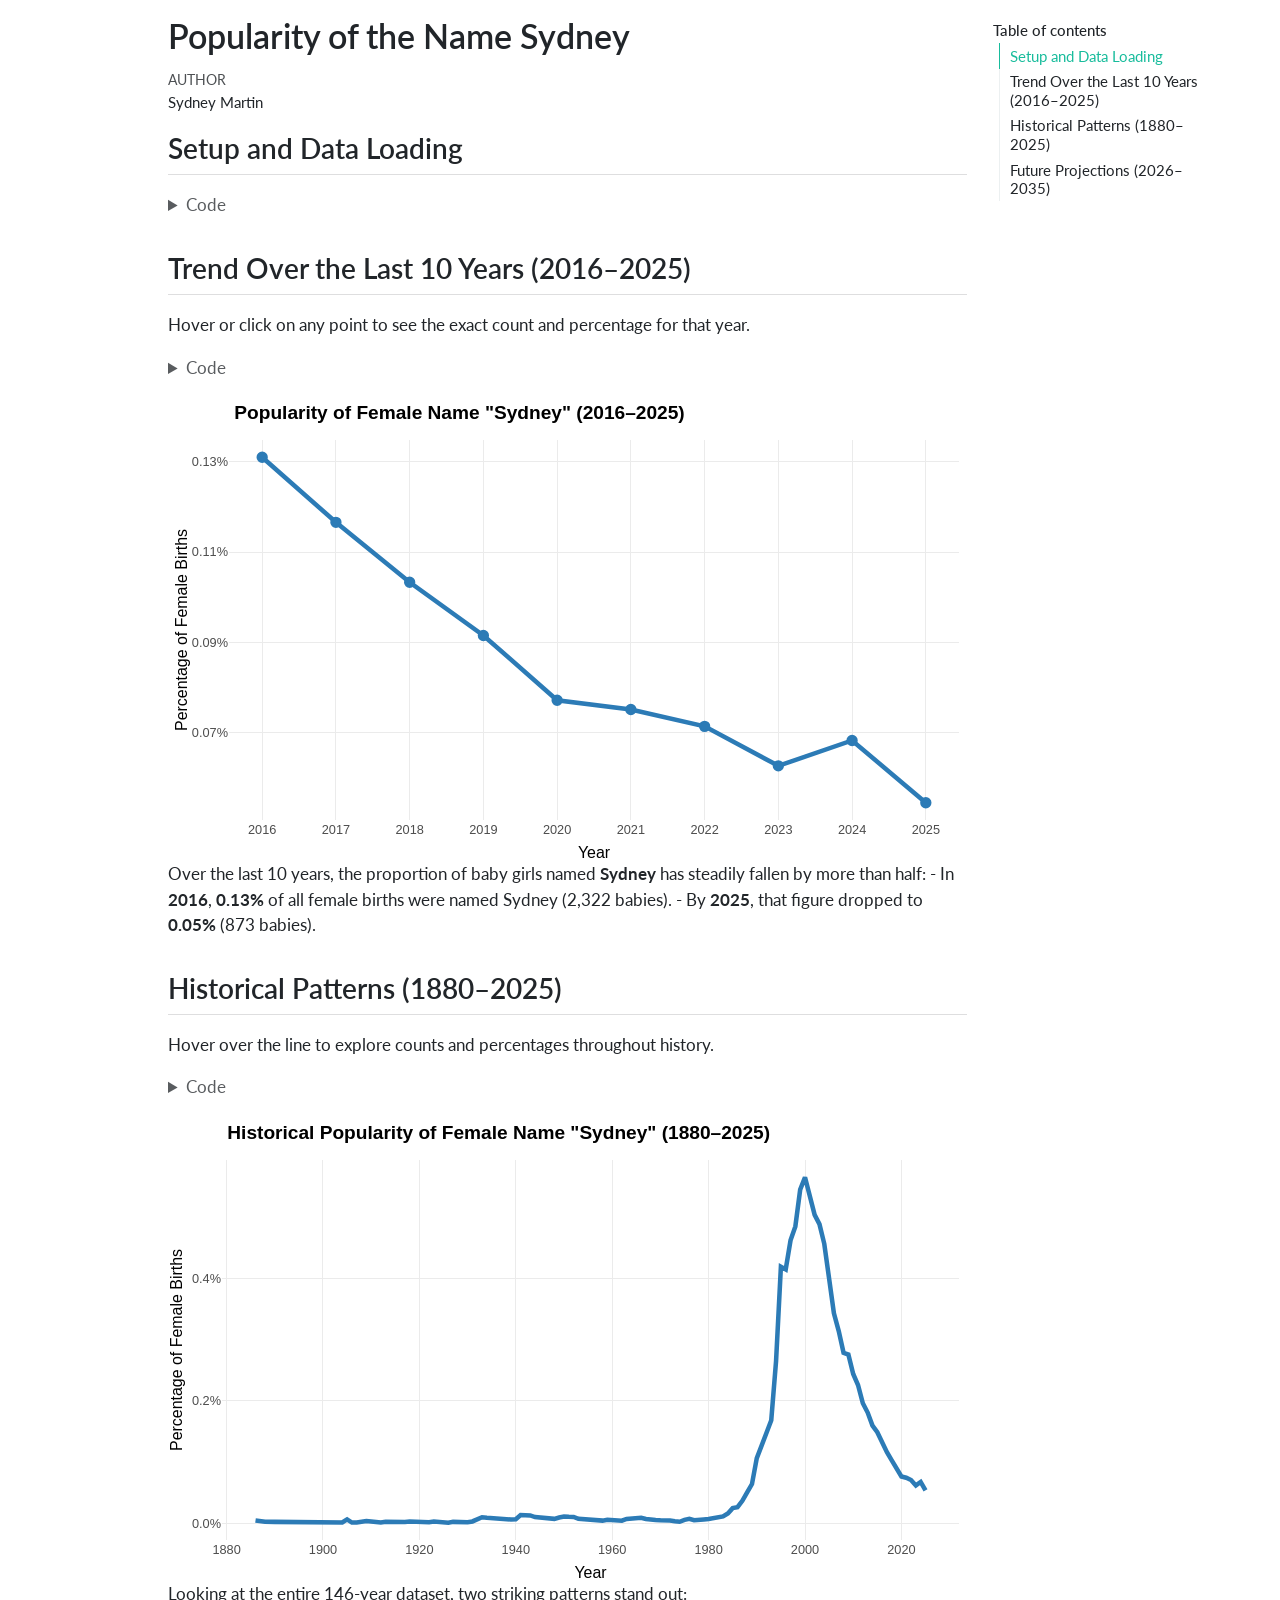
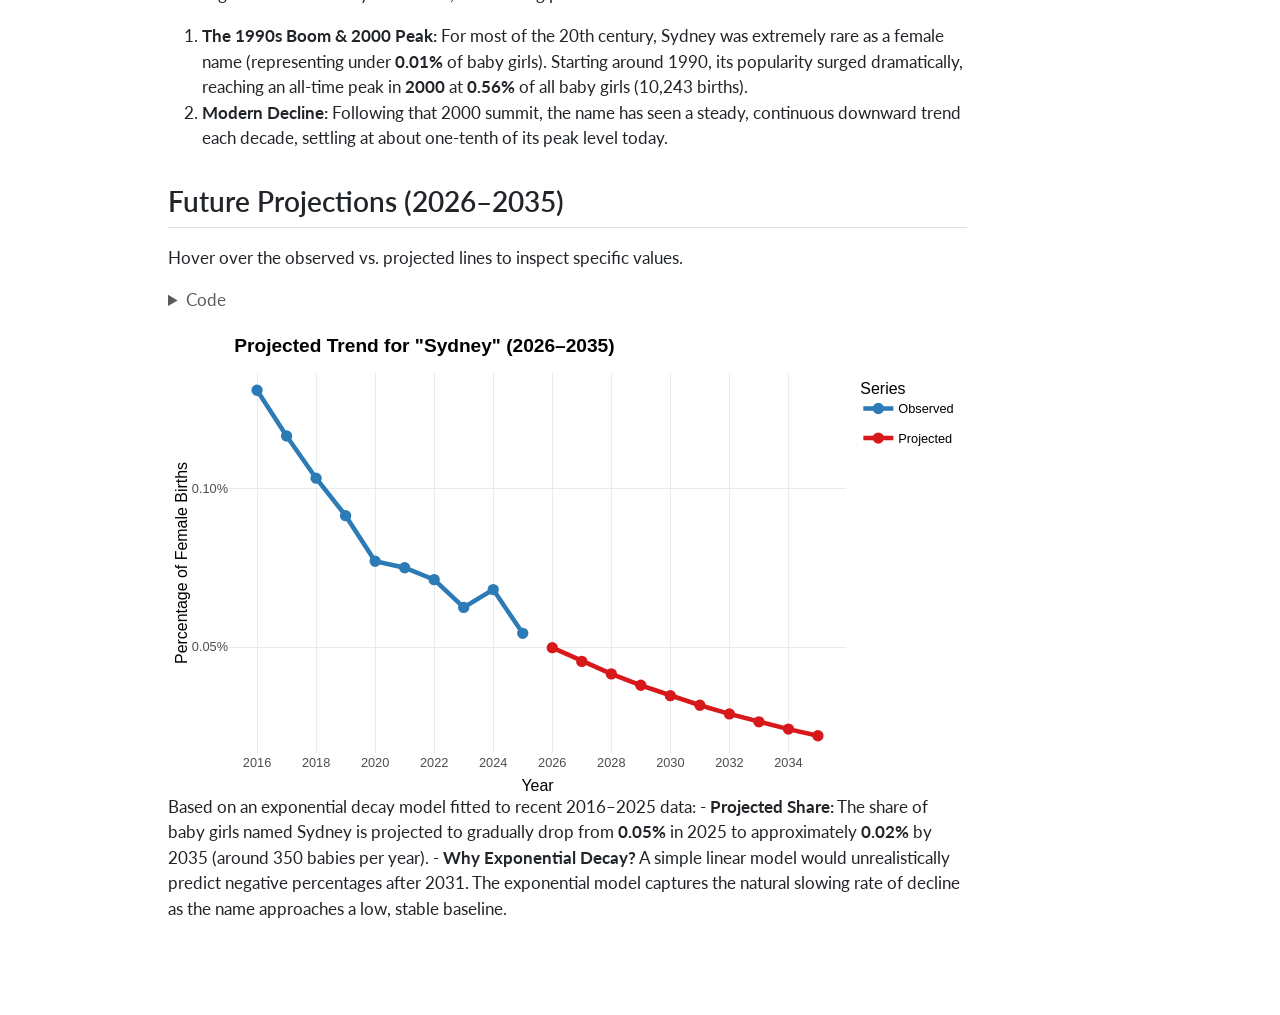
==== index.html @ 259dbbf7 "Built site for gh-pages" ====
<!DOCTYPE html>
<html xmlns="http://www.w3.org/1999/xhtml" lang="en" xml:lang="en"><head>

<meta charset="utf-8">
<meta name="generator" content="quarto-1.10.18">

<meta name="viewport" content="width=device-width, initial-scale=1.0, user-scalable=yes">

<meta name="author" content="Sydney Martin">

<title>Popularity of the Name Sydney</title>
<style>
/* Default styles provided by pandoc.
** See https://pandoc.org/MANUAL.html#variables-for-html for config info.
*/
span.smallcaps{font-variant: small-caps;}
div.columns{display: flex; gap: 1.5em;}
div.column{flex: auto;}
@media screen {
div.columns{gap: min(4vw, 1.5em);}
div.column{overflow-x: auto;}
}
div.hanging-indent{margin-left: 1.5em; text-indent: -1.5em;}
ul.task-list{list-style: none;}
ul.task-list li input[type="checkbox"] {
  width: 0.8em;
  margin: 0 0.8em 0.2em -1em; /* quarto-specific, see https://github.com/quarto-dev/quarto-cli/issues/4556 */ 
  vertical-align: middle;
}
/* CSS for syntax highlighting */
html { -webkit-text-size-adjust: 100%; }
pre > code.sourceCode { white-space: pre; position: relative; }
pre > code.sourceCode > span { display: inline-block; line-height: 1.25; }
pre > code.sourceCode > span:empty { height: 1.2em; }
.sourceCode { overflow: visible; }
code.sourceCode > span { color: inherit; text-decoration: inherit; }
div.sourceCode { margin: 1em 0; }
pre.sourceCode { margin: 0; }
@media screen {
div.sourceCode { overflow: auto; }
}
@media print {
pre > code.sourceCode { white-space: pre-wrap; }
pre > code.sourceCode > span { text-indent: -5em; padding-left: 5em; }
}
pre.numberSource code
  { counter-reset: source-line 0; }
pre.numberSource code > span
  { position: relative; left: -4em; counter-increment: source-line; }
pre.numberSource code > span > a:first-child::before
  { content: counter(source-line);
    position: relative; left: -1em; text-align: right; vertical-align: baseline;
    border: none; display: inline-block;
    -webkit-touch-callout: none; -webkit-user-select: none;
    -khtml-user-select: none; -moz-user-select: none;
    -ms-user-select: none; user-select: none;
    padding: 0 4px; width: 4em;
  }
pre.numberSource { margin-left: 3em;  padding-left: 4px; }
div.sourceCode
  {   }
@media screen {
pre > code.sourceCode > span > a:first-child::before { text-decoration: underline; }
}
</style>


<script src="baby_files/libs/clipboard/clipboard.min.js"></script>
<script src="baby_files/libs/quarto-html/quarto.js" type="module"></script>
<script src="baby_files/libs/quarto-html/tabsets/tabsets.js" type="module"></script>
<script src="baby_files/libs/quarto-html/popper.min.js"></script>
<script src="baby_files/libs/quarto-html/tippy.umd.min.js"></script>
<script src="baby_files/libs/quarto-html/anchor.min.js"></script>
<link href="baby_files/libs/quarto-html/tippy.css" rel="stylesheet">
<link href="baby_files/libs/quarto-html/quarto-syntax-highlighting-64a204ab8560d761af7679ceaba22944.css" rel="stylesheet" id="quarto-text-highlighting-styles">
<script src="baby_files/libs/bootstrap/bootstrap.min.js"></script>
<link href="baby_files/libs/bootstrap/bootstrap-icons.css" rel="stylesheet">
<link href="baby_files/libs/bootstrap/bootstrap-9f8a39c4cc452611d65c1e48be0278ef.min.css" rel="stylesheet" append-hash="true" id="quarto-bootstrap" data-mode="light">
<link href="baby_files/libs/htmltools-fill-0.5.9/fill.css" rel="stylesheet">
<script src="baby_files/libs/htmlwidgets-1.6.4/htmlwidgets.js"></script>
<script src="baby_files/libs/plotly-binding-4.12.1/plotly.js"></script>
<script src="baby_files/libs/typedarray-0.1/typedarray.min.js"></script>
<script src="baby_files/libs/jquery-3.5.1/jquery.min.js"></script>
<link href="baby_files/libs/crosstalk-1.2.2/css/crosstalk.min.css" rel="stylesheet">
<script src="baby_files/libs/crosstalk-1.2.2/js/crosstalk.min.js"></script>
<link href="baby_files/libs/plotly-htmlwidgets-css-2.25.2/plotly-htmlwidgets.css" rel="stylesheet">
<script src="baby_files/libs/plotly-main-2.25.2/plotly-latest.min.js"></script>


</head>

<body class="quarto-light">

<div id="quarto-content" class="page-columns page-rows-contents page-layout-article">
<div id="quarto-margin-sidebar" class="sidebar margin-sidebar">
  <nav id="TOC" role="doc-toc" class="toc-active">
    <h2 id="toc-title">Table of contents</h2>
   
  <ul>
  <li><a href="#setup-and-data-loading" id="toc-setup-and-data-loading" class="nav-link active" data-scroll-target="#setup-and-data-loading">Setup and Data Loading</a></li>
  <li><a href="#trend-over-the-last-10-years-20162025" id="toc-trend-over-the-last-10-years-20162025" class="nav-link" data-scroll-target="#trend-over-the-last-10-years-20162025">Trend Over the Last 10 Years (2016–2025)</a></li>
  <li><a href="#historical-patterns-18802025" id="toc-historical-patterns-18802025" class="nav-link" data-scroll-target="#historical-patterns-18802025">Historical Patterns (1880–2025)</a></li>
  <li><a href="#future-projections-20262035" id="toc-future-projections-20262035" class="nav-link" data-scroll-target="#future-projections-20262035">Future Projections (2026–2035)</a></li>
  </ul>
</nav>
</div>
<main class="content" id="quarto-document-content">

<header id="title-block-header" class="quarto-title-block default">
<div class="quarto-title">
<h1 class="title">Popularity of the Name Sydney</h1>
</div>



<div class="quarto-title-meta">

    <div>
    <div class="quarto-title-meta-heading">Author</div>
    <div class="quarto-title-meta-contents">
             <p>Sydney Martin </p>
          </div>
  </div>
    
  
    
  </div>
  


</header>


<section id="setup-and-data-loading" class="level2">
<h2 class="anchored" data-anchor-id="setup-and-data-loading">Setup and Data Loading</h2>
<div class="cell">
<details class="code-fold">
<summary>Code</summary>
<div class="code-copy-outer-scaffold"><div class="sourceCode cell-code" id="cb1"><pre class="sourceCode r code-with-copy"><code class="sourceCode r"><span id="cb1-1"><a href="#cb1-1" aria-hidden="true" tabindex="-1"></a><span class="fu">library</span>(tidyverse)</span>
<span id="cb1-2"><a href="#cb1-2" aria-hidden="true" tabindex="-1"></a><span class="fu">library</span>(plotly)</span>
<span id="cb1-3"><a href="#cb1-3" aria-hidden="true" tabindex="-1"></a></span>
<span id="cb1-4"><a href="#cb1-4" aria-hidden="true" tabindex="-1"></a><span class="co"># Find all annual birth files</span></span>
<span id="cb1-5"><a href="#cb1-5" aria-hidden="true" tabindex="-1"></a>files <span class="ot">&lt;-</span> fs<span class="sc">::</span><span class="fu">dir_ls</span>(<span class="st">"data"</span>, <span class="at">glob =</span> <span class="st">"*yob*.txt"</span>)</span>
<span id="cb1-6"><a href="#cb1-6" aria-hidden="true" tabindex="-1"></a></span>
<span id="cb1-7"><a href="#cb1-7" aria-hidden="true" tabindex="-1"></a><span class="co"># Read in each year of data and calculate annual female proportions</span></span>
<span id="cb1-8"><a href="#cb1-8" aria-hidden="true" tabindex="-1"></a>babies <span class="ot">&lt;-</span> <span class="fu">read_csv</span>(</span>
<span id="cb1-9"><a href="#cb1-9" aria-hidden="true" tabindex="-1"></a>  files,</span>
<span id="cb1-10"><a href="#cb1-10" aria-hidden="true" tabindex="-1"></a>  <span class="at">id =</span> <span class="st">"file"</span>,</span>
<span id="cb1-11"><a href="#cb1-11" aria-hidden="true" tabindex="-1"></a>  <span class="at">col_names =</span> <span class="fu">c</span>(<span class="st">"name"</span>, <span class="st">"sex"</span>, <span class="st">"count"</span>),</span>
<span id="cb1-12"><a href="#cb1-12" aria-hidden="true" tabindex="-1"></a>  <span class="at">show_col_types =</span> <span class="cn">FALSE</span></span>
<span id="cb1-13"><a href="#cb1-13" aria-hidden="true" tabindex="-1"></a>) <span class="sc">|&gt;</span></span>
<span id="cb1-14"><a href="#cb1-14" aria-hidden="true" tabindex="-1"></a>  <span class="fu">mutate</span>(<span class="at">year =</span> <span class="fu">parse_number</span>(file)) <span class="sc">|&gt;</span></span>
<span id="cb1-15"><a href="#cb1-15" aria-hidden="true" tabindex="-1"></a>  <span class="fu">select</span>(<span class="sc">-</span>file) <span class="sc">|&gt;</span></span>
<span id="cb1-16"><a href="#cb1-16" aria-hidden="true" tabindex="-1"></a>  <span class="fu">filter</span>(sex <span class="sc">==</span> <span class="st">"F"</span>) <span class="sc">|&gt;</span></span>
<span id="cb1-17"><a href="#cb1-17" aria-hidden="true" tabindex="-1"></a>  <span class="fu">group_by</span>(year) <span class="sc">|&gt;</span></span>
<span id="cb1-18"><a href="#cb1-18" aria-hidden="true" tabindex="-1"></a>  <span class="fu">mutate</span>(<span class="at">prop =</span> count <span class="sc">/</span> <span class="fu">sum</span>(count)) <span class="sc">|&gt;</span></span>
<span id="cb1-19"><a href="#cb1-19" aria-hidden="true" tabindex="-1"></a>  <span class="fu">ungroup</span>()</span></code></pre></div><button title="Copy to Clipboard" class="code-copy-button"><i class="bi"></i></button></div>
</details>
</div>
</section>
<section id="trend-over-the-last-10-years-20162025" class="level2">
<h2 class="anchored" data-anchor-id="trend-over-the-last-10-years-20162025">Trend Over the Last 10 Years (2016–2025)</h2>
<p>Hover or click on any point to see the exact count and percentage for that year.</p>
<div class="cell">
<details class="code-fold">
<summary>Code</summary>
<div class="code-copy-outer-scaffold"><div class="sourceCode cell-code" id="cb2"><pre class="sourceCode r code-with-copy"><code class="sourceCode r"><span id="cb2-1"><a href="#cb2-1" aria-hidden="true" tabindex="-1"></a>sydney_recent <span class="ot">&lt;-</span> babies <span class="sc">|&gt;</span></span>
<span id="cb2-2"><a href="#cb2-2" aria-hidden="true" tabindex="-1"></a>  <span class="fu">filter</span>(name <span class="sc">==</span> <span class="st">"Sydney"</span>, year <span class="sc">&gt;=</span> <span class="dv">2016</span>) <span class="sc">|&gt;</span></span>
<span id="cb2-3"><a href="#cb2-3" aria-hidden="true" tabindex="-1"></a>  <span class="fu">mutate</span>(<span class="at">tooltip =</span> <span class="fu">paste0</span>(</span>
<span id="cb2-4"><a href="#cb2-4" aria-hidden="true" tabindex="-1"></a>    <span class="st">"&lt;b&gt;Year:&lt;/b&gt; "</span>, year, <span class="st">"&lt;br&gt;"</span>,</span>
<span id="cb2-5"><a href="#cb2-5" aria-hidden="true" tabindex="-1"></a>    <span class="st">"&lt;b&gt;Count:&lt;/b&gt; "</span>, scales<span class="sc">::</span><span class="fu">comma</span>(count), <span class="st">" babies&lt;br&gt;"</span>,</span>
<span id="cb2-6"><a href="#cb2-6" aria-hidden="true" tabindex="-1"></a>    <span class="st">"&lt;b&gt;Share:&lt;/b&gt; "</span>, scales<span class="sc">::</span><span class="fu">percent</span>(prop, <span class="at">accuracy =</span> <span class="fl">0.01</span>)</span>
<span id="cb2-7"><a href="#cb2-7" aria-hidden="true" tabindex="-1"></a>  ))</span>
<span id="cb2-8"><a href="#cb2-8" aria-hidden="true" tabindex="-1"></a></span>
<span id="cb2-9"><a href="#cb2-9" aria-hidden="true" tabindex="-1"></a>p_recent <span class="ot">&lt;-</span> <span class="fu">ggplot</span>(sydney_recent, <span class="fu">aes</span>(<span class="at">x =</span> year, <span class="at">y =</span> prop, <span class="at">text =</span> tooltip, <span class="at">group =</span> <span class="dv">1</span>)) <span class="sc">+</span></span>
<span id="cb2-10"><a href="#cb2-10" aria-hidden="true" tabindex="-1"></a>  <span class="fu">geom_line</span>(<span class="at">color =</span> <span class="st">"#2c7bb6"</span>, <span class="at">linewidth =</span> <span class="fl">1.2</span>) <span class="sc">+</span></span>
<span id="cb2-11"><a href="#cb2-11" aria-hidden="true" tabindex="-1"></a>  <span class="fu">geom_point</span>(<span class="at">color =</span> <span class="st">"#2c7bb6"</span>, <span class="at">size =</span> <span class="fl">2.5</span>) <span class="sc">+</span></span>
<span id="cb2-12"><a href="#cb2-12" aria-hidden="true" tabindex="-1"></a>  <span class="fu">scale_x_continuous</span>(<span class="at">breaks =</span> <span class="dv">2016</span><span class="sc">:</span><span class="dv">2025</span>) <span class="sc">+</span></span>
<span id="cb2-13"><a href="#cb2-13" aria-hidden="true" tabindex="-1"></a>  <span class="fu">scale_y_continuous</span>(<span class="at">labels =</span> scales<span class="sc">::</span><span class="fu">label_percent</span>(<span class="at">accuracy =</span> <span class="fl">0.01</span>)) <span class="sc">+</span></span>
<span id="cb2-14"><a href="#cb2-14" aria-hidden="true" tabindex="-1"></a>  <span class="fu">labs</span>(</span>
<span id="cb2-15"><a href="#cb2-15" aria-hidden="true" tabindex="-1"></a>    <span class="at">title =</span> <span class="st">'Popularity of Female Name "Sydney" (2016–2025)'</span>,</span>
<span id="cb2-16"><a href="#cb2-16" aria-hidden="true" tabindex="-1"></a>    <span class="at">x =</span> <span class="st">"Year"</span>,</span>
<span id="cb2-17"><a href="#cb2-17" aria-hidden="true" tabindex="-1"></a>    <span class="at">y =</span> <span class="st">"Percentage of Female Births"</span></span>
<span id="cb2-18"><a href="#cb2-18" aria-hidden="true" tabindex="-1"></a>  ) <span class="sc">+</span></span>
<span id="cb2-19"><a href="#cb2-19" aria-hidden="true" tabindex="-1"></a>  <span class="fu">theme_minimal</span>(<span class="at">base_size =</span> <span class="dv">12</span>) <span class="sc">+</span></span>
<span id="cb2-20"><a href="#cb2-20" aria-hidden="true" tabindex="-1"></a>  <span class="fu">theme</span>(</span>
<span id="cb2-21"><a href="#cb2-21" aria-hidden="true" tabindex="-1"></a>    <span class="at">plot.title =</span> <span class="fu">element_text</span>(<span class="at">face =</span> <span class="st">"bold"</span>),</span>
<span id="cb2-22"><a href="#cb2-22" aria-hidden="true" tabindex="-1"></a>    <span class="at">panel.grid.minor =</span> <span class="fu">element_blank</span>()</span>
<span id="cb2-23"><a href="#cb2-23" aria-hidden="true" tabindex="-1"></a>  )</span>
<span id="cb2-24"><a href="#cb2-24" aria-hidden="true" tabindex="-1"></a></span>
<span id="cb2-25"><a href="#cb2-25" aria-hidden="true" tabindex="-1"></a><span class="fu">ggplotly</span>(p_recent, <span class="at">tooltip =</span> <span class="st">"text"</span>)</span></code></pre></div><button title="Copy to Clipboard" class="code-copy-button"><i class="bi"></i></button></div>
</details>
<div class="cell-output-display">
<div class="plotly html-widget html-fill-item" id="htmlwidget-f89fa46ce00bbd202db9" style="width:100%;height:464px;"></div>
<script type="application/json" data-for="htmlwidget-f89fa46ce00bbd202db9">{"x":{"data":[{"x":[2016,2017,2018,2019,2020,2021,2022,2023,2024,2025],"y":[0.0013103674785076031,0.0011659689966932354,0.0010328768766085425,0.00091458001413279348,0.00077077774939083199,0.00075021589275386523,0.00071274794513365093,0.00062508491308016663,0.00068140156401409714,0.00054315804405864114],"text":["<b>Year:<\/b> 2016<br><b>Count:<\/b> 2,322 babies<br><b>Share:<\/b> 0.13%","<b>Year:<\/b> 2017<br><b>Count:<\/b> 2,013 babies<br><b>Share:<\/b> 0.12%","<b>Year:<\/b> 2018<br><b>Count:<\/b> 1,757 babies<br><b>Share:<\/b> 0.10%","<b>Year:<\/b> 2019<br><b>Count:<\/b> 1,535 babies<br><b>Share:<\/b> 0.09%","<b>Year:<\/b> 2020<br><b>Count:<\/b> 1,246 babies<br><b>Share:<\/b> 0.08%","<b>Year:<\/b> 2021<br><b>Count:<\/b> 1,231 babies<br><b>Share:<\/b> 0.08%","<b>Year:<\/b> 2022<br><b>Count:<\/b> 1,169 babies<br><b>Share:<\/b> 0.07%","<b>Year:<\/b> 2023<br><b>Count:<\/b> 1,003 babies<br><b>Share:<\/b> 0.06%","<b>Year:<\/b> 2024<br><b>Count:<\/b> 1,104 babies<br><b>Share:<\/b> 0.07%","<b>Year:<\/b> 2025<br><b>Count:<\/b> 873 babies<br><b>Share:<\/b> 0.05%"],"type":"scatter","mode":"lines+markers","line":{"width":4.5354330708661417,"color":"rgba(44,123,182,1)","dash":"solid"},"hoveron":"points","showlegend":false,"xaxis":"x","yaxis":"y","hoverinfo":"text","marker":{"autocolorscale":false,"color":"rgba(44,123,182,1)","opacity":1,"size":9.4488188976377963,"symbol":"circle","line":{"width":1.8897637795275593,"color":"rgba(44,123,182,1)"}},"frame":null}],"layout":{"margin":{"t":43.098381070983812,"r":7.9701120797011216,"b":40.647571606475722,"l":59.775840597758425},"paper_bgcolor":"rgba(255,255,255,1)","font":{"color":"rgba(0,0,0,1)","family":"","size":15.940224159402243},"title":{"text":"<b> Popularity of Female Name \"Sydney\" (2016–2025) <\/b>","font":{"color":"rgba(0,0,0,1)","family":"","size":19.128268991282692},"x":0,"xref":"paper"},"xaxis":{"domain":[0,1],"automargin":true,"type":"linear","autorange":false,"range":[2015.55,2025.45],"tickmode":"array","ticktext":["2016","2017","2018","2019","2020","2021","2022","2023","2024","2025"],"tickvals":[2016,2017,2018,2019,2020,2021,2022,2023,2024,2025],"categoryorder":"array","categoryarray":["2016","2017","2018","2019","2020","2021","2022","2023","2024","2025"],"nticks":null,"ticks":"","tickcolor":null,"ticklen":3.9850560398505608,"tickwidth":0,"showticklabels":true,"tickfont":{"color":"rgba(77,77,77,1)","family":"","size":12.7521793275218},"tickangle":-0,"showline":false,"linecolor":null,"linewidth":0,"showgrid":true,"gridcolor":"rgba(235,235,235,1)","gridwidth":0.72455564360919278,"zeroline":false,"anchor":"y","title":{"text":"Year","font":{"color":"rgba(0,0,0,1)","family":"","size":15.940224159402243}},"hoverformat":".2f"},"yaxis":{"domain":[0,1],"automargin":true,"type":"linear","autorange":false,"range":[0.00050479757233619306,0.0013487279502300512],"tickmode":"array","ticktext":["0.07%","0.09%","0.11%","0.13%"],"tickvals":[0.00069999999999999999,0.00089999999999999998,0.0011000000000000001,0.0012999999999999999],"categoryorder":"array","categoryarray":["0.07%","0.09%","0.11%","0.13%"],"nticks":null,"ticks":"","tickcolor":null,"ticklen":3.9850560398505608,"tickwidth":0,"showticklabels":true,"tickfont":{"color":"rgba(77,77,77,1)","family":"","size":12.7521793275218},"tickangle":-0,"showline":false,"linecolor":null,"linewidth":0,"showgrid":true,"gridcolor":"rgba(235,235,235,1)","gridwidth":0.72455564360919278,"zeroline":false,"anchor":"x","title":{"text":"Percentage of Female Births","font":{"color":"rgba(0,0,0,1)","family":"","size":15.940224159402243}},"hoverformat":".2f"},"shapes":[],"showlegend":false,"legend":{"bgcolor":null,"bordercolor":null,"borderwidth":0,"font":{"color":"rgba(0,0,0,1)","family":"","size":12.7521793275218}},"hovermode":"closest","barmode":"relative"},"config":{"doubleClick":"reset","modeBarButtonsToAdd":["hoverclosest","hovercompare"],"showSendToCloud":false},"source":"A","attrs":{"56f660ccca51":{"x":{},"y":{},"text":{},"type":"scatter"},"56f6546785d7":{"x":{},"y":{},"text":{}}},"cur_data":"56f660ccca51","visdat":{"56f660ccca51":["function (y) ","x"],"56f6546785d7":["function (y) ","x"]},"highlight":{"on":"plotly_click","persistent":false,"dynamic":false,"selectize":false,"opacityDim":0.20000000000000001,"selected":{"opacity":1},"debounce":0},"shinyEvents":["plotly_hover","plotly_click","plotly_selected","plotly_relayout","plotly_brushed","plotly_brushing","plotly_clickannotation","plotly_doubleclick","plotly_deselect","plotly_afterplot","plotly_sunburstclick"],"base_url":"https://plot.ly"},"evals":[],"jsHooks":[]}</script>
</div>
</div>
<p>Over the last 10 years, the proportion of baby girls named <strong>Sydney</strong> has steadily fallen by more than half: - In <strong>2016</strong>, <strong>0.13%</strong> of all female births were named Sydney (2,322 babies). - By <strong>2025</strong>, that figure dropped to <strong>0.05%</strong> (873 babies).</p>
</section>
<section id="historical-patterns-18802025" class="level2">
<h2 class="anchored" data-anchor-id="historical-patterns-18802025">Historical Patterns (1880–2025)</h2>
<p>Hover over the line to explore counts and percentages throughout history.</p>
<div class="cell">
<details class="code-fold">
<summary>Code</summary>
<div class="code-copy-outer-scaffold"><div class="sourceCode cell-code" id="cb3"><pre class="sourceCode r code-with-copy"><code class="sourceCode r"><span id="cb3-1"><a href="#cb3-1" aria-hidden="true" tabindex="-1"></a>sydney_history <span class="ot">&lt;-</span> babies <span class="sc">|&gt;</span></span>
<span id="cb3-2"><a href="#cb3-2" aria-hidden="true" tabindex="-1"></a>  <span class="fu">filter</span>(name <span class="sc">==</span> <span class="st">"Sydney"</span>) <span class="sc">|&gt;</span></span>
<span id="cb3-3"><a href="#cb3-3" aria-hidden="true" tabindex="-1"></a>  <span class="fu">mutate</span>(<span class="at">tooltip =</span> <span class="fu">paste0</span>(</span>
<span id="cb3-4"><a href="#cb3-4" aria-hidden="true" tabindex="-1"></a>    <span class="st">"&lt;b&gt;Year:&lt;/b&gt; "</span>, year, <span class="st">"&lt;br&gt;"</span>,</span>
<span id="cb3-5"><a href="#cb3-5" aria-hidden="true" tabindex="-1"></a>    <span class="st">"&lt;b&gt;Count:&lt;/b&gt; "</span>, scales<span class="sc">::</span><span class="fu">comma</span>(count), <span class="st">" babies&lt;br&gt;"</span>,</span>
<span id="cb3-6"><a href="#cb3-6" aria-hidden="true" tabindex="-1"></a>    <span class="st">"&lt;b&gt;Share:&lt;/b&gt; "</span>, scales<span class="sc">::</span><span class="fu">percent</span>(prop, <span class="at">accuracy =</span> <span class="fl">0.01</span>)</span>
<span id="cb3-7"><a href="#cb3-7" aria-hidden="true" tabindex="-1"></a>  ))</span>
<span id="cb3-8"><a href="#cb3-8" aria-hidden="true" tabindex="-1"></a></span>
<span id="cb3-9"><a href="#cb3-9" aria-hidden="true" tabindex="-1"></a>p_history <span class="ot">&lt;-</span> <span class="fu">ggplot</span>(sydney_history, <span class="fu">aes</span>(<span class="at">x =</span> year, <span class="at">y =</span> prop, <span class="at">text =</span> tooltip, <span class="at">group =</span> <span class="dv">1</span>)) <span class="sc">+</span></span>
<span id="cb3-10"><a href="#cb3-10" aria-hidden="true" tabindex="-1"></a>  <span class="fu">geom_line</span>(<span class="at">color =</span> <span class="st">"#2c7bb6"</span>, <span class="at">linewidth =</span> <span class="fl">1.2</span>) <span class="sc">+</span></span>
<span id="cb3-11"><a href="#cb3-11" aria-hidden="true" tabindex="-1"></a>  <span class="fu">scale_x_continuous</span>(<span class="at">breaks =</span> <span class="fu">seq</span>(<span class="dv">1880</span>, <span class="dv">2025</span>, <span class="at">by =</span> <span class="dv">20</span>)) <span class="sc">+</span></span>
<span id="cb3-12"><a href="#cb3-12" aria-hidden="true" tabindex="-1"></a>  <span class="fu">scale_y_continuous</span>(<span class="at">labels =</span> scales<span class="sc">::</span><span class="fu">label_percent</span>(<span class="at">accuracy =</span> <span class="fl">0.1</span>)) <span class="sc">+</span></span>
<span id="cb3-13"><a href="#cb3-13" aria-hidden="true" tabindex="-1"></a>  <span class="fu">labs</span>(</span>
<span id="cb3-14"><a href="#cb3-14" aria-hidden="true" tabindex="-1"></a>    <span class="at">title =</span> <span class="st">'Historical Popularity of Female Name "Sydney" (1880–2025)'</span>,</span>
<span id="cb3-15"><a href="#cb3-15" aria-hidden="true" tabindex="-1"></a>    <span class="at">x =</span> <span class="st">"Year"</span>,</span>
<span id="cb3-16"><a href="#cb3-16" aria-hidden="true" tabindex="-1"></a>    <span class="at">y =</span> <span class="st">"Percentage of Female Births"</span></span>
<span id="cb3-17"><a href="#cb3-17" aria-hidden="true" tabindex="-1"></a>  ) <span class="sc">+</span></span>
<span id="cb3-18"><a href="#cb3-18" aria-hidden="true" tabindex="-1"></a>  <span class="fu">theme_minimal</span>(<span class="at">base_size =</span> <span class="dv">12</span>) <span class="sc">+</span></span>
<span id="cb3-19"><a href="#cb3-19" aria-hidden="true" tabindex="-1"></a>  <span class="fu">theme</span>(</span>
<span id="cb3-20"><a href="#cb3-20" aria-hidden="true" tabindex="-1"></a>    <span class="at">plot.title =</span> <span class="fu">element_text</span>(<span class="at">face =</span> <span class="st">"bold"</span>),</span>
<span id="cb3-21"><a href="#cb3-21" aria-hidden="true" tabindex="-1"></a>    <span class="at">panel.grid.minor =</span> <span class="fu">element_blank</span>()</span>
<span id="cb3-22"><a href="#cb3-22" aria-hidden="true" tabindex="-1"></a>  )</span>
<span id="cb3-23"><a href="#cb3-23" aria-hidden="true" tabindex="-1"></a></span>
<span id="cb3-24"><a href="#cb3-24" aria-hidden="true" tabindex="-1"></a><span class="fu">ggplotly</span>(p_history, <span class="at">tooltip =</span> <span class="st">"text"</span>)</span></code></pre></div><button title="Copy to Clipboard" class="code-copy-button"><i class="bi"></i></button></div>
</details>
<div class="cell-output-display">
<div class="plotly html-widget html-fill-item" id="htmlwidget-579a2c9a2631e3d8dfda" style="width:100%;height:464px;"></div>
<script type="application/json" data-for="htmlwidget-579a2c9a2631e3d8dfda">{"x":{"data":[{"x":[1886,1888,1890,1892,1896,1899,1901,1902,1903,1904,1905,1906,1907,1908,1909,1910,1911,1912,1913,1914,1915,1916,1917,1918,1919,1920,1921,1922,1923,1924,1925,1926,1927,1928,1929,1930,1931,1932,1933,1934,1935,1936,1937,1938,1939,1940,1941,1942,1943,1944,1945,1946,1947,1948,1949,1950,1951,1952,1953,1954,1955,1956,1957,1958,1959,1960,1961,1962,1963,1964,1965,1966,1967,1968,1969,1970,1971,1972,1973,1974,1975,1976,1977,1978,1979,1980,1981,1982,1983,1984,1985,1986,1987,1988,1989,1990,1991,1992,1993,1994,1995,1996,1997,1998,1999,2000,2001,2002,2003,2004,2005,2006,2007,2008,2009,2010,2011,2012,2013,2014,2015,2016,2017,2018,2019,2020,2021,2022,2023,2024,2025],"y":[5.5350681159320019e-05,3.3590487174032312e-05,3.151641217163838e-05,2.8256702725358977e-05,2.1015644045427417e-05,2.5748641759147206e-05,2.9246485199189455e-05,1.8934158357726839e-05,1.9086154903233195e-05,2.1789498914156639e-05,7.2012262659584323e-05,2.031852677135223e-05,2.1973606559435465e-05,3.2903395630429059e-05,4.6079233241558863e-05,3.7830735202507925e-05,2.8686927606147607e-05,2.1500791049937378e-05,3.3624424782161765e-05,3.0200333254112171e-05,2.7443152018799575e-05,3.734437450087807e-05,2.9594910415281332e-05,3.800865733554129e-05,3.5394565341464642e-05,2.5035696730922173e-05,1.94638046223292e-05,2.4979121617514693e-05,3.64731764655171e-05,2.6423844877617562e-05,2.053583750073929e-05,1.7715524113780905e-05,3.186767200785622e-05,2.4277779415564483e-05,2.9555035506344929e-05,2.5756554376971153e-05,3.8507487358273661e-05,6.7469554363593429e-05,0.00010615795510014564,9.8637745696569229e-05,8.9645300249767065e-05,9.3234267918761228e-05,8.5523663269842194e-05,7.8843198097613322e-05,7.0216266099586722e-05,7.4331367487284964e-05,0.00014154234806339441,0.00013844478385215578,0.00013617211582083477,0.00010925066850107329,0.0001009876902126097,9.6734879606441774e-05,7.728036300335183e-05,8.0687528417322968e-05,0.00010287121751008401,0.00011791805745761663,0.00011383456450505009,0.0001116303149107362,8.1326698917398119e-05,7.3638650507360003e-05,6.8532489258555179e-05,5.9769796628286154e-05,5.7216882794883346e-05,5.2196762905898184e-05,6.7211541407745734e-05,6.3305506936156889e-05,6.2918164275858998e-05,5.084910375912169e-05,8.0414753357575358e-05,8.9188882526631324e-05,9.4608772895889555e-05,9.8098484969361946e-05,7.7527596493087622e-05,6.0961150068672734e-05,6.2832836203094693e-05,5.8919631334718421e-05,6.2506648844258067e-05,5.5217966348593651e-05,4.3203683422609519e-05,3.338934566422311e-05,6.3792089918037454e-05,8.2588275604583713e-05,5.8050570526225162e-05,7.1808175556627599e-05,7.0393230289272571e-05,7.8298772455937364e-05,9.2322818124048299e-05,9.1535883542733968e-05,0.00012031540593879238,0.00016925829825925265,0.00025569086509517511,0.00027046767007840648,0.00037443231230070538,0.00051323690768586303,0.00064712034160143025,0.0010681853017070423,0.0012693285945065806,0.0014686015908404381,0.0016859472702026232,0.0026526624902772108,0.0041852710304182772,0.0041408847768434464,0.0046142091445444677,0.0048405471804788928,0.0054396633711480792,0.0056403066899554854,0.0053531442433289791,0.0050275978055320273,0.004877007571922316,0.0045571136827773995,0.003991683271621708,0.0034272928436589558,0.0031373903382733016,0.00278380359377198,0.0027548644232203334,0.0024386882276334035,0.0022591534371081017,0.0019624622314035976,0.0018105184454046341,0.0015982265563115954,0.0014901142682362538,0.0013103674785076031,0.0011659689966932354,0.0010328768766085425,0.00091458001413279348,0.00077077774939083199,0.00075021589275386523,0.00071274794513365093,0.00062508491308016663,0.00068140156401409714,0.00054315804405864114],"text":["<b>Year:<\/b> 1886<br><b>Count:<\/b> 8 babies<br><b>Share:<\/b> 0.01%","<b>Year:<\/b> 1888<br><b>Count:<\/b> 6 babies<br><b>Share:<\/b> 0.00%","<b>Year:<\/b> 1890<br><b>Count:<\/b> 6 babies<br><b>Share:<\/b> 0.00%","<b>Year:<\/b> 1892<br><b>Count:<\/b> 6 babies<br><b>Share:<\/b> 0.00%","<b>Year:<\/b> 1896<br><b>Count:<\/b> 5 babies<br><b>Share:<\/b> 0.00%","<b>Year:<\/b> 1899<br><b>Count:<\/b> 6 babies<br><b>Share:<\/b> 0.00%","<b>Year:<\/b> 1901<br><b>Count:<\/b> 7 babies<br><b>Share:<\/b> 0.00%","<b>Year:<\/b> 1902<br><b>Count:<\/b> 5 babies<br><b>Share:<\/b> 0.00%","<b>Year:<\/b> 1903<br><b>Count:<\/b> 5 babies<br><b>Share:<\/b> 0.00%","<b>Year:<\/b> 1904<br><b>Count:<\/b> 6 babies<br><b>Share:<\/b> 0.00%","<b>Year:<\/b> 1905<br><b>Count:<\/b> 21 babies<br><b>Share:<\/b> 0.01%","<b>Year:<\/b> 1906<br><b>Count:<\/b> 6 babies<br><b>Share:<\/b> 0.00%","<b>Year:<\/b> 1907<br><b>Count:<\/b> 7 babies<br><b>Share:<\/b> 0.00%","<b>Year:<\/b> 1908<br><b>Count:<\/b> 11 babies<br><b>Share:<\/b> 0.00%","<b>Year:<\/b> 1909<br><b>Count:<\/b> 16 babies<br><b>Share:<\/b> 0.00%","<b>Year:<\/b> 1910<br><b>Count:<\/b> 15 babies<br><b>Share:<\/b> 0.00%","<b>Year:<\/b> 1911<br><b>Count:<\/b> 12 babies<br><b>Share:<\/b> 0.00%","<b>Year:<\/b> 1912<br><b>Count:<\/b> 12 babies<br><b>Share:<\/b> 0.00%","<b>Year:<\/b> 1913<br><b>Count:<\/b> 21 babies<br><b>Share:<\/b> 0.00%","<b>Year:<\/b> 1914<br><b>Count:<\/b> 23 babies<br><b>Share:<\/b> 0.00%","<b>Year:<\/b> 1915<br><b>Count:<\/b> 27 babies<br><b>Share:<\/b> 0.00%","<b>Year:<\/b> 1916<br><b>Count:<\/b> 39 babies<br><b>Share:<\/b> 0.00%","<b>Year:<\/b> 1917<br><b>Count:<\/b> 32 babies<br><b>Share:<\/b> 0.00%","<b>Year:<\/b> 1918<br><b>Count:<\/b> 44 babies<br><b>Share:<\/b> 0.00%","<b>Year:<\/b> 1919<br><b>Count:<\/b> 40 babies<br><b>Share:<\/b> 0.00%","<b>Year:<\/b> 1920<br><b>Count:<\/b> 30 babies<br><b>Share:<\/b> 0.00%","<b>Year:<\/b> 1921<br><b>Count:<\/b> 24 babies<br><b>Share:<\/b> 0.00%","<b>Year:<\/b> 1922<br><b>Count:<\/b> 30 babies<br><b>Share:<\/b> 0.00%","<b>Year:<\/b> 1923<br><b>Count:<\/b> 44 babies<br><b>Share:<\/b> 0.00%","<b>Year:<\/b> 1924<br><b>Count:<\/b> 33 babies<br><b>Share:<\/b> 0.00%","<b>Year:<\/b> 1925<br><b>Count:<\/b> 25 babies<br><b>Share:<\/b> 0.00%","<b>Year:<\/b> 1926<br><b>Count:<\/b> 21 babies<br><b>Share:<\/b> 0.00%","<b>Year:<\/b> 1927<br><b>Count:<\/b> 38 babies<br><b>Share:<\/b> 0.00%","<b>Year:<\/b> 1928<br><b>Count:<\/b> 28 babies<br><b>Share:<\/b> 0.00%","<b>Year:<\/b> 1929<br><b>Count:<\/b> 33 babies<br><b>Share:<\/b> 0.00%","<b>Year:<\/b> 1930<br><b>Count:<\/b> 29 babies<br><b>Share:<\/b> 0.00%","<b>Year:<\/b> 1931<br><b>Count:<\/b> 41 babies<br><b>Share:<\/b> 0.00%","<b>Year:<\/b> 1932<br><b>Count:<\/b> 72 babies<br><b>Share:<\/b> 0.01%","<b>Year:<\/b> 1933<br><b>Count:<\/b> 107 babies<br><b>Share:<\/b> 0.01%","<b>Year:<\/b> 1934<br><b>Count:<\/b> 103 babies<br><b>Share:<\/b> 0.01%","<b>Year:<\/b> 1935<br><b>Count:<\/b> 94 babies<br><b>Share:<\/b> 0.01%","<b>Year:<\/b> 1936<br><b>Count:<\/b> 97 babies<br><b>Share:<\/b> 0.01%","<b>Year:<\/b> 1937<br><b>Count:<\/b> 91 babies<br><b>Share:<\/b> 0.01%","<b>Year:<\/b> 1938<br><b>Count:<\/b> 87 babies<br><b>Share:<\/b> 0.01%","<b>Year:<\/b> 1939<br><b>Count:<\/b> 77 babies<br><b>Share:<\/b> 0.01%","<b>Year:<\/b> 1940<br><b>Count:<\/b> 85 babies<br><b>Share:<\/b> 0.01%","<b>Year:<\/b> 1941<br><b>Count:<\/b> 171 babies<br><b>Share:<\/b> 0.01%","<b>Year:<\/b> 1942<br><b>Count:<\/b> 187 babies<br><b>Share:<\/b> 0.01%","<b>Year:<\/b> 1943<br><b>Count:<\/b> 190 babies<br><b>Share:<\/b> 0.01%","<b>Year:<\/b> 1944<br><b>Count:<\/b> 145 babies<br><b>Share:<\/b> 0.01%","<b>Year:<\/b> 1945<br><b>Count:<\/b> 132 babies<br><b>Share:<\/b> 0.01%","<b>Year:<\/b> 1946<br><b>Count:<\/b> 152 babies<br><b>Share:<\/b> 0.01%","<b>Year:<\/b> 1947<br><b>Count:<\/b> 137 babies<br><b>Share:<\/b> 0.01%","<b>Year:<\/b> 1948<br><b>Count:<\/b> 137 babies<br><b>Share:<\/b> 0.01%","<b>Year:<\/b> 1949<br><b>Count:<\/b> 176 babies<br><b>Share:<\/b> 0.01%","<b>Year:<\/b> 1950<br><b>Count:<\/b> 202 babies<br><b>Share:<\/b> 0.01%","<b>Year:<\/b> 1951<br><b>Count:<\/b> 205 babies<br><b>Share:<\/b> 0.01%","<b>Year:<\/b> 1952<br><b>Count:<\/b> 207 babies<br><b>Share:<\/b> 0.01%","<b>Year:<\/b> 1953<br><b>Count:<\/b> 153 babies<br><b>Share:<\/b> 0.01%","<b>Year:<\/b> 1954<br><b>Count:<\/b> 143 babies<br><b>Share:<\/b> 0.01%","<b>Year:<\/b> 1955<br><b>Count:<\/b> 134 babies<br><b>Share:<\/b> 0.01%","<b>Year:<\/b> 1956<br><b>Count:<\/b> 120 babies<br><b>Share:<\/b> 0.01%","<b>Year:<\/b> 1957<br><b>Count:<\/b> 117 babies<br><b>Share:<\/b> 0.01%","<b>Year:<\/b> 1958<br><b>Count:<\/b> 105 babies<br><b>Share:<\/b> 0.01%","<b>Year:<\/b> 1959<br><b>Count:<\/b> 136 babies<br><b>Share:<\/b> 0.01%","<b>Year:<\/b> 1960<br><b>Count:<\/b> 128 babies<br><b>Share:<\/b> 0.01%","<b>Year:<\/b> 1961<br><b>Count:<\/b> 127 babies<br><b>Share:<\/b> 0.01%","<b>Year:<\/b> 1962<br><b>Count:<\/b> 100 babies<br><b>Share:<\/b> 0.01%","<b>Year:<\/b> 1963<br><b>Count:<\/b> 155 babies<br><b>Share:<\/b> 0.01%","<b>Year:<\/b> 1964<br><b>Count:<\/b> 169 babies<br><b>Share:<\/b> 0.01%","<b>Year:<\/b> 1965<br><b>Count:<\/b> 167 babies<br><b>Share:<\/b> 0.01%","<b>Year:<\/b> 1966<br><b>Count:<\/b> 166 babies<br><b>Share:<\/b> 0.01%","<b>Year:<\/b> 1967<br><b>Count:<\/b> 128 babies<br><b>Share:<\/b> 0.01%","<b>Year:<\/b> 1968<br><b>Count:<\/b> 100 babies<br><b>Share:<\/b> 0.01%","<b>Year:<\/b> 1969<br><b>Count:<\/b> 106 babies<br><b>Share:<\/b> 0.01%","<b>Year:<\/b> 1970<br><b>Count:<\/b> 103 babies<br><b>Share:<\/b> 0.01%","<b>Year:<\/b> 1971<br><b>Count:<\/b> 104 babies<br><b>Share:<\/b> 0.01%","<b>Year:<\/b> 1972<br><b>Count:<\/b> 84 babies<br><b>Share:<\/b> 0.01%","<b>Year:<\/b> 1973<br><b>Count:<\/b> 63 babies<br><b>Share:<\/b> 0.00%","<b>Year:<\/b> 1974<br><b>Count:<\/b> 49 babies<br><b>Share:<\/b> 0.00%","<b>Year:<\/b> 1975<br><b>Count:<\/b> 93 babies<br><b>Share:<\/b> 0.01%","<b>Year:<\/b> 1976<br><b>Count:<\/b> 121 babies<br><b>Share:<\/b> 0.01%","<b>Year:<\/b> 1977<br><b>Count:<\/b> 89 babies<br><b>Share:<\/b> 0.01%","<b>Year:<\/b> 1978<br><b>Count:<\/b> 110 babies<br><b>Share:<\/b> 0.01%","<b>Year:<\/b> 1979<br><b>Count:<\/b> 113 babies<br><b>Share:<\/b> 0.01%","<b>Year:<\/b> 1980<br><b>Count:<\/b> 130 babies<br><b>Share:<\/b> 0.01%","<b>Year:<\/b> 1981<br><b>Count:<\/b> 154 babies<br><b>Share:<\/b> 0.01%","<b>Year:<\/b> 1982<br><b>Count:<\/b> 155 babies<br><b>Share:<\/b> 0.01%","<b>Year:<\/b> 1983<br><b>Count:<\/b> 201 babies<br><b>Share:<\/b> 0.01%","<b>Year:<\/b> 1984<br><b>Count:<\/b> 285 babies<br><b>Share:<\/b> 0.02%","<b>Year:<\/b> 1985<br><b>Count:<\/b> 440 babies<br><b>Share:<\/b> 0.03%","<b>Year:<\/b> 1986<br><b>Count:<\/b> 464 babies<br><b>Share:<\/b> 0.03%","<b>Year:<\/b> 1987<br><b>Count:<\/b> 651 babies<br><b>Share:<\/b> 0.04%","<b>Year:<\/b> 1988<br><b>Count:<\/b> 914 babies<br><b>Share:<\/b> 0.05%","<b>Year:<\/b> 1989<br><b>Count:<\/b> 1,193 babies<br><b>Share:<\/b> 0.06%","<b>Year:<\/b> 1990<br><b>Count:<\/b> 2,028 babies<br><b>Share:<\/b> 0.11%","<b>Year:<\/b> 1991<br><b>Count:<\/b> 2,380 babies<br><b>Share:<\/b> 0.13%","<b>Year:<\/b> 1992<br><b>Count:<\/b> 2,708 babies<br><b>Share:<\/b> 0.15%","<b>Year:<\/b> 1993<br><b>Count:<\/b> 3,050 babies<br><b>Share:<\/b> 0.17%","<b>Year:<\/b> 1994<br><b>Count:<\/b> 4,737 babies<br><b>Share:<\/b> 0.27%","<b>Year:<\/b> 1995<br><b>Count:<\/b> 7,360 babies<br><b>Share:<\/b> 0.42%","<b>Year:<\/b> 1996<br><b>Count:<\/b> 7,259 babies<br><b>Share:<\/b> 0.41%","<b>Year:<\/b> 1997<br><b>Count:<\/b> 8,032 babies<br><b>Share:<\/b> 0.46%","<b>Year:<\/b> 1998<br><b>Count:<\/b> 8,553 babies<br><b>Share:<\/b> 0.48%","<b>Year:<\/b> 1999<br><b>Count:<\/b> 9,649 babies<br><b>Share:<\/b> 0.54%","<b>Year:<\/b> 2000<br><b>Count:<\/b> 10,243 babies<br><b>Share:<\/b> 0.56%","<b>Year:<\/b> 2001<br><b>Count:<\/b> 9,639 babies<br><b>Share:<\/b> 0.54%","<b>Year:<\/b> 2002<br><b>Count:<\/b> 9,034 babies<br><b>Share:<\/b> 0.50%","<b>Year:<\/b> 2003<br><b>Count:<\/b> 8,911 babies<br><b>Share:<\/b> 0.49%","<b>Year:<\/b> 2004<br><b>Count:<\/b> 8,368 babies<br><b>Share:<\/b> 0.46%","<b>Year:<\/b> 2005<br><b>Count:<\/b> 7,376 babies<br><b>Share:<\/b> 0.40%","<b>Year:<\/b> 2006<br><b>Count:<\/b> 6,516 babies<br><b>Share:<\/b> 0.34%","<b>Year:<\/b> 2007<br><b>Count:<\/b> 6,032 babies<br><b>Share:<\/b> 0.31%","<b>Year:<\/b> 2008<br><b>Count:<\/b> 5,264 babies<br><b>Share:<\/b> 0.28%","<b>Year:<\/b> 2009<br><b>Count:<\/b> 5,061 babies<br><b>Share:<\/b> 0.28%","<b>Year:<\/b> 2010<br><b>Count:<\/b> 4,335 babies<br><b>Share:<\/b> 0.24%","<b>Year:<\/b> 2011<br><b>Count:<\/b> 3,974 babies<br><b>Share:<\/b> 0.23%","<b>Year:<\/b> 2012<br><b>Count:<\/b> 3,456 babies<br><b>Share:<\/b> 0.20%","<b>Year:<\/b> 2013<br><b>Count:<\/b> 3,177 babies<br><b>Share:<\/b> 0.18%","<b>Year:<\/b> 2014<br><b>Count:<\/b> 2,855 babies<br><b>Share:<\/b> 0.16%","<b>Year:<\/b> 2015<br><b>Count:<\/b> 2,660 babies<br><b>Share:<\/b> 0.15%","<b>Year:<\/b> 2016<br><b>Count:<\/b> 2,322 babies<br><b>Share:<\/b> 0.13%","<b>Year:<\/b> 2017<br><b>Count:<\/b> 2,013 babies<br><b>Share:<\/b> 0.12%","<b>Year:<\/b> 2018<br><b>Count:<\/b> 1,757 babies<br><b>Share:<\/b> 0.10%","<b>Year:<\/b> 2019<br><b>Count:<\/b> 1,535 babies<br><b>Share:<\/b> 0.09%","<b>Year:<\/b> 2020<br><b>Count:<\/b> 1,246 babies<br><b>Share:<\/b> 0.08%","<b>Year:<\/b> 2021<br><b>Count:<\/b> 1,231 babies<br><b>Share:<\/b> 0.08%","<b>Year:<\/b> 2022<br><b>Count:<\/b> 1,169 babies<br><b>Share:<\/b> 0.07%","<b>Year:<\/b> 2023<br><b>Count:<\/b> 1,003 babies<br><b>Share:<\/b> 0.06%","<b>Year:<\/b> 2024<br><b>Count:<\/b> 1,104 babies<br><b>Share:<\/b> 0.07%","<b>Year:<\/b> 2025<br><b>Count:<\/b> 873 babies<br><b>Share:<\/b> 0.05%"],"type":"scatter","mode":"lines","line":{"width":4.5354330708661417,"color":"rgba(44,123,182,1)","dash":"solid"},"hoveron":"points","showlegend":false,"xaxis":"x","yaxis":"y","hoverinfo":"text","frame":null}],"layout":{"margin":{"t":43.098381070983812,"r":7.9701120797011216,"b":40.647571606475722,"l":53.399750933997524},"paper_bgcolor":"rgba(255,255,255,1)","font":{"color":"rgba(0,0,0,1)","family":"","size":15.940224159402243},"title":{"text":"<b> Historical Popularity of Female Name \"Sydney\" (1880–2025) <\/b>","font":{"color":"rgba(0,0,0,1)","family":"","size":19.128268991282692},"x":0,"xref":"paper"},"xaxis":{"domain":[0,1],"automargin":true,"type":"linear","autorange":false,"range":[1879.05,2031.95],"tickmode":"array","ticktext":["1880","1900","1920","1940","1960","1980","2000","2020"],"tickvals":[1880,1900,1920,1940,1960,1980,2000,2020],"categoryorder":"array","categoryarray":["1880","1900","1920","1940","1960","1980","2000","2020"],"nticks":null,"ticks":"","tickcolor":null,"ticklen":3.9850560398505608,"tickwidth":0,"showticklabels":true,"tickfont":{"color":"rgba(77,77,77,1)","family":"","size":12.7521793275218},"tickangle":-0,"showline":false,"linecolor":null,"linewidth":0,"showgrid":true,"gridcolor":"rgba(235,235,235,1)","gridwidth":0.72455564360919278,"zeroline":false,"anchor":"y","title":{"text":"Year","font":{"color":"rgba(0,0,0,1)","family":"","size":15.940224159402243}},"hoverformat":".2f"},"yaxis":{"domain":[0,1],"automargin":true,"type":"linear","autorange":false,"range":[-0.00026341403417830429,0.0059214362482475705],"tickmode":"array","ticktext":["0.0%","0.2%","0.4%"],"tickvals":[0,0.002,0.0040000000000000001],"categoryorder":"array","categoryarray":["0.0%","0.2%","0.4%"],"nticks":null,"ticks":"","tickcolor":null,"ticklen":3.9850560398505608,"tickwidth":0,"showticklabels":true,"tickfont":{"color":"rgba(77,77,77,1)","family":"","size":12.7521793275218},"tickangle":-0,"showline":false,"linecolor":null,"linewidth":0,"showgrid":true,"gridcolor":"rgba(235,235,235,1)","gridwidth":0.72455564360919278,"zeroline":false,"anchor":"x","title":{"text":"Percentage of Female Births","font":{"color":"rgba(0,0,0,1)","family":"","size":15.940224159402243}},"hoverformat":".2f"},"shapes":[],"showlegend":false,"legend":{"bgcolor":null,"bordercolor":null,"borderwidth":0,"font":{"color":"rgba(0,0,0,1)","family":"","size":12.7521793275218}},"hovermode":"closest","barmode":"relative"},"config":{"doubleClick":"reset","modeBarButtonsToAdd":["hoverclosest","hovercompare"],"showSendToCloud":false},"source":"A","attrs":{"56f635302ded":{"x":{},"y":{},"text":{},"type":"scatter"}},"cur_data":"56f635302ded","visdat":{"56f635302ded":["function (y) ","x"]},"highlight":{"on":"plotly_click","persistent":false,"dynamic":false,"selectize":false,"opacityDim":0.20000000000000001,"selected":{"opacity":1},"debounce":0},"shinyEvents":["plotly_hover","plotly_click","plotly_selected","plotly_relayout","plotly_brushed","plotly_brushing","plotly_clickannotation","plotly_doubleclick","plotly_deselect","plotly_afterplot","plotly_sunburstclick"],"base_url":"https://plot.ly"},"evals":[],"jsHooks":[]}</script>
</div>
</div>
<p>Looking at the entire 146-year dataset, two striking patterns stand out:</p>
<ol type="1">
<li><strong>The 1990s Boom &amp; 2000 Peak:</strong> For most of the 20th century, Sydney was extremely rare as a female name (representing under <strong>0.01%</strong> of baby girls). Starting around 1990, its popularity surged dramatically, reaching an all-time peak in <strong>2000</strong> at <strong>0.56%</strong> of all baby girls (10,243 births).</li>
<li><strong>Modern Decline:</strong> Following that 2000 summit, the name has seen a steady, continuous downward trend each decade, settling at about one-tenth of its peak level today.</li>
</ol>
</section>
<section id="future-projections-20262035" class="level2">
<h2 class="anchored" data-anchor-id="future-projections-20262035">Future Projections (2026–2035)</h2>
<p>Hover over the observed vs.&nbsp;projected lines to inspect specific values.</p>
<div class="cell">
<details class="code-fold">
<summary>Code</summary>
<div class="code-copy-outer-scaffold"><div class="sourceCode cell-code" id="cb4"><pre class="sourceCode r code-with-copy"><code class="sourceCode r"><span id="cb4-1"><a href="#cb4-1" aria-hidden="true" tabindex="-1"></a><span class="co"># Fit an exponential decay model based on the 2016-2025 trajectory</span></span>
<span id="cb4-2"><a href="#cb4-2" aria-hidden="true" tabindex="-1"></a>fit_exp <span class="ot">&lt;-</span> <span class="fu">lm</span>(<span class="fu">log</span>(prop) <span class="sc">~</span> year, <span class="at">data =</span> sydney_recent)</span>
<span id="cb4-3"><a href="#cb4-3" aria-hidden="true" tabindex="-1"></a></span>
<span id="cb4-4"><a href="#cb4-4" aria-hidden="true" tabindex="-1"></a><span class="co"># Estimated annual baseline of female births (~1.61M) to project baby counts</span></span>
<span id="cb4-5"><a href="#cb4-5" aria-hidden="true" tabindex="-1"></a>birth_baseline <span class="ot">&lt;-</span> <span class="dv">1607000</span></span>
<span id="cb4-6"><a href="#cb4-6" aria-hidden="true" tabindex="-1"></a></span>
<span id="cb4-7"><a href="#cb4-7" aria-hidden="true" tabindex="-1"></a><span class="co"># Create a projection for the next 10 years</span></span>
<span id="cb4-8"><a href="#cb4-8" aria-hidden="true" tabindex="-1"></a>future_years <span class="ot">&lt;-</span> <span class="fu">tibble</span>(<span class="at">year =</span> <span class="dv">2026</span><span class="sc">:</span><span class="dv">2035</span>) <span class="sc">|&gt;</span></span>
<span id="cb4-9"><a href="#cb4-9" aria-hidden="true" tabindex="-1"></a>  <span class="fu">mutate</span>(</span>
<span id="cb4-10"><a href="#cb4-10" aria-hidden="true" tabindex="-1"></a>    <span class="at">prop =</span> <span class="fu">exp</span>(<span class="fu">predict</span>(fit_exp, <span class="at">newdata =</span> <span class="fu">tibble</span>(<span class="at">year =</span> <span class="dv">2026</span><span class="sc">:</span><span class="dv">2035</span>))),</span>
<span id="cb4-11"><a href="#cb4-11" aria-hidden="true" tabindex="-1"></a>    <span class="at">count =</span> <span class="fu">round</span>(prop <span class="sc">*</span> birth_baseline),</span>
<span id="cb4-12"><a href="#cb4-12" aria-hidden="true" tabindex="-1"></a>    <span class="at">type =</span> <span class="st">"Projected"</span>,</span>
<span id="cb4-13"><a href="#cb4-13" aria-hidden="true" tabindex="-1"></a>    <span class="at">tooltip =</span> <span class="fu">paste0</span>(</span>
<span id="cb4-14"><a href="#cb4-14" aria-hidden="true" tabindex="-1"></a>      <span class="st">"&lt;b&gt;Year:&lt;/b&gt; "</span>, year, <span class="st">" (Projected)&lt;br&gt;"</span>,</span>
<span id="cb4-15"><a href="#cb4-15" aria-hidden="true" tabindex="-1"></a>      <span class="st">"&lt;b&gt;Est. Count:&lt;/b&gt; ~"</span>, scales<span class="sc">::</span><span class="fu">comma</span>(count), <span class="st">" babies&lt;br&gt;"</span>,</span>
<span id="cb4-16"><a href="#cb4-16" aria-hidden="true" tabindex="-1"></a>      <span class="st">"&lt;b&gt;Share:&lt;/b&gt; "</span>, scales<span class="sc">::</span><span class="fu">percent</span>(prop, <span class="at">accuracy =</span> <span class="fl">0.01</span>)</span>
<span id="cb4-17"><a href="#cb4-17" aria-hidden="true" tabindex="-1"></a>    )</span>
<span id="cb4-18"><a href="#cb4-18" aria-hidden="true" tabindex="-1"></a>  )</span>
<span id="cb4-19"><a href="#cb4-19" aria-hidden="true" tabindex="-1"></a></span>
<span id="cb4-20"><a href="#cb4-20" aria-hidden="true" tabindex="-1"></a><span class="co"># Combine observed and projected data</span></span>
<span id="cb4-21"><a href="#cb4-21" aria-hidden="true" tabindex="-1"></a>historical_recent <span class="ot">&lt;-</span> sydney_recent <span class="sc">|&gt;</span></span>
<span id="cb4-22"><a href="#cb4-22" aria-hidden="true" tabindex="-1"></a>  <span class="fu">select</span>(year, prop, count, tooltip) <span class="sc">|&gt;</span></span>
<span id="cb4-23"><a href="#cb4-23" aria-hidden="true" tabindex="-1"></a>  <span class="fu">mutate</span>(<span class="at">type =</span> <span class="st">"Observed"</span>)</span>
<span id="cb4-24"><a href="#cb4-24" aria-hidden="true" tabindex="-1"></a></span>
<span id="cb4-25"><a href="#cb4-25" aria-hidden="true" tabindex="-1"></a>combined_trend <span class="ot">&lt;-</span> <span class="fu">bind_rows</span>(historical_recent, future_years)</span>
<span id="cb4-26"><a href="#cb4-26" aria-hidden="true" tabindex="-1"></a></span>
<span id="cb4-27"><a href="#cb4-27" aria-hidden="true" tabindex="-1"></a>p_proj <span class="ot">&lt;-</span> <span class="fu">ggplot</span>(combined_trend, <span class="fu">aes</span>(<span class="at">x =</span> year, <span class="at">y =</span> prop, <span class="at">color =</span> type, <span class="at">text =</span> tooltip, <span class="at">group =</span> type)) <span class="sc">+</span></span>
<span id="cb4-28"><a href="#cb4-28" aria-hidden="true" tabindex="-1"></a>  <span class="fu">geom_line</span>(<span class="at">linewidth =</span> <span class="fl">1.2</span>) <span class="sc">+</span></span>
<span id="cb4-29"><a href="#cb4-29" aria-hidden="true" tabindex="-1"></a>  <span class="fu">geom_point</span>(<span class="at">size =</span> <span class="fl">2.5</span>) <span class="sc">+</span></span>
<span id="cb4-30"><a href="#cb4-30" aria-hidden="true" tabindex="-1"></a>  <span class="fu">scale_color_manual</span>(<span class="at">values =</span> <span class="fu">c</span>(<span class="st">"Observed"</span> <span class="ot">=</span> <span class="st">"#2c7bb6"</span>, <span class="st">"Projected"</span> <span class="ot">=</span> <span class="st">"#d7191c"</span>)) <span class="sc">+</span></span>
<span id="cb4-31"><a href="#cb4-31" aria-hidden="true" tabindex="-1"></a>  <span class="fu">scale_x_continuous</span>(<span class="at">breaks =</span> <span class="fu">seq</span>(<span class="dv">2016</span>, <span class="dv">2035</span>, <span class="at">by =</span> <span class="dv">2</span>)) <span class="sc">+</span></span>
<span id="cb4-32"><a href="#cb4-32" aria-hidden="true" tabindex="-1"></a>  <span class="fu">scale_y_continuous</span>(<span class="at">labels =</span> scales<span class="sc">::</span><span class="fu">label_percent</span>(<span class="at">accuracy =</span> <span class="fl">0.01</span>)) <span class="sc">+</span></span>
<span id="cb4-33"><a href="#cb4-33" aria-hidden="true" tabindex="-1"></a>  <span class="fu">labs</span>(</span>
<span id="cb4-34"><a href="#cb4-34" aria-hidden="true" tabindex="-1"></a>    <span class="at">title =</span> <span class="st">'Projected Trend for "Sydney" (2026–2035)'</span>,</span>
<span id="cb4-35"><a href="#cb4-35" aria-hidden="true" tabindex="-1"></a>    <span class="at">x =</span> <span class="st">"Year"</span>,</span>
<span id="cb4-36"><a href="#cb4-36" aria-hidden="true" tabindex="-1"></a>    <span class="at">y =</span> <span class="st">"Percentage of Female Births"</span>,</span>
<span id="cb4-37"><a href="#cb4-37" aria-hidden="true" tabindex="-1"></a>    <span class="at">color =</span> <span class="st">"Series"</span></span>
<span id="cb4-38"><a href="#cb4-38" aria-hidden="true" tabindex="-1"></a>  ) <span class="sc">+</span></span>
<span id="cb4-39"><a href="#cb4-39" aria-hidden="true" tabindex="-1"></a>  <span class="fu">theme_minimal</span>(<span class="at">base_size =</span> <span class="dv">12</span>) <span class="sc">+</span></span>
<span id="cb4-40"><a href="#cb4-40" aria-hidden="true" tabindex="-1"></a>  <span class="fu">theme</span>(</span>
<span id="cb4-41"><a href="#cb4-41" aria-hidden="true" tabindex="-1"></a>    <span class="at">plot.title =</span> <span class="fu">element_text</span>(<span class="at">face =</span> <span class="st">"bold"</span>),</span>
<span id="cb4-42"><a href="#cb4-42" aria-hidden="true" tabindex="-1"></a>    <span class="at">panel.grid.minor =</span> <span class="fu">element_blank</span>()</span>
<span id="cb4-43"><a href="#cb4-43" aria-hidden="true" tabindex="-1"></a>  )</span>
<span id="cb4-44"><a href="#cb4-44" aria-hidden="true" tabindex="-1"></a></span>
<span id="cb4-45"><a href="#cb4-45" aria-hidden="true" tabindex="-1"></a><span class="fu">ggplotly</span>(p_proj, <span class="at">tooltip =</span> <span class="st">"text"</span>)</span></code></pre></div><button title="Copy to Clipboard" class="code-copy-button"><i class="bi"></i></button></div>
</details>
<div class="cell-output-display">
<div class="plotly html-widget html-fill-item" id="htmlwidget-a2583598d603332a2bcc" style="width:100%;height:464px;"></div>
<script type="application/json" data-for="htmlwidget-a2583598d603332a2bcc">{"x":{"data":[{"x":[2016,2017,2018,2019,2020,2021,2022,2023,2024,2025],"y":[0.0013103674785076031,0.0011659689966932354,0.0010328768766085425,0.00091458001413279348,0.00077077774939083199,0.00075021589275386523,0.00071274794513365093,0.00062508491308016663,0.00068140156401409714,0.00054315804405864114],"text":["<b>Year:<\/b> 2016<br><b>Count:<\/b> 2,322 babies<br><b>Share:<\/b> 0.13%","<b>Year:<\/b> 2017<br><b>Count:<\/b> 2,013 babies<br><b>Share:<\/b> 0.12%","<b>Year:<\/b> 2018<br><b>Count:<\/b> 1,757 babies<br><b>Share:<\/b> 0.10%","<b>Year:<\/b> 2019<br><b>Count:<\/b> 1,535 babies<br><b>Share:<\/b> 0.09%","<b>Year:<\/b> 2020<br><b>Count:<\/b> 1,246 babies<br><b>Share:<\/b> 0.08%","<b>Year:<\/b> 2021<br><b>Count:<\/b> 1,231 babies<br><b>Share:<\/b> 0.08%","<b>Year:<\/b> 2022<br><b>Count:<\/b> 1,169 babies<br><b>Share:<\/b> 0.07%","<b>Year:<\/b> 2023<br><b>Count:<\/b> 1,003 babies<br><b>Share:<\/b> 0.06%","<b>Year:<\/b> 2024<br><b>Count:<\/b> 1,104 babies<br><b>Share:<\/b> 0.07%","<b>Year:<\/b> 2025<br><b>Count:<\/b> 873 babies<br><b>Share:<\/b> 0.05%"],"type":"scatter","mode":"lines+markers","line":{"width":4.5354330708661417,"color":"rgba(44,123,182,1)","dash":"solid"},"hoveron":"points","name":"Observed","legendgroup":"Observed","showlegend":true,"xaxis":"x","yaxis":"y","hoverinfo":"text","marker":{"autocolorscale":false,"color":"rgba(44,123,182,1)","opacity":1,"size":9.4488188976377963,"symbol":"circle","line":{"width":1.8897637795275593,"color":"rgba(44,123,182,1)"}},"frame":null},{"x":[2026,2027,2028,2029,2030,2031,2032,2033,2034,2035],"y":[0.00049787744064854031,0.00045468889317092835,0.00041524675089455679,0.00037922603062941001,0.00034632993996249774,0.00031628743183940414,0.00028885097127438156,0.00026379449578798914,0.00024091155276724941,0.00022001359840112991],"text":["<b>Year:<\/b> 2026 (Projected)<br><b>Est. Count:<\/b> ~800 babies<br><b>Share:<\/b> 0.05%","<b>Year:<\/b> 2027 (Projected)<br><b>Est. Count:<\/b> ~731 babies<br><b>Share:<\/b> 0.05%","<b>Year:<\/b> 2028 (Projected)<br><b>Est. Count:<\/b> ~667 babies<br><b>Share:<\/b> 0.04%","<b>Year:<\/b> 2029 (Projected)<br><b>Est. Count:<\/b> ~609 babies<br><b>Share:<\/b> 0.04%","<b>Year:<\/b> 2030 (Projected)<br><b>Est. Count:<\/b> ~557 babies<br><b>Share:<\/b> 0.03%","<b>Year:<\/b> 2031 (Projected)<br><b>Est. Count:<\/b> ~508 babies<br><b>Share:<\/b> 0.03%","<b>Year:<\/b> 2032 (Projected)<br><b>Est. Count:<\/b> ~464 babies<br><b>Share:<\/b> 0.03%","<b>Year:<\/b> 2033 (Projected)<br><b>Est. Count:<\/b> ~424 babies<br><b>Share:<\/b> 0.03%","<b>Year:<\/b> 2034 (Projected)<br><b>Est. Count:<\/b> ~387 babies<br><b>Share:<\/b> 0.02%","<b>Year:<\/b> 2035 (Projected)<br><b>Est. Count:<\/b> ~354 babies<br><b>Share:<\/b> 0.02%"],"type":"scatter","mode":"lines+markers","line":{"width":4.5354330708661417,"color":"rgba(215,25,28,1)","dash":"solid"},"hoveron":"points","name":"Projected","legendgroup":"Projected","showlegend":true,"xaxis":"x","yaxis":"y","hoverinfo":"text","marker":{"autocolorscale":false,"color":"rgba(215,25,28,1)","opacity":1,"size":9.4488188976377963,"symbol":"circle","line":{"width":1.8897637795275593,"color":"rgba(215,25,28,1)"}},"frame":null}],"layout":{"margin":{"t":43.098381070983812,"r":7.9701120797011216,"b":40.647571606475722,"l":59.775840597758425},"paper_bgcolor":"rgba(255,255,255,1)","font":{"color":"rgba(0,0,0,1)","family":"","size":15.940224159402243},"title":{"text":"<b> Projected Trend for \"Sydney\" (2026–2035) <\/b>","font":{"color":"rgba(0,0,0,1)","family":"","size":19.128268991282692},"x":0,"xref":"paper"},"xaxis":{"domain":[0,1],"automargin":true,"type":"linear","autorange":false,"range":[2015.05,2035.95],"tickmode":"array","ticktext":["2016","2018","2020","2022","2024","2026","2028","2030","2032","2034"],"tickvals":[2016,2018,2020,2022,2024,2026,2028,2030,2032,2034],"categoryorder":"array","categoryarray":["2016","2018","2020","2022","2024","2026","2028","2030","2032","2034"],"nticks":null,"ticks":"","tickcolor":null,"ticklen":3.9850560398505608,"tickwidth":0,"showticklabels":true,"tickfont":{"color":"rgba(77,77,77,1)","family":"","size":12.7521793275218},"tickangle":-0,"showline":false,"linecolor":null,"linewidth":0,"showgrid":true,"gridcolor":"rgba(235,235,235,1)","gridwidth":0.72455564360919278,"zeroline":false,"anchor":"y","title":{"text":"Year","font":{"color":"rgba(0,0,0,1)","family":"","size":15.940224159402243}},"hoverformat":".2f"},"yaxis":{"domain":[0,1],"automargin":true,"type":"linear","autorange":false,"range":[0.00016549590439580625,0.0013648851725129268],"tickmode":"array","ticktext":["0.05%","0.10%"],"tickvals":[0.00050000000000000001,0.0009999999999999998],"categoryorder":"array","categoryarray":["0.05%","0.10%"],"nticks":null,"ticks":"","tickcolor":null,"ticklen":3.9850560398505608,"tickwidth":0,"showticklabels":true,"tickfont":{"color":"rgba(77,77,77,1)","family":"","size":12.7521793275218},"tickangle":-0,"showline":false,"linecolor":null,"linewidth":0,"showgrid":true,"gridcolor":"rgba(235,235,235,1)","gridwidth":0.72455564360919278,"zeroline":false,"anchor":"x","title":{"text":"Percentage of Female Births","font":{"color":"rgba(0,0,0,1)","family":"","size":15.940224159402243}},"hoverformat":".2f"},"shapes":[],"showlegend":true,"legend":{"bgcolor":null,"bordercolor":null,"borderwidth":0,"font":{"color":"rgba(0,0,0,1)","family":"","size":12.7521793275218},"title":{"text":"Series","font":{"color":"rgba(0,0,0,1)","family":"","size":15.940224159402243}}},"hovermode":"closest","barmode":"relative"},"config":{"doubleClick":"reset","modeBarButtonsToAdd":["hoverclosest","hovercompare"],"showSendToCloud":false},"source":"A","attrs":{"56f612835aa8":{"x":{},"y":{},"colour":{},"text":{},"type":"scatter"},"56f63227d20d":{"x":{},"y":{},"colour":{},"text":{}}},"cur_data":"56f612835aa8","visdat":{"56f612835aa8":["function (y) ","x"],"56f63227d20d":["function (y) ","x"]},"highlight":{"on":"plotly_click","persistent":false,"dynamic":false,"selectize":false,"opacityDim":0.20000000000000001,"selected":{"opacity":1},"debounce":0},"shinyEvents":["plotly_hover","plotly_click","plotly_selected","plotly_relayout","plotly_brushed","plotly_brushing","plotly_clickannotation","plotly_doubleclick","plotly_deselect","plotly_afterplot","plotly_sunburstclick"],"base_url":"https://plot.ly"},"evals":[],"jsHooks":[]}</script>
</div>
</div>
<p>Based on an exponential decay model fitted to recent 2016–2025 data: - <strong>Projected Share:</strong> The share of baby girls named Sydney is projected to gradually drop from <strong>0.05%</strong> in 2025 to approximately <strong>0.02%</strong> by 2035 (around 350 babies per year). - <strong>Why Exponential Decay?</strong> A simple linear model would unrealistically predict negative percentages after 2031. The exponential model captures the natural slowing rate of decline as the name approaches a low, stable baseline.</p>
</section>

</main>
<!-- /main column -->
<script id="quarto-html-after-body" type="application/javascript">
  window.document.addEventListener("DOMContentLoaded", function (event) {
    const icon = "";
    const anchorJS = new window.AnchorJS();
    anchorJS.options = {
      placement: 'right',
      icon: icon
    };
    anchorJS.add('.anchored');
    const isCodeAnnotation = (el) => {
      for (const clz of el.classList) {
        if (clz.startsWith('code-annotation-')) {                     
          return true;
        }
      }
      return false;
    }
    const onCopySuccess = function(e) {
      // button target
      const button = e.trigger;
      // don't keep focus
      button.blur();
      // flash "checked"
      button.classList.add('code-copy-button-checked');
      var currentTitle = button.getAttribute("title");
      button.setAttribute("title", "Copied!");
      let tooltip;
      if (window.bootstrap) {
        button.setAttribute("data-bs-toggle", "tooltip");
        button.setAttribute("data-bs-placement", "left");
        button.setAttribute("data-bs-title", "Copied!");
        tooltip = new bootstrap.Tooltip(button, 
          { trigger: "manual", 
            customClass: "code-copy-button-tooltip",
            offset: [0, -8]});
        tooltip.show();    
      }
      setTimeout(function() {
        if (tooltip) {
          tooltip.hide();
          button.removeAttribute("data-bs-title");
          button.removeAttribute("data-bs-toggle");
          button.removeAttribute("data-bs-placement");
        }
        button.setAttribute("title", currentTitle);
        button.classList.remove('code-copy-button-checked');
      }, 1000);
      // clear code selection
      e.clearSelection();
    }
    const getTextToCopy = function(trigger) {
      const outerScaffold = trigger.parentElement.cloneNode(true);
      const codeEl = outerScaffold.querySelector('code');
      for (const childEl of codeEl.children) {
        if (isCodeAnnotation(childEl)) {
          childEl.remove();
        }
      }
      return codeEl.innerText;
    }
    const clipboard = new window.ClipboardJS('.code-copy-button:not([data-in-quarto-modal])', {
      text: getTextToCopy
    });
    clipboard.on('success', onCopySuccess);
    if (window.document.getElementById('quarto-embedded-source-code-modal')) {
      const clipboardModal = new window.ClipboardJS('.code-copy-button[data-in-quarto-modal]', {
        text: getTextToCopy,
        container: window.document.getElementById('quarto-embedded-source-code-modal')
      });
      clipboardModal.on('success', onCopySuccess);
    }
      var localhostRegex = new RegExp(/^(?:http|https):\/\/localhost\:?[0-9]*\//);
      var mailtoRegex = new RegExp(/^mailto:/);
        var filterRegex = new RegExp('/' + window.location.host + '/');
      var isInternal = (href) => {
          return filterRegex.test(href) || localhostRegex.test(href) || mailtoRegex.test(href);
      }
      // Inspect non-navigation links and adorn them if external
     var links = window.document.querySelectorAll('a[href]:not(.nav-link):not(.navbar-brand):not(.toc-action):not(.sidebar-link):not(.sidebar-item-toggle):not(.pagination-link):not(.no-external):not([aria-hidden]):not(.dropdown-item):not(.quarto-navigation-tool):not(.about-link)');
      for (var i=0; i<links.length; i++) {
        const link = links[i];
        if (!isInternal(link.href)) {
          // undo the damage that might have been done by quarto-nav.js in the case of
          // links that we want to consider external
          if (link.dataset.originalHref !== undefined) {
            link.href = link.dataset.originalHref;
          }
        }
      }
    function tippyHover(el, contentFn, onTriggerFn, onUntriggerFn) {
      const config = {
        allowHTML: true,
        maxWidth: 500,
        delay: 100,
        arrow: false,
        appendTo: function(el) {
            return el.parentElement;
        },
        interactive: true,
        interactiveBorder: 10,
        theme: 'quarto',
        placement: 'bottom-start',
      };
      if (contentFn) {
        config.content = contentFn;
      }
      if (onTriggerFn) {
        config.onTrigger = onTriggerFn;
      }
      if (onUntriggerFn) {
        config.onUntrigger = onUntriggerFn;
      }
      window.tippy(el, config); 
    }
    const noterefs = window.document.querySelectorAll('a[role="doc-noteref"]');
    for (var i=0; i<noterefs.length; i++) {
      const ref = noterefs[i];
      tippyHover(ref, function() {
        // use id or data attribute instead here
        let href = ref.getAttribute('data-footnote-href') || ref.getAttribute('href');
        try { href = new URL(href).hash; } catch {}
        const id = href.replace(/^#\/?/, "");
        const note = window.document.getElementById(id);
        if (note) {
          return note.innerHTML;
        } else {
          return "";
        }
      });
    }
    const xrefs = window.document.querySelectorAll('a.quarto-xref');
    const processXRef = (id, note) => {
      // Strip column container classes
      const stripColumnClz = (el) => {
        el.classList.remove("page-full", "page-columns");
        if (el.children) {
          for (const child of el.children) {
            stripColumnClz(child);
          }
        }
      }
      stripColumnClz(note)
      if (id === null || id.startsWith('sec-')) {
        // Special case sections, only their first couple elements
        const container = document.createElement("div");
        if (note.children && note.children.length > 2) {
          container.appendChild(note.children[0].cloneNode(true));
          for (let i = 1; i < note.children.length; i++) {
            const child = note.children[i];
            if (child.tagName === "P" && child.innerText === "") {
              continue;
            } else {
              container.appendChild(child.cloneNode(true));
              break;
            }
          }
          if (window.Quarto?.typesetMath) {
            window.Quarto.typesetMath(container);
          }
          return container.innerHTML
        } else {
          if (window.Quarto?.typesetMath) {
            window.Quarto.typesetMath(note);
          }
          return note.innerHTML;
        }
      } else {
        // Remove any anchor links if they are present
        const anchorLink = note.querySelector('a.anchorjs-link');
        if (anchorLink) {
          anchorLink.remove();
        }
        if (window.Quarto?.typesetMath) {
          window.Quarto.typesetMath(note);
        }
        if (note.classList.contains("callout")) {
          return note.outerHTML;
        } else {
          return note.innerHTML;
        }
      }
    }
    for (var i=0; i<xrefs.length; i++) {
      const xref = xrefs[i];
      tippyHover(xref, undefined, function(instance) {
        instance.disable();
        let url = xref.getAttribute('href');
        let hash = undefined; 
        if (url.startsWith('#')) {
          hash = url;
        } else {
          try { hash = new URL(url).hash; } catch {}
        }
        if (hash) {
          const id = hash.replace(/^#\/?/, "");
          const note = window.document.getElementById(id);
          if (note !== null) {
            try {
              const html = processXRef(id, note.cloneNode(true));
              instance.setContent(html);
            } finally {
              instance.enable();
              instance.show();
            }
          } else {
            // See if we can fetch this
            fetch(url.split('#')[0])
            .then(res => res.text())
            .then(html => {
              const parser = new DOMParser();
              const htmlDoc = parser.parseFromString(html, "text/html");
              const note = htmlDoc.getElementById(id);
              if (note !== null) {
                const html = processXRef(id, note);
                instance.setContent(html);
              } 
            }).finally(() => {
              instance.enable();
              instance.show();
            });
          }
        } else {
          // See if we can fetch a full url (with no hash to target)
          // This is a special case and we should probably do some content thinning / targeting
          fetch(url)
          .then(res => res.text())
          .then(html => {
            const parser = new DOMParser();
            const htmlDoc = parser.parseFromString(html, "text/html");
            const note = htmlDoc.querySelector('main.content');
            if (note !== null) {
              // This should only happen for chapter cross references
              // (since there is no id in the URL)
              // remove the first header
              if (note.children.length > 0 && note.children[0].tagName === "HEADER") {
                note.children[0].remove();
              }
              const html = processXRef(null, note);
              instance.setContent(html);
            } 
          }).finally(() => {
            instance.enable();
            instance.show();
          });
        }
      }, function(instance) {
      });
    }
        let selectedAnnoteEl;
        const selectorForAnnotation = ( cell, annotation) => {
          let cellAttr = 'data-code-cell="' + cell + '"';
          let lineAttr = 'data-code-annotation="' +  annotation + '"';
          const selector = 'span[' + cellAttr + '][' + lineAttr + ']';
          return selector;
        }
        const selectCodeLines = (annoteEl) => {
          const doc = window.document;
          const targetCell = annoteEl.getAttribute("data-target-cell");
          const targetAnnotation = annoteEl.getAttribute("data-target-annotation");
          const annoteSpan = window.document.querySelector(selectorForAnnotation(targetCell, targetAnnotation));
          const lines = annoteSpan.getAttribute("data-code-lines").split(",");
          const lineIds = lines.map((line) => {
            return targetCell + "-" + line;
          })
          let top = null;
          let height = null;
          let parent = null;
          if (lineIds.length > 0) {
              //compute the position of the single el (top and bottom and make a div)
              const el = window.document.getElementById(lineIds[0]);
              top = el.offsetTop;
              height = el.offsetHeight;
              parent = el.parentElement.parentElement;
            if (lineIds.length > 1) {
              const lastEl = window.document.getElementById(lineIds[lineIds.length - 1]);
              const bottom = lastEl.offsetTop + lastEl.offsetHeight;
              height = bottom - top;
            }
            if (top !== null && height !== null && parent !== null) {
              // cook up a div (if necessary) and position it 
              let div = window.document.getElementById("code-annotation-line-highlight");
              if (div === null) {
                div = window.document.createElement("div");
                div.setAttribute("id", "code-annotation-line-highlight");
                div.style.position = 'absolute';
                parent.appendChild(div);
              }
              div.style.top = top - 2 + "px";
              div.style.height = height + 4 + "px";
              div.style.left = 0;
              let gutterDiv = window.document.getElementById("code-annotation-line-highlight-gutter");
              if (gutterDiv === null) {
                gutterDiv = window.document.createElement("div");
                gutterDiv.setAttribute("id", "code-annotation-line-highlight-gutter");
                gutterDiv.style.position = 'absolute';
                const codeCell = window.document.getElementById(targetCell);
                const gutter = codeCell.querySelector('.code-annotation-gutter');
                gutter.appendChild(gutterDiv);
              }
              gutterDiv.style.top = top - 2 + "px";
              gutterDiv.style.height = height + 4 + "px";
            }
            selectedAnnoteEl = annoteEl;
          }
        };
        const unselectCodeLines = () => {
          const elementsIds = ["code-annotation-line-highlight", "code-annotation-line-highlight-gutter"];
          elementsIds.forEach((elId) => {
            const div = window.document.getElementById(elId);
            if (div) {
              div.remove();
            }
          });
          selectedAnnoteEl = undefined;
        };
          // Handle positioning of the toggle
      window.addEventListener(
        "resize",
        throttle(() => {
          elRect = undefined;
          if (selectedAnnoteEl) {
            selectCodeLines(selectedAnnoteEl);
          }
        }, 10)
      );
      function throttle(fn, ms) {
      let throttle = false;
      let timer;
        return (...args) => {
          if(!throttle) { // first call gets through
              fn.apply(this, args);
              throttle = true;
          } else { // all the others get throttled
              if(timer) clearTimeout(timer); // cancel #2
              timer = setTimeout(() => {
                fn.apply(this, args);
                timer = throttle = false;
              }, ms);
          }
        };
      }
        // Attach click handler to the DT
        const annoteDls = window.document.querySelectorAll('dt[data-target-cell]');
        for (const annoteDlNode of annoteDls) {
          annoteDlNode.addEventListener('click', (event) => {
            const clickedEl = event.target;
            if (clickedEl !== selectedAnnoteEl) {
              unselectCodeLines();
              const activeEl = window.document.querySelector('dt[data-target-cell].code-annotation-active');
              if (activeEl) {
                activeEl.classList.remove('code-annotation-active');
              }
              selectCodeLines(clickedEl);
              clickedEl.classList.add('code-annotation-active');
            } else {
              // Unselect the line
              unselectCodeLines();
              clickedEl.classList.remove('code-annotation-active');
            }
          });
        }
    const findCites = (el) => {
      const parentEl = el.parentElement;
      if (parentEl) {
        const cites = parentEl.dataset.cites;
        if (cites) {
          return {
            el,
            cites: cites.split(' ')
          };
        } else {
          return findCites(el.parentElement)
        }
      } else {
        return undefined;
      }
    };
    var bibliorefs = window.document.querySelectorAll('a[role="doc-biblioref"]');
    for (var i=0; i<bibliorefs.length; i++) {
      const ref = bibliorefs[i];
      const citeInfo = findCites(ref);
      if (citeInfo) {
        tippyHover(citeInfo.el, function() {
          var popup = window.document.createElement('div');
          citeInfo.cites.forEach(function(cite) {
            var citeDiv = window.document.createElement('div');
            citeDiv.classList.add('hanging-indent');
            citeDiv.classList.add('csl-entry');
            var biblioDiv = window.document.getElementById('ref-' + cite);
            if (biblioDiv) {
              citeDiv.innerHTML = biblioDiv.innerHTML;
            }
            popup.appendChild(citeDiv);
          });
          return popup.innerHTML;
        });
      }
    }
  });
  </script>
</div> <!-- /content -->




</body></html>
---- baby_files/libs/quarto-html/tippy.css ----
.tippy-box[data-animation=fade][data-state=hidden]{opacity:0}[data-tippy-root]{max-width:calc(100vw - 10px)}.tippy-box{position:relative;background-color:#333;color:#fff;border-radius:4px;font-size:14px;line-height:1.4;white-space:normal;outline:0;transition-property:transform,visibility,opacity}.tippy-box[data-placement^=top]>.tippy-arrow{bottom:0}.tippy-box[data-placement^=top]>.tippy-arrow:before{bottom:-7px;left:0;border-width:8px 8px 0;border-top-color:initial;transform-origin:center top}.tippy-box[data-placement^=bottom]>.tippy-arrow{top:0}.tippy-box[data-placement^=bottom]>.tippy-arrow:before{top:-7px;left:0;border-width:0 8px 8px;border-bottom-color:initial;transform-origin:center bottom}.tippy-box[data-placement^=left]>.tippy-arrow{right:0}.tippy-box[data-placement^=left]>.tippy-arrow:before{border-width:8px 0 8px 8px;border-left-color:initial;right:-7px;transform-origin:center left}.tippy-box[data-placement^=right]>.tippy-arrow{left:0}.tippy-box[data-placement^=right]>.tippy-arrow:before{left:-7px;border-width:8px 8px 8px 0;border-right-color:initial;transform-origin:center right}.tippy-box[data-inertia][data-state=visible]{transition-timing-function:cubic-bezier(.54,1.5,.38,1.11)}.tippy-arrow{width:16px;height:16px;color:#333}.tippy-arrow:before{content:"";position:absolute;border-color:transparent;border-style:solid}.tippy-content{position:relative;padding:5px 9px;z-index:1}
---- baby_files/libs/quarto-html/quarto-syntax-highlighting-64a204ab8560d761af7679ceaba22944.css ----
/* quarto syntax highlight colors */
:root {
  --quarto-hl-ot-color: #003B4F;
  --quarto-hl-at-color: #657422;
  --quarto-hl-ss-color: #20794D;
  --quarto-hl-an-color: #5E5E5E;
  --quarto-hl-fu-color: #4758AB;
  --quarto-hl-st-color: #20794D;
  --quarto-hl-cf-color: #003B4F;
  --quarto-hl-op-color: #5E5E5E;
  --quarto-hl-er-color: #AD0000;
  --quarto-hl-bn-color: #AD0000;
  --quarto-hl-al-color: #AD0000;
  --quarto-hl-va-color: #111111;
  --quarto-hl-bu-color: inherit;
  --quarto-hl-ex-color: inherit;
  --quarto-hl-pp-color: #AD0000;
  --quarto-hl-in-color: #5E5E5E;
  --quarto-hl-vs-color: #20794D;
  --quarto-hl-wa-color: #5E5E5E;
  --quarto-hl-do-color: #5E5E5E;
  --quarto-hl-im-color: #00769E;
  --quarto-hl-ch-color: #20794D;
  --quarto-hl-dt-color: #AD0000;
  --quarto-hl-fl-color: #AD0000;
  --quarto-hl-co-color: #5E5E5E;
  --quarto-hl-cv-color: #5E5E5E;
  --quarto-hl-cn-color: #8f5902;
  --quarto-hl-sc-color: #5E5E5E;
  --quarto-hl-dv-color: #AD0000;
  --quarto-hl-kw-color: #003B4F;
}

/* other quarto variables */
:root {
  --quarto-font-monospace: SFMono-Regular, Menlo, Monaco, Consolas, "Liberation Mono", "Courier New", monospace;
}

/* syntax highlight based on Pandoc's rules */
pre > code.sourceCode > span {
  color: #003B4F;
}

code.sourceCode > span {
  color: #003B4F;
}

div.sourceCode,
div.sourceCode pre.sourceCode {
  color: #003B4F;
}

/* Normal */
code span {
  color: #003B4F;
}

/* Alert */
code span.al {
  color: #AD0000;
  font-style: inherit;
}

/* Annotation */
code span.an {
  color: #5E5E5E;
  font-style: inherit;
}

/* Attribute */
code span.at {
  color: #657422;
  font-style: inherit;
}

/* BaseN */
code span.bn {
  color: #AD0000;
  font-style: inherit;
}

/* BuiltIn */
code span.bu {
  font-style: inherit;
}

/* ControlFlow */
code span.cf {
  color: #003B4F;
  font-weight: bold;
  font-style: inherit;
}

/* Char */
code span.ch {
  color: #20794D;
  font-style: inherit;
}

/* Constant */
code span.cn {
  color: #8f5902;
  font-style: inherit;
}

/* Comment */
code span.co {
  color: #5E5E5E;
  font-style: inherit;
}

/* CommentVar */
code span.cv {
  color: #5E5E5E;
  font-style: italic;
}

/* Documentation */
code span.do {
  color: #5E5E5E;
  font-style: italic;
}

/* DataType */
code span.dt {
  color: #AD0000;
  font-style: inherit;
}

/* DecVal */
code span.dv {
  color: #AD0000;
  font-style: inherit;
}

/* Error */
code span.er {
  color: #AD0000;
  font-style: inherit;
}

/* Extension */
code span.ex {
  font-style: inherit;
}

/* Float */
code span.fl {
  color: #AD0000;
  font-style: inherit;
}

/* Function */
code span.fu {
  color: #4758AB;
  font-style: inherit;
}

/* Import */
code span.im {
  color: #00769E;
  font-style: inherit;
}

/* Information */
code span.in {
  color: #5E5E5E;
  font-style: inherit;
}

/* Keyword */
code span.kw {
  color: #003B4F;
  font-weight: bold;
  font-style: inherit;
}

/* Operator */
code span.op {
  color: #5E5E5E;
  font-style: inherit;
}

/* Other */
code span.ot {
  color: #003B4F;
  font-style: inherit;
}

/* Preprocessor */
code span.pp {
  color: #AD0000;
  font-style: inherit;
}

/* SpecialChar */
code span.sc {
  color: #5E5E5E;
  font-style: inherit;
}

/* SpecialString */
code span.ss {
  color: #20794D;
  font-style: inherit;
}

/* String */
code span.st {
  color: #20794D;
  font-style: inherit;
}

/* Variable */
code span.va {
  color: #111111;
  font-style: inherit;
}

/* VerbatimString */
code span.vs {
  color: #20794D;
  font-style: inherit;
}

/* Warning */
code span.wa {
  color: #5E5E5E;
  font-style: italic;
}

.prevent-inlining {
  content: "</";
}

/*# sourceMappingURL=9d8d5bb603a83b8298b89080a598c93b.css.map */
---- baby_files/libs/htmltools-fill-0.5.9/fill.css ----
@layer htmltools {
  .html-fill-container {
    display: flex;
    flex-direction: column;
    /* Prevent the container from expanding vertically or horizontally beyond its
    parent's constraints. */
    min-height: 0;
    min-width: 0;
  }
  .html-fill-container > .html-fill-item {
    /* Fill items can grow and shrink freely within
    available vertical space in fillable container */
    flex: 1 1 auto;
    min-height: 0;
    min-width: 0;
  }
  .html-fill-container > :not(.html-fill-item) {
    /* Prevent shrinking or growing of non-fill items */
    flex: 0 0 auto;
  }
}
---- baby_files/libs/crosstalk-1.2.2/css/crosstalk.min.css ----
.container-fluid.crosstalk-bscols{margin-left:-30px;margin-right:-30px;white-space:normal}body>.container-fluid.crosstalk-bscols{margin-left:auto;margin-right:auto}.crosstalk-input-checkboxgroup .crosstalk-options-group .crosstalk-options-column{display:inline-block;padding-right:12px;vertical-align:top}@media only screen and (max-width: 480px){.crosstalk-input-checkboxgroup .crosstalk-options-group .crosstalk-options-column{display:block;padding-right:inherit}}.crosstalk-input{margin-bottom:15px}.crosstalk-input .control-label{margin-bottom:0;vertical-align:middle}.crosstalk-input input[type="checkbox"]{margin:4px 0 0;margin-top:1px;line-height:normal}.crosstalk-input .checkbox{position:relative;display:block;margin-top:10px;margin-bottom:10px}.crosstalk-input .checkbox>label{padding-left:20px;margin-bottom:0;font-weight:400;cursor:pointer}.crosstalk-input .checkbox input[type="checkbox"],.crosstalk-input .checkbox-inline input[type="checkbox"]{position:absolute;margin-top:2px;margin-left:-20px}.crosstalk-input .checkbox+.checkbox{margin-top:-5px}.crosstalk-input .checkbox-inline{position:relative;display:inline-block;padding-left:20px;margin-bottom:0;font-weight:400;vertical-align:middle;cursor:pointer}.crosstalk-input .checkbox-inline+.checkbox-inline{margin-top:0;margin-left:10px}
---- baby_files/libs/plotly-htmlwidgets-css-2.25.2/plotly-htmlwidgets.css ----
/*
just here so that plotly works
correctly with ioslides.
see https://github.com/ropensci/plotly/issues/463
*/

slide:not(.current) .plotly.html-widget{
  display: none;
}
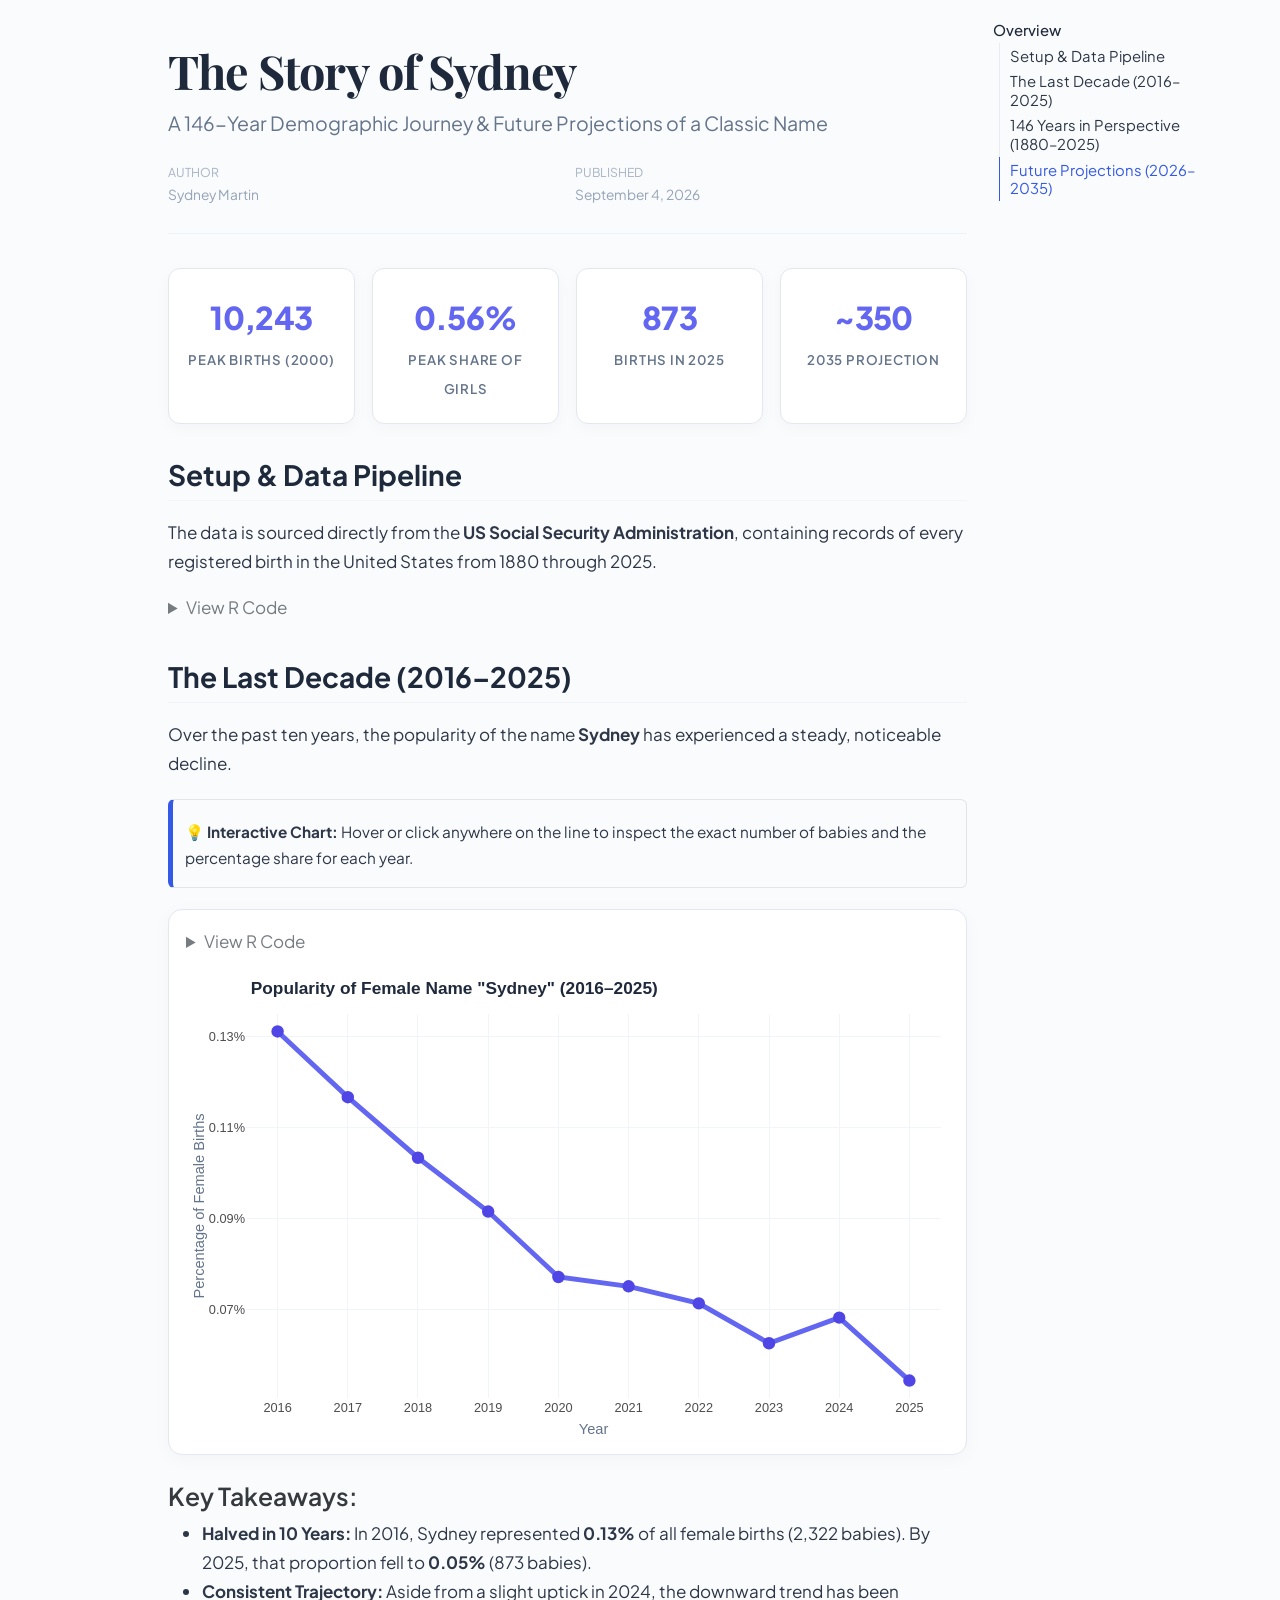
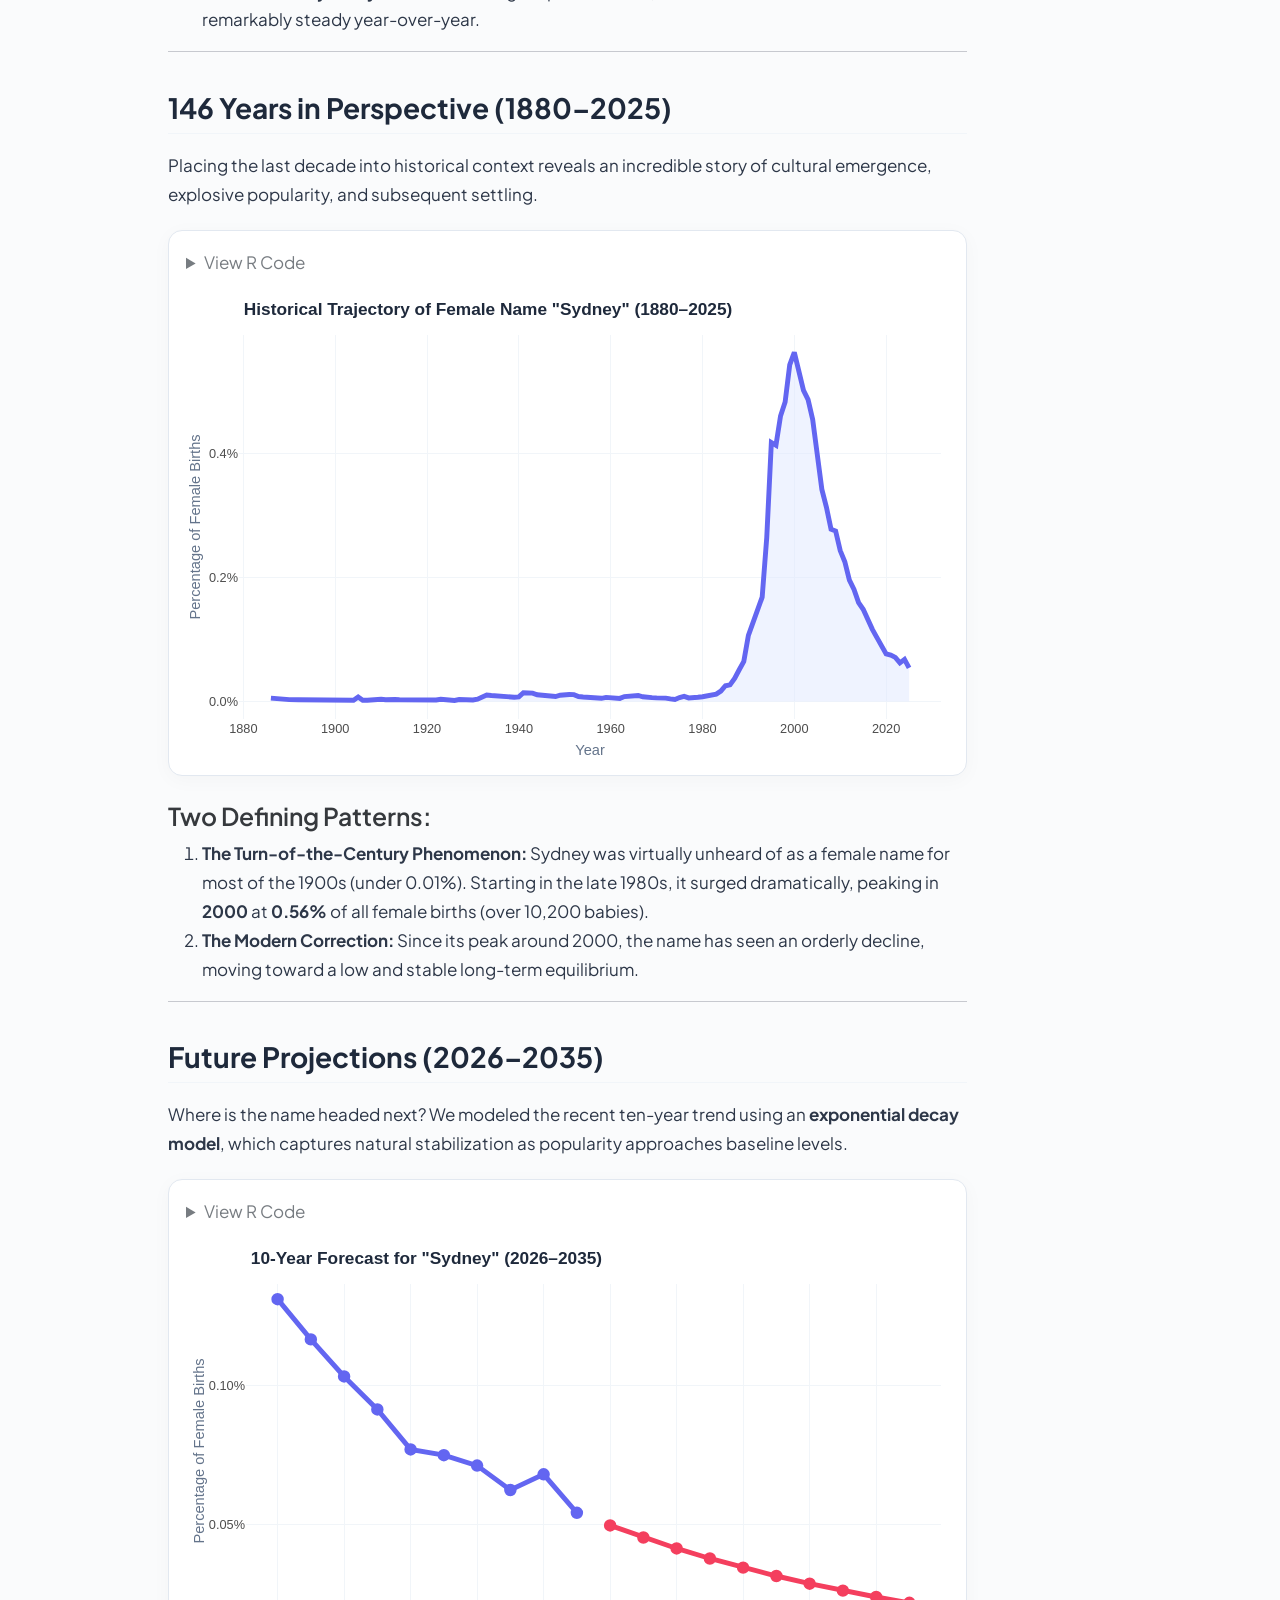
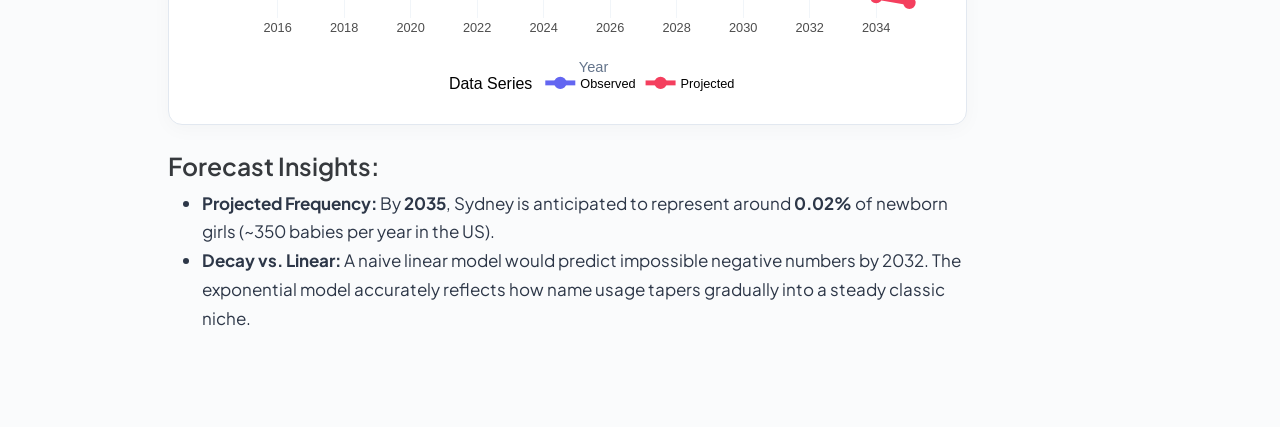
==== commit 6526bc3d: "Built site for gh-pages" ====
--- a/index.html
+++ b/index.html
@@ -7,8 +7,9 @@
 <meta name="viewport" content="width=device-width, initial-scale=1.0, user-scalable=yes">
 
 <meta name="author" content="Sydney Martin">
-
-<title>Popularity of the Name Sydney</title>
+<meta name="dcterms.date" content="2026-09-04">
+
+<title>The Story of Sydney</title>
 <style>
 /* Default styles provided by pandoc.
 ** See https://pandoc.org/MANUAL.html#variables-for-html for config info.
@@ -75,7 +76,8 @@
 <link href="baby_files/libs/quarto-html/quarto-syntax-highlighting-64a204ab8560d761af7679ceaba22944.css" rel="stylesheet" id="quarto-text-highlighting-styles">
 <script src="baby_files/libs/bootstrap/bootstrap.min.js"></script>
 <link href="baby_files/libs/bootstrap/bootstrap-icons.css" rel="stylesheet">
-<link href="baby_files/libs/bootstrap/bootstrap-9f8a39c4cc452611d65c1e48be0278ef.min.css" rel="stylesheet" append-hash="true" id="quarto-bootstrap" data-mode="light">
+<link href="baby_files/libs/bootstrap/bootstrap-2773aaaaac2349385df0a1299c743671.min.css" rel="stylesheet" append-hash="true" id="quarto-bootstrap" data-mode="light">
+<style>html{ scroll-behavior: smooth; }</style>
 <link href="baby_files/libs/htmltools-fill-0.5.9/fill.css" rel="stylesheet">
 <script src="baby_files/libs/htmlwidgets-1.6.4/htmlwidgets.js"></script>
 <script src="baby_files/libs/plotly-binding-4.12.1/plotly.js"></script>
@@ -94,12 +96,12 @@
 <div id="quarto-content" class="page-columns page-rows-contents page-layout-article">
 <div id="quarto-margin-sidebar" class="sidebar margin-sidebar">
   <nav id="TOC" role="doc-toc" class="toc-active">
-    <h2 id="toc-title">Table of contents</h2>
+    <h2 id="toc-title">Overview</h2>
    
-  <ul>
-  <li><a href="#setup-and-data-loading" id="toc-setup-and-data-loading" class="nav-link active" data-scroll-target="#setup-and-data-loading">Setup and Data Loading</a></li>
-  <li><a href="#trend-over-the-last-10-years-20162025" id="toc-trend-over-the-last-10-years-20162025" class="nav-link" data-scroll-target="#trend-over-the-last-10-years-20162025">Trend Over the Last 10 Years (2016–2025)</a></li>
-  <li><a href="#historical-patterns-18802025" id="toc-historical-patterns-18802025" class="nav-link" data-scroll-target="#historical-patterns-18802025">Historical Patterns (1880–2025)</a></li>
+  <ul class="collapse">
+  <li><a href="#setup-data-pipeline" id="toc-setup-data-pipeline" class="nav-link active" data-scroll-target="#setup-data-pipeline">Setup &amp; Data Pipeline</a></li>
+  <li><a href="#the-last-decade-20162025" id="toc-the-last-decade-20162025" class="nav-link" data-scroll-target="#the-last-decade-20162025">The Last Decade (2016–2025)</a></li>
+  <li><a href="#years-in-perspective-18802025" id="toc-years-in-perspective-18802025" class="nav-link" data-scroll-target="#years-in-perspective-18802025">146 Years in Perspective (1880–2025)</a></li>
   <li><a href="#future-projections-20262035" id="toc-future-projections-20262035" class="nav-link" data-scroll-target="#future-projections-20262035">Future Projections (2026–2035)</a></li>
   </ul>
 </nav>
@@ -108,7 +110,8 @@
 
 <header id="title-block-header" class="quarto-title-block default">
 <div class="quarto-title">
-<h1 class="title">Popularity of the Name Sydney</h1>
+<h1 class="title">The Story of Sydney</h1>
+<p class="subtitle lead">A 146-Year Demographic Journey &amp; Future Projections of a Classic Name</p>
 </div>
 
 
@@ -122,6 +125,12 @@
           </div>
   </div>
     
+    <div>
+    <div class="quarto-title-meta-heading">Published</div>
+    <div class="quarto-title-meta-contents">
+      <p class="date">September 4, 2026</p>
+    </div>
+  </div>
   
     
   </div>
@@ -131,18 +140,136 @@
 </header>
 
 
-<section id="setup-and-data-loading" class="level2">
-<h2 class="anchored" data-anchor-id="setup-and-data-loading">Setup and Data Loading</h2>
+<style>
+@import url('https://fonts.googleapis.com/css2?family=Plus+Jakarta+Sans:wght@300;400;500;600;700;800&family=Playfair+Display:ital,wght@0,600;0,700;1,400&display=swap');
+
+body {
+  font-family: 'Plus Jakarta Sans', -apple-system, BlinkMacSystemFont, sans-serif;
+  color: #2d3748;
+  background-color: #fafbfc;
+  line-height: 1.7;
+}
+
+header#title-block-header {
+  margin-top: 1.5rem;
+  margin-bottom: 2rem;
+  padding-bottom: 1.5rem;
+  border-bottom: 1px solid #edf2f7;
+}
+
+h1.title {
+  font-family: 'Playfair Display', Georgia, serif;
+  font-weight: 700;
+  font-size: 2.75rem;
+  color: #1e293b;
+  letter-spacing: -0.02em;
+}
+
+p.subtitle {
+  font-size: 1.15rem;
+  color: #64748b;
+  font-weight: 400;
+  margin-top: 0.5rem;
+}
+
+.quarto-title-meta {
+  color: #94a3b8;
+  font-size: 0.9rem;
+}
+
+h2 {
+  font-weight: 700;
+  color: #1e293b;
+  margin-top: 2.25rem;
+  padding-bottom: 0.5rem;
+  border-bottom: 1px solid #f1f5f9;
+}
+
+/* Stat summary cards */
+.stat-grid {
+  display: grid;
+  grid-template-columns: repeat(auto-fit, minmax(160px, 1fr));
+  gap: 1rem;
+  margin: 1.75rem 0 2rem 0;
+}
+
+.stat-box {
+  background: white;
+  padding: 1.25rem 1rem;
+  border-radius: 12px;
+  box-shadow: 0 4px 16px rgba(0, 0, 0, 0.03);
+  border: 1px solid #e2e8f0;
+  text-align: center;
+  transition: transform 0.2s ease, box-shadow 0.2s ease;
+}
+
+.stat-box:hover {
+  transform: translateY(-2px);
+  box-shadow: 0 8px 24px rgba(0, 0, 0, 0.06);
+}
+
+.stat-value {
+  font-size: 1.85rem;
+  font-weight: 800;
+  color: #6366f1;
+  display: block;
+  letter-spacing: -0.02em;
+}
+
+.stat-label {
+  font-size: 0.78rem;
+  color: #64748b;
+  text-transform: uppercase;
+  letter-spacing: 0.06em;
+  font-weight: 600;
+  margin-top: 0.35rem;
+}
+
+/* Card wrapper for plots */
+.plot-card {
+  background: white;
+  padding: 1rem;
+  border-radius: 14px;
+  box-shadow: 0 4px 20px rgba(0, 0, 0, 0.03);
+  border: 1px solid #e2e8f0;
+  margin: 1.25rem 0 1.5rem 0;
+}
+
+.plotly.html-widget {
+  border-radius: 8px;
+}
+</style>
+<div class="stat-grid">
+  <div class="stat-box">
+    <span class="stat-value">10,243</span>
+    <span class="stat-label">Peak Births (2000)</span>
+  </div>
+  <div class="stat-box">
+    <span class="stat-value">0.56%</span>
+    <span class="stat-label">Peak Share of Girls</span>
+  </div>
+  <div class="stat-box">
+    <span class="stat-value">873</span>
+    <span class="stat-label">Births in 2025</span>
+  </div>
+  <div class="stat-box">
+    <span class="stat-value">~350</span>
+    <span class="stat-label">2035 Projection</span>
+  </div>
+</div>
+<section id="setup-data-pipeline" class="level2">
+<h2 class="anchored" data-anchor-id="setup-data-pipeline">Setup &amp; Data Pipeline</h2>
+<p>The data is sourced directly from the <strong>US Social Security Administration</strong>, containing records of every registered birth in the United States from 1880 through 2025.</p>
 <div class="cell">
 <details class="code-fold">
-<summary>Code</summary>
+<summary>View R Code</summary>
 <div class="code-copy-outer-scaffold"><div class="sourceCode cell-code" id="cb1"><pre class="sourceCode r code-with-copy"><code class="sourceCode r"><span id="cb1-1"><a href="#cb1-1" aria-hidden="true" tabindex="-1"></a><span class="fu">library</span>(tidyverse)</span>
 <span id="cb1-2"><a href="#cb1-2" aria-hidden="true" tabindex="-1"></a><span class="fu">library</span>(plotly)</span>
 <span id="cb1-3"><a href="#cb1-3" aria-hidden="true" tabindex="-1"></a></span>
-<span id="cb1-4"><a href="#cb1-4" aria-hidden="true" tabindex="-1"></a><span class="co"># Find all annual birth files</span></span>
+<span id="cb1-4"><a href="#cb1-4" aria-hidden="true" tabindex="-1"></a><span class="co"># List all annual text files in the data directory</span></span>
 <span id="cb1-5"><a href="#cb1-5" aria-hidden="true" tabindex="-1"></a>files <span class="ot">&lt;-</span> fs<span class="sc">::</span><span class="fu">dir_ls</span>(<span class="st">"data"</span>, <span class="at">glob =</span> <span class="st">"*yob*.txt"</span>)</span>
 <span id="cb1-6"><a href="#cb1-6" aria-hidden="true" tabindex="-1"></a></span>
-<span id="cb1-7"><a href="#cb1-7" aria-hidden="true" tabindex="-1"></a><span class="co"># Read in each year of data and calculate annual female proportions</span></span>
+<span id="cb1-7"><a href="#cb1-7" aria-hidden="true" tabindex="-1"></a><span class="co"># Read, aggregate, and calculate annual proportions among female births</span></span>
 <span id="cb1-8"><a href="#cb1-8" aria-hidden="true" tabindex="-1"></a>babies <span class="ot">&lt;-</span> <span class="fu">read_csv</span>(</span>
 <span id="cb1-9"><a href="#cb1-9" aria-hidden="true" tabindex="-1"></a>  files,</span>
 <span id="cb1-10"><a href="#cb1-10" aria-hidden="true" tabindex="-1"></a>  <span class="at">id =</span> <span class="st">"file"</span>,</span>
@@ -158,12 +285,23 @@
 </details>
 </div>
 </section>
-<section id="trend-over-the-last-10-years-20162025" class="level2">
-<h2 class="anchored" data-anchor-id="trend-over-the-last-10-years-20162025">Trend Over the Last 10 Years (2016–2025)</h2>
-<p>Hover or click on any point to see the exact count and percentage for that year.</p>
+<section id="the-last-decade-20162025" class="level2">
+<h2 class="anchored" data-anchor-id="the-last-decade-20162025">The Last Decade (2016–2025)</h2>
+<p>Over the past ten years, the popularity of the name <strong>Sydney</strong> has experienced a steady, noticeable decline.</p>
+<div class="callout callout-style-simple callout-note no-icon">
+<div class="callout-body d-flex">
+<div class="callout-icon-container">
+<i class="callout-icon no-icon"></i>
+</div>
+<div class="callout-body-container">
+<p>💡 <strong>Interactive Chart:</strong> Hover or click anywhere on the line to inspect the exact number of babies and the percentage share for each year.</p>
+</div>
+</div>
+</div>
+<div class="plot-card">
 <div class="cell">
 <details class="code-fold">
-<summary>Code</summary>
+<summary>View R Code</summary>
 <div class="code-copy-outer-scaffold"><div class="sourceCode cell-code" id="cb2"><pre class="sourceCode r code-with-copy"><code class="sourceCode r"><span id="cb2-1"><a href="#cb2-1" aria-hidden="true" tabindex="-1"></a>sydney_recent <span class="ot">&lt;-</span> babies <span class="sc">|&gt;</span></span>
 <span id="cb2-2"><a href="#cb2-2" aria-hidden="true" tabindex="-1"></a>  <span class="fu">filter</span>(name <span class="sc">==</span> <span class="st">"Sydney"</span>, year <span class="sc">&gt;=</span> <span class="dv">2016</span>) <span class="sc">|&gt;</span></span>
 <span id="cb2-3"><a href="#cb2-3" aria-hidden="true" tabindex="-1"></a>  <span class="fu">mutate</span>(<span class="at">tooltip =</span> <span class="fu">paste0</span>(</span>
@@ -173,8 +311,8 @@
 <span id="cb2-7"><a href="#cb2-7" aria-hidden="true" tabindex="-1"></a>  ))</span>
 <span id="cb2-8"><a href="#cb2-8" aria-hidden="true" tabindex="-1"></a></span>
 <span id="cb2-9"><a href="#cb2-9" aria-hidden="true" tabindex="-1"></a>p_recent <span class="ot">&lt;-</span> <span class="fu">ggplot</span>(sydney_recent, <span class="fu">aes</span>(<span class="at">x =</span> year, <span class="at">y =</span> prop, <span class="at">text =</span> tooltip, <span class="at">group =</span> <span class="dv">1</span>)) <span class="sc">+</span></span>
-<span id="cb2-10"><a href="#cb2-10" aria-hidden="true" tabindex="-1"></a>  <span class="fu">geom_line</span>(<span class="at">color =</span> <span class="st">"#2c7bb6"</span>, <span class="at">linewidth =</span> <span class="fl">1.2</span>) <span class="sc">+</span></span>
-<span id="cb2-11"><a href="#cb2-11" aria-hidden="true" tabindex="-1"></a>  <span class="fu">geom_point</span>(<span class="at">color =</span> <span class="st">"#2c7bb6"</span>, <span class="at">size =</span> <span class="fl">2.5</span>) <span class="sc">+</span></span>
+<span id="cb2-10"><a href="#cb2-10" aria-hidden="true" tabindex="-1"></a>  <span class="fu">geom_line</span>(<span class="at">color =</span> <span class="st">"#6366f1"</span>, <span class="at">linewidth =</span> <span class="fl">1.3</span>) <span class="sc">+</span></span>
+<span id="cb2-11"><a href="#cb2-11" aria-hidden="true" tabindex="-1"></a>  <span class="fu">geom_point</span>(<span class="at">color =</span> <span class="st">"#4f46e5"</span>, <span class="at">size =</span> <span class="fl">2.8</span>) <span class="sc">+</span></span>
 <span id="cb2-12"><a href="#cb2-12" aria-hidden="true" tabindex="-1"></a>  <span class="fu">scale_x_continuous</span>(<span class="at">breaks =</span> <span class="dv">2016</span><span class="sc">:</span><span class="dv">2025</span>) <span class="sc">+</span></span>
 <span id="cb2-13"><a href="#cb2-13" aria-hidden="true" tabindex="-1"></a>  <span class="fu">scale_y_continuous</span>(<span class="at">labels =</span> scales<span class="sc">::</span><span class="fu">label_percent</span>(<span class="at">accuracy =</span> <span class="fl">0.01</span>)) <span class="sc">+</span></span>
 <span id="cb2-14"><a href="#cb2-14" aria-hidden="true" tabindex="-1"></a>  <span class="fu">labs</span>(</span>
@@ -184,25 +322,37 @@
 <span id="cb2-18"><a href="#cb2-18" aria-hidden="true" tabindex="-1"></a>  ) <span class="sc">+</span></span>
 <span id="cb2-19"><a href="#cb2-19" aria-hidden="true" tabindex="-1"></a>  <span class="fu">theme_minimal</span>(<span class="at">base_size =</span> <span class="dv">12</span>) <span class="sc">+</span></span>
 <span id="cb2-20"><a href="#cb2-20" aria-hidden="true" tabindex="-1"></a>  <span class="fu">theme</span>(</span>
-<span id="cb2-21"><a href="#cb2-21" aria-hidden="true" tabindex="-1"></a>    <span class="at">plot.title =</span> <span class="fu">element_text</span>(<span class="at">face =</span> <span class="st">"bold"</span>),</span>
-<span id="cb2-22"><a href="#cb2-22" aria-hidden="true" tabindex="-1"></a>    <span class="at">panel.grid.minor =</span> <span class="fu">element_blank</span>()</span>
-<span id="cb2-23"><a href="#cb2-23" aria-hidden="true" tabindex="-1"></a>  )</span>
-<span id="cb2-24"><a href="#cb2-24" aria-hidden="true" tabindex="-1"></a></span>
-<span id="cb2-25"><a href="#cb2-25" aria-hidden="true" tabindex="-1"></a><span class="fu">ggplotly</span>(p_recent, <span class="at">tooltip =</span> <span class="st">"text"</span>)</span></code></pre></div><button title="Copy to Clipboard" class="code-copy-button"><i class="bi"></i></button></div>
+<span id="cb2-21"><a href="#cb2-21" aria-hidden="true" tabindex="-1"></a>    <span class="at">plot.title =</span> <span class="fu">element_text</span>(<span class="at">face =</span> <span class="st">"bold"</span>, <span class="at">size =</span> <span class="dv">13</span>, <span class="at">color =</span> <span class="st">"#1e293b"</span>),</span>
+<span id="cb2-22"><a href="#cb2-22" aria-hidden="true" tabindex="-1"></a>    <span class="at">axis.title =</span> <span class="fu">element_text</span>(<span class="at">size =</span> <span class="dv">11</span>, <span class="at">color =</span> <span class="st">"#64748b"</span>),</span>
+<span id="cb2-23"><a href="#cb2-23" aria-hidden="true" tabindex="-1"></a>    <span class="at">panel.grid.minor =</span> <span class="fu">element_blank</span>(),</span>
+<span id="cb2-24"><a href="#cb2-24" aria-hidden="true" tabindex="-1"></a>    <span class="at">panel.grid.major =</span> <span class="fu">element_line</span>(<span class="at">color =</span> <span class="st">"#f1f5f9"</span>)</span>
+<span id="cb2-25"><a href="#cb2-25" aria-hidden="true" tabindex="-1"></a>  )</span>
+<span id="cb2-26"><a href="#cb2-26" aria-hidden="true" tabindex="-1"></a></span>
+<span id="cb2-27"><a href="#cb2-27" aria-hidden="true" tabindex="-1"></a><span class="fu">ggplotly</span>(p_recent, <span class="at">tooltip =</span> <span class="st">"text"</span>) <span class="sc">|&gt;</span></span>
+<span id="cb2-28"><a href="#cb2-28" aria-hidden="true" tabindex="-1"></a>  <span class="fu">config</span>(<span class="at">displayModeBar =</span> <span class="cn">FALSE</span>)</span></code></pre></div><button title="Copy to Clipboard" class="code-copy-button"><i class="bi"></i></button></div>
 </details>
 <div class="cell-output-display">
-<div class="plotly html-widget html-fill-item" id="htmlwidget-f89fa46ce00bbd202db9" style="width:100%;height:464px;"></div>
-<script type="application/json" data-for="htmlwidget-f89fa46ce00bbd202db9">{"x":{"data":[{"x":[2016,2017,2018,2019,2020,2021,2022,2023,2024,2025],"y":[0.0013103674785076031,0.0011659689966932354,0.0010328768766085425,0.00091458001413279348,0.00077077774939083199,0.00075021589275386523,0.00071274794513365093,0.00062508491308016663,0.00068140156401409714,0.00054315804405864114],"text":["<b>Year:<\/b> 2016<br><b>Count:<\/b> 2,322 babies<br><b>Share:<\/b> 0.13%","<b>Year:<\/b> 2017<br><b>Count:<\/b> 2,013 babies<br><b>Share:<\/b> 0.12%","<b>Year:<\/b> 2018<br><b>Count:<\/b> 1,757 babies<br><b>Share:<\/b> 0.10%","<b>Year:<\/b> 2019<br><b>Count:<\/b> 1,535 babies<br><b>Share:<\/b> 0.09%","<b>Year:<\/b> 2020<br><b>Count:<\/b> 1,246 babies<br><b>Share:<\/b> 0.08%","<b>Year:<\/b> 2021<br><b>Count:<\/b> 1,231 babies<br><b>Share:<\/b> 0.08%","<b>Year:<\/b> 2022<br><b>Count:<\/b> 1,169 babies<br><b>Share:<\/b> 0.07%","<b>Year:<\/b> 2023<br><b>Count:<\/b> 1,003 babies<br><b>Share:<\/b> 0.06%","<b>Year:<\/b> 2024<br><b>Count:<\/b> 1,104 babies<br><b>Share:<\/b> 0.07%","<b>Year:<\/b> 2025<br><b>Count:<\/b> 873 babies<br><b>Share:<\/b> 0.05%"],"type":"scatter","mode":"lines+markers","line":{"width":4.5354330708661417,"color":"rgba(44,123,182,1)","dash":"solid"},"hoveron":"points","showlegend":false,"xaxis":"x","yaxis":"y","hoverinfo":"text","marker":{"autocolorscale":false,"color":"rgba(44,123,182,1)","opacity":1,"size":9.4488188976377963,"symbol":"circle","line":{"width":1.8897637795275593,"color":"rgba(44,123,182,1)"}},"frame":null}],"layout":{"margin":{"t":43.098381070983812,"r":7.9701120797011216,"b":40.647571606475722,"l":59.775840597758425},"paper_bgcolor":"rgba(255,255,255,1)","font":{"color":"rgba(0,0,0,1)","family":"","size":15.940224159402243},"title":{"text":"<b> Popularity of Female Name \"Sydney\" (2016–2025) <\/b>","font":{"color":"rgba(0,0,0,1)","family":"","size":19.128268991282692},"x":0,"xref":"paper"},"xaxis":{"domain":[0,1],"automargin":true,"type":"linear","autorange":false,"range":[2015.55,2025.45],"tickmode":"array","ticktext":["2016","2017","2018","2019","2020","2021","2022","2023","2024","2025"],"tickvals":[2016,2017,2018,2019,2020,2021,2022,2023,2024,2025],"categoryorder":"array","categoryarray":["2016","2017","2018","2019","2020","2021","2022","2023","2024","2025"],"nticks":null,"ticks":"","tickcolor":null,"ticklen":3.9850560398505608,"tickwidth":0,"showticklabels":true,"tickfont":{"color":"rgba(77,77,77,1)","family":"","size":12.7521793275218},"tickangle":-0,"showline":false,"linecolor":null,"linewidth":0,"showgrid":true,"gridcolor":"rgba(235,235,235,1)","gridwidth":0.72455564360919278,"zeroline":false,"anchor":"y","title":{"text":"Year","font":{"color":"rgba(0,0,0,1)","family":"","size":15.940224159402243}},"hoverformat":".2f"},"yaxis":{"domain":[0,1],"automargin":true,"type":"linear","autorange":false,"range":[0.00050479757233619306,0.0013487279502300512],"tickmode":"array","ticktext":["0.07%","0.09%","0.11%","0.13%"],"tickvals":[0.00069999999999999999,0.00089999999999999998,0.0011000000000000001,0.0012999999999999999],"categoryorder":"array","categoryarray":["0.07%","0.09%","0.11%","0.13%"],"nticks":null,"ticks":"","tickcolor":null,"ticklen":3.9850560398505608,"tickwidth":0,"showticklabels":true,"tickfont":{"color":"rgba(77,77,77,1)","family":"","size":12.7521793275218},"tickangle":-0,"showline":false,"linecolor":null,"linewidth":0,"showgrid":true,"gridcolor":"rgba(235,235,235,1)","gridwidth":0.72455564360919278,"zeroline":false,"anchor":"x","title":{"text":"Percentage of Female Births","font":{"color":"rgba(0,0,0,1)","family":"","size":15.940224159402243}},"hoverformat":".2f"},"shapes":[],"showlegend":false,"legend":{"bgcolor":null,"bordercolor":null,"borderwidth":0,"font":{"color":"rgba(0,0,0,1)","family":"","size":12.7521793275218}},"hovermode":"closest","barmode":"relative"},"config":{"doubleClick":"reset","modeBarButtonsToAdd":["hoverclosest","hovercompare"],"showSendToCloud":false},"source":"A","attrs":{"56f660ccca51":{"x":{},"y":{},"text":{},"type":"scatter"},"56f6546785d7":{"x":{},"y":{},"text":{}}},"cur_data":"56f660ccca51","visdat":{"56f660ccca51":["function (y) ","x"],"56f6546785d7":["function (y) ","x"]},"highlight":{"on":"plotly_click","persistent":false,"dynamic":false,"selectize":false,"opacityDim":0.20000000000000001,"selected":{"opacity":1},"debounce":0},"shinyEvents":["plotly_hover","plotly_click","plotly_selected","plotly_relayout","plotly_brushed","plotly_brushing","plotly_clickannotation","plotly_doubleclick","plotly_deselect","plotly_afterplot","plotly_sunburstclick"],"base_url":"https://plot.ly"},"evals":[],"jsHooks":[]}</script>
-</div>
-</div>
-<p>Over the last 10 years, the proportion of baby girls named <strong>Sydney</strong> has steadily fallen by more than half: - In <strong>2016</strong>, <strong>0.13%</strong> of all female births were named Sydney (2,322 babies). - By <strong>2025</strong>, that figure dropped to <strong>0.05%</strong> (873 babies).</p>
+<div class="plotly html-widget html-fill-item" id="htmlwidget-9bb182247378106164b3" style="width:100%;height:464px;"></div>
+<script type="application/json" data-for="htmlwidget-9bb182247378106164b3">{"x":{"data":[{"x":[2016,2017,2018,2019,2020,2021,2022,2023,2024,2025],"y":[0.0013103674785076031,0.0011659689966932354,0.0010328768766085425,0.00091458001413279348,0.00077077774939083199,0.00075021589275386523,0.00071274794513365093,0.00062508491308016663,0.00068140156401409714,0.00054315804405864114],"text":["<b>Year:<\/b> 2016<br><b>Count:<\/b> 2,322 babies<br><b>Share:<\/b> 0.13%","<b>Year:<\/b> 2017<br><b>Count:<\/b> 2,013 babies<br><b>Share:<\/b> 0.12%","<b>Year:<\/b> 2018<br><b>Count:<\/b> 1,757 babies<br><b>Share:<\/b> 0.10%","<b>Year:<\/b> 2019<br><b>Count:<\/b> 1,535 babies<br><b>Share:<\/b> 0.09%","<b>Year:<\/b> 2020<br><b>Count:<\/b> 1,246 babies<br><b>Share:<\/b> 0.08%","<b>Year:<\/b> 2021<br><b>Count:<\/b> 1,231 babies<br><b>Share:<\/b> 0.08%","<b>Year:<\/b> 2022<br><b>Count:<\/b> 1,169 babies<br><b>Share:<\/b> 0.07%","<b>Year:<\/b> 2023<br><b>Count:<\/b> 1,003 babies<br><b>Share:<\/b> 0.06%","<b>Year:<\/b> 2024<br><b>Count:<\/b> 1,104 babies<br><b>Share:<\/b> 0.07%","<b>Year:<\/b> 2025<br><b>Count:<\/b> 873 babies<br><b>Share:<\/b> 0.05%"],"type":"scatter","mode":"lines+markers","line":{"width":4.9133858267716546,"color":"rgba(99,102,241,1)","dash":"solid"},"hoveron":"points","showlegend":false,"xaxis":"x","yaxis":"y","hoverinfo":"text","marker":{"autocolorscale":false,"color":"rgba(79,70,229,1)","opacity":1,"size":10.58267716535433,"symbol":"circle","line":{"width":1.8897637795275593,"color":"rgba(79,70,229,1)"}},"frame":null}],"layout":{"margin":{"t":41.238688252386879,"r":7.9701120797011216,"b":39.319219593192202,"l":58.447488584474911},"paper_bgcolor":"rgba(255,255,255,1)","font":{"color":"rgba(0,0,0,1)","family":"","size":15.940224159402243},"title":{"text":"<b> Popularity of Female Name \"Sydney\" (2016–2025) <\/b>","font":{"color":"rgba(30,41,59,1)","family":"","size":17.268576172685762},"x":0,"xref":"paper"},"xaxis":{"domain":[0,1],"automargin":true,"type":"linear","autorange":false,"range":[2015.55,2025.45],"tickmode":"array","ticktext":["2016","2017","2018","2019","2020","2021","2022","2023","2024","2025"],"tickvals":[2016,2017,2018,2019,2020,2021,2022,2023,2024,2025],"categoryorder":"array","categoryarray":["2016","2017","2018","2019","2020","2021","2022","2023","2024","2025"],"nticks":null,"ticks":"","tickcolor":null,"ticklen":3.9850560398505608,"tickwidth":0,"showticklabels":true,"tickfont":{"color":"rgba(77,77,77,1)","family":"","size":12.7521793275218},"tickangle":-0,"showline":false,"linecolor":null,"linewidth":0,"showgrid":true,"gridcolor":"rgba(241,245,249,1)","gridwidth":0.72455564360919278,"zeroline":false,"anchor":"y","title":{"text":"Year","font":{"color":"rgba(100,116,139,1)","family":"","size":14.611872146118724}},"hoverformat":".2f"},"yaxis":{"domain":[0,1],"automargin":true,"type":"linear","autorange":false,"range":[0.00050479757233619306,0.0013487279502300512],"tickmode":"array","ticktext":["0.07%","0.09%","0.11%","0.13%"],"tickvals":[0.00069999999999999999,0.00089999999999999998,0.0011000000000000001,0.0012999999999999999],"categoryorder":"array","categoryarray":["0.07%","0.09%","0.11%","0.13%"],"nticks":null,"ticks":"","tickcolor":null,"ticklen":3.9850560398505608,"tickwidth":0,"showticklabels":true,"tickfont":{"color":"rgba(77,77,77,1)","family":"","size":12.7521793275218},"tickangle":-0,"showline":false,"linecolor":null,"linewidth":0,"showgrid":true,"gridcolor":"rgba(241,245,249,1)","gridwidth":0.72455564360919278,"zeroline":false,"anchor":"x","title":{"text":"Percentage of Female Births","font":{"color":"rgba(100,116,139,1)","family":"","size":14.611872146118724}},"hoverformat":".2f"},"shapes":[],"showlegend":false,"legend":{"bgcolor":null,"bordercolor":null,"borderwidth":0,"font":{"color":"rgba(0,0,0,1)","family":"","size":12.7521793275218}},"hovermode":"closest","barmode":"relative"},"config":{"doubleClick":"reset","modeBarButtonsToAdd":["hoverclosest","hovercompare"],"showSendToCloud":false,"displayModeBar":false},"source":"A","attrs":{"63344d17a41c":{"x":{},"y":{},"text":{},"type":"scatter"},"63342907fe3c":{"x":{},"y":{},"text":{}}},"cur_data":"63344d17a41c","visdat":{"63344d17a41c":["function (y) ","x"],"63342907fe3c":["function (y) ","x"]},"highlight":{"on":"plotly_click","persistent":false,"dynamic":false,"selectize":false,"opacityDim":0.20000000000000001,"selected":{"opacity":1},"debounce":0},"shinyEvents":["plotly_hover","plotly_click","plotly_selected","plotly_relayout","plotly_brushed","plotly_brushing","plotly_clickannotation","plotly_doubleclick","plotly_deselect","plotly_afterplot","plotly_sunburstclick"],"base_url":"https://plot.ly"},"evals":[],"jsHooks":[]}</script>
+</div>
+</div>
+</div>
+<section id="key-takeaways" class="level3">
+<h3 class="anchored" data-anchor-id="key-takeaways">Key Takeaways:</h3>
+<ul>
+<li><strong>Halved in 10 Years:</strong> In 2016, Sydney represented <strong>0.13%</strong> of all female births (2,322 babies). By 2025, that proportion fell to <strong>0.05%</strong> (873 babies).</li>
+<li><strong>Consistent Trajectory:</strong> Aside from a slight uptick in 2024, the downward trend has been remarkably steady year-over-year.</li>
+</ul>
+<hr>
 </section>
-<section id="historical-patterns-18802025" class="level2">
-<h2 class="anchored" data-anchor-id="historical-patterns-18802025">Historical Patterns (1880–2025)</h2>
-<p>Hover over the line to explore counts and percentages throughout history.</p>
+</section>
+<section id="years-in-perspective-18802025" class="level2">
+<h2 class="anchored" data-anchor-id="years-in-perspective-18802025">146 Years in Perspective (1880–2025)</h2>
+<p>Placing the last decade into historical context reveals an incredible story of cultural emergence, explosive popularity, and subsequent settling.</p>
+<div class="plot-card">
 <div class="cell">
 <details class="code-fold">
-<summary>Code</summary>
+<summary>View R Code</summary>
 <div class="code-copy-outer-scaffold"><div class="sourceCode cell-code" id="cb3"><pre class="sourceCode r code-with-copy"><code class="sourceCode r"><span id="cb3-1"><a href="#cb3-1" aria-hidden="true" tabindex="-1"></a>sydney_history <span class="ot">&lt;-</span> babies <span class="sc">|&gt;</span></span>
 <span id="cb3-2"><a href="#cb3-2" aria-hidden="true" tabindex="-1"></a>  <span class="fu">filter</span>(name <span class="sc">==</span> <span class="st">"Sydney"</span>) <span class="sc">|&gt;</span></span>
 <span id="cb3-3"><a href="#cb3-3" aria-hidden="true" tabindex="-1"></a>  <span class="fu">mutate</span>(<span class="at">tooltip =</span> <span class="fu">paste0</span>(</span>
@@ -212,46 +362,55 @@
 <span id="cb3-7"><a href="#cb3-7" aria-hidden="true" tabindex="-1"></a>  ))</span>
 <span id="cb3-8"><a href="#cb3-8" aria-hidden="true" tabindex="-1"></a></span>
 <span id="cb3-9"><a href="#cb3-9" aria-hidden="true" tabindex="-1"></a>p_history <span class="ot">&lt;-</span> <span class="fu">ggplot</span>(sydney_history, <span class="fu">aes</span>(<span class="at">x =</span> year, <span class="at">y =</span> prop, <span class="at">text =</span> tooltip, <span class="at">group =</span> <span class="dv">1</span>)) <span class="sc">+</span></span>
-<span id="cb3-10"><a href="#cb3-10" aria-hidden="true" tabindex="-1"></a>  <span class="fu">geom_line</span>(<span class="at">color =</span> <span class="st">"#2c7bb6"</span>, <span class="at">linewidth =</span> <span class="fl">1.2</span>) <span class="sc">+</span></span>
-<span id="cb3-11"><a href="#cb3-11" aria-hidden="true" tabindex="-1"></a>  <span class="fu">scale_x_continuous</span>(<span class="at">breaks =</span> <span class="fu">seq</span>(<span class="dv">1880</span>, <span class="dv">2025</span>, <span class="at">by =</span> <span class="dv">20</span>)) <span class="sc">+</span></span>
-<span id="cb3-12"><a href="#cb3-12" aria-hidden="true" tabindex="-1"></a>  <span class="fu">scale_y_continuous</span>(<span class="at">labels =</span> scales<span class="sc">::</span><span class="fu">label_percent</span>(<span class="at">accuracy =</span> <span class="fl">0.1</span>)) <span class="sc">+</span></span>
-<span id="cb3-13"><a href="#cb3-13" aria-hidden="true" tabindex="-1"></a>  <span class="fu">labs</span>(</span>
-<span id="cb3-14"><a href="#cb3-14" aria-hidden="true" tabindex="-1"></a>    <span class="at">title =</span> <span class="st">'Historical Popularity of Female Name "Sydney" (1880–2025)'</span>,</span>
-<span id="cb3-15"><a href="#cb3-15" aria-hidden="true" tabindex="-1"></a>    <span class="at">x =</span> <span class="st">"Year"</span>,</span>
-<span id="cb3-16"><a href="#cb3-16" aria-hidden="true" tabindex="-1"></a>    <span class="at">y =</span> <span class="st">"Percentage of Female Births"</span></span>
-<span id="cb3-17"><a href="#cb3-17" aria-hidden="true" tabindex="-1"></a>  ) <span class="sc">+</span></span>
-<span id="cb3-18"><a href="#cb3-18" aria-hidden="true" tabindex="-1"></a>  <span class="fu">theme_minimal</span>(<span class="at">base_size =</span> <span class="dv">12</span>) <span class="sc">+</span></span>
-<span id="cb3-19"><a href="#cb3-19" aria-hidden="true" tabindex="-1"></a>  <span class="fu">theme</span>(</span>
-<span id="cb3-20"><a href="#cb3-20" aria-hidden="true" tabindex="-1"></a>    <span class="at">plot.title =</span> <span class="fu">element_text</span>(<span class="at">face =</span> <span class="st">"bold"</span>),</span>
-<span id="cb3-21"><a href="#cb3-21" aria-hidden="true" tabindex="-1"></a>    <span class="at">panel.grid.minor =</span> <span class="fu">element_blank</span>()</span>
-<span id="cb3-22"><a href="#cb3-22" aria-hidden="true" tabindex="-1"></a>  )</span>
-<span id="cb3-23"><a href="#cb3-23" aria-hidden="true" tabindex="-1"></a></span>
-<span id="cb3-24"><a href="#cb3-24" aria-hidden="true" tabindex="-1"></a><span class="fu">ggplotly</span>(p_history, <span class="at">tooltip =</span> <span class="st">"text"</span>)</span></code></pre></div><button title="Copy to Clipboard" class="code-copy-button"><i class="bi"></i></button></div>
+<span id="cb3-10"><a href="#cb3-10" aria-hidden="true" tabindex="-1"></a>  <span class="fu">geom_area</span>(<span class="at">fill =</span> <span class="st">"#e0e7ff"</span>, <span class="at">alpha =</span> <span class="fl">0.5</span>) <span class="sc">+</span></span>
+<span id="cb3-11"><a href="#cb3-11" aria-hidden="true" tabindex="-1"></a>  <span class="fu">geom_line</span>(<span class="at">color =</span> <span class="st">"#6366f1"</span>, <span class="at">linewidth =</span> <span class="fl">1.3</span>) <span class="sc">+</span></span>
+<span id="cb3-12"><a href="#cb3-12" aria-hidden="true" tabindex="-1"></a>  <span class="fu">scale_x_continuous</span>(<span class="at">breaks =</span> <span class="fu">seq</span>(<span class="dv">1880</span>, <span class="dv">2025</span>, <span class="at">by =</span> <span class="dv">20</span>)) <span class="sc">+</span></span>
+<span id="cb3-13"><a href="#cb3-13" aria-hidden="true" tabindex="-1"></a>  <span class="fu">scale_y_continuous</span>(<span class="at">labels =</span> scales<span class="sc">::</span><span class="fu">label_percent</span>(<span class="at">accuracy =</span> <span class="fl">0.1</span>)) <span class="sc">+</span></span>
+<span id="cb3-14"><a href="#cb3-14" aria-hidden="true" tabindex="-1"></a>  <span class="fu">labs</span>(</span>
+<span id="cb3-15"><a href="#cb3-15" aria-hidden="true" tabindex="-1"></a>    <span class="at">title =</span> <span class="st">'Historical Trajectory of Female Name "Sydney" (1880–2025)'</span>,</span>
+<span id="cb3-16"><a href="#cb3-16" aria-hidden="true" tabindex="-1"></a>    <span class="at">x =</span> <span class="st">"Year"</span>,</span>
+<span id="cb3-17"><a href="#cb3-17" aria-hidden="true" tabindex="-1"></a>    <span class="at">y =</span> <span class="st">"Percentage of Female Births"</span></span>
+<span id="cb3-18"><a href="#cb3-18" aria-hidden="true" tabindex="-1"></a>  ) <span class="sc">+</span></span>
+<span id="cb3-19"><a href="#cb3-19" aria-hidden="true" tabindex="-1"></a>  <span class="fu">theme_minimal</span>(<span class="at">base_size =</span> <span class="dv">12</span>) <span class="sc">+</span></span>
+<span id="cb3-20"><a href="#cb3-20" aria-hidden="true" tabindex="-1"></a>  <span class="fu">theme</span>(</span>
+<span id="cb3-21"><a href="#cb3-21" aria-hidden="true" tabindex="-1"></a>    <span class="at">plot.title =</span> <span class="fu">element_text</span>(<span class="at">face =</span> <span class="st">"bold"</span>, <span class="at">size =</span> <span class="dv">13</span>, <span class="at">color =</span> <span class="st">"#1e293b"</span>),</span>
+<span id="cb3-22"><a href="#cb3-22" aria-hidden="true" tabindex="-1"></a>    <span class="at">axis.title =</span> <span class="fu">element_text</span>(<span class="at">size =</span> <span class="dv">11</span>, <span class="at">color =</span> <span class="st">"#64748b"</span>),</span>
+<span id="cb3-23"><a href="#cb3-23" aria-hidden="true" tabindex="-1"></a>    <span class="at">panel.grid.minor =</span> <span class="fu">element_blank</span>(),</span>
+<span id="cb3-24"><a href="#cb3-24" aria-hidden="true" tabindex="-1"></a>    <span class="at">panel.grid.major =</span> <span class="fu">element_line</span>(<span class="at">color =</span> <span class="st">"#f1f5f9"</span>)</span>
+<span id="cb3-25"><a href="#cb3-25" aria-hidden="true" tabindex="-1"></a>  )</span>
+<span id="cb3-26"><a href="#cb3-26" aria-hidden="true" tabindex="-1"></a></span>
+<span id="cb3-27"><a href="#cb3-27" aria-hidden="true" tabindex="-1"></a><span class="fu">ggplotly</span>(p_history, <span class="at">tooltip =</span> <span class="st">"text"</span>) <span class="sc">|&gt;</span></span>
+<span id="cb3-28"><a href="#cb3-28" aria-hidden="true" tabindex="-1"></a>  <span class="fu">config</span>(<span class="at">displayModeBar =</span> <span class="cn">FALSE</span>)</span></code></pre></div><button title="Copy to Clipboard" class="code-copy-button"><i class="bi"></i></button></div>
 </details>
 <div class="cell-output-display">
-<div class="plotly html-widget html-fill-item" id="htmlwidget-579a2c9a2631e3d8dfda" style="width:100%;height:464px;"></div>
-<script type="application/json" data-for="htmlwidget-579a2c9a2631e3d8dfda">{"x":{"data":[{"x":[1886,1888,1890,1892,1896,1899,1901,1902,1903,1904,1905,1906,1907,1908,1909,1910,1911,1912,1913,1914,1915,1916,1917,1918,1919,1920,1921,1922,1923,1924,1925,1926,1927,1928,1929,1930,1931,1932,1933,1934,1935,1936,1937,1938,1939,1940,1941,1942,1943,1944,1945,1946,1947,1948,1949,1950,1951,1952,1953,1954,1955,1956,1957,1958,1959,1960,1961,1962,1963,1964,1965,1966,1967,1968,1969,1970,1971,1972,1973,1974,1975,1976,1977,1978,1979,1980,1981,1982,1983,1984,1985,1986,1987,1988,1989,1990,1991,1992,1993,1994,1995,1996,1997,1998,1999,2000,2001,2002,2003,2004,2005,2006,2007,2008,2009,2010,2011,2012,2013,2014,2015,2016,2017,2018,2019,2020,2021,2022,2023,2024,2025],"y":[5.5350681159320019e-05,3.3590487174032312e-05,3.151641217163838e-05,2.8256702725358977e-05,2.1015644045427417e-05,2.5748641759147206e-05,2.9246485199189455e-05,1.8934158357726839e-05,1.9086154903233195e-05,2.1789498914156639e-05,7.2012262659584323e-05,2.031852677135223e-05,2.1973606559435465e-05,3.2903395630429059e-05,4.6079233241558863e-05,3.7830735202507925e-05,2.8686927606147607e-05,2.1500791049937378e-05,3.3624424782161765e-05,3.0200333254112171e-05,2.7443152018799575e-05,3.734437450087807e-05,2.9594910415281332e-05,3.800865733554129e-05,3.5394565341464642e-05,2.5035696730922173e-05,1.94638046223292e-05,2.4979121617514693e-05,3.64731764655171e-05,2.6423844877617562e-05,2.053583750073929e-05,1.7715524113780905e-05,3.186767200785622e-05,2.4277779415564483e-05,2.9555035506344929e-05,2.5756554376971153e-05,3.8507487358273661e-05,6.7469554363593429e-05,0.00010615795510014564,9.8637745696569229e-05,8.9645300249767065e-05,9.3234267918761228e-05,8.5523663269842194e-05,7.8843198097613322e-05,7.0216266099586722e-05,7.4331367487284964e-05,0.00014154234806339441,0.00013844478385215578,0.00013617211582083477,0.00010925066850107329,0.0001009876902126097,9.6734879606441774e-05,7.728036300335183e-05,8.0687528417322968e-05,0.00010287121751008401,0.00011791805745761663,0.00011383456450505009,0.0001116303149107362,8.1326698917398119e-05,7.3638650507360003e-05,6.8532489258555179e-05,5.9769796628286154e-05,5.7216882794883346e-05,5.2196762905898184e-05,6.7211541407745734e-05,6.3305506936156889e-05,6.2918164275858998e-05,5.084910375912169e-05,8.0414753357575358e-05,8.9188882526631324e-05,9.4608772895889555e-05,9.8098484969361946e-05,7.7527596493087622e-05,6.0961150068672734e-05,6.2832836203094693e-05,5.8919631334718421e-05,6.2506648844258067e-05,5.5217966348593651e-05,4.3203683422609519e-05,3.338934566422311e-05,6.3792089918037454e-05,8.2588275604583713e-05,5.8050570526225162e-05,7.1808175556627599e-05,7.0393230289272571e-05,7.8298772455937364e-05,9.2322818124048299e-05,9.1535883542733968e-05,0.00012031540593879238,0.00016925829825925265,0.00025569086509517511,0.00027046767007840648,0.00037443231230070538,0.00051323690768586303,0.00064712034160143025,0.0010681853017070423,0.0012693285945065806,0.0014686015908404381,0.0016859472702026232,0.0026526624902772108,0.0041852710304182772,0.0041408847768434464,0.0046142091445444677,0.0048405471804788928,0.0054396633711480792,0.0056403066899554854,0.0053531442433289791,0.0050275978055320273,0.004877007571922316,0.0045571136827773995,0.003991683271621708,0.0034272928436589558,0.0031373903382733016,0.00278380359377198,0.0027548644232203334,0.0024386882276334035,0.0022591534371081017,0.0019624622314035976,0.0018105184454046341,0.0015982265563115954,0.0014901142682362538,0.0013103674785076031,0.0011659689966932354,0.0010328768766085425,0.00091458001413279348,0.00077077774939083199,0.00075021589275386523,0.00071274794513365093,0.00062508491308016663,0.00068140156401409714,0.00054315804405864114],"text":["<b>Year:<\/b> 1886<br><b>Count:<\/b> 8 babies<br><b>Share:<\/b> 0.01%","<b>Year:<\/b> 1888<br><b>Count:<\/b> 6 babies<br><b>Share:<\/b> 0.00%","<b>Year:<\/b> 1890<br><b>Count:<\/b> 6 babies<br><b>Share:<\/b> 0.00%","<b>Year:<\/b> 1892<br><b>Count:<\/b> 6 babies<br><b>Share:<\/b> 0.00%","<b>Year:<\/b> 1896<br><b>Count:<\/b> 5 babies<br><b>Share:<\/b> 0.00%","<b>Year:<\/b> 1899<br><b>Count:<\/b> 6 babies<br><b>Share:<\/b> 0.00%","<b>Year:<\/b> 1901<br><b>Count:<\/b> 7 babies<br><b>Share:<\/b> 0.00%","<b>Year:<\/b> 1902<br><b>Count:<\/b> 5 babies<br><b>Share:<\/b> 0.00%","<b>Year:<\/b> 1903<br><b>Count:<\/b> 5 babies<br><b>Share:<\/b> 0.00%","<b>Year:<\/b> 1904<br><b>Count:<\/b> 6 babies<br><b>Share:<\/b> 0.00%","<b>Year:<\/b> 1905<br><b>Count:<\/b> 21 babies<br><b>Share:<\/b> 0.01%","<b>Year:<\/b> 1906<br><b>Count:<\/b> 6 babies<br><b>Share:<\/b> 0.00%","<b>Year:<\/b> 1907<br><b>Count:<\/b> 7 babies<br><b>Share:<\/b> 0.00%","<b>Year:<\/b> 1908<br><b>Count:<\/b> 11 babies<br><b>Share:<\/b> 0.00%","<b>Year:<\/b> 1909<br><b>Count:<\/b> 16 babies<br><b>Share:<\/b> 0.00%","<b>Year:<\/b> 1910<br><b>Count:<\/b> 15 babies<br><b>Share:<\/b> 0.00%","<b>Year:<\/b> 1911<br><b>Count:<\/b> 12 babies<br><b>Share:<\/b> 0.00%","<b>Year:<\/b> 1912<br><b>Count:<\/b> 12 babies<br><b>Share:<\/b> 0.00%","<b>Year:<\/b> 1913<br><b>Count:<\/b> 21 babies<br><b>Share:<\/b> 0.00%","<b>Year:<\/b> 1914<br><b>Count:<\/b> 23 babies<br><b>Share:<\/b> 0.00%","<b>Year:<\/b> 1915<br><b>Count:<\/b> 27 babies<br><b>Share:<\/b> 0.00%","<b>Year:<\/b> 1916<br><b>Count:<\/b> 39 babies<br><b>Share:<\/b> 0.00%","<b>Year:<\/b> 1917<br><b>Count:<\/b> 32 babies<br><b>Share:<\/b> 0.00%","<b>Year:<\/b> 1918<br><b>Count:<\/b> 44 babies<br><b>Share:<\/b> 0.00%","<b>Year:<\/b> 1919<br><b>Count:<\/b> 40 babies<br><b>Share:<\/b> 0.00%","<b>Year:<\/b> 1920<br><b>Count:<\/b> 30 babies<br><b>Share:<\/b> 0.00%","<b>Year:<\/b> 1921<br><b>Count:<\/b> 24 babies<br><b>Share:<\/b> 0.00%","<b>Year:<\/b> 1922<br><b>Count:<\/b> 30 babies<br><b>Share:<\/b> 0.00%","<b>Year:<\/b> 1923<br><b>Count:<\/b> 44 babies<br><b>Share:<\/b> 0.00%","<b>Year:<\/b> 1924<br><b>Count:<\/b> 33 babies<br><b>Share:<\/b> 0.00%","<b>Year:<\/b> 1925<br><b>Count:<\/b> 25 babies<br><b>Share:<\/b> 0.00%","<b>Year:<\/b> 1926<br><b>Count:<\/b> 21 babies<br><b>Share:<\/b> 0.00%","<b>Year:<\/b> 1927<br><b>Count:<\/b> 38 babies<br><b>Share:<\/b> 0.00%","<b>Year:<\/b> 1928<br><b>Count:<\/b> 28 babies<br><b>Share:<\/b> 0.00%","<b>Year:<\/b> 1929<br><b>Count:<\/b> 33 babies<br><b>Share:<\/b> 0.00%","<b>Year:<\/b> 1930<br><b>Count:<\/b> 29 babies<br><b>Share:<\/b> 0.00%","<b>Year:<\/b> 1931<br><b>Count:<\/b> 41 babies<br><b>Share:<\/b> 0.00%","<b>Year:<\/b> 1932<br><b>Count:<\/b> 72 babies<br><b>Share:<\/b> 0.01%","<b>Year:<\/b> 1933<br><b>Count:<\/b> 107 babies<br><b>Share:<\/b> 0.01%","<b>Year:<\/b> 1934<br><b>Count:<\/b> 103 babies<br><b>Share:<\/b> 0.01%","<b>Year:<\/b> 1935<br><b>Count:<\/b> 94 babies<br><b>Share:<\/b> 0.01%","<b>Year:<\/b> 1936<br><b>Count:<\/b> 97 babies<br><b>Share:<\/b> 0.01%","<b>Year:<\/b> 1937<br><b>Count:<\/b> 91 babies<br><b>Share:<\/b> 0.01%","<b>Year:<\/b> 1938<br><b>Count:<\/b> 87 babies<br><b>Share:<\/b> 0.01%","<b>Year:<\/b> 1939<br><b>Count:<\/b> 77 babies<br><b>Share:<\/b> 0.01%","<b>Year:<\/b> 1940<br><b>Count:<\/b> 85 babies<br><b>Share:<\/b> 0.01%","<b>Year:<\/b> 1941<br><b>Count:<\/b> 171 babies<br><b>Share:<\/b> 0.01%","<b>Year:<\/b> 1942<br><b>Count:<\/b> 187 babies<br><b>Share:<\/b> 0.01%","<b>Year:<\/b> 1943<br><b>Count:<\/b> 190 babies<br><b>Share:<\/b> 0.01%","<b>Year:<\/b> 1944<br><b>Count:<\/b> 145 babies<br><b>Share:<\/b> 0.01%","<b>Year:<\/b> 1945<br><b>Count:<\/b> 132 babies<br><b>Share:<\/b> 0.01%","<b>Year:<\/b> 1946<br><b>Count:<\/b> 152 babies<br><b>Share:<\/b> 0.01%","<b>Year:<\/b> 1947<br><b>Count:<\/b> 137 babies<br><b>Share:<\/b> 0.01%","<b>Year:<\/b> 1948<br><b>Count:<\/b> 137 babies<br><b>Share:<\/b> 0.01%","<b>Year:<\/b> 1949<br><b>Count:<\/b> 176 babies<br><b>Share:<\/b> 0.01%","<b>Year:<\/b> 1950<br><b>Count:<\/b> 202 babies<br><b>Share:<\/b> 0.01%","<b>Year:<\/b> 1951<br><b>Count:<\/b> 205 babies<br><b>Share:<\/b> 0.01%","<b>Year:<\/b> 1952<br><b>Count:<\/b> 207 babies<br><b>Share:<\/b> 0.01%","<b>Year:<\/b> 1953<br><b>Count:<\/b> 153 babies<br><b>Share:<\/b> 0.01%","<b>Year:<\/b> 1954<br><b>Count:<\/b> 143 babies<br><b>Share:<\/b> 0.01%","<b>Year:<\/b> 1955<br><b>Count:<\/b> 134 babies<br><b>Share:<\/b> 0.01%","<b>Year:<\/b> 1956<br><b>Count:<\/b> 120 babies<br><b>Share:<\/b> 0.01%","<b>Year:<\/b> 1957<br><b>Count:<\/b> 117 babies<br><b>Share:<\/b> 0.01%","<b>Year:<\/b> 1958<br><b>Count:<\/b> 105 babies<br><b>Share:<\/b> 0.01%","<b>Year:<\/b> 1959<br><b>Count:<\/b> 136 babies<br><b>Share:<\/b> 0.01%","<b>Year:<\/b> 1960<br><b>Count:<\/b> 128 babies<br><b>Share:<\/b> 0.01%","<b>Year:<\/b> 1961<br><b>Count:<\/b> 127 babies<br><b>Share:<\/b> 0.01%","<b>Year:<\/b> 1962<br><b>Count:<\/b> 100 babies<br><b>Share:<\/b> 0.01%","<b>Year:<\/b> 1963<br><b>Count:<\/b> 155 babies<br><b>Share:<\/b> 0.01%","<b>Year:<\/b> 1964<br><b>Count:<\/b> 169 babies<br><b>Share:<\/b> 0.01%","<b>Year:<\/b> 1965<br><b>Count:<\/b> 167 babies<br><b>Share:<\/b> 0.01%","<b>Year:<\/b> 1966<br><b>Count:<\/b> 166 babies<br><b>Share:<\/b> 0.01%","<b>Year:<\/b> 1967<br><b>Count:<\/b> 128 babies<br><b>Share:<\/b> 0.01%","<b>Year:<\/b> 1968<br><b>Count:<\/b> 100 babies<br><b>Share:<\/b> 0.01%","<b>Year:<\/b> 1969<br><b>Count:<\/b> 106 babies<br><b>Share:<\/b> 0.01%","<b>Year:<\/b> 1970<br><b>Count:<\/b> 103 babies<br><b>Share:<\/b> 0.01%","<b>Year:<\/b> 1971<br><b>Count:<\/b> 104 babies<br><b>Share:<\/b> 0.01%","<b>Year:<\/b> 1972<br><b>Count:<\/b> 84 babies<br><b>Share:<\/b> 0.01%","<b>Year:<\/b> 1973<br><b>Count:<\/b> 63 babies<br><b>Share:<\/b> 0.00%","<b>Year:<\/b> 1974<br><b>Count:<\/b> 49 babies<br><b>Share:<\/b> 0.00%","<b>Year:<\/b> 1975<br><b>Count:<\/b> 93 babies<br><b>Share:<\/b> 0.01%","<b>Year:<\/b> 1976<br><b>Count:<\/b> 121 babies<br><b>Share:<\/b> 0.01%","<b>Year:<\/b> 1977<br><b>Count:<\/b> 89 babies<br><b>Share:<\/b> 0.01%","<b>Year:<\/b> 1978<br><b>Count:<\/b> 110 babies<br><b>Share:<\/b> 0.01%","<b>Year:<\/b> 1979<br><b>Count:<\/b> 113 babies<br><b>Share:<\/b> 0.01%","<b>Year:<\/b> 1980<br><b>Count:<\/b> 130 babies<br><b>Share:<\/b> 0.01%","<b>Year:<\/b> 1981<br><b>Count:<\/b> 154 babies<br><b>Share:<\/b> 0.01%","<b>Year:<\/b> 1982<br><b>Count:<\/b> 155 babies<br><b>Share:<\/b> 0.01%","<b>Year:<\/b> 1983<br><b>Count:<\/b> 201 babies<br><b>Share:<\/b> 0.01%","<b>Year:<\/b> 1984<br><b>Count:<\/b> 285 babies<br><b>Share:<\/b> 0.02%","<b>Year:<\/b> 1985<br><b>Count:<\/b> 440 babies<br><b>Share:<\/b> 0.03%","<b>Year:<\/b> 1986<br><b>Count:<\/b> 464 babies<br><b>Share:<\/b> 0.03%","<b>Year:<\/b> 1987<br><b>Count:<\/b> 651 babies<br><b>Share:<\/b> 0.04%","<b>Year:<\/b> 1988<br><b>Count:<\/b> 914 babies<br><b>Share:<\/b> 0.05%","<b>Year:<\/b> 1989<br><b>Count:<\/b> 1,193 babies<br><b>Share:<\/b> 0.06%","<b>Year:<\/b> 1990<br><b>Count:<\/b> 2,028 babies<br><b>Share:<\/b> 0.11%","<b>Year:<\/b> 1991<br><b>Count:<\/b> 2,380 babies<br><b>Share:<\/b> 0.13%","<b>Year:<\/b> 1992<br><b>Count:<\/b> 2,708 babies<br><b>Share:<\/b> 0.15%","<b>Year:<\/b> 1993<br><b>Count:<\/b> 3,050 babies<br><b>Share:<\/b> 0.17%","<b>Year:<\/b> 1994<br><b>Count:<\/b> 4,737 babies<br><b>Share:<\/b> 0.27%","<b>Year:<\/b> 1995<br><b>Count:<\/b> 7,360 babies<br><b>Share:<\/b> 0.42%","<b>Year:<\/b> 1996<br><b>Count:<\/b> 7,259 babies<br><b>Share:<\/b> 0.41%","<b>Year:<\/b> 1997<br><b>Count:<\/b> 8,032 babies<br><b>Share:<\/b> 0.46%","<b>Year:<\/b> 1998<br><b>Count:<\/b> 8,553 babies<br><b>Share:<\/b> 0.48%","<b>Year:<\/b> 1999<br><b>Count:<\/b> 9,649 babies<br><b>Share:<\/b> 0.54%","<b>Year:<\/b> 2000<br><b>Count:<\/b> 10,243 babies<br><b>Share:<\/b> 0.56%","<b>Year:<\/b> 2001<br><b>Count:<\/b> 9,639 babies<br><b>Share:<\/b> 0.54%","<b>Year:<\/b> 2002<br><b>Count:<\/b> 9,034 babies<br><b>Share:<\/b> 0.50%","<b>Year:<\/b> 2003<br><b>Count:<\/b> 8,911 babies<br><b>Share:<\/b> 0.49%","<b>Year:<\/b> 2004<br><b>Count:<\/b> 8,368 babies<br><b>Share:<\/b> 0.46%","<b>Year:<\/b> 2005<br><b>Count:<\/b> 7,376 babies<br><b>Share:<\/b> 0.40%","<b>Year:<\/b> 2006<br><b>Count:<\/b> 6,516 babies<br><b>Share:<\/b> 0.34%","<b>Year:<\/b> 2007<br><b>Count:<\/b> 6,032 babies<br><b>Share:<\/b> 0.31%","<b>Year:<\/b> 2008<br><b>Count:<\/b> 5,264 babies<br><b>Share:<\/b> 0.28%","<b>Year:<\/b> 2009<br><b>Count:<\/b> 5,061 babies<br><b>Share:<\/b> 0.28%","<b>Year:<\/b> 2010<br><b>Count:<\/b> 4,335 babies<br><b>Share:<\/b> 0.24%","<b>Year:<\/b> 2011<br><b>Count:<\/b> 3,974 babies<br><b>Share:<\/b> 0.23%","<b>Year:<\/b> 2012<br><b>Count:<\/b> 3,456 babies<br><b>Share:<\/b> 0.20%","<b>Year:<\/b> 2013<br><b>Count:<\/b> 3,177 babies<br><b>Share:<\/b> 0.18%","<b>Year:<\/b> 2014<br><b>Count:<\/b> 2,855 babies<br><b>Share:<\/b> 0.16%","<b>Year:<\/b> 2015<br><b>Count:<\/b> 2,660 babies<br><b>Share:<\/b> 0.15%","<b>Year:<\/b> 2016<br><b>Count:<\/b> 2,322 babies<br><b>Share:<\/b> 0.13%","<b>Year:<\/b> 2017<br><b>Count:<\/b> 2,013 babies<br><b>Share:<\/b> 0.12%","<b>Year:<\/b> 2018<br><b>Count:<\/b> 1,757 babies<br><b>Share:<\/b> 0.10%","<b>Year:<\/b> 2019<br><b>Count:<\/b> 1,535 babies<br><b>Share:<\/b> 0.09%","<b>Year:<\/b> 2020<br><b>Count:<\/b> 1,246 babies<br><b>Share:<\/b> 0.08%","<b>Year:<\/b> 2021<br><b>Count:<\/b> 1,231 babies<br><b>Share:<\/b> 0.08%","<b>Year:<\/b> 2022<br><b>Count:<\/b> 1,169 babies<br><b>Share:<\/b> 0.07%","<b>Year:<\/b> 2023<br><b>Count:<\/b> 1,003 babies<br><b>Share:<\/b> 0.06%","<b>Year:<\/b> 2024<br><b>Count:<\/b> 1,104 babies<br><b>Share:<\/b> 0.07%","<b>Year:<\/b> 2025<br><b>Count:<\/b> 873 babies<br><b>Share:<\/b> 0.05%"],"type":"scatter","mode":"lines","line":{"width":4.5354330708661417,"color":"rgba(44,123,182,1)","dash":"solid"},"hoveron":"points","showlegend":false,"xaxis":"x","yaxis":"y","hoverinfo":"text","frame":null}],"layout":{"margin":{"t":43.098381070983812,"r":7.9701120797011216,"b":40.647571606475722,"l":53.399750933997524},"paper_bgcolor":"rgba(255,255,255,1)","font":{"color":"rgba(0,0,0,1)","family":"","size":15.940224159402243},"title":{"text":"<b> Historical Popularity of Female Name \"Sydney\" (1880–2025) <\/b>","font":{"color":"rgba(0,0,0,1)","family":"","size":19.128268991282692},"x":0,"xref":"paper"},"xaxis":{"domain":[0,1],"automargin":true,"type":"linear","autorange":false,"range":[1879.05,2031.95],"tickmode":"array","ticktext":["1880","1900","1920","1940","1960","1980","2000","2020"],"tickvals":[1880,1900,1920,1940,1960,1980,2000,2020],"categoryorder":"array","categoryarray":["1880","1900","1920","1940","1960","1980","2000","2020"],"nticks":null,"ticks":"","tickcolor":null,"ticklen":3.9850560398505608,"tickwidth":0,"showticklabels":true,"tickfont":{"color":"rgba(77,77,77,1)","family":"","size":12.7521793275218},"tickangle":-0,"showline":false,"linecolor":null,"linewidth":0,"showgrid":true,"gridcolor":"rgba(235,235,235,1)","gridwidth":0.72455564360919278,"zeroline":false,"anchor":"y","title":{"text":"Year","font":{"color":"rgba(0,0,0,1)","family":"","size":15.940224159402243}},"hoverformat":".2f"},"yaxis":{"domain":[0,1],"automargin":true,"type":"linear","autorange":false,"range":[-0.00026341403417830429,0.0059214362482475705],"tickmode":"array","ticktext":["0.0%","0.2%","0.4%"],"tickvals":[0,0.002,0.0040000000000000001],"categoryorder":"array","categoryarray":["0.0%","0.2%","0.4%"],"nticks":null,"ticks":"","tickcolor":null,"ticklen":3.9850560398505608,"tickwidth":0,"showticklabels":true,"tickfont":{"color":"rgba(77,77,77,1)","family":"","size":12.7521793275218},"tickangle":-0,"showline":false,"linecolor":null,"linewidth":0,"showgrid":true,"gridcolor":"rgba(235,235,235,1)","gridwidth":0.72455564360919278,"zeroline":false,"anchor":"x","title":{"text":"Percentage of Female Births","font":{"color":"rgba(0,0,0,1)","family":"","size":15.940224159402243}},"hoverformat":".2f"},"shapes":[],"showlegend":false,"legend":{"bgcolor":null,"bordercolor":null,"borderwidth":0,"font":{"color":"rgba(0,0,0,1)","family":"","size":12.7521793275218}},"hovermode":"closest","barmode":"relative"},"config":{"doubleClick":"reset","modeBarButtonsToAdd":["hoverclosest","hovercompare"],"showSendToCloud":false},"source":"A","attrs":{"56f635302ded":{"x":{},"y":{},"text":{},"type":"scatter"}},"cur_data":"56f635302ded","visdat":{"56f635302ded":["function (y) ","x"]},"highlight":{"on":"plotly_click","persistent":false,"dynamic":false,"selectize":false,"opacityDim":0.20000000000000001,"selected":{"opacity":1},"debounce":0},"shinyEvents":["plotly_hover","plotly_click","plotly_selected","plotly_relayout","plotly_brushed","plotly_brushing","plotly_clickannotation","plotly_doubleclick","plotly_deselect","plotly_afterplot","plotly_sunburstclick"],"base_url":"https://plot.ly"},"evals":[],"jsHooks":[]}</script>
-</div>
-</div>
-<p>Looking at the entire 146-year dataset, two striking patterns stand out:</p>
+<div class="plotly html-widget html-fill-item" id="htmlwidget-cf28b8e1f4f4652db3bf" style="width:100%;height:464px;"></div>
+<script type="application/json" data-for="htmlwidget-cf28b8e1f4f4652db3bf">{"x":{"data":[{"x":[1886,1888,1890,1892,1896,1899,1901,1902,1903,1904,1905,1906,1907,1908,1909,1910,1911,1912,1913,1914,1915,1916,1917,1918,1919,1920,1921,1922,1923,1924,1925,1926,1927,1928,1929,1930,1931,1932,1933,1934,1935,1936,1937,1938,1939,1940,1941,1942,1943,1944,1945,1946,1947,1948,1949,1950,1951,1952,1953,1954,1955,1956,1957,1958,1959,1960,1961,1962,1963,1964,1965,1966,1967,1968,1969,1970,1971,1972,1973,1974,1975,1976,1977,1978,1979,1980,1981,1982,1983,1984,1985,1986,1987,1988,1989,1990,1991,1992,1993,1994,1995,1996,1997,1998,1999,2000,2001,2002,2003,2004,2005,2006,2007,2008,2009,2010,2011,2012,2013,2014,2015,2016,2017,2018,2019,2020,2021,2022,2023,2024,2025,2025,2025,2024,2023,2022,2021,2020,2019,2018,2017,2016,2015,2014,2013,2012,2011,2010,2009,2008,2007,2006,2005,2004,2003,2002,2001,2000,1999,1998,1997,1996,1995,1994,1993,1992,1991,1990,1989,1988,1987,1986,1985,1984,1983,1982,1981,1980,1979,1978,1977,1976,1975,1974,1973,1972,1971,1970,1969,1968,1967,1966,1965,1964,1963,1962,1961,1960,1959,1958,1957,1956,1955,1954,1953,1952,1951,1950,1949,1948,1947,1946,1945,1944,1943,1942,1941,1940,1939,1938,1937,1936,1935,1934,1933,1932,1931,1930,1929,1928,1927,1926,1925,1924,1923,1922,1921,1920,1919,1918,1917,1916,1915,1914,1913,1912,1911,1910,1909,1908,1907,1906,1905,1904,1903,1902,1901,1899,1896,1892,1890,1888,1886,1886],"y":[0,0,0,0,0,0,0,0,0,0,0,0,0,0,0,0,0,0,0,0,0,0,0,0,0,0,0,0,0,0,0,0,0,0,0,0,0,0,0,0,0,0,0,0,0,0,0,0,0,0,0,0,0,0,0,0,0,0,0,0,0,0,0,0,0,0,0,0,0,0,0,0,0,0,0,0,0,0,0,0,0,0,0,0,0,0,0,0,0,0,0,0,0,0,0,0,0,0,0,0,0,0,0,0,0,0,0,0,0,0,0,0,0,0,0,0,0,0,0,0,0,0,0,0,0,0,0,0,0,0,0,0,0.00054315804405864114,0.00068140156401409714,0.00062508491308016663,0.00071274794513365093,0.00075021589275386523,0.00077077774939083199,0.00091458001413279348,0.0010328768766085425,0.0011659689966932354,0.0013103674785076031,0.0014901142682362538,0.0015982265563115954,0.0018105184454046341,0.0019624622314035976,0.0022591534371081017,0.0024386882276334035,0.0027548644232203334,0.00278380359377198,0.0031373903382733016,0.0034272928436589558,0.003991683271621708,0.0045571136827773995,0.004877007571922316,0.0050275978055320273,0.0053531442433289791,0.0056403066899554854,0.0054396633711480792,0.0048405471804788928,0.0046142091445444677,0.0041408847768434464,0.0041852710304182772,0.0026526624902772108,0.0016859472702026232,0.0014686015908404381,0.0012693285945065806,0.0010681853017070423,0.00064712034160143025,0.00051323690768586303,0.00037443231230070538,0.00027046767007840648,0.00025569086509517511,0.00016925829825925265,0.00012031540593879238,9.1535883542733968e-05,9.2322818124048299e-05,7.8298772455937364e-05,7.0393230289272571e-05,7.1808175556627599e-05,5.8050570526225162e-05,8.2588275604583713e-05,6.3792089918037454e-05,3.338934566422311e-05,4.3203683422609519e-05,5.5217966348593651e-05,6.2506648844258067e-05,5.8919631334718421e-05,6.2832836203094693e-05,6.0961150068672734e-05,7.7527596493087622e-05,9.8098484969361946e-05,9.4608772895889555e-05,8.9188882526631324e-05,8.0414753357575358e-05,5.084910375912169e-05,6.2918164275858998e-05,6.3305506936156889e-05,6.7211541407745734e-05,5.2196762905898184e-05,5.7216882794883346e-05,5.9769796628286154e-05,6.8532489258555179e-05,7.3638650507360003e-05,8.1326698917398119e-05,0.0001116303149107362,0.00011383456450505009,0.00011791805745761663,0.00010287121751008401,8.0687528417322968e-05,7.728036300335183e-05,9.6734879606441774e-05,0.0001009876902126097,0.00010925066850107329,0.00013617211582083477,0.00013844478385215578,0.00014154234806339441,7.4331367487284964e-05,7.0216266099586722e-05,7.8843198097613322e-05,8.5523663269842194e-05,9.3234267918761228e-05,8.9645300249767065e-05,9.8637745696569229e-05,0.00010615795510014564,6.7469554363593429e-05,3.8507487358273661e-05,2.5756554376971153e-05,2.9555035506344929e-05,2.4277779415564483e-05,3.186767200785622e-05,1.7715524113780905e-05,2.053583750073929e-05,2.6423844877617562e-05,3.64731764655171e-05,2.4979121617514693e-05,1.94638046223292e-05,2.5035696730922173e-05,3.5394565341464642e-05,3.800865733554129e-05,2.9594910415281332e-05,3.734437450087807e-05,2.7443152018799575e-05,3.0200333254112171e-05,3.3624424782161765e-05,2.1500791049937378e-05,2.8686927606147607e-05,3.7830735202507925e-05,4.6079233241558863e-05,3.2903395630429059e-05,2.1973606559435465e-05,2.031852677135223e-05,7.2012262659584323e-05,2.1789498914156639e-05,1.9086154903233195e-05,1.8934158357726839e-05,2.9246485199189455e-05,2.5748641759147206e-05,2.1015644045427417e-05,2.8256702725358977e-05,3.151641217163838e-05,3.3590487174032312e-05,5.5350681159320019e-05,0],"text":["<b>Year:<\/b> 1886<br><b>Count:<\/b> 8 babies<br><b>Share:<\/b> 0.01%","<b>Year:<\/b> 1888<br><b>Count:<\/b> 6 babies<br><b>Share:<\/b> 0.00%","<b>Year:<\/b> 1890<br><b>Count:<\/b> 6 babies<br><b>Share:<\/b> 0.00%","<b>Year:<\/b> 1892<br><b>Count:<\/b> 6 babies<br><b>Share:<\/b> 0.00%","<b>Year:<\/b> 1896<br><b>Count:<\/b> 5 babies<br><b>Share:<\/b> 0.00%","<b>Year:<\/b> 1899<br><b>Count:<\/b> 6 babies<br><b>Share:<\/b> 0.00%","<b>Year:<\/b> 1901<br><b>Count:<\/b> 7 babies<br><b>Share:<\/b> 0.00%","<b>Year:<\/b> 1902<br><b>Count:<\/b> 5 babies<br><b>Share:<\/b> 0.00%","<b>Year:<\/b> 1903<br><b>Count:<\/b> 5 babies<br><b>Share:<\/b> 0.00%","<b>Year:<\/b> 1904<br><b>Count:<\/b> 6 babies<br><b>Share:<\/b> 0.00%","<b>Year:<\/b> 1905<br><b>Count:<\/b> 21 babies<br><b>Share:<\/b> 0.01%","<b>Year:<\/b> 1906<br><b>Count:<\/b> 6 babies<br><b>Share:<\/b> 0.00%","<b>Year:<\/b> 1907<br><b>Count:<\/b> 7 babies<br><b>Share:<\/b> 0.00%","<b>Year:<\/b> 1908<br><b>Count:<\/b> 11 babies<br><b>Share:<\/b> 0.00%","<b>Year:<\/b> 1909<br><b>Count:<\/b> 16 babies<br><b>Share:<\/b> 0.00%","<b>Year:<\/b> 1910<br><b>Count:<\/b> 15 babies<br><b>Share:<\/b> 0.00%","<b>Year:<\/b> 1911<br><b>Count:<\/b> 12 babies<br><b>Share:<\/b> 0.00%","<b>Year:<\/b> 1912<br><b>Count:<\/b> 12 babies<br><b>Share:<\/b> 0.00%","<b>Year:<\/b> 1913<br><b>Count:<\/b> 21 babies<br><b>Share:<\/b> 0.00%","<b>Year:<\/b> 1914<br><b>Count:<\/b> 23 babies<br><b>Share:<\/b> 0.00%","<b>Year:<\/b> 1915<br><b>Count:<\/b> 27 babies<br><b>Share:<\/b> 0.00%","<b>Year:<\/b> 1916<br><b>Count:<\/b> 39 babies<br><b>Share:<\/b> 0.00%","<b>Year:<\/b> 1917<br><b>Count:<\/b> 32 babies<br><b>Share:<\/b> 0.00%","<b>Year:<\/b> 1918<br><b>Count:<\/b> 44 babies<br><b>Share:<\/b> 0.00%","<b>Year:<\/b> 1919<br><b>Count:<\/b> 40 babies<br><b>Share:<\/b> 0.00%","<b>Year:<\/b> 1920<br><b>Count:<\/b> 30 babies<br><b>Share:<\/b> 0.00%","<b>Year:<\/b> 1921<br><b>Count:<\/b> 24 babies<br><b>Share:<\/b> 0.00%","<b>Year:<\/b> 1922<br><b>Count:<\/b> 30 babies<br><b>Share:<\/b> 0.00%","<b>Year:<\/b> 1923<br><b>Count:<\/b> 44 babies<br><b>Share:<\/b> 0.00%","<b>Year:<\/b> 1924<br><b>Count:<\/b> 33 babies<br><b>Share:<\/b> 0.00%","<b>Year:<\/b> 1925<br><b>Count:<\/b> 25 babies<br><b>Share:<\/b> 0.00%","<b>Year:<\/b> 1926<br><b>Count:<\/b> 21 babies<br><b>Share:<\/b> 0.00%","<b>Year:<\/b> 1927<br><b>Count:<\/b> 38 babies<br><b>Share:<\/b> 0.00%","<b>Year:<\/b> 1928<br><b>Count:<\/b> 28 babies<br><b>Share:<\/b> 0.00%","<b>Year:<\/b> 1929<br><b>Count:<\/b> 33 babies<br><b>Share:<\/b> 0.00%","<b>Year:<\/b> 1930<br><b>Count:<\/b> 29 babies<br><b>Share:<\/b> 0.00%","<b>Year:<\/b> 1931<br><b>Count:<\/b> 41 babies<br><b>Share:<\/b> 0.00%","<b>Year:<\/b> 1932<br><b>Count:<\/b> 72 babies<br><b>Share:<\/b> 0.01%","<b>Year:<\/b> 1933<br><b>Count:<\/b> 107 babies<br><b>Share:<\/b> 0.01%","<b>Year:<\/b> 1934<br><b>Count:<\/b> 103 babies<br><b>Share:<\/b> 0.01%","<b>Year:<\/b> 1935<br><b>Count:<\/b> 94 babies<br><b>Share:<\/b> 0.01%","<b>Year:<\/b> 1936<br><b>Count:<\/b> 97 babies<br><b>Share:<\/b> 0.01%","<b>Year:<\/b> 1937<br><b>Count:<\/b> 91 babies<br><b>Share:<\/b> 0.01%","<b>Year:<\/b> 1938<br><b>Count:<\/b> 87 babies<br><b>Share:<\/b> 0.01%","<b>Year:<\/b> 1939<br><b>Count:<\/b> 77 babies<br><b>Share:<\/b> 0.01%","<b>Year:<\/b> 1940<br><b>Count:<\/b> 85 babies<br><b>Share:<\/b> 0.01%","<b>Year:<\/b> 1941<br><b>Count:<\/b> 171 babies<br><b>Share:<\/b> 0.01%","<b>Year:<\/b> 1942<br><b>Count:<\/b> 187 babies<br><b>Share:<\/b> 0.01%","<b>Year:<\/b> 1943<br><b>Count:<\/b> 190 babies<br><b>Share:<\/b> 0.01%","<b>Year:<\/b> 1944<br><b>Count:<\/b> 145 babies<br><b>Share:<\/b> 0.01%","<b>Year:<\/b> 1945<br><b>Count:<\/b> 132 babies<br><b>Share:<\/b> 0.01%","<b>Year:<\/b> 1946<br><b>Count:<\/b> 152 babies<br><b>Share:<\/b> 0.01%","<b>Year:<\/b> 1947<br><b>Count:<\/b> 137 babies<br><b>Share:<\/b> 0.01%","<b>Year:<\/b> 1948<br><b>Count:<\/b> 137 babies<br><b>Share:<\/b> 0.01%","<b>Year:<\/b> 1949<br><b>Count:<\/b> 176 babies<br><b>Share:<\/b> 0.01%","<b>Year:<\/b> 1950<br><b>Count:<\/b> 202 babies<br><b>Share:<\/b> 0.01%","<b>Year:<\/b> 1951<br><b>Count:<\/b> 205 babies<br><b>Share:<\/b> 0.01%","<b>Year:<\/b> 1952<br><b>Count:<\/b> 207 babies<br><b>Share:<\/b> 0.01%","<b>Year:<\/b> 1953<br><b>Count:<\/b> 153 babies<br><b>Share:<\/b> 0.01%","<b>Year:<\/b> 1954<br><b>Count:<\/b> 143 babies<br><b>Share:<\/b> 0.01%","<b>Year:<\/b> 1955<br><b>Count:<\/b> 134 babies<br><b>Share:<\/b> 0.01%","<b>Year:<\/b> 1956<br><b>Count:<\/b> 120 babies<br><b>Share:<\/b> 0.01%","<b>Year:<\/b> 1957<br><b>Count:<\/b> 117 babies<br><b>Share:<\/b> 0.01%","<b>Year:<\/b> 1958<br><b>Count:<\/b> 105 babies<br><b>Share:<\/b> 0.01%","<b>Year:<\/b> 1959<br><b>Count:<\/b> 136 babies<br><b>Share:<\/b> 0.01%","<b>Year:<\/b> 1960<br><b>Count:<\/b> 128 babies<br><b>Share:<\/b> 0.01%","<b>Year:<\/b> 1961<br><b>Count:<\/b> 127 babies<br><b>Share:<\/b> 0.01%","<b>Year:<\/b> 1962<br><b>Count:<\/b> 100 babies<br><b>Share:<\/b> 0.01%","<b>Year:<\/b> 1963<br><b>Count:<\/b> 155 babies<br><b>Share:<\/b> 0.01%","<b>Year:<\/b> 1964<br><b>Count:<\/b> 169 babies<br><b>Share:<\/b> 0.01%","<b>Year:<\/b> 1965<br><b>Count:<\/b> 167 babies<br><b>Share:<\/b> 0.01%","<b>Year:<\/b> 1966<br><b>Count:<\/b> 166 babies<br><b>Share:<\/b> 0.01%","<b>Year:<\/b> 1967<br><b>Count:<\/b> 128 babies<br><b>Share:<\/b> 0.01%","<b>Year:<\/b> 1968<br><b>Count:<\/b> 100 babies<br><b>Share:<\/b> 0.01%","<b>Year:<\/b> 1969<br><b>Count:<\/b> 106 babies<br><b>Share:<\/b> 0.01%","<b>Year:<\/b> 1970<br><b>Count:<\/b> 103 babies<br><b>Share:<\/b> 0.01%","<b>Year:<\/b> 1971<br><b>Count:<\/b> 104 babies<br><b>Share:<\/b> 0.01%","<b>Year:<\/b> 1972<br><b>Count:<\/b> 84 babies<br><b>Share:<\/b> 0.01%","<b>Year:<\/b> 1973<br><b>Count:<\/b> 63 babies<br><b>Share:<\/b> 0.00%","<b>Year:<\/b> 1974<br><b>Count:<\/b> 49 babies<br><b>Share:<\/b> 0.00%","<b>Year:<\/b> 1975<br><b>Count:<\/b> 93 babies<br><b>Share:<\/b> 0.01%","<b>Year:<\/b> 1976<br><b>Count:<\/b> 121 babies<br><b>Share:<\/b> 0.01%","<b>Year:<\/b> 1977<br><b>Count:<\/b> 89 babies<br><b>Share:<\/b> 0.01%","<b>Year:<\/b> 1978<br><b>Count:<\/b> 110 babies<br><b>Share:<\/b> 0.01%","<b>Year:<\/b> 1979<br><b>Count:<\/b> 113 babies<br><b>Share:<\/b> 0.01%","<b>Year:<\/b> 1980<br><b>Count:<\/b> 130 babies<br><b>Share:<\/b> 0.01%","<b>Year:<\/b> 1981<br><b>Count:<\/b> 154 babies<br><b>Share:<\/b> 0.01%","<b>Year:<\/b> 1982<br><b>Count:<\/b> 155 babies<br><b>Share:<\/b> 0.01%","<b>Year:<\/b> 1983<br><b>Count:<\/b> 201 babies<br><b>Share:<\/b> 0.01%","<b>Year:<\/b> 1984<br><b>Count:<\/b> 285 babies<br><b>Share:<\/b> 0.02%","<b>Year:<\/b> 1985<br><b>Count:<\/b> 440 babies<br><b>Share:<\/b> 0.03%","<b>Year:<\/b> 1986<br><b>Count:<\/b> 464 babies<br><b>Share:<\/b> 0.03%","<b>Year:<\/b> 1987<br><b>Count:<\/b> 651 babies<br><b>Share:<\/b> 0.04%","<b>Year:<\/b> 1988<br><b>Count:<\/b> 914 babies<br><b>Share:<\/b> 0.05%","<b>Year:<\/b> 1989<br><b>Count:<\/b> 1,193 babies<br><b>Share:<\/b> 0.06%","<b>Year:<\/b> 1990<br><b>Count:<\/b> 2,028 babies<br><b>Share:<\/b> 0.11%","<b>Year:<\/b> 1991<br><b>Count:<\/b> 2,380 babies<br><b>Share:<\/b> 0.13%","<b>Year:<\/b> 1992<br><b>Count:<\/b> 2,708 babies<br><b>Share:<\/b> 0.15%","<b>Year:<\/b> 1993<br><b>Count:<\/b> 3,050 babies<br><b>Share:<\/b> 0.17%","<b>Year:<\/b> 1994<br><b>Count:<\/b> 4,737 babies<br><b>Share:<\/b> 0.27%","<b>Year:<\/b> 1995<br><b>Count:<\/b> 7,360 babies<br><b>Share:<\/b> 0.42%","<b>Year:<\/b> 1996<br><b>Count:<\/b> 7,259 babies<br><b>Share:<\/b> 0.41%","<b>Year:<\/b> 1997<br><b>Count:<\/b> 8,032 babies<br><b>Share:<\/b> 0.46%","<b>Year:<\/b> 1998<br><b>Count:<\/b> 8,553 babies<br><b>Share:<\/b> 0.48%","<b>Year:<\/b> 1999<br><b>Count:<\/b> 9,649 babies<br><b>Share:<\/b> 0.54%","<b>Year:<\/b> 2000<br><b>Count:<\/b> 10,243 babies<br><b>Share:<\/b> 0.56%","<b>Year:<\/b> 2001<br><b>Count:<\/b> 9,639 babies<br><b>Share:<\/b> 0.54%","<b>Year:<\/b> 2002<br><b>Count:<\/b> 9,034 babies<br><b>Share:<\/b> 0.50%","<b>Year:<\/b> 2003<br><b>Count:<\/b> 8,911 babies<br><b>Share:<\/b> 0.49%","<b>Year:<\/b> 2004<br><b>Count:<\/b> 8,368 babies<br><b>Share:<\/b> 0.46%","<b>Year:<\/b> 2005<br><b>Count:<\/b> 7,376 babies<br><b>Share:<\/b> 0.40%","<b>Year:<\/b> 2006<br><b>Count:<\/b> 6,516 babies<br><b>Share:<\/b> 0.34%","<b>Year:<\/b> 2007<br><b>Count:<\/b> 6,032 babies<br><b>Share:<\/b> 0.31%","<b>Year:<\/b> 2008<br><b>Count:<\/b> 5,264 babies<br><b>Share:<\/b> 0.28%","<b>Year:<\/b> 2009<br><b>Count:<\/b> 5,061 babies<br><b>Share:<\/b> 0.28%","<b>Year:<\/b> 2010<br><b>Count:<\/b> 4,335 babies<br><b>Share:<\/b> 0.24%","<b>Year:<\/b> 2011<br><b>Count:<\/b> 3,974 babies<br><b>Share:<\/b> 0.23%","<b>Year:<\/b> 2012<br><b>Count:<\/b> 3,456 babies<br><b>Share:<\/b> 0.20%","<b>Year:<\/b> 2013<br><b>Count:<\/b> 3,177 babies<br><b>Share:<\/b> 0.18%","<b>Year:<\/b> 2014<br><b>Count:<\/b> 2,855 babies<br><b>Share:<\/b> 0.16%","<b>Year:<\/b> 2015<br><b>Count:<\/b> 2,660 babies<br><b>Share:<\/b> 0.15%","<b>Year:<\/b> 2016<br><b>Count:<\/b> 2,322 babies<br><b>Share:<\/b> 0.13%","<b>Year:<\/b> 2017<br><b>Count:<\/b> 2,013 babies<br><b>Share:<\/b> 0.12%","<b>Year:<\/b> 2018<br><b>Count:<\/b> 1,757 babies<br><b>Share:<\/b> 0.10%","<b>Year:<\/b> 2019<br><b>Count:<\/b> 1,535 babies<br><b>Share:<\/b> 0.09%","<b>Year:<\/b> 2020<br><b>Count:<\/b> 1,246 babies<br><b>Share:<\/b> 0.08%","<b>Year:<\/b> 2021<br><b>Count:<\/b> 1,231 babies<br><b>Share:<\/b> 0.08%","<b>Year:<\/b> 2022<br><b>Count:<\/b> 1,169 babies<br><b>Share:<\/b> 0.07%","<b>Year:<\/b> 2023<br><b>Count:<\/b> 1,003 babies<br><b>Share:<\/b> 0.06%","<b>Year:<\/b> 2024<br><b>Count:<\/b> 1,104 babies<br><b>Share:<\/b> 0.07%","<b>Year:<\/b> 2025<br><b>Count:<\/b> 873 babies<br><b>Share:<\/b> 0.05%","<b>Year:<\/b> 2025<br><b>Count:<\/b> 873 babies<br><b>Share:<\/b> 0.05%","<b>Year:<\/b> 2025<br><b>Count:<\/b> 873 babies<br><b>Share:<\/b> 0.05%","<b>Year:<\/b> 2024<br><b>Count:<\/b> 1,104 babies<br><b>Share:<\/b> 0.07%","<b>Year:<\/b> 2023<br><b>Count:<\/b> 1,003 babies<br><b>Share:<\/b> 0.06%","<b>Year:<\/b> 2022<br><b>Count:<\/b> 1,169 babies<br><b>Share:<\/b> 0.07%","<b>Year:<\/b> 2021<br><b>Count:<\/b> 1,231 babies<br><b>Share:<\/b> 0.08%","<b>Year:<\/b> 2020<br><b>Count:<\/b> 1,246 babies<br><b>Share:<\/b> 0.08%","<b>Year:<\/b> 2019<br><b>Count:<\/b> 1,535 babies<br><b>Share:<\/b> 0.09%","<b>Year:<\/b> 2018<br><b>Count:<\/b> 1,757 babies<br><b>Share:<\/b> 0.10%","<b>Year:<\/b> 2017<br><b>Count:<\/b> 2,013 babies<br><b>Share:<\/b> 0.12%","<b>Year:<\/b> 2016<br><b>Count:<\/b> 2,322 babies<br><b>Share:<\/b> 0.13%","<b>Year:<\/b> 2015<br><b>Count:<\/b> 2,660 babies<br><b>Share:<\/b> 0.15%","<b>Year:<\/b> 2014<br><b>Count:<\/b> 2,855 babies<br><b>Share:<\/b> 0.16%","<b>Year:<\/b> 2013<br><b>Count:<\/b> 3,177 babies<br><b>Share:<\/b> 0.18%","<b>Year:<\/b> 2012<br><b>Count:<\/b> 3,456 babies<br><b>Share:<\/b> 0.20%","<b>Year:<\/b> 2011<br><b>Count:<\/b> 3,974 babies<br><b>Share:<\/b> 0.23%","<b>Year:<\/b> 2010<br><b>Count:<\/b> 4,335 babies<br><b>Share:<\/b> 0.24%","<b>Year:<\/b> 2009<br><b>Count:<\/b> 5,061 babies<br><b>Share:<\/b> 0.28%","<b>Year:<\/b> 2008<br><b>Count:<\/b> 5,264 babies<br><b>Share:<\/b> 0.28%","<b>Year:<\/b> 2007<br><b>Count:<\/b> 6,032 babies<br><b>Share:<\/b> 0.31%","<b>Year:<\/b> 2006<br><b>Count:<\/b> 6,516 babies<br><b>Share:<\/b> 0.34%","<b>Year:<\/b> 2005<br><b>Count:<\/b> 7,376 babies<br><b>Share:<\/b> 0.40%","<b>Year:<\/b> 2004<br><b>Count:<\/b> 8,368 babies<br><b>Share:<\/b> 0.46%","<b>Year:<\/b> 2003<br><b>Count:<\/b> 8,911 babies<br><b>Share:<\/b> 0.49%","<b>Year:<\/b> 2002<br><b>Count:<\/b> 9,034 babies<br><b>Share:<\/b> 0.50%","<b>Year:<\/b> 2001<br><b>Count:<\/b> 9,639 babies<br><b>Share:<\/b> 0.54%","<b>Year:<\/b> 2000<br><b>Count:<\/b> 10,243 babies<br><b>Share:<\/b> 0.56%","<b>Year:<\/b> 1999<br><b>Count:<\/b> 9,649 babies<br><b>Share:<\/b> 0.54%","<b>Year:<\/b> 1998<br><b>Count:<\/b> 8,553 babies<br><b>Share:<\/b> 0.48%","<b>Year:<\/b> 1997<br><b>Count:<\/b> 8,032 babies<br><b>Share:<\/b> 0.46%","<b>Year:<\/b> 1996<br><b>Count:<\/b> 7,259 babies<br><b>Share:<\/b> 0.41%","<b>Year:<\/b> 1995<br><b>Count:<\/b> 7,360 babies<br><b>Share:<\/b> 0.42%","<b>Year:<\/b> 1994<br><b>Count:<\/b> 4,737 babies<br><b>Share:<\/b> 0.27%","<b>Year:<\/b> 1993<br><b>Count:<\/b> 3,050 babies<br><b>Share:<\/b> 0.17%","<b>Year:<\/b> 1992<br><b>Count:<\/b> 2,708 babies<br><b>Share:<\/b> 0.15%","<b>Year:<\/b> 1991<br><b>Count:<\/b> 2,380 babies<br><b>Share:<\/b> 0.13%","<b>Year:<\/b> 1990<br><b>Count:<\/b> 2,028 babies<br><b>Share:<\/b> 0.11%","<b>Year:<\/b> 1989<br><b>Count:<\/b> 1,193 babies<br><b>Share:<\/b> 0.06%","<b>Year:<\/b> 1988<br><b>Count:<\/b> 914 babies<br><b>Share:<\/b> 0.05%","<b>Year:<\/b> 1987<br><b>Count:<\/b> 651 babies<br><b>Share:<\/b> 0.04%","<b>Year:<\/b> 1986<br><b>Count:<\/b> 464 babies<br><b>Share:<\/b> 0.03%","<b>Year:<\/b> 1985<br><b>Count:<\/b> 440 babies<br><b>Share:<\/b> 0.03%","<b>Year:<\/b> 1984<br><b>Count:<\/b> 285 babies<br><b>Share:<\/b> 0.02%","<b>Year:<\/b> 1983<br><b>Count:<\/b> 201 babies<br><b>Share:<\/b> 0.01%","<b>Year:<\/b> 1982<br><b>Count:<\/b> 155 babies<br><b>Share:<\/b> 0.01%","<b>Year:<\/b> 1981<br><b>Count:<\/b> 154 babies<br><b>Share:<\/b> 0.01%","<b>Year:<\/b> 1980<br><b>Count:<\/b> 130 babies<br><b>Share:<\/b> 0.01%","<b>Year:<\/b> 1979<br><b>Count:<\/b> 113 babies<br><b>Share:<\/b> 0.01%","<b>Year:<\/b> 1978<br><b>Count:<\/b> 110 babies<br><b>Share:<\/b> 0.01%","<b>Year:<\/b> 1977<br><b>Count:<\/b> 89 babies<br><b>Share:<\/b> 0.01%","<b>Year:<\/b> 1976<br><b>Count:<\/b> 121 babies<br><b>Share:<\/b> 0.01%","<b>Year:<\/b> 1975<br><b>Count:<\/b> 93 babies<br><b>Share:<\/b> 0.01%","<b>Year:<\/b> 1974<br><b>Count:<\/b> 49 babies<br><b>Share:<\/b> 0.00%","<b>Year:<\/b> 1973<br><b>Count:<\/b> 63 babies<br><b>Share:<\/b> 0.00%","<b>Year:<\/b> 1972<br><b>Count:<\/b> 84 babies<br><b>Share:<\/b> 0.01%","<b>Year:<\/b> 1971<br><b>Count:<\/b> 104 babies<br><b>Share:<\/b> 0.01%","<b>Year:<\/b> 1970<br><b>Count:<\/b> 103 babies<br><b>Share:<\/b> 0.01%","<b>Year:<\/b> 1969<br><b>Count:<\/b> 106 babies<br><b>Share:<\/b> 0.01%","<b>Year:<\/b> 1968<br><b>Count:<\/b> 100 babies<br><b>Share:<\/b> 0.01%","<b>Year:<\/b> 1967<br><b>Count:<\/b> 128 babies<br><b>Share:<\/b> 0.01%","<b>Year:<\/b> 1966<br><b>Count:<\/b> 166 babies<br><b>Share:<\/b> 0.01%","<b>Year:<\/b> 1965<br><b>Count:<\/b> 167 babies<br><b>Share:<\/b> 0.01%","<b>Year:<\/b> 1964<br><b>Count:<\/b> 169 babies<br><b>Share:<\/b> 0.01%","<b>Year:<\/b> 1963<br><b>Count:<\/b> 155 babies<br><b>Share:<\/b> 0.01%","<b>Year:<\/b> 1962<br><b>Count:<\/b> 100 babies<br><b>Share:<\/b> 0.01%","<b>Year:<\/b> 1961<br><b>Count:<\/b> 127 babies<br><b>Share:<\/b> 0.01%","<b>Year:<\/b> 1960<br><b>Count:<\/b> 128 babies<br><b>Share:<\/b> 0.01%","<b>Year:<\/b> 1959<br><b>Count:<\/b> 136 babies<br><b>Share:<\/b> 0.01%","<b>Year:<\/b> 1958<br><b>Count:<\/b> 105 babies<br><b>Share:<\/b> 0.01%","<b>Year:<\/b> 1957<br><b>Count:<\/b> 117 babies<br><b>Share:<\/b> 0.01%","<b>Year:<\/b> 1956<br><b>Count:<\/b> 120 babies<br><b>Share:<\/b> 0.01%","<b>Year:<\/b> 1955<br><b>Count:<\/b> 134 babies<br><b>Share:<\/b> 0.01%","<b>Year:<\/b> 1954<br><b>Count:<\/b> 143 babies<br><b>Share:<\/b> 0.01%","<b>Year:<\/b> 1953<br><b>Count:<\/b> 153 babies<br><b>Share:<\/b> 0.01%","<b>Year:<\/b> 1952<br><b>Count:<\/b> 207 babies<br><b>Share:<\/b> 0.01%","<b>Year:<\/b> 1951<br><b>Count:<\/b> 205 babies<br><b>Share:<\/b> 0.01%","<b>Year:<\/b> 1950<br><b>Count:<\/b> 202 babies<br><b>Share:<\/b> 0.01%","<b>Year:<\/b> 1949<br><b>Count:<\/b> 176 babies<br><b>Share:<\/b> 0.01%","<b>Year:<\/b> 1948<br><b>Count:<\/b> 137 babies<br><b>Share:<\/b> 0.01%","<b>Year:<\/b> 1947<br><b>Count:<\/b> 137 babies<br><b>Share:<\/b> 0.01%","<b>Year:<\/b> 1946<br><b>Count:<\/b> 152 babies<br><b>Share:<\/b> 0.01%","<b>Year:<\/b> 1945<br><b>Count:<\/b> 132 babies<br><b>Share:<\/b> 0.01%","<b>Year:<\/b> 1944<br><b>Count:<\/b> 145 babies<br><b>Share:<\/b> 0.01%","<b>Year:<\/b> 1943<br><b>Count:<\/b> 190 babies<br><b>Share:<\/b> 0.01%","<b>Year:<\/b> 1942<br><b>Count:<\/b> 187 babies<br><b>Share:<\/b> 0.01%","<b>Year:<\/b> 1941<br><b>Count:<\/b> 171 babies<br><b>Share:<\/b> 0.01%","<b>Year:<\/b> 1940<br><b>Count:<\/b> 85 babies<br><b>Share:<\/b> 0.01%","<b>Year:<\/b> 1939<br><b>Count:<\/b> 77 babies<br><b>Share:<\/b> 0.01%","<b>Year:<\/b> 1938<br><b>Count:<\/b> 87 babies<br><b>Share:<\/b> 0.01%","<b>Year:<\/b> 1937<br><b>Count:<\/b> 91 babies<br><b>Share:<\/b> 0.01%","<b>Year:<\/b> 1936<br><b>Count:<\/b> 97 babies<br><b>Share:<\/b> 0.01%","<b>Year:<\/b> 1935<br><b>Count:<\/b> 94 babies<br><b>Share:<\/b> 0.01%","<b>Year:<\/b> 1934<br><b>Count:<\/b> 103 babies<br><b>Share:<\/b> 0.01%","<b>Year:<\/b> 1933<br><b>Count:<\/b> 107 babies<br><b>Share:<\/b> 0.01%","<b>Year:<\/b> 1932<br><b>Count:<\/b> 72 babies<br><b>Share:<\/b> 0.01%","<b>Year:<\/b> 1931<br><b>Count:<\/b> 41 babies<br><b>Share:<\/b> 0.00%","<b>Year:<\/b> 1930<br><b>Count:<\/b> 29 babies<br><b>Share:<\/b> 0.00%","<b>Year:<\/b> 1929<br><b>Count:<\/b> 33 babies<br><b>Share:<\/b> 0.00%","<b>Year:<\/b> 1928<br><b>Count:<\/b> 28 babies<br><b>Share:<\/b> 0.00%","<b>Year:<\/b> 1927<br><b>Count:<\/b> 38 babies<br><b>Share:<\/b> 0.00%","<b>Year:<\/b> 1926<br><b>Count:<\/b> 21 babies<br><b>Share:<\/b> 0.00%","<b>Year:<\/b> 1925<br><b>Count:<\/b> 25 babies<br><b>Share:<\/b> 0.00%","<b>Year:<\/b> 1924<br><b>Count:<\/b> 33 babies<br><b>Share:<\/b> 0.00%","<b>Year:<\/b> 1923<br><b>Count:<\/b> 44 babies<br><b>Share:<\/b> 0.00%","<b>Year:<\/b> 1922<br><b>Count:<\/b> 30 babies<br><b>Share:<\/b> 0.00%","<b>Year:<\/b> 1921<br><b>Count:<\/b> 24 babies<br><b>Share:<\/b> 0.00%","<b>Year:<\/b> 1920<br><b>Count:<\/b> 30 babies<br><b>Share:<\/b> 0.00%","<b>Year:<\/b> 1919<br><b>Count:<\/b> 40 babies<br><b>Share:<\/b> 0.00%","<b>Year:<\/b> 1918<br><b>Count:<\/b> 44 babies<br><b>Share:<\/b> 0.00%","<b>Year:<\/b> 1917<br><b>Count:<\/b> 32 babies<br><b>Share:<\/b> 0.00%","<b>Year:<\/b> 1916<br><b>Count:<\/b> 39 babies<br><b>Share:<\/b> 0.00%","<b>Year:<\/b> 1915<br><b>Count:<\/b> 27 babies<br><b>Share:<\/b> 0.00%","<b>Year:<\/b> 1914<br><b>Count:<\/b> 23 babies<br><b>Share:<\/b> 0.00%","<b>Year:<\/b> 1913<br><b>Count:<\/b> 21 babies<br><b>Share:<\/b> 0.00%","<b>Year:<\/b> 1912<br><b>Count:<\/b> 12 babies<br><b>Share:<\/b> 0.00%","<b>Year:<\/b> 1911<br><b>Count:<\/b> 12 babies<br><b>Share:<\/b> 0.00%","<b>Year:<\/b> 1910<br><b>Count:<\/b> 15 babies<br><b>Share:<\/b> 0.00%","<b>Year:<\/b> 1909<br><b>Count:<\/b> 16 babies<br><b>Share:<\/b> 0.00%","<b>Year:<\/b> 1908<br><b>Count:<\/b> 11 babies<br><b>Share:<\/b> 0.00%","<b>Year:<\/b> 1907<br><b>Count:<\/b> 7 babies<br><b>Share:<\/b> 0.00%","<b>Year:<\/b> 1906<br><b>Count:<\/b> 6 babies<br><b>Share:<\/b> 0.00%","<b>Year:<\/b> 1905<br><b>Count:<\/b> 21 babies<br><b>Share:<\/b> 0.01%","<b>Year:<\/b> 1904<br><b>Count:<\/b> 6 babies<br><b>Share:<\/b> 0.00%","<b>Year:<\/b> 1903<br><b>Count:<\/b> 5 babies<br><b>Share:<\/b> 0.00%","<b>Year:<\/b> 1902<br><b>Count:<\/b> 5 babies<br><b>Share:<\/b> 0.00%","<b>Year:<\/b> 1901<br><b>Count:<\/b> 7 babies<br><b>Share:<\/b> 0.00%","<b>Year:<\/b> 1899<br><b>Count:<\/b> 6 babies<br><b>Share:<\/b> 0.00%","<b>Year:<\/b> 1896<br><b>Count:<\/b> 5 babies<br><b>Share:<\/b> 0.00%","<b>Year:<\/b> 1892<br><b>Count:<\/b> 6 babies<br><b>Share:<\/b> 0.00%","<b>Year:<\/b> 1890<br><b>Count:<\/b> 6 babies<br><b>Share:<\/b> 0.00%","<b>Year:<\/b> 1888<br><b>Count:<\/b> 6 babies<br><b>Share:<\/b> 0.00%","<b>Year:<\/b> 1886<br><b>Count:<\/b> 8 babies<br><b>Share:<\/b> 0.01%","<b>Year:<\/b> 1886<br><b>Count:<\/b> 8 babies<br><b>Share:<\/b> 0.01%"],"type":"scatter","mode":"lines","line":{"width":1.8897637795275593,"color":"transparent","dash":"solid"},"fill":"toself","fillcolor":"rgba(224,231,255,0.5)","hoveron":"points","showlegend":false,"xaxis":"x","yaxis":"y","hoverinfo":"text","frame":null},{"x":[1886,1888,1890,1892,1896,1899,1901,1902,1903,1904,1905,1906,1907,1908,1909,1910,1911,1912,1913,1914,1915,1916,1917,1918,1919,1920,1921,1922,1923,1924,1925,1926,1927,1928,1929,1930,1931,1932,1933,1934,1935,1936,1937,1938,1939,1940,1941,1942,1943,1944,1945,1946,1947,1948,1949,1950,1951,1952,1953,1954,1955,1956,1957,1958,1959,1960,1961,1962,1963,1964,1965,1966,1967,1968,1969,1970,1971,1972,1973,1974,1975,1976,1977,1978,1979,1980,1981,1982,1983,1984,1985,1986,1987,1988,1989,1990,1991,1992,1993,1994,1995,1996,1997,1998,1999,2000,2001,2002,2003,2004,2005,2006,2007,2008,2009,2010,2011,2012,2013,2014,2015,2016,2017,2018,2019,2020,2021,2022,2023,2024,2025],"y":[5.5350681159320019e-05,3.3590487174032312e-05,3.151641217163838e-05,2.8256702725358977e-05,2.1015644045427417e-05,2.5748641759147206e-05,2.9246485199189455e-05,1.8934158357726839e-05,1.9086154903233195e-05,2.1789498914156639e-05,7.2012262659584323e-05,2.031852677135223e-05,2.1973606559435465e-05,3.2903395630429059e-05,4.6079233241558863e-05,3.7830735202507925e-05,2.8686927606147607e-05,2.1500791049937378e-05,3.3624424782161765e-05,3.0200333254112171e-05,2.7443152018799575e-05,3.734437450087807e-05,2.9594910415281332e-05,3.800865733554129e-05,3.5394565341464642e-05,2.5035696730922173e-05,1.94638046223292e-05,2.4979121617514693e-05,3.64731764655171e-05,2.6423844877617562e-05,2.053583750073929e-05,1.7715524113780905e-05,3.186767200785622e-05,2.4277779415564483e-05,2.9555035506344929e-05,2.5756554376971153e-05,3.8507487358273661e-05,6.7469554363593429e-05,0.00010615795510014564,9.8637745696569229e-05,8.9645300249767065e-05,9.3234267918761228e-05,8.5523663269842194e-05,7.8843198097613322e-05,7.0216266099586722e-05,7.4331367487284964e-05,0.00014154234806339441,0.00013844478385215578,0.00013617211582083477,0.00010925066850107329,0.0001009876902126097,9.6734879606441774e-05,7.728036300335183e-05,8.0687528417322968e-05,0.00010287121751008401,0.00011791805745761663,0.00011383456450505009,0.0001116303149107362,8.1326698917398119e-05,7.3638650507360003e-05,6.8532489258555179e-05,5.9769796628286154e-05,5.7216882794883346e-05,5.2196762905898184e-05,6.7211541407745734e-05,6.3305506936156889e-05,6.2918164275858998e-05,5.084910375912169e-05,8.0414753357575358e-05,8.9188882526631324e-05,9.4608772895889555e-05,9.8098484969361946e-05,7.7527596493087622e-05,6.0961150068672734e-05,6.2832836203094693e-05,5.8919631334718421e-05,6.2506648844258067e-05,5.5217966348593651e-05,4.3203683422609519e-05,3.338934566422311e-05,6.3792089918037454e-05,8.2588275604583713e-05,5.8050570526225162e-05,7.1808175556627599e-05,7.0393230289272571e-05,7.8298772455937364e-05,9.2322818124048299e-05,9.1535883542733968e-05,0.00012031540593879238,0.00016925829825925265,0.00025569086509517511,0.00027046767007840648,0.00037443231230070538,0.00051323690768586303,0.00064712034160143025,0.0010681853017070423,0.0012693285945065806,0.0014686015908404381,0.0016859472702026232,0.0026526624902772108,0.0041852710304182772,0.0041408847768434464,0.0046142091445444677,0.0048405471804788928,0.0054396633711480792,0.0056403066899554854,0.0053531442433289791,0.0050275978055320273,0.004877007571922316,0.0045571136827773995,0.003991683271621708,0.0034272928436589558,0.0031373903382733016,0.00278380359377198,0.0027548644232203334,0.0024386882276334035,0.0022591534371081017,0.0019624622314035976,0.0018105184454046341,0.0015982265563115954,0.0014901142682362538,0.0013103674785076031,0.0011659689966932354,0.0010328768766085425,0.00091458001413279348,0.00077077774939083199,0.00075021589275386523,0.00071274794513365093,0.00062508491308016663,0.00068140156401409714,0.00054315804405864114],"text":["<b>Year:<\/b> 1886<br><b>Count:<\/b> 8 babies<br><b>Share:<\/b> 0.01%","<b>Year:<\/b> 1888<br><b>Count:<\/b> 6 babies<br><b>Share:<\/b> 0.00%","<b>Year:<\/b> 1890<br><b>Count:<\/b> 6 babies<br><b>Share:<\/b> 0.00%","<b>Year:<\/b> 1892<br><b>Count:<\/b> 6 babies<br><b>Share:<\/b> 0.00%","<b>Year:<\/b> 1896<br><b>Count:<\/b> 5 babies<br><b>Share:<\/b> 0.00%","<b>Year:<\/b> 1899<br><b>Count:<\/b> 6 babies<br><b>Share:<\/b> 0.00%","<b>Year:<\/b> 1901<br><b>Count:<\/b> 7 babies<br><b>Share:<\/b> 0.00%","<b>Year:<\/b> 1902<br><b>Count:<\/b> 5 babies<br><b>Share:<\/b> 0.00%","<b>Year:<\/b> 1903<br><b>Count:<\/b> 5 babies<br><b>Share:<\/b> 0.00%","<b>Year:<\/b> 1904<br><b>Count:<\/b> 6 babies<br><b>Share:<\/b> 0.00%","<b>Year:<\/b> 1905<br><b>Count:<\/b> 21 babies<br><b>Share:<\/b> 0.01%","<b>Year:<\/b> 1906<br><b>Count:<\/b> 6 babies<br><b>Share:<\/b> 0.00%","<b>Year:<\/b> 1907<br><b>Count:<\/b> 7 babies<br><b>Share:<\/b> 0.00%","<b>Year:<\/b> 1908<br><b>Count:<\/b> 11 babies<br><b>Share:<\/b> 0.00%","<b>Year:<\/b> 1909<br><b>Count:<\/b> 16 babies<br><b>Share:<\/b> 0.00%","<b>Year:<\/b> 1910<br><b>Count:<\/b> 15 babies<br><b>Share:<\/b> 0.00%","<b>Year:<\/b> 1911<br><b>Count:<\/b> 12 babies<br><b>Share:<\/b> 0.00%","<b>Year:<\/b> 1912<br><b>Count:<\/b> 12 babies<br><b>Share:<\/b> 0.00%","<b>Year:<\/b> 1913<br><b>Count:<\/b> 21 babies<br><b>Share:<\/b> 0.00%","<b>Year:<\/b> 1914<br><b>Count:<\/b> 23 babies<br><b>Share:<\/b> 0.00%","<b>Year:<\/b> 1915<br><b>Count:<\/b> 27 babies<br><b>Share:<\/b> 0.00%","<b>Year:<\/b> 1916<br><b>Count:<\/b> 39 babies<br><b>Share:<\/b> 0.00%","<b>Year:<\/b> 1917<br><b>Count:<\/b> 32 babies<br><b>Share:<\/b> 0.00%","<b>Year:<\/b> 1918<br><b>Count:<\/b> 44 babies<br><b>Share:<\/b> 0.00%","<b>Year:<\/b> 1919<br><b>Count:<\/b> 40 babies<br><b>Share:<\/b> 0.00%","<b>Year:<\/b> 1920<br><b>Count:<\/b> 30 babies<br><b>Share:<\/b> 0.00%","<b>Year:<\/b> 1921<br><b>Count:<\/b> 24 babies<br><b>Share:<\/b> 0.00%","<b>Year:<\/b> 1922<br><b>Count:<\/b> 30 babies<br><b>Share:<\/b> 0.00%","<b>Year:<\/b> 1923<br><b>Count:<\/b> 44 babies<br><b>Share:<\/b> 0.00%","<b>Year:<\/b> 1924<br><b>Count:<\/b> 33 babies<br><b>Share:<\/b> 0.00%","<b>Year:<\/b> 1925<br><b>Count:<\/b> 25 babies<br><b>Share:<\/b> 0.00%","<b>Year:<\/b> 1926<br><b>Count:<\/b> 21 babies<br><b>Share:<\/b> 0.00%","<b>Year:<\/b> 1927<br><b>Count:<\/b> 38 babies<br><b>Share:<\/b> 0.00%","<b>Year:<\/b> 1928<br><b>Count:<\/b> 28 babies<br><b>Share:<\/b> 0.00%","<b>Year:<\/b> 1929<br><b>Count:<\/b> 33 babies<br><b>Share:<\/b> 0.00%","<b>Year:<\/b> 1930<br><b>Count:<\/b> 29 babies<br><b>Share:<\/b> 0.00%","<b>Year:<\/b> 1931<br><b>Count:<\/b> 41 babies<br><b>Share:<\/b> 0.00%","<b>Year:<\/b> 1932<br><b>Count:<\/b> 72 babies<br><b>Share:<\/b> 0.01%","<b>Year:<\/b> 1933<br><b>Count:<\/b> 107 babies<br><b>Share:<\/b> 0.01%","<b>Year:<\/b> 1934<br><b>Count:<\/b> 103 babies<br><b>Share:<\/b> 0.01%","<b>Year:<\/b> 1935<br><b>Count:<\/b> 94 babies<br><b>Share:<\/b> 0.01%","<b>Year:<\/b> 1936<br><b>Count:<\/b> 97 babies<br><b>Share:<\/b> 0.01%","<b>Year:<\/b> 1937<br><b>Count:<\/b> 91 babies<br><b>Share:<\/b> 0.01%","<b>Year:<\/b> 1938<br><b>Count:<\/b> 87 babies<br><b>Share:<\/b> 0.01%","<b>Year:<\/b> 1939<br><b>Count:<\/b> 77 babies<br><b>Share:<\/b> 0.01%","<b>Year:<\/b> 1940<br><b>Count:<\/b> 85 babies<br><b>Share:<\/b> 0.01%","<b>Year:<\/b> 1941<br><b>Count:<\/b> 171 babies<br><b>Share:<\/b> 0.01%","<b>Year:<\/b> 1942<br><b>Count:<\/b> 187 babies<br><b>Share:<\/b> 0.01%","<b>Year:<\/b> 1943<br><b>Count:<\/b> 190 babies<br><b>Share:<\/b> 0.01%","<b>Year:<\/b> 1944<br><b>Count:<\/b> 145 babies<br><b>Share:<\/b> 0.01%","<b>Year:<\/b> 1945<br><b>Count:<\/b> 132 babies<br><b>Share:<\/b> 0.01%","<b>Year:<\/b> 1946<br><b>Count:<\/b> 152 babies<br><b>Share:<\/b> 0.01%","<b>Year:<\/b> 1947<br><b>Count:<\/b> 137 babies<br><b>Share:<\/b> 0.01%","<b>Year:<\/b> 1948<br><b>Count:<\/b> 137 babies<br><b>Share:<\/b> 0.01%","<b>Year:<\/b> 1949<br><b>Count:<\/b> 176 babies<br><b>Share:<\/b> 0.01%","<b>Year:<\/b> 1950<br><b>Count:<\/b> 202 babies<br><b>Share:<\/b> 0.01%","<b>Year:<\/b> 1951<br><b>Count:<\/b> 205 babies<br><b>Share:<\/b> 0.01%","<b>Year:<\/b> 1952<br><b>Count:<\/b> 207 babies<br><b>Share:<\/b> 0.01%","<b>Year:<\/b> 1953<br><b>Count:<\/b> 153 babies<br><b>Share:<\/b> 0.01%","<b>Year:<\/b> 1954<br><b>Count:<\/b> 143 babies<br><b>Share:<\/b> 0.01%","<b>Year:<\/b> 1955<br><b>Count:<\/b> 134 babies<br><b>Share:<\/b> 0.01%","<b>Year:<\/b> 1956<br><b>Count:<\/b> 120 babies<br><b>Share:<\/b> 0.01%","<b>Year:<\/b> 1957<br><b>Count:<\/b> 117 babies<br><b>Share:<\/b> 0.01%","<b>Year:<\/b> 1958<br><b>Count:<\/b> 105 babies<br><b>Share:<\/b> 0.01%","<b>Year:<\/b> 1959<br><b>Count:<\/b> 136 babies<br><b>Share:<\/b> 0.01%","<b>Year:<\/b> 1960<br><b>Count:<\/b> 128 babies<br><b>Share:<\/b> 0.01%","<b>Year:<\/b> 1961<br><b>Count:<\/b> 127 babies<br><b>Share:<\/b> 0.01%","<b>Year:<\/b> 1962<br><b>Count:<\/b> 100 babies<br><b>Share:<\/b> 0.01%","<b>Year:<\/b> 1963<br><b>Count:<\/b> 155 babies<br><b>Share:<\/b> 0.01%","<b>Year:<\/b> 1964<br><b>Count:<\/b> 169 babies<br><b>Share:<\/b> 0.01%","<b>Year:<\/b> 1965<br><b>Count:<\/b> 167 babies<br><b>Share:<\/b> 0.01%","<b>Year:<\/b> 1966<br><b>Count:<\/b> 166 babies<br><b>Share:<\/b> 0.01%","<b>Year:<\/b> 1967<br><b>Count:<\/b> 128 babies<br><b>Share:<\/b> 0.01%","<b>Year:<\/b> 1968<br><b>Count:<\/b> 100 babies<br><b>Share:<\/b> 0.01%","<b>Year:<\/b> 1969<br><b>Count:<\/b> 106 babies<br><b>Share:<\/b> 0.01%","<b>Year:<\/b> 1970<br><b>Count:<\/b> 103 babies<br><b>Share:<\/b> 0.01%","<b>Year:<\/b> 1971<br><b>Count:<\/b> 104 babies<br><b>Share:<\/b> 0.01%","<b>Year:<\/b> 1972<br><b>Count:<\/b> 84 babies<br><b>Share:<\/b> 0.01%","<b>Year:<\/b> 1973<br><b>Count:<\/b> 63 babies<br><b>Share:<\/b> 0.00%","<b>Year:<\/b> 1974<br><b>Count:<\/b> 49 babies<br><b>Share:<\/b> 0.00%","<b>Year:<\/b> 1975<br><b>Count:<\/b> 93 babies<br><b>Share:<\/b> 0.01%","<b>Year:<\/b> 1976<br><b>Count:<\/b> 121 babies<br><b>Share:<\/b> 0.01%","<b>Year:<\/b> 1977<br><b>Count:<\/b> 89 babies<br><b>Share:<\/b> 0.01%","<b>Year:<\/b> 1978<br><b>Count:<\/b> 110 babies<br><b>Share:<\/b> 0.01%","<b>Year:<\/b> 1979<br><b>Count:<\/b> 113 babies<br><b>Share:<\/b> 0.01%","<b>Year:<\/b> 1980<br><b>Count:<\/b> 130 babies<br><b>Share:<\/b> 0.01%","<b>Year:<\/b> 1981<br><b>Count:<\/b> 154 babies<br><b>Share:<\/b> 0.01%","<b>Year:<\/b> 1982<br><b>Count:<\/b> 155 babies<br><b>Share:<\/b> 0.01%","<b>Year:<\/b> 1983<br><b>Count:<\/b> 201 babies<br><b>Share:<\/b> 0.01%","<b>Year:<\/b> 1984<br><b>Count:<\/b> 285 babies<br><b>Share:<\/b> 0.02%","<b>Year:<\/b> 1985<br><b>Count:<\/b> 440 babies<br><b>Share:<\/b> 0.03%","<b>Year:<\/b> 1986<br><b>Count:<\/b> 464 babies<br><b>Share:<\/b> 0.03%","<b>Year:<\/b> 1987<br><b>Count:<\/b> 651 babies<br><b>Share:<\/b> 0.04%","<b>Year:<\/b> 1988<br><b>Count:<\/b> 914 babies<br><b>Share:<\/b> 0.05%","<b>Year:<\/b> 1989<br><b>Count:<\/b> 1,193 babies<br><b>Share:<\/b> 0.06%","<b>Year:<\/b> 1990<br><b>Count:<\/b> 2,028 babies<br><b>Share:<\/b> 0.11%","<b>Year:<\/b> 1991<br><b>Count:<\/b> 2,380 babies<br><b>Share:<\/b> 0.13%","<b>Year:<\/b> 1992<br><b>Count:<\/b> 2,708 babies<br><b>Share:<\/b> 0.15%","<b>Year:<\/b> 1993<br><b>Count:<\/b> 3,050 babies<br><b>Share:<\/b> 0.17%","<b>Year:<\/b> 1994<br><b>Count:<\/b> 4,737 babies<br><b>Share:<\/b> 0.27%","<b>Year:<\/b> 1995<br><b>Count:<\/b> 7,360 babies<br><b>Share:<\/b> 0.42%","<b>Year:<\/b> 1996<br><b>Count:<\/b> 7,259 babies<br><b>Share:<\/b> 0.41%","<b>Year:<\/b> 1997<br><b>Count:<\/b> 8,032 babies<br><b>Share:<\/b> 0.46%","<b>Year:<\/b> 1998<br><b>Count:<\/b> 8,553 babies<br><b>Share:<\/b> 0.48%","<b>Year:<\/b> 1999<br><b>Count:<\/b> 9,649 babies<br><b>Share:<\/b> 0.54%","<b>Year:<\/b> 2000<br><b>Count:<\/b> 10,243 babies<br><b>Share:<\/b> 0.56%","<b>Year:<\/b> 2001<br><b>Count:<\/b> 9,639 babies<br><b>Share:<\/b> 0.54%","<b>Year:<\/b> 2002<br><b>Count:<\/b> 9,034 babies<br><b>Share:<\/b> 0.50%","<b>Year:<\/b> 2003<br><b>Count:<\/b> 8,911 babies<br><b>Share:<\/b> 0.49%","<b>Year:<\/b> 2004<br><b>Count:<\/b> 8,368 babies<br><b>Share:<\/b> 0.46%","<b>Year:<\/b> 2005<br><b>Count:<\/b> 7,376 babies<br><b>Share:<\/b> 0.40%","<b>Year:<\/b> 2006<br><b>Count:<\/b> 6,516 babies<br><b>Share:<\/b> 0.34%","<b>Year:<\/b> 2007<br><b>Count:<\/b> 6,032 babies<br><b>Share:<\/b> 0.31%","<b>Year:<\/b> 2008<br><b>Count:<\/b> 5,264 babies<br><b>Share:<\/b> 0.28%","<b>Year:<\/b> 2009<br><b>Count:<\/b> 5,061 babies<br><b>Share:<\/b> 0.28%","<b>Year:<\/b> 2010<br><b>Count:<\/b> 4,335 babies<br><b>Share:<\/b> 0.24%","<b>Year:<\/b> 2011<br><b>Count:<\/b> 3,974 babies<br><b>Share:<\/b> 0.23%","<b>Year:<\/b> 2012<br><b>Count:<\/b> 3,456 babies<br><b>Share:<\/b> 0.20%","<b>Year:<\/b> 2013<br><b>Count:<\/b> 3,177 babies<br><b>Share:<\/b> 0.18%","<b>Year:<\/b> 2014<br><b>Count:<\/b> 2,855 babies<br><b>Share:<\/b> 0.16%","<b>Year:<\/b> 2015<br><b>Count:<\/b> 2,660 babies<br><b>Share:<\/b> 0.15%","<b>Year:<\/b> 2016<br><b>Count:<\/b> 2,322 babies<br><b>Share:<\/b> 0.13%","<b>Year:<\/b> 2017<br><b>Count:<\/b> 2,013 babies<br><b>Share:<\/b> 0.12%","<b>Year:<\/b> 2018<br><b>Count:<\/b> 1,757 babies<br><b>Share:<\/b> 0.10%","<b>Year:<\/b> 2019<br><b>Count:<\/b> 1,535 babies<br><b>Share:<\/b> 0.09%","<b>Year:<\/b> 2020<br><b>Count:<\/b> 1,246 babies<br><b>Share:<\/b> 0.08%","<b>Year:<\/b> 2021<br><b>Count:<\/b> 1,231 babies<br><b>Share:<\/b> 0.08%","<b>Year:<\/b> 2022<br><b>Count:<\/b> 1,169 babies<br><b>Share:<\/b> 0.07%","<b>Year:<\/b> 2023<br><b>Count:<\/b> 1,003 babies<br><b>Share:<\/b> 0.06%","<b>Year:<\/b> 2024<br><b>Count:<\/b> 1,104 babies<br><b>Share:<\/b> 0.07%","<b>Year:<\/b> 2025<br><b>Count:<\/b> 873 babies<br><b>Share:<\/b> 0.05%"],"type":"scatter","mode":"lines","line":{"width":4.9133858267716546,"color":"rgba(99,102,241,1)","dash":"solid"},"hoveron":"points","showlegend":false,"xaxis":"x","yaxis":"y","hoverinfo":"text","frame":null}],"layout":{"margin":{"t":41.238688252386879,"r":7.9701120797011216,"b":39.319219593192202,"l":52.071398920714003},"paper_bgcolor":"rgba(255,255,255,1)","font":{"color":"rgba(0,0,0,1)","family":"","size":15.940224159402243},"title":{"text":"<b> Historical Trajectory of Female Name \"Sydney\" (1880–2025) <\/b>","font":{"color":"rgba(30,41,59,1)","family":"","size":17.268576172685762},"x":0,"xref":"paper"},"xaxis":{"domain":[0,1],"automargin":true,"type":"linear","autorange":false,"range":[1879.05,2031.95],"tickmode":"array","ticktext":["1880","1900","1920","1940","1960","1980","2000","2020"],"tickvals":[1880,1900,1920,1940,1960,1980,2000,2020],"categoryorder":"array","categoryarray":["1880","1900","1920","1940","1960","1980","2000","2020"],"nticks":null,"ticks":"","tickcolor":null,"ticklen":3.9850560398505608,"tickwidth":0,"showticklabels":true,"tickfont":{"color":"rgba(77,77,77,1)","family":"","size":12.7521793275218},"tickangle":-0,"showline":false,"linecolor":null,"linewidth":0,"showgrid":true,"gridcolor":"rgba(241,245,249,1)","gridwidth":0.72455564360919278,"zeroline":false,"anchor":"y","title":{"text":"Year","font":{"color":"rgba(100,116,139,1)","family":"","size":14.611872146118724}},"hoverformat":".2f"},"yaxis":{"domain":[0,1],"automargin":true,"type":"linear","autorange":false,"range":[-0.0002820153344977743,0.0059223220244532596],"tickmode":"array","ticktext":["0.0%","0.2%","0.4%"],"tickvals":[0,0.002,0.0040000000000000001],"categoryorder":"array","categoryarray":["0.0%","0.2%","0.4%"],"nticks":null,"ticks":"","tickcolor":null,"ticklen":3.9850560398505608,"tickwidth":0,"showticklabels":true,"tickfont":{"color":"rgba(77,77,77,1)","family":"","size":12.7521793275218},"tickangle":-0,"showline":false,"linecolor":null,"linewidth":0,"showgrid":true,"gridcolor":"rgba(241,245,249,1)","gridwidth":0.72455564360919278,"zeroline":false,"anchor":"x","title":{"text":"Percentage of Female Births","font":{"color":"rgba(100,116,139,1)","family":"","size":14.611872146118724}},"hoverformat":".2f"},"shapes":[],"showlegend":false,"legend":{"bgcolor":null,"bordercolor":null,"borderwidth":0,"font":{"color":"rgba(0,0,0,1)","family":"","size":12.7521793275218}},"hovermode":"closest","barmode":"relative"},"config":{"doubleClick":"reset","modeBarButtonsToAdd":["hoverclosest","hovercompare"],"showSendToCloud":false,"displayModeBar":false},"source":"A","attrs":{"633462455c89":{"x":{},"y":{},"text":{},"type":"scatter"},"6334571aa0c6":{"x":{},"y":{},"text":{}}},"cur_data":"633462455c89","visdat":{"633462455c89":["function (y) ","x"],"6334571aa0c6":["function (y) ","x"]},"highlight":{"on":"plotly_click","persistent":false,"dynamic":false,"selectize":false,"opacityDim":0.20000000000000001,"selected":{"opacity":1},"debounce":0},"shinyEvents":["plotly_hover","plotly_click","plotly_selected","plotly_relayout","plotly_brushed","plotly_brushing","plotly_clickannotation","plotly_doubleclick","plotly_deselect","plotly_afterplot","plotly_sunburstclick"],"base_url":"https://plot.ly"},"evals":[],"jsHooks":[]}</script>
+</div>
+</div>
+</div>
+<section id="two-defining-patterns" class="level3">
+<h3 class="anchored" data-anchor-id="two-defining-patterns">Two Defining Patterns:</h3>
 <ol type="1">
-<li><strong>The 1990s Boom &amp; 2000 Peak:</strong> For most of the 20th century, Sydney was extremely rare as a female name (representing under <strong>0.01%</strong> of baby girls). Starting around 1990, its popularity surged dramatically, reaching an all-time peak in <strong>2000</strong> at <strong>0.56%</strong> of all baby girls (10,243 births).</li>
-<li><strong>Modern Decline:</strong> Following that 2000 summit, the name has seen a steady, continuous downward trend each decade, settling at about one-tenth of its peak level today.</li>
+<li><strong>The Turn-of-the-Century Phenomenon:</strong> Sydney was virtually unheard of as a female name for most of the 1900s (under 0.01%). Starting in the late 1980s, it surged dramatically, peaking in <strong>2000</strong> at <strong>0.56%</strong> of all female births (over 10,200 babies).</li>
+<li><strong>The Modern Correction:</strong> Since its peak around 2000, the name has seen an orderly decline, moving toward a low and stable long-term equilibrium.</li>
 </ol>
+<hr>
+</section>
 </section>
 <section id="future-projections-20262035" class="level2">
 <h2 class="anchored" data-anchor-id="future-projections-20262035">Future Projections (2026–2035)</h2>
-<p>Hover over the observed vs.&nbsp;projected lines to inspect specific values.</p>
+<p>Where is the name headed next? We modeled the recent ten-year trend using an <strong>exponential decay model</strong>, which captures natural stabilization as popularity approaches baseline levels.</p>
+<div class="plot-card">
 <div class="cell">
 <details class="code-fold">
-<summary>Code</summary>
-<div class="code-copy-outer-scaffold"><div class="sourceCode cell-code" id="cb4"><pre class="sourceCode r code-with-copy"><code class="sourceCode r"><span id="cb4-1"><a href="#cb4-1" aria-hidden="true" tabindex="-1"></a><span class="co"># Fit an exponential decay model based on the 2016-2025 trajectory</span></span>
+<summary>View R Code</summary>
+<div class="code-copy-outer-scaffold"><div class="sourceCode cell-code" id="cb4"><pre class="sourceCode r code-with-copy"><code class="sourceCode r"><span id="cb4-1"><a href="#cb4-1" aria-hidden="true" tabindex="-1"></a><span class="co"># Fit exponential model on 2016-2025 observations</span></span>
 <span id="cb4-2"><a href="#cb4-2" aria-hidden="true" tabindex="-1"></a>fit_exp <span class="ot">&lt;-</span> <span class="fu">lm</span>(<span class="fu">log</span>(prop) <span class="sc">~</span> year, <span class="at">data =</span> sydney_recent)</span>
 <span id="cb4-3"><a href="#cb4-3" aria-hidden="true" tabindex="-1"></a></span>
-<span id="cb4-4"><a href="#cb4-4" aria-hidden="true" tabindex="-1"></a><span class="co"># Estimated annual baseline of female births (~1.61M) to project baby counts</span></span>
+<span id="cb4-4"><a href="#cb4-4" aria-hidden="true" tabindex="-1"></a><span class="co"># Baseline annual births for count estimations</span></span>
 <span id="cb4-5"><a href="#cb4-5" aria-hidden="true" tabindex="-1"></a>birth_baseline <span class="ot">&lt;-</span> <span class="dv">1607000</span></span>
 <span id="cb4-6"><a href="#cb4-6" aria-hidden="true" tabindex="-1"></a></span>
-<span id="cb4-7"><a href="#cb4-7" aria-hidden="true" tabindex="-1"></a><span class="co"># Create a projection for the next 10 years</span></span>
+<span id="cb4-7"><a href="#cb4-7" aria-hidden="true" tabindex="-1"></a><span class="co"># 10-year projection</span></span>
 <span id="cb4-8"><a href="#cb4-8" aria-hidden="true" tabindex="-1"></a>future_years <span class="ot">&lt;-</span> <span class="fu">tibble</span>(<span class="at">year =</span> <span class="dv">2026</span><span class="sc">:</span><span class="dv">2035</span>) <span class="sc">|&gt;</span></span>
 <span id="cb4-9"><a href="#cb4-9" aria-hidden="true" tabindex="-1"></a>  <span class="fu">mutate</span>(</span>
 <span id="cb4-10"><a href="#cb4-10" aria-hidden="true" tabindex="-1"></a>    <span class="at">prop =</span> <span class="fu">exp</span>(<span class="fu">predict</span>(fit_exp, <span class="at">newdata =</span> <span class="fu">tibble</span>(<span class="at">year =</span> <span class="dv">2026</span><span class="sc">:</span><span class="dv">2035</span>))),</span>
@@ -264,39 +423,49 @@
 <span id="cb4-17"><a href="#cb4-17" aria-hidden="true" tabindex="-1"></a>    )</span>
 <span id="cb4-18"><a href="#cb4-18" aria-hidden="true" tabindex="-1"></a>  )</span>
 <span id="cb4-19"><a href="#cb4-19" aria-hidden="true" tabindex="-1"></a></span>
-<span id="cb4-20"><a href="#cb4-20" aria-hidden="true" tabindex="-1"></a><span class="co"># Combine observed and projected data</span></span>
-<span id="cb4-21"><a href="#cb4-21" aria-hidden="true" tabindex="-1"></a>historical_recent <span class="ot">&lt;-</span> sydney_recent <span class="sc">|&gt;</span></span>
-<span id="cb4-22"><a href="#cb4-22" aria-hidden="true" tabindex="-1"></a>  <span class="fu">select</span>(year, prop, count, tooltip) <span class="sc">|&gt;</span></span>
-<span id="cb4-23"><a href="#cb4-23" aria-hidden="true" tabindex="-1"></a>  <span class="fu">mutate</span>(<span class="at">type =</span> <span class="st">"Observed"</span>)</span>
-<span id="cb4-24"><a href="#cb4-24" aria-hidden="true" tabindex="-1"></a></span>
-<span id="cb4-25"><a href="#cb4-25" aria-hidden="true" tabindex="-1"></a>combined_trend <span class="ot">&lt;-</span> <span class="fu">bind_rows</span>(historical_recent, future_years)</span>
-<span id="cb4-26"><a href="#cb4-26" aria-hidden="true" tabindex="-1"></a></span>
-<span id="cb4-27"><a href="#cb4-27" aria-hidden="true" tabindex="-1"></a>p_proj <span class="ot">&lt;-</span> <span class="fu">ggplot</span>(combined_trend, <span class="fu">aes</span>(<span class="at">x =</span> year, <span class="at">y =</span> prop, <span class="at">color =</span> type, <span class="at">text =</span> tooltip, <span class="at">group =</span> type)) <span class="sc">+</span></span>
-<span id="cb4-28"><a href="#cb4-28" aria-hidden="true" tabindex="-1"></a>  <span class="fu">geom_line</span>(<span class="at">linewidth =</span> <span class="fl">1.2</span>) <span class="sc">+</span></span>
-<span id="cb4-29"><a href="#cb4-29" aria-hidden="true" tabindex="-1"></a>  <span class="fu">geom_point</span>(<span class="at">size =</span> <span class="fl">2.5</span>) <span class="sc">+</span></span>
-<span id="cb4-30"><a href="#cb4-30" aria-hidden="true" tabindex="-1"></a>  <span class="fu">scale_color_manual</span>(<span class="at">values =</span> <span class="fu">c</span>(<span class="st">"Observed"</span> <span class="ot">=</span> <span class="st">"#2c7bb6"</span>, <span class="st">"Projected"</span> <span class="ot">=</span> <span class="st">"#d7191c"</span>)) <span class="sc">+</span></span>
-<span id="cb4-31"><a href="#cb4-31" aria-hidden="true" tabindex="-1"></a>  <span class="fu">scale_x_continuous</span>(<span class="at">breaks =</span> <span class="fu">seq</span>(<span class="dv">2016</span>, <span class="dv">2035</span>, <span class="at">by =</span> <span class="dv">2</span>)) <span class="sc">+</span></span>
-<span id="cb4-32"><a href="#cb4-32" aria-hidden="true" tabindex="-1"></a>  <span class="fu">scale_y_continuous</span>(<span class="at">labels =</span> scales<span class="sc">::</span><span class="fu">label_percent</span>(<span class="at">accuracy =</span> <span class="fl">0.01</span>)) <span class="sc">+</span></span>
-<span id="cb4-33"><a href="#cb4-33" aria-hidden="true" tabindex="-1"></a>  <span class="fu">labs</span>(</span>
-<span id="cb4-34"><a href="#cb4-34" aria-hidden="true" tabindex="-1"></a>    <span class="at">title =</span> <span class="st">'Projected Trend for "Sydney" (2026–2035)'</span>,</span>
-<span id="cb4-35"><a href="#cb4-35" aria-hidden="true" tabindex="-1"></a>    <span class="at">x =</span> <span class="st">"Year"</span>,</span>
-<span id="cb4-36"><a href="#cb4-36" aria-hidden="true" tabindex="-1"></a>    <span class="at">y =</span> <span class="st">"Percentage of Female Births"</span>,</span>
-<span id="cb4-37"><a href="#cb4-37" aria-hidden="true" tabindex="-1"></a>    <span class="at">color =</span> <span class="st">"Series"</span></span>
-<span id="cb4-38"><a href="#cb4-38" aria-hidden="true" tabindex="-1"></a>  ) <span class="sc">+</span></span>
-<span id="cb4-39"><a href="#cb4-39" aria-hidden="true" tabindex="-1"></a>  <span class="fu">theme_minimal</span>(<span class="at">base_size =</span> <span class="dv">12</span>) <span class="sc">+</span></span>
-<span id="cb4-40"><a href="#cb4-40" aria-hidden="true" tabindex="-1"></a>  <span class="fu">theme</span>(</span>
-<span id="cb4-41"><a href="#cb4-41" aria-hidden="true" tabindex="-1"></a>    <span class="at">plot.title =</span> <span class="fu">element_text</span>(<span class="at">face =</span> <span class="st">"bold"</span>),</span>
-<span id="cb4-42"><a href="#cb4-42" aria-hidden="true" tabindex="-1"></a>    <span class="at">panel.grid.minor =</span> <span class="fu">element_blank</span>()</span>
-<span id="cb4-43"><a href="#cb4-43" aria-hidden="true" tabindex="-1"></a>  )</span>
-<span id="cb4-44"><a href="#cb4-44" aria-hidden="true" tabindex="-1"></a></span>
-<span id="cb4-45"><a href="#cb4-45" aria-hidden="true" tabindex="-1"></a><span class="fu">ggplotly</span>(p_proj, <span class="at">tooltip =</span> <span class="st">"text"</span>)</span></code></pre></div><button title="Copy to Clipboard" class="code-copy-button"><i class="bi"></i></button></div>
+<span id="cb4-20"><a href="#cb4-20" aria-hidden="true" tabindex="-1"></a>historical_recent <span class="ot">&lt;-</span> sydney_recent <span class="sc">|&gt;</span></span>
+<span id="cb4-21"><a href="#cb4-21" aria-hidden="true" tabindex="-1"></a>  <span class="fu">select</span>(year, prop, count, tooltip) <span class="sc">|&gt;</span></span>
+<span id="cb4-22"><a href="#cb4-22" aria-hidden="true" tabindex="-1"></a>  <span class="fu">mutate</span>(<span class="at">type =</span> <span class="st">"Observed"</span>)</span>
+<span id="cb4-23"><a href="#cb4-23" aria-hidden="true" tabindex="-1"></a></span>
+<span id="cb4-24"><a href="#cb4-24" aria-hidden="true" tabindex="-1"></a>combined_trend <span class="ot">&lt;-</span> <span class="fu">bind_rows</span>(historical_recent, future_years)</span>
+<span id="cb4-25"><a href="#cb4-25" aria-hidden="true" tabindex="-1"></a></span>
+<span id="cb4-26"><a href="#cb4-26" aria-hidden="true" tabindex="-1"></a>p_proj <span class="ot">&lt;-</span> <span class="fu">ggplot</span>(combined_trend, <span class="fu">aes</span>(<span class="at">x =</span> year, <span class="at">y =</span> prop, <span class="at">color =</span> type, <span class="at">text =</span> tooltip, <span class="at">group =</span> type)) <span class="sc">+</span></span>
+<span id="cb4-27"><a href="#cb4-27" aria-hidden="true" tabindex="-1"></a>  <span class="fu">geom_line</span>(<span class="at">linewidth =</span> <span class="fl">1.3</span>) <span class="sc">+</span></span>
+<span id="cb4-28"><a href="#cb4-28" aria-hidden="true" tabindex="-1"></a>  <span class="fu">geom_point</span>(<span class="at">size =</span> <span class="fl">2.8</span>) <span class="sc">+</span></span>
+<span id="cb4-29"><a href="#cb4-29" aria-hidden="true" tabindex="-1"></a>  <span class="fu">scale_color_manual</span>(<span class="at">values =</span> <span class="fu">c</span>(<span class="st">"Observed"</span> <span class="ot">=</span> <span class="st">"#6366f1"</span>, <span class="st">"Projected"</span> <span class="ot">=</span> <span class="st">"#f43f5e"</span>)) <span class="sc">+</span></span>
+<span id="cb4-30"><a href="#cb4-30" aria-hidden="true" tabindex="-1"></a>  <span class="fu">scale_x_continuous</span>(<span class="at">breaks =</span> <span class="fu">seq</span>(<span class="dv">2016</span>, <span class="dv">2035</span>, <span class="at">by =</span> <span class="dv">2</span>)) <span class="sc">+</span></span>
+<span id="cb4-31"><a href="#cb4-31" aria-hidden="true" tabindex="-1"></a>  <span class="fu">scale_y_continuous</span>(<span class="at">labels =</span> scales<span class="sc">::</span><span class="fu">label_percent</span>(<span class="at">accuracy =</span> <span class="fl">0.01</span>)) <span class="sc">+</span></span>
+<span id="cb4-32"><a href="#cb4-32" aria-hidden="true" tabindex="-1"></a>  <span class="fu">labs</span>(</span>
+<span id="cb4-33"><a href="#cb4-33" aria-hidden="true" tabindex="-1"></a>    <span class="at">title =</span> <span class="st">'10-Year Forecast for "Sydney" (2026–2035)'</span>,</span>
+<span id="cb4-34"><a href="#cb4-34" aria-hidden="true" tabindex="-1"></a>    <span class="at">x =</span> <span class="st">"Year"</span>,</span>
+<span id="cb4-35"><a href="#cb4-35" aria-hidden="true" tabindex="-1"></a>    <span class="at">y =</span> <span class="st">"Percentage of Female Births"</span>,</span>
+<span id="cb4-36"><a href="#cb4-36" aria-hidden="true" tabindex="-1"></a>    <span class="at">color =</span> <span class="st">"Data Series"</span></span>
+<span id="cb4-37"><a href="#cb4-37" aria-hidden="true" tabindex="-1"></a>  ) <span class="sc">+</span></span>
+<span id="cb4-38"><a href="#cb4-38" aria-hidden="true" tabindex="-1"></a>  <span class="fu">theme_minimal</span>(<span class="at">base_size =</span> <span class="dv">12</span>) <span class="sc">+</span></span>
+<span id="cb4-39"><a href="#cb4-39" aria-hidden="true" tabindex="-1"></a>  <span class="fu">theme</span>(</span>
+<span id="cb4-40"><a href="#cb4-40" aria-hidden="true" tabindex="-1"></a>    <span class="at">plot.title =</span> <span class="fu">element_text</span>(<span class="at">face =</span> <span class="st">"bold"</span>, <span class="at">size =</span> <span class="dv">13</span>, <span class="at">color =</span> <span class="st">"#1e293b"</span>),</span>
+<span id="cb4-41"><a href="#cb4-41" aria-hidden="true" tabindex="-1"></a>    <span class="at">axis.title =</span> <span class="fu">element_text</span>(<span class="at">size =</span> <span class="dv">11</span>, <span class="at">color =</span> <span class="st">"#64748b"</span>),</span>
+<span id="cb4-42"><a href="#cb4-42" aria-hidden="true" tabindex="-1"></a>    <span class="at">legend.position =</span> <span class="st">"bottom"</span>,</span>
+<span id="cb4-43"><a href="#cb4-43" aria-hidden="true" tabindex="-1"></a>    <span class="at">panel.grid.minor =</span> <span class="fu">element_blank</span>(),</span>
+<span id="cb4-44"><a href="#cb4-44" aria-hidden="true" tabindex="-1"></a>    <span class="at">panel.grid.major =</span> <span class="fu">element_line</span>(<span class="at">color =</span> <span class="st">"#f1f5f9"</span>)</span>
+<span id="cb4-45"><a href="#cb4-45" aria-hidden="true" tabindex="-1"></a>  )</span>
+<span id="cb4-46"><a href="#cb4-46" aria-hidden="true" tabindex="-1"></a></span>
+<span id="cb4-47"><a href="#cb4-47" aria-hidden="true" tabindex="-1"></a><span class="fu">ggplotly</span>(p_proj, <span class="at">tooltip =</span> <span class="st">"text"</span>) <span class="sc">|&gt;</span></span>
+<span id="cb4-48"><a href="#cb4-48" aria-hidden="true" tabindex="-1"></a>  <span class="fu">config</span>(<span class="at">displayModeBar =</span> <span class="cn">FALSE</span>)</span></code></pre></div><button title="Copy to Clipboard" class="code-copy-button"><i class="bi"></i></button></div>
 </details>
 <div class="cell-output-display">
-<div class="plotly html-widget html-fill-item" id="htmlwidget-a2583598d603332a2bcc" style="width:100%;height:464px;"></div>
-<script type="application/json" data-for="htmlwidget-a2583598d603332a2bcc">{"x":{"data":[{"x":[2016,2017,2018,2019,2020,2021,2022,2023,2024,2025],"y":[0.0013103674785076031,0.0011659689966932354,0.0010328768766085425,0.00091458001413279348,0.00077077774939083199,0.00075021589275386523,0.00071274794513365093,0.00062508491308016663,0.00068140156401409714,0.00054315804405864114],"text":["<b>Year:<\/b> 2016<br><b>Count:<\/b> 2,322 babies<br><b>Share:<\/b> 0.13%","<b>Year:<\/b> 2017<br><b>Count:<\/b> 2,013 babies<br><b>Share:<\/b> 0.12%","<b>Year:<\/b> 2018<br><b>Count:<\/b> 1,757 babies<br><b>Share:<\/b> 0.10%","<b>Year:<\/b> 2019<br><b>Count:<\/b> 1,535 babies<br><b>Share:<\/b> 0.09%","<b>Year:<\/b> 2020<br><b>Count:<\/b> 1,246 babies<br><b>Share:<\/b> 0.08%","<b>Year:<\/b> 2021<br><b>Count:<\/b> 1,231 babies<br><b>Share:<\/b> 0.08%","<b>Year:<\/b> 2022<br><b>Count:<\/b> 1,169 babies<br><b>Share:<\/b> 0.07%","<b>Year:<\/b> 2023<br><b>Count:<\/b> 1,003 babies<br><b>Share:<\/b> 0.06%","<b>Year:<\/b> 2024<br><b>Count:<\/b> 1,104 babies<br><b>Share:<\/b> 0.07%","<b>Year:<\/b> 2025<br><b>Count:<\/b> 873 babies<br><b>Share:<\/b> 0.05%"],"type":"scatter","mode":"lines+markers","line":{"width":4.5354330708661417,"color":"rgba(44,123,182,1)","dash":"solid"},"hoveron":"points","name":"Observed","legendgroup":"Observed","showlegend":true,"xaxis":"x","yaxis":"y","hoverinfo":"text","marker":{"autocolorscale":false,"color":"rgba(44,123,182,1)","opacity":1,"size":9.4488188976377963,"symbol":"circle","line":{"width":1.8897637795275593,"color":"rgba(44,123,182,1)"}},"frame":null},{"x":[2026,2027,2028,2029,2030,2031,2032,2033,2034,2035],"y":[0.00049787744064854031,0.00045468889317092835,0.00041524675089455679,0.00037922603062941001,0.00034632993996249774,0.00031628743183940414,0.00028885097127438156,0.00026379449578798914,0.00024091155276724941,0.00022001359840112991],"text":["<b>Year:<\/b> 2026 (Projected)<br><b>Est. Count:<\/b> ~800 babies<br><b>Share:<\/b> 0.05%","<b>Year:<\/b> 2027 (Projected)<br><b>Est. Count:<\/b> ~731 babies<br><b>Share:<\/b> 0.05%","<b>Year:<\/b> 2028 (Projected)<br><b>Est. Count:<\/b> ~667 babies<br><b>Share:<\/b> 0.04%","<b>Year:<\/b> 2029 (Projected)<br><b>Est. Count:<\/b> ~609 babies<br><b>Share:<\/b> 0.04%","<b>Year:<\/b> 2030 (Projected)<br><b>Est. Count:<\/b> ~557 babies<br><b>Share:<\/b> 0.03%","<b>Year:<\/b> 2031 (Projected)<br><b>Est. Count:<\/b> ~508 babies<br><b>Share:<\/b> 0.03%","<b>Year:<\/b> 2032 (Projected)<br><b>Est. Count:<\/b> ~464 babies<br><b>Share:<\/b> 0.03%","<b>Year:<\/b> 2033 (Projected)<br><b>Est. Count:<\/b> ~424 babies<br><b>Share:<\/b> 0.03%","<b>Year:<\/b> 2034 (Projected)<br><b>Est. Count:<\/b> ~387 babies<br><b>Share:<\/b> 0.02%","<b>Year:<\/b> 2035 (Projected)<br><b>Est. Count:<\/b> ~354 babies<br><b>Share:<\/b> 0.02%"],"type":"scatter","mode":"lines+markers","line":{"width":4.5354330708661417,"color":"rgba(215,25,28,1)","dash":"solid"},"hoveron":"points","name":"Projected","legendgroup":"Projected","showlegend":true,"xaxis":"x","yaxis":"y","hoverinfo":"text","marker":{"autocolorscale":false,"color":"rgba(215,25,28,1)","opacity":1,"size":9.4488188976377963,"symbol":"circle","line":{"width":1.8897637795275593,"color":"rgba(215,25,28,1)"}},"frame":null}],"layout":{"margin":{"t":43.098381070983812,"r":7.9701120797011216,"b":40.647571606475722,"l":59.775840597758425},"paper_bgcolor":"rgba(255,255,255,1)","font":{"color":"rgba(0,0,0,1)","family":"","size":15.940224159402243},"title":{"text":"<b> Projected Trend for \"Sydney\" (2026–2035) <\/b>","font":{"color":"rgba(0,0,0,1)","family":"","size":19.128268991282692},"x":0,"xref":"paper"},"xaxis":{"domain":[0,1],"automargin":true,"type":"linear","autorange":false,"range":[2015.05,2035.95],"tickmode":"array","ticktext":["2016","2018","2020","2022","2024","2026","2028","2030","2032","2034"],"tickvals":[2016,2018,2020,2022,2024,2026,2028,2030,2032,2034],"categoryorder":"array","categoryarray":["2016","2018","2020","2022","2024","2026","2028","2030","2032","2034"],"nticks":null,"ticks":"","tickcolor":null,"ticklen":3.9850560398505608,"tickwidth":0,"showticklabels":true,"tickfont":{"color":"rgba(77,77,77,1)","family":"","size":12.7521793275218},"tickangle":-0,"showline":false,"linecolor":null,"linewidth":0,"showgrid":true,"gridcolor":"rgba(235,235,235,1)","gridwidth":0.72455564360919278,"zeroline":false,"anchor":"y","title":{"text":"Year","font":{"color":"rgba(0,0,0,1)","family":"","size":15.940224159402243}},"hoverformat":".2f"},"yaxis":{"domain":[0,1],"automargin":true,"type":"linear","autorange":false,"range":[0.00016549590439580625,0.0013648851725129268],"tickmode":"array","ticktext":["0.05%","0.10%"],"tickvals":[0.00050000000000000001,0.0009999999999999998],"categoryorder":"array","categoryarray":["0.05%","0.10%"],"nticks":null,"ticks":"","tickcolor":null,"ticklen":3.9850560398505608,"tickwidth":0,"showticklabels":true,"tickfont":{"color":"rgba(77,77,77,1)","family":"","size":12.7521793275218},"tickangle":-0,"showline":false,"linecolor":null,"linewidth":0,"showgrid":true,"gridcolor":"rgba(235,235,235,1)","gridwidth":0.72455564360919278,"zeroline":false,"anchor":"x","title":{"text":"Percentage of Female Births","font":{"color":"rgba(0,0,0,1)","family":"","size":15.940224159402243}},"hoverformat":".2f"},"shapes":[],"showlegend":true,"legend":{"bgcolor":null,"bordercolor":null,"borderwidth":0,"font":{"color":"rgba(0,0,0,1)","family":"","size":12.7521793275218},"title":{"text":"Series","font":{"color":"rgba(0,0,0,1)","family":"","size":15.940224159402243}}},"hovermode":"closest","barmode":"relative"},"config":{"doubleClick":"reset","modeBarButtonsToAdd":["hoverclosest","hovercompare"],"showSendToCloud":false},"source":"A","attrs":{"56f612835aa8":{"x":{},"y":{},"colour":{},"text":{},"type":"scatter"},"56f63227d20d":{"x":{},"y":{},"colour":{},"text":{}}},"cur_data":"56f612835aa8","visdat":{"56f612835aa8":["function (y) ","x"],"56f63227d20d":["function (y) ","x"]},"highlight":{"on":"plotly_click","persistent":false,"dynamic":false,"selectize":false,"opacityDim":0.20000000000000001,"selected":{"opacity":1},"debounce":0},"shinyEvents":["plotly_hover","plotly_click","plotly_selected","plotly_relayout","plotly_brushed","plotly_brushing","plotly_clickannotation","plotly_doubleclick","plotly_deselect","plotly_afterplot","plotly_sunburstclick"],"base_url":"https://plot.ly"},"evals":[],"jsHooks":[]}</script>
-</div>
-</div>
-<p>Based on an exponential decay model fitted to recent 2016–2025 data: - <strong>Projected Share:</strong> The share of baby girls named Sydney is projected to gradually drop from <strong>0.05%</strong> in 2025 to approximately <strong>0.02%</strong> by 2035 (around 350 babies per year). - <strong>Why Exponential Decay?</strong> A simple linear model would unrealistically predict negative percentages after 2031. The exponential model captures the natural slowing rate of decline as the name approaches a low, stable baseline.</p>
+<div class="plotly html-widget html-fill-item" id="htmlwidget-1c4311e82191aef23415" style="width:100%;height:464px;"></div>
+<script type="application/json" data-for="htmlwidget-1c4311e82191aef23415">{"x":{"data":[{"x":[2016,2017,2018,2019,2020,2021,2022,2023,2024,2025],"y":[0.0013103674785076031,0.0011659689966932354,0.0010328768766085425,0.00091458001413279348,0.00077077774939083199,0.00075021589275386523,0.00071274794513365093,0.00062508491308016663,0.00068140156401409714,0.00054315804405864114],"text":["<b>Year:<\/b> 2016<br><b>Count:<\/b> 2,322 babies<br><b>Share:<\/b> 0.13%","<b>Year:<\/b> 2017<br><b>Count:<\/b> 2,013 babies<br><b>Share:<\/b> 0.12%","<b>Year:<\/b> 2018<br><b>Count:<\/b> 1,757 babies<br><b>Share:<\/b> 0.10%","<b>Year:<\/b> 2019<br><b>Count:<\/b> 1,535 babies<br><b>Share:<\/b> 0.09%","<b>Year:<\/b> 2020<br><b>Count:<\/b> 1,246 babies<br><b>Share:<\/b> 0.08%","<b>Year:<\/b> 2021<br><b>Count:<\/b> 1,231 babies<br><b>Share:<\/b> 0.08%","<b>Year:<\/b> 2022<br><b>Count:<\/b> 1,169 babies<br><b>Share:<\/b> 0.07%","<b>Year:<\/b> 2023<br><b>Count:<\/b> 1,003 babies<br><b>Share:<\/b> 0.06%","<b>Year:<\/b> 2024<br><b>Count:<\/b> 1,104 babies<br><b>Share:<\/b> 0.07%","<b>Year:<\/b> 2025<br><b>Count:<\/b> 873 babies<br><b>Share:<\/b> 0.05%"],"type":"scatter","mode":"lines+markers","line":{"width":4.9133858267716546,"color":"rgba(99,102,241,1)","dash":"solid"},"hoveron":"points","name":"Observed","legendgroup":"Observed","showlegend":true,"xaxis":"x","yaxis":"y","hoverinfo":"text","marker":{"autocolorscale":false,"color":"rgba(99,102,241,1)","opacity":1,"size":10.58267716535433,"symbol":"circle","line":{"width":1.8897637795275593,"color":"rgba(99,102,241,1)"}},"frame":null},{"x":[2026,2027,2028,2029,2030,2031,2032,2033,2034,2035],"y":[0.00049787744064854031,0.00045468889317092835,0.00041524675089455679,0.00037922603062941001,0.00034632993996249774,0.00031628743183940414,0.00028885097127438156,0.00026379449578798914,0.00024091155276724941,0.00022001359840112991],"text":["<b>Year:<\/b> 2026 (Projected)<br><b>Est. Count:<\/b> ~800 babies<br><b>Share:<\/b> 0.05%","<b>Year:<\/b> 2027 (Projected)<br><b>Est. Count:<\/b> ~731 babies<br><b>Share:<\/b> 0.05%","<b>Year:<\/b> 2028 (Projected)<br><b>Est. Count:<\/b> ~667 babies<br><b>Share:<\/b> 0.04%","<b>Year:<\/b> 2029 (Projected)<br><b>Est. Count:<\/b> ~609 babies<br><b>Share:<\/b> 0.04%","<b>Year:<\/b> 2030 (Projected)<br><b>Est. Count:<\/b> ~557 babies<br><b>Share:<\/b> 0.03%","<b>Year:<\/b> 2031 (Projected)<br><b>Est. Count:<\/b> ~508 babies<br><b>Share:<\/b> 0.03%","<b>Year:<\/b> 2032 (Projected)<br><b>Est. Count:<\/b> ~464 babies<br><b>Share:<\/b> 0.03%","<b>Year:<\/b> 2033 (Projected)<br><b>Est. Count:<\/b> ~424 babies<br><b>Share:<\/b> 0.03%","<b>Year:<\/b> 2034 (Projected)<br><b>Est. Count:<\/b> ~387 babies<br><b>Share:<\/b> 0.02%","<b>Year:<\/b> 2035 (Projected)<br><b>Est. Count:<\/b> ~354 babies<br><b>Share:<\/b> 0.02%"],"type":"scatter","mode":"lines+markers","line":{"width":4.9133858267716546,"color":"rgba(244,63,94,1)","dash":"solid"},"hoveron":"points","name":"Projected","legendgroup":"Projected","showlegend":true,"xaxis":"x","yaxis":"y","hoverinfo":"text","marker":{"autocolorscale":false,"color":"rgba(244,63,94,1)","opacity":1,"size":10.58267716535433,"symbol":"circle","line":{"width":1.8897637795275593,"color":"rgba(244,63,94,1)"}},"frame":null}],"layout":{"margin":{"t":41.238688252386879,"r":7.9701120797011216,"b":39.319219593192202,"l":58.447488584474911},"paper_bgcolor":"rgba(255,255,255,1)","font":{"color":"rgba(0,0,0,1)","family":"","size":15.940224159402243},"title":{"text":"<b> 10-Year Forecast for \"Sydney\" (2026–2035) <\/b>","font":{"color":"rgba(30,41,59,1)","family":"","size":17.268576172685762},"x":0,"xref":"paper"},"xaxis":{"domain":[0,1],"automargin":true,"type":"linear","autorange":false,"range":[2015.05,2035.95],"tickmode":"array","ticktext":["2016","2018","2020","2022","2024","2026","2028","2030","2032","2034"],"tickvals":[2016,2018,2020,2022,2024,2026,2028,2030,2032,2034],"categoryorder":"array","categoryarray":["2016","2018","2020","2022","2024","2026","2028","2030","2032","2034"],"nticks":null,"ticks":"","tickcolor":null,"ticklen":3.9850560398505608,"tickwidth":0,"showticklabels":true,"tickfont":{"color":"rgba(77,77,77,1)","family":"","size":12.7521793275218},"tickangle":-0,"showline":false,"linecolor":null,"linewidth":0,"showgrid":true,"gridcolor":"rgba(241,245,249,1)","gridwidth":0.72455564360919278,"zeroline":false,"anchor":"y","title":{"text":"Year","font":{"color":"rgba(100,116,139,1)","family":"","size":14.611872146118724}},"hoverformat":".2f"},"yaxis":{"domain":[0,1],"automargin":true,"type":"linear","autorange":false,"range":[0.00016549590439580625,0.0013648851725129268],"tickmode":"array","ticktext":["0.05%","0.10%"],"tickvals":[0.00050000000000000001,0.0009999999999999998],"categoryorder":"array","categoryarray":["0.05%","0.10%"],"nticks":null,"ticks":"","tickcolor":null,"ticklen":3.9850560398505608,"tickwidth":0,"showticklabels":true,"tickfont":{"color":"rgba(77,77,77,1)","family":"","size":12.7521793275218},"tickangle":-0,"showline":false,"linecolor":null,"linewidth":0,"showgrid":true,"gridcolor":"rgba(241,245,249,1)","gridwidth":0.72455564360919278,"zeroline":false,"anchor":"x","title":{"text":"Percentage of Female Births","font":{"color":"rgba(100,116,139,1)","family":"","size":14.611872146118724}},"hoverformat":".2f"},"shapes":[],"showlegend":true,"legend":{"bgcolor":null,"bordercolor":null,"borderwidth":0,"font":{"color":"rgba(0,0,0,1)","family":"","size":12.7521793275218},"orientation":"h","x":0.5,"y":-0.14999999999999999,"xanchor":"center","yanchor":"top","title":{"text":"Data Series","font":{"color":"rgba(0,0,0,1)","family":"","size":15.940224159402243}}},"hovermode":"closest","barmode":"relative"},"config":{"doubleClick":"reset","modeBarButtonsToAdd":["hoverclosest","hovercompare"],"showSendToCloud":false,"displayModeBar":false},"source":"A","attrs":{"63346fc6dae2":{"x":{},"y":{},"colour":{},"text":{},"type":"scatter"},"633440529add":{"x":{},"y":{},"colour":{},"text":{}}},"cur_data":"63346fc6dae2","visdat":{"63346fc6dae2":["function (y) ","x"],"633440529add":["function (y) ","x"]},"highlight":{"on":"plotly_click","persistent":false,"dynamic":false,"selectize":false,"opacityDim":0.20000000000000001,"selected":{"opacity":1},"debounce":0},"shinyEvents":["plotly_hover","plotly_click","plotly_selected","plotly_relayout","plotly_brushed","plotly_brushing","plotly_clickannotation","plotly_doubleclick","plotly_deselect","plotly_afterplot","plotly_sunburstclick"],"base_url":"https://plot.ly"},"evals":[],"jsHooks":[]}</script>
+</div>
+</div>
+</div>
+<section id="forecast-insights" class="level3">
+<h3 class="anchored" data-anchor-id="forecast-insights">Forecast Insights:</h3>
+<ul>
+<li><strong>Projected Frequency:</strong> By <strong>2035</strong>, Sydney is anticipated to represent around <strong>0.02%</strong> of newborn girls (~350 babies per year in the US).</li>
+<li><strong>Decay vs.&nbsp;Linear:</strong> A naive linear model would predict impossible negative numbers by 2032. The exponential model accurately reflects how name usage tapers gradually into a steady classic niche.</li>
+</ul>
+</section>
 </section>
 
 </main>
@@ -706,4 +875,5 @@
 
 
 
+<script src="baby_files/libs/quarto-html/zenscroll-min.js"></script>
 </body></html>
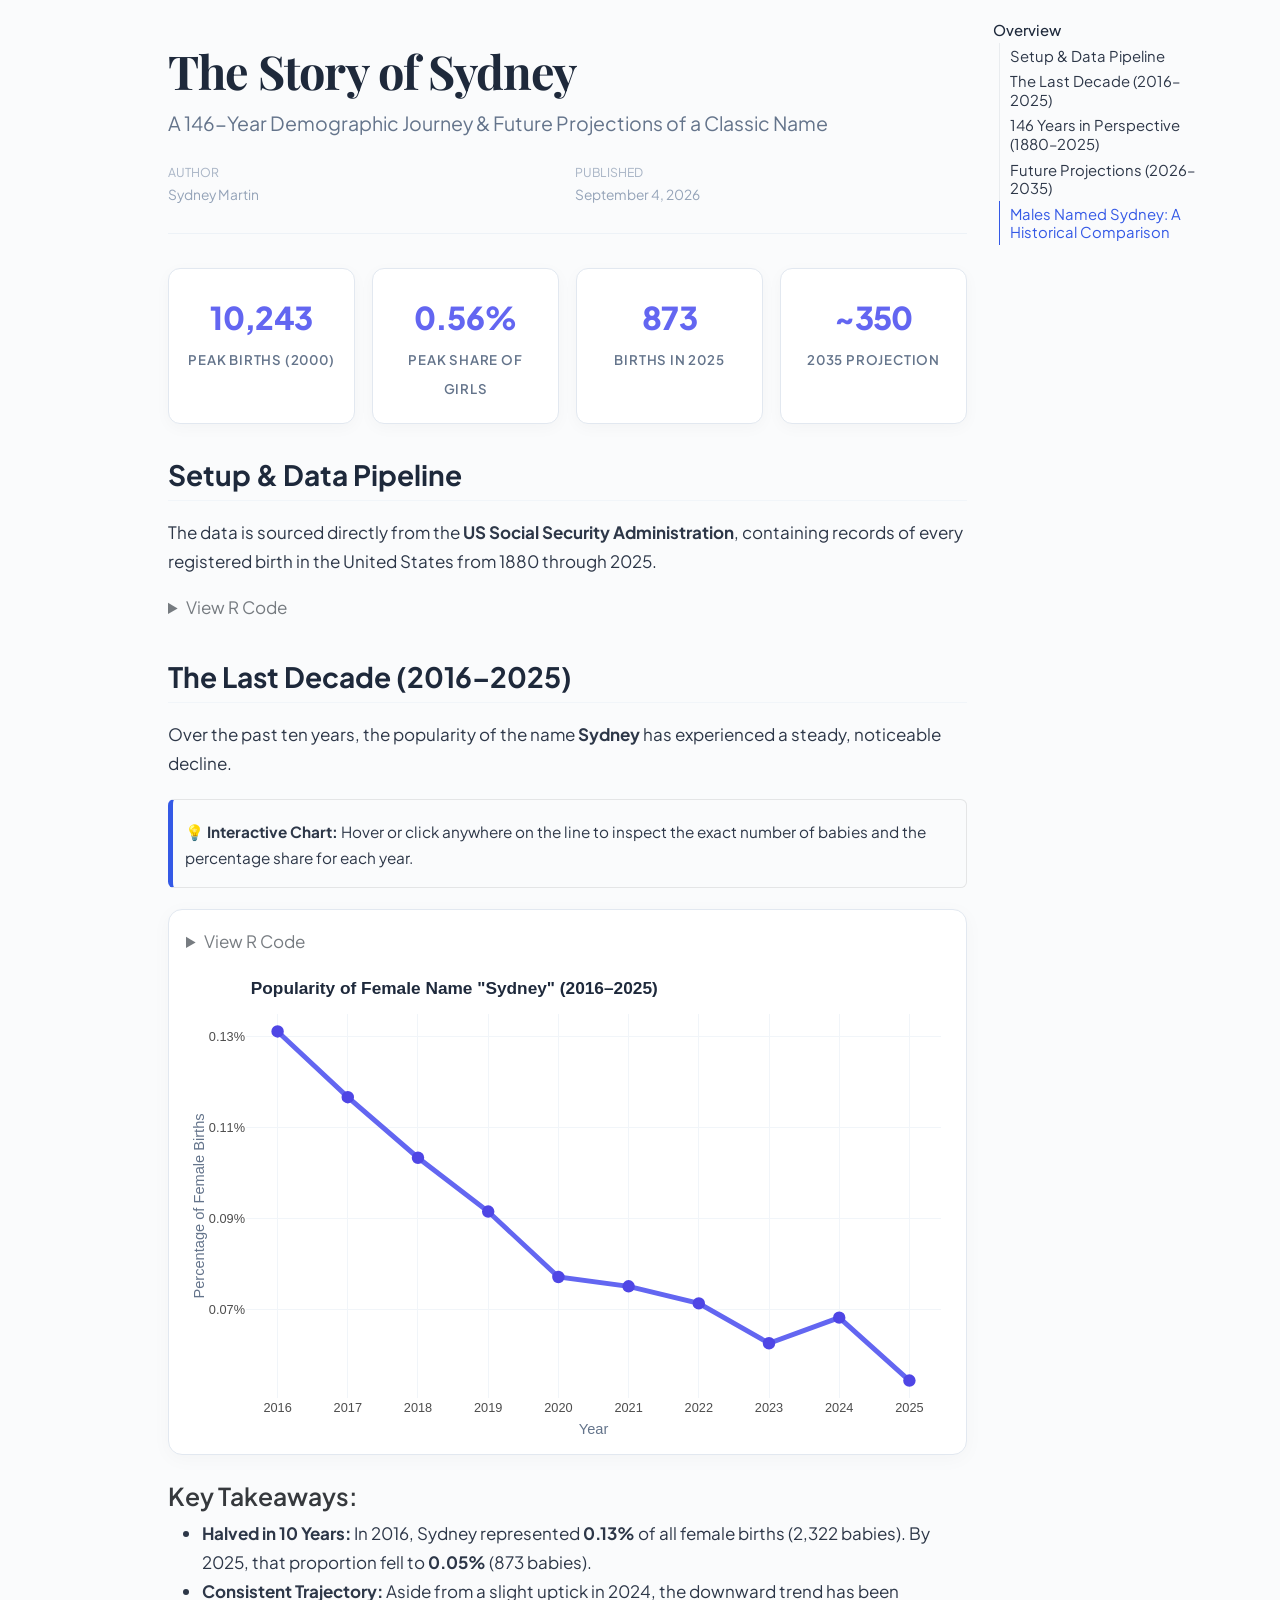
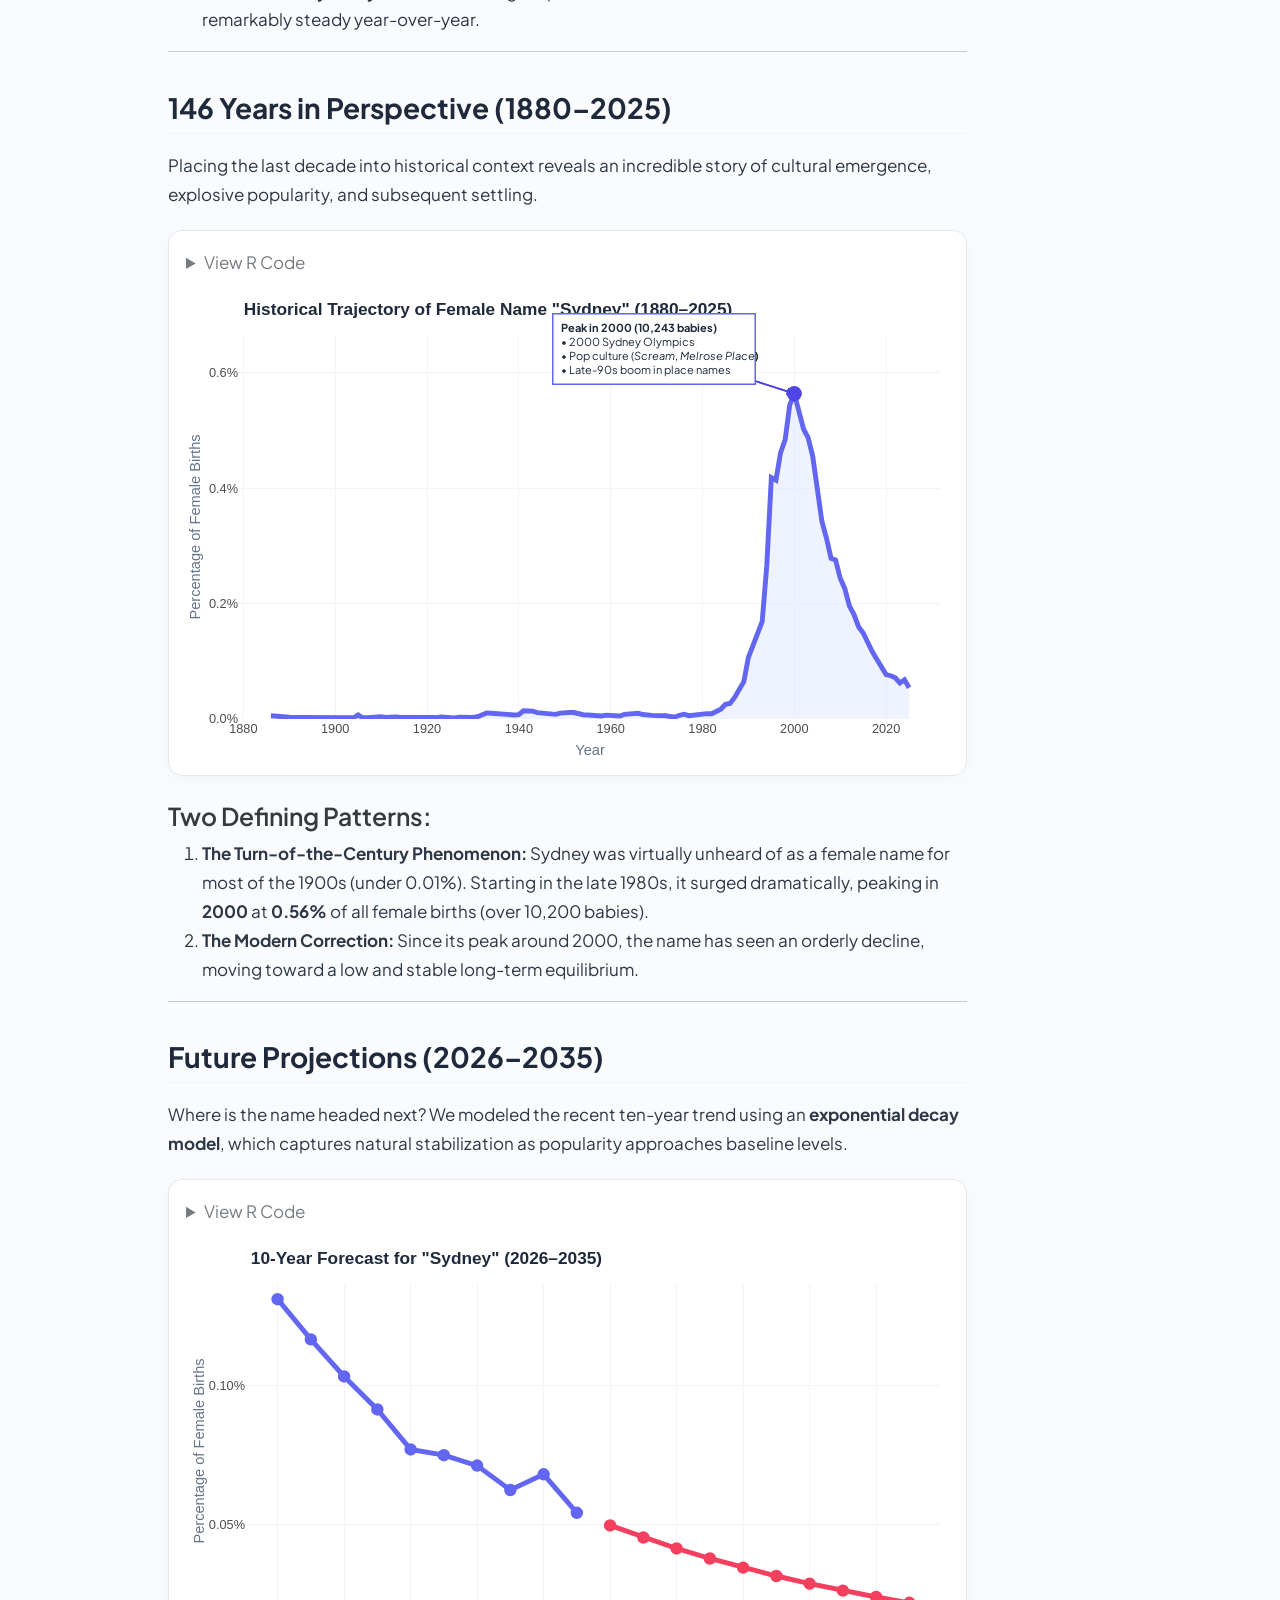
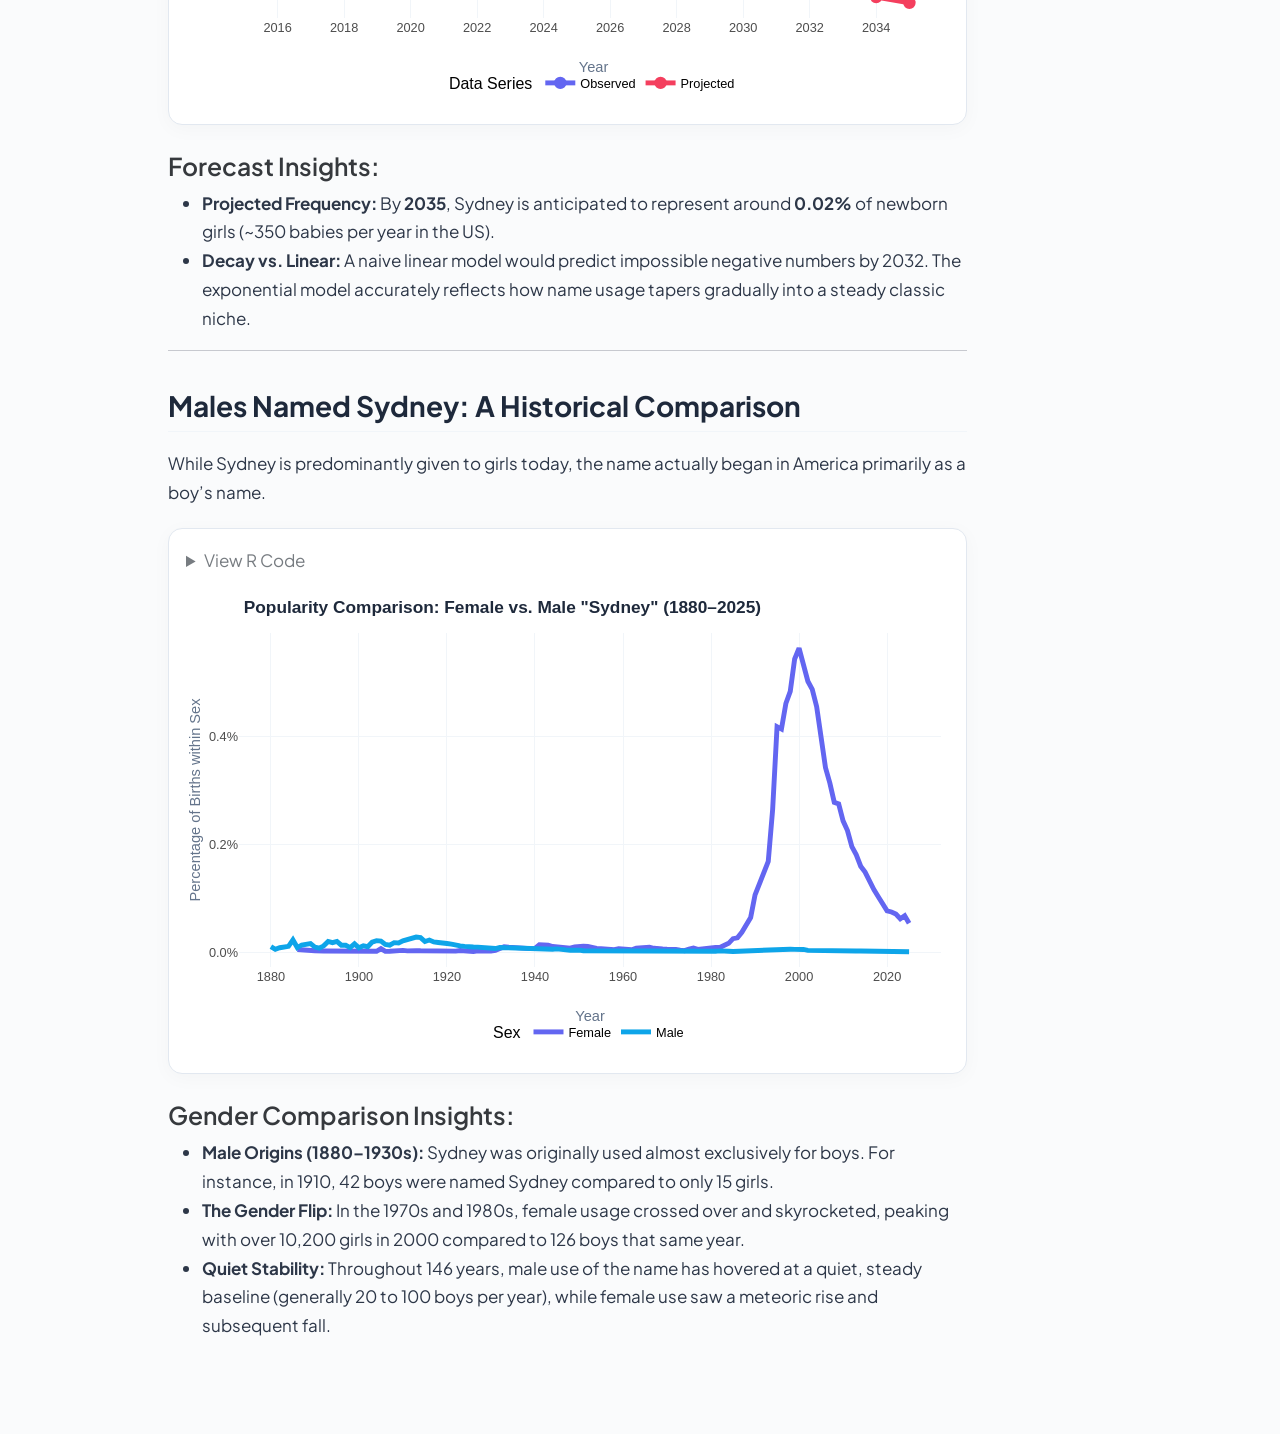
==== commit 7795389c: "Built site for gh-pages" ====
--- a/index.html
+++ b/index.html
@@ -103,6 +103,7 @@
   <li><a href="#the-last-decade-20162025" id="toc-the-last-decade-20162025" class="nav-link" data-scroll-target="#the-last-decade-20162025">The Last Decade (2016–2025)</a></li>
   <li><a href="#years-in-perspective-18802025" id="toc-years-in-perspective-18802025" class="nav-link" data-scroll-target="#years-in-perspective-18802025">146 Years in Perspective (1880–2025)</a></li>
   <li><a href="#future-projections-20262035" id="toc-future-projections-20262035" class="nav-link" data-scroll-target="#future-projections-20262035">Future Projections (2026–2035)</a></li>
+  <li><a href="#males-named-sydney-a-historical-comparison" id="toc-males-named-sydney-a-historical-comparison" class="nav-link" data-scroll-target="#males-named-sydney-a-historical-comparison">Males Named Sydney: A Historical Comparison</a></li>
   </ul>
 </nav>
 </div>
@@ -269,7 +270,7 @@
 <span id="cb1-4"><a href="#cb1-4" aria-hidden="true" tabindex="-1"></a><span class="co"># List all annual text files in the data directory</span></span>
 <span id="cb1-5"><a href="#cb1-5" aria-hidden="true" tabindex="-1"></a>files <span class="ot">&lt;-</span> fs<span class="sc">::</span><span class="fu">dir_ls</span>(<span class="st">"data"</span>, <span class="at">glob =</span> <span class="st">"*yob*.txt"</span>)</span>
 <span id="cb1-6"><a href="#cb1-6" aria-hidden="true" tabindex="-1"></a></span>
-<span id="cb1-7"><a href="#cb1-7" aria-hidden="true" tabindex="-1"></a><span class="co"># Read, aggregate, and calculate annual proportions among female births</span></span>
+<span id="cb1-7"><a href="#cb1-7" aria-hidden="true" tabindex="-1"></a><span class="co"># Read, aggregate, and calculate annual proportions within each sex</span></span>
 <span id="cb1-8"><a href="#cb1-8" aria-hidden="true" tabindex="-1"></a>babies <span class="ot">&lt;-</span> <span class="fu">read_csv</span>(</span>
 <span id="cb1-9"><a href="#cb1-9" aria-hidden="true" tabindex="-1"></a>  files,</span>
 <span id="cb1-10"><a href="#cb1-10" aria-hidden="true" tabindex="-1"></a>  <span class="at">id =</span> <span class="st">"file"</span>,</span>
@@ -278,10 +279,9 @@
 <span id="cb1-13"><a href="#cb1-13" aria-hidden="true" tabindex="-1"></a>) <span class="sc">|&gt;</span></span>
 <span id="cb1-14"><a href="#cb1-14" aria-hidden="true" tabindex="-1"></a>  <span class="fu">mutate</span>(<span class="at">year =</span> <span class="fu">parse_number</span>(file)) <span class="sc">|&gt;</span></span>
 <span id="cb1-15"><a href="#cb1-15" aria-hidden="true" tabindex="-1"></a>  <span class="fu">select</span>(<span class="sc">-</span>file) <span class="sc">|&gt;</span></span>
-<span id="cb1-16"><a href="#cb1-16" aria-hidden="true" tabindex="-1"></a>  <span class="fu">filter</span>(sex <span class="sc">==</span> <span class="st">"F"</span>) <span class="sc">|&gt;</span></span>
-<span id="cb1-17"><a href="#cb1-17" aria-hidden="true" tabindex="-1"></a>  <span class="fu">group_by</span>(year) <span class="sc">|&gt;</span></span>
-<span id="cb1-18"><a href="#cb1-18" aria-hidden="true" tabindex="-1"></a>  <span class="fu">mutate</span>(<span class="at">prop =</span> count <span class="sc">/</span> <span class="fu">sum</span>(count)) <span class="sc">|&gt;</span></span>
-<span id="cb1-19"><a href="#cb1-19" aria-hidden="true" tabindex="-1"></a>  <span class="fu">ungroup</span>()</span></code></pre></div><button title="Copy to Clipboard" class="code-copy-button"><i class="bi"></i></button></div>
+<span id="cb1-16"><a href="#cb1-16" aria-hidden="true" tabindex="-1"></a>  <span class="fu">group_by</span>(year, sex) <span class="sc">|&gt;</span></span>
+<span id="cb1-17"><a href="#cb1-17" aria-hidden="true" tabindex="-1"></a>  <span class="fu">mutate</span>(<span class="at">prop =</span> count <span class="sc">/</span> <span class="fu">sum</span>(count)) <span class="sc">|&gt;</span></span>
+<span id="cb1-18"><a href="#cb1-18" aria-hidden="true" tabindex="-1"></a>  <span class="fu">ungroup</span>()</span></code></pre></div><button title="Copy to Clipboard" class="code-copy-button"><i class="bi"></i></button></div>
 </details>
 </div>
 </section>
@@ -303,7 +303,7 @@
 <details class="code-fold">
 <summary>View R Code</summary>
 <div class="code-copy-outer-scaffold"><div class="sourceCode cell-code" id="cb2"><pre class="sourceCode r code-with-copy"><code class="sourceCode r"><span id="cb2-1"><a href="#cb2-1" aria-hidden="true" tabindex="-1"></a>sydney_recent <span class="ot">&lt;-</span> babies <span class="sc">|&gt;</span></span>
-<span id="cb2-2"><a href="#cb2-2" aria-hidden="true" tabindex="-1"></a>  <span class="fu">filter</span>(name <span class="sc">==</span> <span class="st">"Sydney"</span>, year <span class="sc">&gt;=</span> <span class="dv">2016</span>) <span class="sc">|&gt;</span></span>
+<span id="cb2-2"><a href="#cb2-2" aria-hidden="true" tabindex="-1"></a>  <span class="fu">filter</span>(name <span class="sc">==</span> <span class="st">"Sydney"</span>, sex <span class="sc">==</span> <span class="st">"F"</span>, year <span class="sc">&gt;=</span> <span class="dv">2016</span>) <span class="sc">|&gt;</span></span>
 <span id="cb2-3"><a href="#cb2-3" aria-hidden="true" tabindex="-1"></a>  <span class="fu">mutate</span>(<span class="at">tooltip =</span> <span class="fu">paste0</span>(</span>
 <span id="cb2-4"><a href="#cb2-4" aria-hidden="true" tabindex="-1"></a>    <span class="st">"&lt;b&gt;Year:&lt;/b&gt; "</span>, year, <span class="st">"&lt;br&gt;"</span>,</span>
 <span id="cb2-5"><a href="#cb2-5" aria-hidden="true" tabindex="-1"></a>    <span class="st">"&lt;b&gt;Count:&lt;/b&gt; "</span>, scales<span class="sc">::</span><span class="fu">comma</span>(count), <span class="st">" babies&lt;br&gt;"</span>,</span>
@@ -332,8 +332,8 @@
 <span id="cb2-28"><a href="#cb2-28" aria-hidden="true" tabindex="-1"></a>  <span class="fu">config</span>(<span class="at">displayModeBar =</span> <span class="cn">FALSE</span>)</span></code></pre></div><button title="Copy to Clipboard" class="code-copy-button"><i class="bi"></i></button></div>
 </details>
 <div class="cell-output-display">
-<div class="plotly html-widget html-fill-item" id="htmlwidget-9bb182247378106164b3" style="width:100%;height:464px;"></div>
-<script type="application/json" data-for="htmlwidget-9bb182247378106164b3">{"x":{"data":[{"x":[2016,2017,2018,2019,2020,2021,2022,2023,2024,2025],"y":[0.0013103674785076031,0.0011659689966932354,0.0010328768766085425,0.00091458001413279348,0.00077077774939083199,0.00075021589275386523,0.00071274794513365093,0.00062508491308016663,0.00068140156401409714,0.00054315804405864114],"text":["<b>Year:<\/b> 2016<br><b>Count:<\/b> 2,322 babies<br><b>Share:<\/b> 0.13%","<b>Year:<\/b> 2017<br><b>Count:<\/b> 2,013 babies<br><b>Share:<\/b> 0.12%","<b>Year:<\/b> 2018<br><b>Count:<\/b> 1,757 babies<br><b>Share:<\/b> 0.10%","<b>Year:<\/b> 2019<br><b>Count:<\/b> 1,535 babies<br><b>Share:<\/b> 0.09%","<b>Year:<\/b> 2020<br><b>Count:<\/b> 1,246 babies<br><b>Share:<\/b> 0.08%","<b>Year:<\/b> 2021<br><b>Count:<\/b> 1,231 babies<br><b>Share:<\/b> 0.08%","<b>Year:<\/b> 2022<br><b>Count:<\/b> 1,169 babies<br><b>Share:<\/b> 0.07%","<b>Year:<\/b> 2023<br><b>Count:<\/b> 1,003 babies<br><b>Share:<\/b> 0.06%","<b>Year:<\/b> 2024<br><b>Count:<\/b> 1,104 babies<br><b>Share:<\/b> 0.07%","<b>Year:<\/b> 2025<br><b>Count:<\/b> 873 babies<br><b>Share:<\/b> 0.05%"],"type":"scatter","mode":"lines+markers","line":{"width":4.9133858267716546,"color":"rgba(99,102,241,1)","dash":"solid"},"hoveron":"points","showlegend":false,"xaxis":"x","yaxis":"y","hoverinfo":"text","marker":{"autocolorscale":false,"color":"rgba(79,70,229,1)","opacity":1,"size":10.58267716535433,"symbol":"circle","line":{"width":1.8897637795275593,"color":"rgba(79,70,229,1)"}},"frame":null}],"layout":{"margin":{"t":41.238688252386879,"r":7.9701120797011216,"b":39.319219593192202,"l":58.447488584474911},"paper_bgcolor":"rgba(255,255,255,1)","font":{"color":"rgba(0,0,0,1)","family":"","size":15.940224159402243},"title":{"text":"<b> Popularity of Female Name \"Sydney\" (2016–2025) <\/b>","font":{"color":"rgba(30,41,59,1)","family":"","size":17.268576172685762},"x":0,"xref":"paper"},"xaxis":{"domain":[0,1],"automargin":true,"type":"linear","autorange":false,"range":[2015.55,2025.45],"tickmode":"array","ticktext":["2016","2017","2018","2019","2020","2021","2022","2023","2024","2025"],"tickvals":[2016,2017,2018,2019,2020,2021,2022,2023,2024,2025],"categoryorder":"array","categoryarray":["2016","2017","2018","2019","2020","2021","2022","2023","2024","2025"],"nticks":null,"ticks":"","tickcolor":null,"ticklen":3.9850560398505608,"tickwidth":0,"showticklabels":true,"tickfont":{"color":"rgba(77,77,77,1)","family":"","size":12.7521793275218},"tickangle":-0,"showline":false,"linecolor":null,"linewidth":0,"showgrid":true,"gridcolor":"rgba(241,245,249,1)","gridwidth":0.72455564360919278,"zeroline":false,"anchor":"y","title":{"text":"Year","font":{"color":"rgba(100,116,139,1)","family":"","size":14.611872146118724}},"hoverformat":".2f"},"yaxis":{"domain":[0,1],"automargin":true,"type":"linear","autorange":false,"range":[0.00050479757233619306,0.0013487279502300512],"tickmode":"array","ticktext":["0.07%","0.09%","0.11%","0.13%"],"tickvals":[0.00069999999999999999,0.00089999999999999998,0.0011000000000000001,0.0012999999999999999],"categoryorder":"array","categoryarray":["0.07%","0.09%","0.11%","0.13%"],"nticks":null,"ticks":"","tickcolor":null,"ticklen":3.9850560398505608,"tickwidth":0,"showticklabels":true,"tickfont":{"color":"rgba(77,77,77,1)","family":"","size":12.7521793275218},"tickangle":-0,"showline":false,"linecolor":null,"linewidth":0,"showgrid":true,"gridcolor":"rgba(241,245,249,1)","gridwidth":0.72455564360919278,"zeroline":false,"anchor":"x","title":{"text":"Percentage of Female Births","font":{"color":"rgba(100,116,139,1)","family":"","size":14.611872146118724}},"hoverformat":".2f"},"shapes":[],"showlegend":false,"legend":{"bgcolor":null,"bordercolor":null,"borderwidth":0,"font":{"color":"rgba(0,0,0,1)","family":"","size":12.7521793275218}},"hovermode":"closest","barmode":"relative"},"config":{"doubleClick":"reset","modeBarButtonsToAdd":["hoverclosest","hovercompare"],"showSendToCloud":false,"displayModeBar":false},"source":"A","attrs":{"63344d17a41c":{"x":{},"y":{},"text":{},"type":"scatter"},"63342907fe3c":{"x":{},"y":{},"text":{}}},"cur_data":"63344d17a41c","visdat":{"63344d17a41c":["function (y) ","x"],"63342907fe3c":["function (y) ","x"]},"highlight":{"on":"plotly_click","persistent":false,"dynamic":false,"selectize":false,"opacityDim":0.20000000000000001,"selected":{"opacity":1},"debounce":0},"shinyEvents":["plotly_hover","plotly_click","plotly_selected","plotly_relayout","plotly_brushed","plotly_brushing","plotly_clickannotation","plotly_doubleclick","plotly_deselect","plotly_afterplot","plotly_sunburstclick"],"base_url":"https://plot.ly"},"evals":[],"jsHooks":[]}</script>
+<div class="plotly html-widget html-fill-item" id="htmlwidget-1563697a2400471c5b8e" style="width:100%;height:464px;"></div>
+<script type="application/json" data-for="htmlwidget-1563697a2400471c5b8e">{"x":{"data":[{"x":[2016,2017,2018,2019,2020,2021,2022,2023,2024,2025],"y":[0.0013103674785076031,0.0011659689966932354,0.0010328768766085425,0.00091458001413279348,0.00077077774939083199,0.00075021589275386523,0.00071274794513365093,0.00062508491308016663,0.00068140156401409714,0.00054315804405864114],"text":["<b>Year:<\/b> 2016<br><b>Count:<\/b> 2,322 babies<br><b>Share:<\/b> 0.13%","<b>Year:<\/b> 2017<br><b>Count:<\/b> 2,013 babies<br><b>Share:<\/b> 0.12%","<b>Year:<\/b> 2018<br><b>Count:<\/b> 1,757 babies<br><b>Share:<\/b> 0.10%","<b>Year:<\/b> 2019<br><b>Count:<\/b> 1,535 babies<br><b>Share:<\/b> 0.09%","<b>Year:<\/b> 2020<br><b>Count:<\/b> 1,246 babies<br><b>Share:<\/b> 0.08%","<b>Year:<\/b> 2021<br><b>Count:<\/b> 1,231 babies<br><b>Share:<\/b> 0.08%","<b>Year:<\/b> 2022<br><b>Count:<\/b> 1,169 babies<br><b>Share:<\/b> 0.07%","<b>Year:<\/b> 2023<br><b>Count:<\/b> 1,003 babies<br><b>Share:<\/b> 0.06%","<b>Year:<\/b> 2024<br><b>Count:<\/b> 1,104 babies<br><b>Share:<\/b> 0.07%","<b>Year:<\/b> 2025<br><b>Count:<\/b> 873 babies<br><b>Share:<\/b> 0.05%"],"type":"scatter","mode":"lines+markers","line":{"width":4.9133858267716546,"color":"rgba(99,102,241,1)","dash":"solid"},"hoveron":"points","showlegend":false,"xaxis":"x","yaxis":"y","hoverinfo":"text","marker":{"autocolorscale":false,"color":"rgba(79,70,229,1)","opacity":1,"size":10.58267716535433,"symbol":"circle","line":{"width":1.8897637795275593,"color":"rgba(79,70,229,1)"}},"frame":null}],"layout":{"margin":{"t":41.238688252386879,"r":7.9701120797011216,"b":39.319219593192202,"l":58.447488584474911},"paper_bgcolor":"rgba(255,255,255,1)","font":{"color":"rgba(0,0,0,1)","family":"","size":15.940224159402243},"title":{"text":"<b> Popularity of Female Name \"Sydney\" (2016–2025) <\/b>","font":{"color":"rgba(30,41,59,1)","family":"","size":17.268576172685762},"x":0,"xref":"paper"},"xaxis":{"domain":[0,1],"automargin":true,"type":"linear","autorange":false,"range":[2015.55,2025.45],"tickmode":"array","ticktext":["2016","2017","2018","2019","2020","2021","2022","2023","2024","2025"],"tickvals":[2016,2017,2018,2019,2020,2021,2022,2023,2024,2025],"categoryorder":"array","categoryarray":["2016","2017","2018","2019","2020","2021","2022","2023","2024","2025"],"nticks":null,"ticks":"","tickcolor":null,"ticklen":3.9850560398505608,"tickwidth":0,"showticklabels":true,"tickfont":{"color":"rgba(77,77,77,1)","family":"","size":12.7521793275218},"tickangle":-0,"showline":false,"linecolor":null,"linewidth":0,"showgrid":true,"gridcolor":"rgba(241,245,249,1)","gridwidth":0.72455564360919278,"zeroline":false,"anchor":"y","title":{"text":"Year","font":{"color":"rgba(100,116,139,1)","family":"","size":14.611872146118724}},"hoverformat":".2f"},"yaxis":{"domain":[0,1],"automargin":true,"type":"linear","autorange":false,"range":[0.00050479757233619306,0.0013487279502300512],"tickmode":"array","ticktext":["0.07%","0.09%","0.11%","0.13%"],"tickvals":[0.00069999999999999999,0.00089999999999999998,0.0011000000000000001,0.0012999999999999999],"categoryorder":"array","categoryarray":["0.07%","0.09%","0.11%","0.13%"],"nticks":null,"ticks":"","tickcolor":null,"ticklen":3.9850560398505608,"tickwidth":0,"showticklabels":true,"tickfont":{"color":"rgba(77,77,77,1)","family":"","size":12.7521793275218},"tickangle":-0,"showline":false,"linecolor":null,"linewidth":0,"showgrid":true,"gridcolor":"rgba(241,245,249,1)","gridwidth":0.72455564360919278,"zeroline":false,"anchor":"x","title":{"text":"Percentage of Female Births","font":{"color":"rgba(100,116,139,1)","family":"","size":14.611872146118724}},"hoverformat":".2f"},"shapes":[],"showlegend":false,"legend":{"bgcolor":null,"bordercolor":null,"borderwidth":0,"font":{"color":"rgba(0,0,0,1)","family":"","size":12.7521793275218}},"hovermode":"closest","barmode":"relative"},"config":{"doubleClick":"reset","modeBarButtonsToAdd":["hoverclosest","hovercompare"],"showSendToCloud":false,"displayModeBar":false},"source":"A","attrs":{"84ac6465c359":{"x":{},"y":{},"text":{},"type":"scatter"},"84ac3e69ff96":{"x":{},"y":{},"text":{}}},"cur_data":"84ac6465c359","visdat":{"84ac6465c359":["function (y) ","x"],"84ac3e69ff96":["function (y) ","x"]},"highlight":{"on":"plotly_click","persistent":false,"dynamic":false,"selectize":false,"opacityDim":0.20000000000000001,"selected":{"opacity":1},"debounce":0},"shinyEvents":["plotly_hover","plotly_click","plotly_selected","plotly_relayout","plotly_brushed","plotly_brushing","plotly_clickannotation","plotly_doubleclick","plotly_deselect","plotly_afterplot","plotly_sunburstclick"],"base_url":"https://plot.ly"},"evals":[],"jsHooks":[]}</script>
 </div>
 </div>
 </div>
@@ -354,37 +354,61 @@
 <details class="code-fold">
 <summary>View R Code</summary>
 <div class="code-copy-outer-scaffold"><div class="sourceCode cell-code" id="cb3"><pre class="sourceCode r code-with-copy"><code class="sourceCode r"><span id="cb3-1"><a href="#cb3-1" aria-hidden="true" tabindex="-1"></a>sydney_history <span class="ot">&lt;-</span> babies <span class="sc">|&gt;</span></span>
-<span id="cb3-2"><a href="#cb3-2" aria-hidden="true" tabindex="-1"></a>  <span class="fu">filter</span>(name <span class="sc">==</span> <span class="st">"Sydney"</span>) <span class="sc">|&gt;</span></span>
+<span id="cb3-2"><a href="#cb3-2" aria-hidden="true" tabindex="-1"></a>  <span class="fu">filter</span>(name <span class="sc">==</span> <span class="st">"Sydney"</span>, sex <span class="sc">==</span> <span class="st">"F"</span>) <span class="sc">|&gt;</span></span>
 <span id="cb3-3"><a href="#cb3-3" aria-hidden="true" tabindex="-1"></a>  <span class="fu">mutate</span>(<span class="at">tooltip =</span> <span class="fu">paste0</span>(</span>
 <span id="cb3-4"><a href="#cb3-4" aria-hidden="true" tabindex="-1"></a>    <span class="st">"&lt;b&gt;Year:&lt;/b&gt; "</span>, year, <span class="st">"&lt;br&gt;"</span>,</span>
 <span id="cb3-5"><a href="#cb3-5" aria-hidden="true" tabindex="-1"></a>    <span class="st">"&lt;b&gt;Count:&lt;/b&gt; "</span>, scales<span class="sc">::</span><span class="fu">comma</span>(count), <span class="st">" babies&lt;br&gt;"</span>,</span>
 <span id="cb3-6"><a href="#cb3-6" aria-hidden="true" tabindex="-1"></a>    <span class="st">"&lt;b&gt;Share:&lt;/b&gt; "</span>, scales<span class="sc">::</span><span class="fu">percent</span>(prop, <span class="at">accuracy =</span> <span class="fl">0.01</span>)</span>
 <span id="cb3-7"><a href="#cb3-7" aria-hidden="true" tabindex="-1"></a>  ))</span>
 <span id="cb3-8"><a href="#cb3-8" aria-hidden="true" tabindex="-1"></a></span>
-<span id="cb3-9"><a href="#cb3-9" aria-hidden="true" tabindex="-1"></a>p_history <span class="ot">&lt;-</span> <span class="fu">ggplot</span>(sydney_history, <span class="fu">aes</span>(<span class="at">x =</span> year, <span class="at">y =</span> prop, <span class="at">text =</span> tooltip, <span class="at">group =</span> <span class="dv">1</span>)) <span class="sc">+</span></span>
-<span id="cb3-10"><a href="#cb3-10" aria-hidden="true" tabindex="-1"></a>  <span class="fu">geom_area</span>(<span class="at">fill =</span> <span class="st">"#e0e7ff"</span>, <span class="at">alpha =</span> <span class="fl">0.5</span>) <span class="sc">+</span></span>
-<span id="cb3-11"><a href="#cb3-11" aria-hidden="true" tabindex="-1"></a>  <span class="fu">geom_line</span>(<span class="at">color =</span> <span class="st">"#6366f1"</span>, <span class="at">linewidth =</span> <span class="fl">1.3</span>) <span class="sc">+</span></span>
-<span id="cb3-12"><a href="#cb3-12" aria-hidden="true" tabindex="-1"></a>  <span class="fu">scale_x_continuous</span>(<span class="at">breaks =</span> <span class="fu">seq</span>(<span class="dv">1880</span>, <span class="dv">2025</span>, <span class="at">by =</span> <span class="dv">20</span>)) <span class="sc">+</span></span>
-<span id="cb3-13"><a href="#cb3-13" aria-hidden="true" tabindex="-1"></a>  <span class="fu">scale_y_continuous</span>(<span class="at">labels =</span> scales<span class="sc">::</span><span class="fu">label_percent</span>(<span class="at">accuracy =</span> <span class="fl">0.1</span>)) <span class="sc">+</span></span>
-<span id="cb3-14"><a href="#cb3-14" aria-hidden="true" tabindex="-1"></a>  <span class="fu">labs</span>(</span>
-<span id="cb3-15"><a href="#cb3-15" aria-hidden="true" tabindex="-1"></a>    <span class="at">title =</span> <span class="st">'Historical Trajectory of Female Name "Sydney" (1880–2025)'</span>,</span>
-<span id="cb3-16"><a href="#cb3-16" aria-hidden="true" tabindex="-1"></a>    <span class="at">x =</span> <span class="st">"Year"</span>,</span>
-<span id="cb3-17"><a href="#cb3-17" aria-hidden="true" tabindex="-1"></a>    <span class="at">y =</span> <span class="st">"Percentage of Female Births"</span></span>
-<span id="cb3-18"><a href="#cb3-18" aria-hidden="true" tabindex="-1"></a>  ) <span class="sc">+</span></span>
-<span id="cb3-19"><a href="#cb3-19" aria-hidden="true" tabindex="-1"></a>  <span class="fu">theme_minimal</span>(<span class="at">base_size =</span> <span class="dv">12</span>) <span class="sc">+</span></span>
-<span id="cb3-20"><a href="#cb3-20" aria-hidden="true" tabindex="-1"></a>  <span class="fu">theme</span>(</span>
-<span id="cb3-21"><a href="#cb3-21" aria-hidden="true" tabindex="-1"></a>    <span class="at">plot.title =</span> <span class="fu">element_text</span>(<span class="at">face =</span> <span class="st">"bold"</span>, <span class="at">size =</span> <span class="dv">13</span>, <span class="at">color =</span> <span class="st">"#1e293b"</span>),</span>
-<span id="cb3-22"><a href="#cb3-22" aria-hidden="true" tabindex="-1"></a>    <span class="at">axis.title =</span> <span class="fu">element_text</span>(<span class="at">size =</span> <span class="dv">11</span>, <span class="at">color =</span> <span class="st">"#64748b"</span>),</span>
-<span id="cb3-23"><a href="#cb3-23" aria-hidden="true" tabindex="-1"></a>    <span class="at">panel.grid.minor =</span> <span class="fu">element_blank</span>(),</span>
-<span id="cb3-24"><a href="#cb3-24" aria-hidden="true" tabindex="-1"></a>    <span class="at">panel.grid.major =</span> <span class="fu">element_line</span>(<span class="at">color =</span> <span class="st">"#f1f5f9"</span>)</span>
-<span id="cb3-25"><a href="#cb3-25" aria-hidden="true" tabindex="-1"></a>  )</span>
-<span id="cb3-26"><a href="#cb3-26" aria-hidden="true" tabindex="-1"></a></span>
-<span id="cb3-27"><a href="#cb3-27" aria-hidden="true" tabindex="-1"></a><span class="fu">ggplotly</span>(p_history, <span class="at">tooltip =</span> <span class="st">"text"</span>) <span class="sc">|&gt;</span></span>
-<span id="cb3-28"><a href="#cb3-28" aria-hidden="true" tabindex="-1"></a>  <span class="fu">config</span>(<span class="at">displayModeBar =</span> <span class="cn">FALSE</span>)</span></code></pre></div><button title="Copy to Clipboard" class="code-copy-button"><i class="bi"></i></button></div>
+<span id="cb3-9"><a href="#cb3-9" aria-hidden="true" tabindex="-1"></a>sydney_peak <span class="ot">&lt;-</span> sydney_history <span class="sc">|&gt;</span> <span class="fu">filter</span>(year <span class="sc">==</span> <span class="dv">2000</span>)</span>
+<span id="cb3-10"><a href="#cb3-10" aria-hidden="true" tabindex="-1"></a></span>
+<span id="cb3-11"><a href="#cb3-11" aria-hidden="true" tabindex="-1"></a>p_history <span class="ot">&lt;-</span> <span class="fu">ggplot</span>(sydney_history, <span class="fu">aes</span>(<span class="at">x =</span> year, <span class="at">y =</span> prop, <span class="at">text =</span> tooltip, <span class="at">group =</span> <span class="dv">1</span>)) <span class="sc">+</span></span>
+<span id="cb3-12"><a href="#cb3-12" aria-hidden="true" tabindex="-1"></a>  <span class="fu">geom_area</span>(<span class="at">fill =</span> <span class="st">"#e0e7ff"</span>, <span class="at">alpha =</span> <span class="fl">0.5</span>) <span class="sc">+</span></span>
+<span id="cb3-13"><a href="#cb3-13" aria-hidden="true" tabindex="-1"></a>  <span class="fu">geom_line</span>(<span class="at">color =</span> <span class="st">"#6366f1"</span>, <span class="at">linewidth =</span> <span class="fl">1.3</span>) <span class="sc">+</span></span>
+<span id="cb3-14"><a href="#cb3-14" aria-hidden="true" tabindex="-1"></a>  <span class="fu">geom_point</span>(<span class="at">data =</span> sydney_peak, <span class="at">color =</span> <span class="st">"#4f46e5"</span>, <span class="at">size =</span> <span class="fl">3.5</span>) <span class="sc">+</span></span>
+<span id="cb3-15"><a href="#cb3-15" aria-hidden="true" tabindex="-1"></a>  <span class="fu">scale_x_continuous</span>(<span class="at">breaks =</span> <span class="fu">seq</span>(<span class="dv">1880</span>, <span class="dv">2025</span>, <span class="at">by =</span> <span class="dv">20</span>)) <span class="sc">+</span></span>
+<span id="cb3-16"><a href="#cb3-16" aria-hidden="true" tabindex="-1"></a>  <span class="fu">scale_y_continuous</span>(</span>
+<span id="cb3-17"><a href="#cb3-17" aria-hidden="true" tabindex="-1"></a>    <span class="at">labels =</span> scales<span class="sc">::</span><span class="fu">label_percent</span>(<span class="at">accuracy =</span> <span class="fl">0.1</span>),</span>
+<span id="cb3-18"><a href="#cb3-18" aria-hidden="true" tabindex="-1"></a>    <span class="at">expand =</span> <span class="fu">expansion</span>(<span class="at">mult =</span> <span class="fu">c</span>(<span class="dv">0</span>, <span class="fl">0.18</span>))</span>
+<span id="cb3-19"><a href="#cb3-19" aria-hidden="true" tabindex="-1"></a>  ) <span class="sc">+</span></span>
+<span id="cb3-20"><a href="#cb3-20" aria-hidden="true" tabindex="-1"></a>  <span class="fu">labs</span>(</span>
+<span id="cb3-21"><a href="#cb3-21" aria-hidden="true" tabindex="-1"></a>    <span class="at">title =</span> <span class="st">'Historical Trajectory of Female Name "Sydney" (1880–2025)'</span>,</span>
+<span id="cb3-22"><a href="#cb3-22" aria-hidden="true" tabindex="-1"></a>    <span class="at">x =</span> <span class="st">"Year"</span>,</span>
+<span id="cb3-23"><a href="#cb3-23" aria-hidden="true" tabindex="-1"></a>    <span class="at">y =</span> <span class="st">"Percentage of Female Births"</span></span>
+<span id="cb3-24"><a href="#cb3-24" aria-hidden="true" tabindex="-1"></a>  ) <span class="sc">+</span></span>
+<span id="cb3-25"><a href="#cb3-25" aria-hidden="true" tabindex="-1"></a>  <span class="fu">theme_minimal</span>(<span class="at">base_size =</span> <span class="dv">12</span>) <span class="sc">+</span></span>
+<span id="cb3-26"><a href="#cb3-26" aria-hidden="true" tabindex="-1"></a>  <span class="fu">theme</span>(</span>
+<span id="cb3-27"><a href="#cb3-27" aria-hidden="true" tabindex="-1"></a>    <span class="at">plot.title =</span> <span class="fu">element_text</span>(<span class="at">face =</span> <span class="st">"bold"</span>, <span class="at">size =</span> <span class="dv">13</span>, <span class="at">color =</span> <span class="st">"#1e293b"</span>),</span>
+<span id="cb3-28"><a href="#cb3-28" aria-hidden="true" tabindex="-1"></a>    <span class="at">axis.title =</span> <span class="fu">element_text</span>(<span class="at">size =</span> <span class="dv">11</span>, <span class="at">color =</span> <span class="st">"#64748b"</span>),</span>
+<span id="cb3-29"><a href="#cb3-29" aria-hidden="true" tabindex="-1"></a>    <span class="at">panel.grid.minor =</span> <span class="fu">element_blank</span>(),</span>
+<span id="cb3-30"><a href="#cb3-30" aria-hidden="true" tabindex="-1"></a>    <span class="at">panel.grid.major =</span> <span class="fu">element_line</span>(<span class="at">color =</span> <span class="st">"#f1f5f9"</span>)</span>
+<span id="cb3-31"><a href="#cb3-31" aria-hidden="true" tabindex="-1"></a>  )</span>
+<span id="cb3-32"><a href="#cb3-32" aria-hidden="true" tabindex="-1"></a></span>
+<span id="cb3-33"><a href="#cb3-33" aria-hidden="true" tabindex="-1"></a><span class="fu">ggplotly</span>(p_history, <span class="at">tooltip =</span> <span class="st">"text"</span>) <span class="sc">|&gt;</span></span>
+<span id="cb3-34"><a href="#cb3-34" aria-hidden="true" tabindex="-1"></a>  <span class="fu">config</span>(<span class="at">displayModeBar =</span> <span class="cn">FALSE</span>) <span class="sc">|&gt;</span></span>
+<span id="cb3-35"><a href="#cb3-35" aria-hidden="true" tabindex="-1"></a>  <span class="fu">add_annotations</span>(</span>
+<span id="cb3-36"><a href="#cb3-36" aria-hidden="true" tabindex="-1"></a>    <span class="at">x =</span> <span class="dv">2000</span>,</span>
+<span id="cb3-37"><a href="#cb3-37" aria-hidden="true" tabindex="-1"></a>    <span class="at">y =</span> <span class="fl">0.00564</span>,</span>
+<span id="cb3-38"><a href="#cb3-38" aria-hidden="true" tabindex="-1"></a>    <span class="at">text =</span> <span class="st">"&lt;b&gt;Peak in 2000 (10,243 babies)&lt;/b&gt;&lt;br&gt;• 2000 Sydney Olympics&lt;br&gt;• Pop culture (&lt;i&gt;Scream&lt;/i&gt;, &lt;i&gt;Melrose Place&lt;/i&gt;)&lt;br&gt;• Late-90s boom in place names"</span>,</span>
+<span id="cb3-39"><a href="#cb3-39" aria-hidden="true" tabindex="-1"></a>    <span class="at">showarrow =</span> <span class="cn">TRUE</span>,</span>
+<span id="cb3-40"><a href="#cb3-40" aria-hidden="true" tabindex="-1"></a>    <span class="at">arrowhead =</span> <span class="dv">2</span>,</span>
+<span id="cb3-41"><a href="#cb3-41" aria-hidden="true" tabindex="-1"></a>    <span class="at">arrowsize =</span> <span class="dv">1</span>,</span>
+<span id="cb3-42"><a href="#cb3-42" aria-hidden="true" tabindex="-1"></a>    <span class="at">arrowwidth =</span> <span class="fl">1.5</span>,</span>
+<span id="cb3-43"><a href="#cb3-43" aria-hidden="true" tabindex="-1"></a>    <span class="at">arrowcolor =</span> <span class="st">"#4f46e5"</span>,</span>
+<span id="cb3-44"><a href="#cb3-44" aria-hidden="true" tabindex="-1"></a>    <span class="at">ax =</span> <span class="sc">-</span><span class="dv">140</span>,</span>
+<span id="cb3-45"><a href="#cb3-45" aria-hidden="true" tabindex="-1"></a>    <span class="at">ay =</span> <span class="sc">-</span><span class="dv">45</span>,</span>
+<span id="cb3-46"><a href="#cb3-46" aria-hidden="true" tabindex="-1"></a>    <span class="at">bgcolor =</span> <span class="st">"rgba(255, 255, 255, 0.95)"</span>,</span>
+<span id="cb3-47"><a href="#cb3-47" aria-hidden="true" tabindex="-1"></a>    <span class="at">bordercolor =</span> <span class="st">"#6366f1"</span>,</span>
+<span id="cb3-48"><a href="#cb3-48" aria-hidden="true" tabindex="-1"></a>    <span class="at">borderwidth =</span> <span class="fl">1.5</span>,</span>
+<span id="cb3-49"><a href="#cb3-49" aria-hidden="true" tabindex="-1"></a>    <span class="at">borderpad =</span> <span class="dv">7</span>,</span>
+<span id="cb3-50"><a href="#cb3-50" aria-hidden="true" tabindex="-1"></a>    <span class="at">font =</span> <span class="fu">list</span>(<span class="at">family =</span> <span class="st">"Plus Jakarta Sans, sans-serif"</span>, <span class="at">size =</span> <span class="dv">11</span>, <span class="at">color =</span> <span class="st">"#1e293b"</span>),</span>
+<span id="cb3-51"><a href="#cb3-51" aria-hidden="true" tabindex="-1"></a>    <span class="at">align =</span> <span class="st">"left"</span></span>
+<span id="cb3-52"><a href="#cb3-52" aria-hidden="true" tabindex="-1"></a>  )</span></code></pre></div><button title="Copy to Clipboard" class="code-copy-button"><i class="bi"></i></button></div>
 </details>
 <div class="cell-output-display">
-<div class="plotly html-widget html-fill-item" id="htmlwidget-cf28b8e1f4f4652db3bf" style="width:100%;height:464px;"></div>
-<script type="application/json" data-for="htmlwidget-cf28b8e1f4f4652db3bf">{"x":{"data":[{"x":[1886,1888,1890,1892,1896,1899,1901,1902,1903,1904,1905,1906,1907,1908,1909,1910,1911,1912,1913,1914,1915,1916,1917,1918,1919,1920,1921,1922,1923,1924,1925,1926,1927,1928,1929,1930,1931,1932,1933,1934,1935,1936,1937,1938,1939,1940,1941,1942,1943,1944,1945,1946,1947,1948,1949,1950,1951,1952,1953,1954,1955,1956,1957,1958,1959,1960,1961,1962,1963,1964,1965,1966,1967,1968,1969,1970,1971,1972,1973,1974,1975,1976,1977,1978,1979,1980,1981,1982,1983,1984,1985,1986,1987,1988,1989,1990,1991,1992,1993,1994,1995,1996,1997,1998,1999,2000,2001,2002,2003,2004,2005,2006,2007,2008,2009,2010,2011,2012,2013,2014,2015,2016,2017,2018,2019,2020,2021,2022,2023,2024,2025,2025,2025,2024,2023,2022,2021,2020,2019,2018,2017,2016,2015,2014,2013,2012,2011,2010,2009,2008,2007,2006,2005,2004,2003,2002,2001,2000,1999,1998,1997,1996,1995,1994,1993,1992,1991,1990,1989,1988,1987,1986,1985,1984,1983,1982,1981,1980,1979,1978,1977,1976,1975,1974,1973,1972,1971,1970,1969,1968,1967,1966,1965,1964,1963,1962,1961,1960,1959,1958,1957,1956,1955,1954,1953,1952,1951,1950,1949,1948,1947,1946,1945,1944,1943,1942,1941,1940,1939,1938,1937,1936,1935,1934,1933,1932,1931,1930,1929,1928,1927,1926,1925,1924,1923,1922,1921,1920,1919,1918,1917,1916,1915,1914,1913,1912,1911,1910,1909,1908,1907,1906,1905,1904,1903,1902,1901,1899,1896,1892,1890,1888,1886,1886],"y":[0,0,0,0,0,0,0,0,0,0,0,0,0,0,0,0,0,0,0,0,0,0,0,0,0,0,0,0,0,0,0,0,0,0,0,0,0,0,0,0,0,0,0,0,0,0,0,0,0,0,0,0,0,0,0,0,0,0,0,0,0,0,0,0,0,0,0,0,0,0,0,0,0,0,0,0,0,0,0,0,0,0,0,0,0,0,0,0,0,0,0,0,0,0,0,0,0,0,0,0,0,0,0,0,0,0,0,0,0,0,0,0,0,0,0,0,0,0,0,0,0,0,0,0,0,0,0,0,0,0,0,0,0.00054315804405864114,0.00068140156401409714,0.00062508491308016663,0.00071274794513365093,0.00075021589275386523,0.00077077774939083199,0.00091458001413279348,0.0010328768766085425,0.0011659689966932354,0.0013103674785076031,0.0014901142682362538,0.0015982265563115954,0.0018105184454046341,0.0019624622314035976,0.0022591534371081017,0.0024386882276334035,0.0027548644232203334,0.00278380359377198,0.0031373903382733016,0.0034272928436589558,0.003991683271621708,0.0045571136827773995,0.004877007571922316,0.0050275978055320273,0.0053531442433289791,0.0056403066899554854,0.0054396633711480792,0.0048405471804788928,0.0046142091445444677,0.0041408847768434464,0.0041852710304182772,0.0026526624902772108,0.0016859472702026232,0.0014686015908404381,0.0012693285945065806,0.0010681853017070423,0.00064712034160143025,0.00051323690768586303,0.00037443231230070538,0.00027046767007840648,0.00025569086509517511,0.00016925829825925265,0.00012031540593879238,9.1535883542733968e-05,9.2322818124048299e-05,7.8298772455937364e-05,7.0393230289272571e-05,7.1808175556627599e-05,5.8050570526225162e-05,8.2588275604583713e-05,6.3792089918037454e-05,3.338934566422311e-05,4.3203683422609519e-05,5.5217966348593651e-05,6.2506648844258067e-05,5.8919631334718421e-05,6.2832836203094693e-05,6.0961150068672734e-05,7.7527596493087622e-05,9.8098484969361946e-05,9.4608772895889555e-05,8.9188882526631324e-05,8.0414753357575358e-05,5.084910375912169e-05,6.2918164275858998e-05,6.3305506936156889e-05,6.7211541407745734e-05,5.2196762905898184e-05,5.7216882794883346e-05,5.9769796628286154e-05,6.8532489258555179e-05,7.3638650507360003e-05,8.1326698917398119e-05,0.0001116303149107362,0.00011383456450505009,0.00011791805745761663,0.00010287121751008401,8.0687528417322968e-05,7.728036300335183e-05,9.6734879606441774e-05,0.0001009876902126097,0.00010925066850107329,0.00013617211582083477,0.00013844478385215578,0.00014154234806339441,7.4331367487284964e-05,7.0216266099586722e-05,7.8843198097613322e-05,8.5523663269842194e-05,9.3234267918761228e-05,8.9645300249767065e-05,9.8637745696569229e-05,0.00010615795510014564,6.7469554363593429e-05,3.8507487358273661e-05,2.5756554376971153e-05,2.9555035506344929e-05,2.4277779415564483e-05,3.186767200785622e-05,1.7715524113780905e-05,2.053583750073929e-05,2.6423844877617562e-05,3.64731764655171e-05,2.4979121617514693e-05,1.94638046223292e-05,2.5035696730922173e-05,3.5394565341464642e-05,3.800865733554129e-05,2.9594910415281332e-05,3.734437450087807e-05,2.7443152018799575e-05,3.0200333254112171e-05,3.3624424782161765e-05,2.1500791049937378e-05,2.8686927606147607e-05,3.7830735202507925e-05,4.6079233241558863e-05,3.2903395630429059e-05,2.1973606559435465e-05,2.031852677135223e-05,7.2012262659584323e-05,2.1789498914156639e-05,1.9086154903233195e-05,1.8934158357726839e-05,2.9246485199189455e-05,2.5748641759147206e-05,2.1015644045427417e-05,2.8256702725358977e-05,3.151641217163838e-05,3.3590487174032312e-05,5.5350681159320019e-05,0],"text":["<b>Year:<\/b> 1886<br><b>Count:<\/b> 8 babies<br><b>Share:<\/b> 0.01%","<b>Year:<\/b> 1888<br><b>Count:<\/b> 6 babies<br><b>Share:<\/b> 0.00%","<b>Year:<\/b> 1890<br><b>Count:<\/b> 6 babies<br><b>Share:<\/b> 0.00%","<b>Year:<\/b> 1892<br><b>Count:<\/b> 6 babies<br><b>Share:<\/b> 0.00%","<b>Year:<\/b> 1896<br><b>Count:<\/b> 5 babies<br><b>Share:<\/b> 0.00%","<b>Year:<\/b> 1899<br><b>Count:<\/b> 6 babies<br><b>Share:<\/b> 0.00%","<b>Year:<\/b> 1901<br><b>Count:<\/b> 7 babies<br><b>Share:<\/b> 0.00%","<b>Year:<\/b> 1902<br><b>Count:<\/b> 5 babies<br><b>Share:<\/b> 0.00%","<b>Year:<\/b> 1903<br><b>Count:<\/b> 5 babies<br><b>Share:<\/b> 0.00%","<b>Year:<\/b> 1904<br><b>Count:<\/b> 6 babies<br><b>Share:<\/b> 0.00%","<b>Year:<\/b> 1905<br><b>Count:<\/b> 21 babies<br><b>Share:<\/b> 0.01%","<b>Year:<\/b> 1906<br><b>Count:<\/b> 6 babies<br><b>Share:<\/b> 0.00%","<b>Year:<\/b> 1907<br><b>Count:<\/b> 7 babies<br><b>Share:<\/b> 0.00%","<b>Year:<\/b> 1908<br><b>Count:<\/b> 11 babies<br><b>Share:<\/b> 0.00%","<b>Year:<\/b> 1909<br><b>Count:<\/b> 16 babies<br><b>Share:<\/b> 0.00%","<b>Year:<\/b> 1910<br><b>Count:<\/b> 15 babies<br><b>Share:<\/b> 0.00%","<b>Year:<\/b> 1911<br><b>Count:<\/b> 12 babies<br><b>Share:<\/b> 0.00%","<b>Year:<\/b> 1912<br><b>Count:<\/b> 12 babies<br><b>Share:<\/b> 0.00%","<b>Year:<\/b> 1913<br><b>Count:<\/b> 21 babies<br><b>Share:<\/b> 0.00%","<b>Year:<\/b> 1914<br><b>Count:<\/b> 23 babies<br><b>Share:<\/b> 0.00%","<b>Year:<\/b> 1915<br><b>Count:<\/b> 27 babies<br><b>Share:<\/b> 0.00%","<b>Year:<\/b> 1916<br><b>Count:<\/b> 39 babies<br><b>Share:<\/b> 0.00%","<b>Year:<\/b> 1917<br><b>Count:<\/b> 32 babies<br><b>Share:<\/b> 0.00%","<b>Year:<\/b> 1918<br><b>Count:<\/b> 44 babies<br><b>Share:<\/b> 0.00%","<b>Year:<\/b> 1919<br><b>Count:<\/b> 40 babies<br><b>Share:<\/b> 0.00%","<b>Year:<\/b> 1920<br><b>Count:<\/b> 30 babies<br><b>Share:<\/b> 0.00%","<b>Year:<\/b> 1921<br><b>Count:<\/b> 24 babies<br><b>Share:<\/b> 0.00%","<b>Year:<\/b> 1922<br><b>Count:<\/b> 30 babies<br><b>Share:<\/b> 0.00%","<b>Year:<\/b> 1923<br><b>Count:<\/b> 44 babies<br><b>Share:<\/b> 0.00%","<b>Year:<\/b> 1924<br><b>Count:<\/b> 33 babies<br><b>Share:<\/b> 0.00%","<b>Year:<\/b> 1925<br><b>Count:<\/b> 25 babies<br><b>Share:<\/b> 0.00%","<b>Year:<\/b> 1926<br><b>Count:<\/b> 21 babies<br><b>Share:<\/b> 0.00%","<b>Year:<\/b> 1927<br><b>Count:<\/b> 38 babies<br><b>Share:<\/b> 0.00%","<b>Year:<\/b> 1928<br><b>Count:<\/b> 28 babies<br><b>Share:<\/b> 0.00%","<b>Year:<\/b> 1929<br><b>Count:<\/b> 33 babies<br><b>Share:<\/b> 0.00%","<b>Year:<\/b> 1930<br><b>Count:<\/b> 29 babies<br><b>Share:<\/b> 0.00%","<b>Year:<\/b> 1931<br><b>Count:<\/b> 41 babies<br><b>Share:<\/b> 0.00%","<b>Year:<\/b> 1932<br><b>Count:<\/b> 72 babies<br><b>Share:<\/b> 0.01%","<b>Year:<\/b> 1933<br><b>Count:<\/b> 107 babies<br><b>Share:<\/b> 0.01%","<b>Year:<\/b> 1934<br><b>Count:<\/b> 103 babies<br><b>Share:<\/b> 0.01%","<b>Year:<\/b> 1935<br><b>Count:<\/b> 94 babies<br><b>Share:<\/b> 0.01%","<b>Year:<\/b> 1936<br><b>Count:<\/b> 97 babies<br><b>Share:<\/b> 0.01%","<b>Year:<\/b> 1937<br><b>Count:<\/b> 91 babies<br><b>Share:<\/b> 0.01%","<b>Year:<\/b> 1938<br><b>Count:<\/b> 87 babies<br><b>Share:<\/b> 0.01%","<b>Year:<\/b> 1939<br><b>Count:<\/b> 77 babies<br><b>Share:<\/b> 0.01%","<b>Year:<\/b> 1940<br><b>Count:<\/b> 85 babies<br><b>Share:<\/b> 0.01%","<b>Year:<\/b> 1941<br><b>Count:<\/b> 171 babies<br><b>Share:<\/b> 0.01%","<b>Year:<\/b> 1942<br><b>Count:<\/b> 187 babies<br><b>Share:<\/b> 0.01%","<b>Year:<\/b> 1943<br><b>Count:<\/b> 190 babies<br><b>Share:<\/b> 0.01%","<b>Year:<\/b> 1944<br><b>Count:<\/b> 145 babies<br><b>Share:<\/b> 0.01%","<b>Year:<\/b> 1945<br><b>Count:<\/b> 132 babies<br><b>Share:<\/b> 0.01%","<b>Year:<\/b> 1946<br><b>Count:<\/b> 152 babies<br><b>Share:<\/b> 0.01%","<b>Year:<\/b> 1947<br><b>Count:<\/b> 137 babies<br><b>Share:<\/b> 0.01%","<b>Year:<\/b> 1948<br><b>Count:<\/b> 137 babies<br><b>Share:<\/b> 0.01%","<b>Year:<\/b> 1949<br><b>Count:<\/b> 176 babies<br><b>Share:<\/b> 0.01%","<b>Year:<\/b> 1950<br><b>Count:<\/b> 202 babies<br><b>Share:<\/b> 0.01%","<b>Year:<\/b> 1951<br><b>Count:<\/b> 205 babies<br><b>Share:<\/b> 0.01%","<b>Year:<\/b> 1952<br><b>Count:<\/b> 207 babies<br><b>Share:<\/b> 0.01%","<b>Year:<\/b> 1953<br><b>Count:<\/b> 153 babies<br><b>Share:<\/b> 0.01%","<b>Year:<\/b> 1954<br><b>Count:<\/b> 143 babies<br><b>Share:<\/b> 0.01%","<b>Year:<\/b> 1955<br><b>Count:<\/b> 134 babies<br><b>Share:<\/b> 0.01%","<b>Year:<\/b> 1956<br><b>Count:<\/b> 120 babies<br><b>Share:<\/b> 0.01%","<b>Year:<\/b> 1957<br><b>Count:<\/b> 117 babies<br><b>Share:<\/b> 0.01%","<b>Year:<\/b> 1958<br><b>Count:<\/b> 105 babies<br><b>Share:<\/b> 0.01%","<b>Year:<\/b> 1959<br><b>Count:<\/b> 136 babies<br><b>Share:<\/b> 0.01%","<b>Year:<\/b> 1960<br><b>Count:<\/b> 128 babies<br><b>Share:<\/b> 0.01%","<b>Year:<\/b> 1961<br><b>Count:<\/b> 127 babies<br><b>Share:<\/b> 0.01%","<b>Year:<\/b> 1962<br><b>Count:<\/b> 100 babies<br><b>Share:<\/b> 0.01%","<b>Year:<\/b> 1963<br><b>Count:<\/b> 155 babies<br><b>Share:<\/b> 0.01%","<b>Year:<\/b> 1964<br><b>Count:<\/b> 169 babies<br><b>Share:<\/b> 0.01%","<b>Year:<\/b> 1965<br><b>Count:<\/b> 167 babies<br><b>Share:<\/b> 0.01%","<b>Year:<\/b> 1966<br><b>Count:<\/b> 166 babies<br><b>Share:<\/b> 0.01%","<b>Year:<\/b> 1967<br><b>Count:<\/b> 128 babies<br><b>Share:<\/b> 0.01%","<b>Year:<\/b> 1968<br><b>Count:<\/b> 100 babies<br><b>Share:<\/b> 0.01%","<b>Year:<\/b> 1969<br><b>Count:<\/b> 106 babies<br><b>Share:<\/b> 0.01%","<b>Year:<\/b> 1970<br><b>Count:<\/b> 103 babies<br><b>Share:<\/b> 0.01%","<b>Year:<\/b> 1971<br><b>Count:<\/b> 104 babies<br><b>Share:<\/b> 0.01%","<b>Year:<\/b> 1972<br><b>Count:<\/b> 84 babies<br><b>Share:<\/b> 0.01%","<b>Year:<\/b> 1973<br><b>Count:<\/b> 63 babies<br><b>Share:<\/b> 0.00%","<b>Year:<\/b> 1974<br><b>Count:<\/b> 49 babies<br><b>Share:<\/b> 0.00%","<b>Year:<\/b> 1975<br><b>Count:<\/b> 93 babies<br><b>Share:<\/b> 0.01%","<b>Year:<\/b> 1976<br><b>Count:<\/b> 121 babies<br><b>Share:<\/b> 0.01%","<b>Year:<\/b> 1977<br><b>Count:<\/b> 89 babies<br><b>Share:<\/b> 0.01%","<b>Year:<\/b> 1978<br><b>Count:<\/b> 110 babies<br><b>Share:<\/b> 0.01%","<b>Year:<\/b> 1979<br><b>Count:<\/b> 113 babies<br><b>Share:<\/b> 0.01%","<b>Year:<\/b> 1980<br><b>Count:<\/b> 130 babies<br><b>Share:<\/b> 0.01%","<b>Year:<\/b> 1981<br><b>Count:<\/b> 154 babies<br><b>Share:<\/b> 0.01%","<b>Year:<\/b> 1982<br><b>Count:<\/b> 155 babies<br><b>Share:<\/b> 0.01%","<b>Year:<\/b> 1983<br><b>Count:<\/b> 201 babies<br><b>Share:<\/b> 0.01%","<b>Year:<\/b> 1984<br><b>Count:<\/b> 285 babies<br><b>Share:<\/b> 0.02%","<b>Year:<\/b> 1985<br><b>Count:<\/b> 440 babies<br><b>Share:<\/b> 0.03%","<b>Year:<\/b> 1986<br><b>Count:<\/b> 464 babies<br><b>Share:<\/b> 0.03%","<b>Year:<\/b> 1987<br><b>Count:<\/b> 651 babies<br><b>Share:<\/b> 0.04%","<b>Year:<\/b> 1988<br><b>Count:<\/b> 914 babies<br><b>Share:<\/b> 0.05%","<b>Year:<\/b> 1989<br><b>Count:<\/b> 1,193 babies<br><b>Share:<\/b> 0.06%","<b>Year:<\/b> 1990<br><b>Count:<\/b> 2,028 babies<br><b>Share:<\/b> 0.11%","<b>Year:<\/b> 1991<br><b>Count:<\/b> 2,380 babies<br><b>Share:<\/b> 0.13%","<b>Year:<\/b> 1992<br><b>Count:<\/b> 2,708 babies<br><b>Share:<\/b> 0.15%","<b>Year:<\/b> 1993<br><b>Count:<\/b> 3,050 babies<br><b>Share:<\/b> 0.17%","<b>Year:<\/b> 1994<br><b>Count:<\/b> 4,737 babies<br><b>Share:<\/b> 0.27%","<b>Year:<\/b> 1995<br><b>Count:<\/b> 7,360 babies<br><b>Share:<\/b> 0.42%","<b>Year:<\/b> 1996<br><b>Count:<\/b> 7,259 babies<br><b>Share:<\/b> 0.41%","<b>Year:<\/b> 1997<br><b>Count:<\/b> 8,032 babies<br><b>Share:<\/b> 0.46%","<b>Year:<\/b> 1998<br><b>Count:<\/b> 8,553 babies<br><b>Share:<\/b> 0.48%","<b>Year:<\/b> 1999<br><b>Count:<\/b> 9,649 babies<br><b>Share:<\/b> 0.54%","<b>Year:<\/b> 2000<br><b>Count:<\/b> 10,243 babies<br><b>Share:<\/b> 0.56%","<b>Year:<\/b> 2001<br><b>Count:<\/b> 9,639 babies<br><b>Share:<\/b> 0.54%","<b>Year:<\/b> 2002<br><b>Count:<\/b> 9,034 babies<br><b>Share:<\/b> 0.50%","<b>Year:<\/b> 2003<br><b>Count:<\/b> 8,911 babies<br><b>Share:<\/b> 0.49%","<b>Year:<\/b> 2004<br><b>Count:<\/b> 8,368 babies<br><b>Share:<\/b> 0.46%","<b>Year:<\/b> 2005<br><b>Count:<\/b> 7,376 babies<br><b>Share:<\/b> 0.40%","<b>Year:<\/b> 2006<br><b>Count:<\/b> 6,516 babies<br><b>Share:<\/b> 0.34%","<b>Year:<\/b> 2007<br><b>Count:<\/b> 6,032 babies<br><b>Share:<\/b> 0.31%","<b>Year:<\/b> 2008<br><b>Count:<\/b> 5,264 babies<br><b>Share:<\/b> 0.28%","<b>Year:<\/b> 2009<br><b>Count:<\/b> 5,061 babies<br><b>Share:<\/b> 0.28%","<b>Year:<\/b> 2010<br><b>Count:<\/b> 4,335 babies<br><b>Share:<\/b> 0.24%","<b>Year:<\/b> 2011<br><b>Count:<\/b> 3,974 babies<br><b>Share:<\/b> 0.23%","<b>Year:<\/b> 2012<br><b>Count:<\/b> 3,456 babies<br><b>Share:<\/b> 0.20%","<b>Year:<\/b> 2013<br><b>Count:<\/b> 3,177 babies<br><b>Share:<\/b> 0.18%","<b>Year:<\/b> 2014<br><b>Count:<\/b> 2,855 babies<br><b>Share:<\/b> 0.16%","<b>Year:<\/b> 2015<br><b>Count:<\/b> 2,660 babies<br><b>Share:<\/b> 0.15%","<b>Year:<\/b> 2016<br><b>Count:<\/b> 2,322 babies<br><b>Share:<\/b> 0.13%","<b>Year:<\/b> 2017<br><b>Count:<\/b> 2,013 babies<br><b>Share:<\/b> 0.12%","<b>Year:<\/b> 2018<br><b>Count:<\/b> 1,757 babies<br><b>Share:<\/b> 0.10%","<b>Year:<\/b> 2019<br><b>Count:<\/b> 1,535 babies<br><b>Share:<\/b> 0.09%","<b>Year:<\/b> 2020<br><b>Count:<\/b> 1,246 babies<br><b>Share:<\/b> 0.08%","<b>Year:<\/b> 2021<br><b>Count:<\/b> 1,231 babies<br><b>Share:<\/b> 0.08%","<b>Year:<\/b> 2022<br><b>Count:<\/b> 1,169 babies<br><b>Share:<\/b> 0.07%","<b>Year:<\/b> 2023<br><b>Count:<\/b> 1,003 babies<br><b>Share:<\/b> 0.06%","<b>Year:<\/b> 2024<br><b>Count:<\/b> 1,104 babies<br><b>Share:<\/b> 0.07%","<b>Year:<\/b> 2025<br><b>Count:<\/b> 873 babies<br><b>Share:<\/b> 0.05%","<b>Year:<\/b> 2025<br><b>Count:<\/b> 873 babies<br><b>Share:<\/b> 0.05%","<b>Year:<\/b> 2025<br><b>Count:<\/b> 873 babies<br><b>Share:<\/b> 0.05%","<b>Year:<\/b> 2024<br><b>Count:<\/b> 1,104 babies<br><b>Share:<\/b> 0.07%","<b>Year:<\/b> 2023<br><b>Count:<\/b> 1,003 babies<br><b>Share:<\/b> 0.06%","<b>Year:<\/b> 2022<br><b>Count:<\/b> 1,169 babies<br><b>Share:<\/b> 0.07%","<b>Year:<\/b> 2021<br><b>Count:<\/b> 1,231 babies<br><b>Share:<\/b> 0.08%","<b>Year:<\/b> 2020<br><b>Count:<\/b> 1,246 babies<br><b>Share:<\/b> 0.08%","<b>Year:<\/b> 2019<br><b>Count:<\/b> 1,535 babies<br><b>Share:<\/b> 0.09%","<b>Year:<\/b> 2018<br><b>Count:<\/b> 1,757 babies<br><b>Share:<\/b> 0.10%","<b>Year:<\/b> 2017<br><b>Count:<\/b> 2,013 babies<br><b>Share:<\/b> 0.12%","<b>Year:<\/b> 2016<br><b>Count:<\/b> 2,322 babies<br><b>Share:<\/b> 0.13%","<b>Year:<\/b> 2015<br><b>Count:<\/b> 2,660 babies<br><b>Share:<\/b> 0.15%","<b>Year:<\/b> 2014<br><b>Count:<\/b> 2,855 babies<br><b>Share:<\/b> 0.16%","<b>Year:<\/b> 2013<br><b>Count:<\/b> 3,177 babies<br><b>Share:<\/b> 0.18%","<b>Year:<\/b> 2012<br><b>Count:<\/b> 3,456 babies<br><b>Share:<\/b> 0.20%","<b>Year:<\/b> 2011<br><b>Count:<\/b> 3,974 babies<br><b>Share:<\/b> 0.23%","<b>Year:<\/b> 2010<br><b>Count:<\/b> 4,335 babies<br><b>Share:<\/b> 0.24%","<b>Year:<\/b> 2009<br><b>Count:<\/b> 5,061 babies<br><b>Share:<\/b> 0.28%","<b>Year:<\/b> 2008<br><b>Count:<\/b> 5,264 babies<br><b>Share:<\/b> 0.28%","<b>Year:<\/b> 2007<br><b>Count:<\/b> 6,032 babies<br><b>Share:<\/b> 0.31%","<b>Year:<\/b> 2006<br><b>Count:<\/b> 6,516 babies<br><b>Share:<\/b> 0.34%","<b>Year:<\/b> 2005<br><b>Count:<\/b> 7,376 babies<br><b>Share:<\/b> 0.40%","<b>Year:<\/b> 2004<br><b>Count:<\/b> 8,368 babies<br><b>Share:<\/b> 0.46%","<b>Year:<\/b> 2003<br><b>Count:<\/b> 8,911 babies<br><b>Share:<\/b> 0.49%","<b>Year:<\/b> 2002<br><b>Count:<\/b> 9,034 babies<br><b>Share:<\/b> 0.50%","<b>Year:<\/b> 2001<br><b>Count:<\/b> 9,639 babies<br><b>Share:<\/b> 0.54%","<b>Year:<\/b> 2000<br><b>Count:<\/b> 10,243 babies<br><b>Share:<\/b> 0.56%","<b>Year:<\/b> 1999<br><b>Count:<\/b> 9,649 babies<br><b>Share:<\/b> 0.54%","<b>Year:<\/b> 1998<br><b>Count:<\/b> 8,553 babies<br><b>Share:<\/b> 0.48%","<b>Year:<\/b> 1997<br><b>Count:<\/b> 8,032 babies<br><b>Share:<\/b> 0.46%","<b>Year:<\/b> 1996<br><b>Count:<\/b> 7,259 babies<br><b>Share:<\/b> 0.41%","<b>Year:<\/b> 1995<br><b>Count:<\/b> 7,360 babies<br><b>Share:<\/b> 0.42%","<b>Year:<\/b> 1994<br><b>Count:<\/b> 4,737 babies<br><b>Share:<\/b> 0.27%","<b>Year:<\/b> 1993<br><b>Count:<\/b> 3,050 babies<br><b>Share:<\/b> 0.17%","<b>Year:<\/b> 1992<br><b>Count:<\/b> 2,708 babies<br><b>Share:<\/b> 0.15%","<b>Year:<\/b> 1991<br><b>Count:<\/b> 2,380 babies<br><b>Share:<\/b> 0.13%","<b>Year:<\/b> 1990<br><b>Count:<\/b> 2,028 babies<br><b>Share:<\/b> 0.11%","<b>Year:<\/b> 1989<br><b>Count:<\/b> 1,193 babies<br><b>Share:<\/b> 0.06%","<b>Year:<\/b> 1988<br><b>Count:<\/b> 914 babies<br><b>Share:<\/b> 0.05%","<b>Year:<\/b> 1987<br><b>Count:<\/b> 651 babies<br><b>Share:<\/b> 0.04%","<b>Year:<\/b> 1986<br><b>Count:<\/b> 464 babies<br><b>Share:<\/b> 0.03%","<b>Year:<\/b> 1985<br><b>Count:<\/b> 440 babies<br><b>Share:<\/b> 0.03%","<b>Year:<\/b> 1984<br><b>Count:<\/b> 285 babies<br><b>Share:<\/b> 0.02%","<b>Year:<\/b> 1983<br><b>Count:<\/b> 201 babies<br><b>Share:<\/b> 0.01%","<b>Year:<\/b> 1982<br><b>Count:<\/b> 155 babies<br><b>Share:<\/b> 0.01%","<b>Year:<\/b> 1981<br><b>Count:<\/b> 154 babies<br><b>Share:<\/b> 0.01%","<b>Year:<\/b> 1980<br><b>Count:<\/b> 130 babies<br><b>Share:<\/b> 0.01%","<b>Year:<\/b> 1979<br><b>Count:<\/b> 113 babies<br><b>Share:<\/b> 0.01%","<b>Year:<\/b> 1978<br><b>Count:<\/b> 110 babies<br><b>Share:<\/b> 0.01%","<b>Year:<\/b> 1977<br><b>Count:<\/b> 89 babies<br><b>Share:<\/b> 0.01%","<b>Year:<\/b> 1976<br><b>Count:<\/b> 121 babies<br><b>Share:<\/b> 0.01%","<b>Year:<\/b> 1975<br><b>Count:<\/b> 93 babies<br><b>Share:<\/b> 0.01%","<b>Year:<\/b> 1974<br><b>Count:<\/b> 49 babies<br><b>Share:<\/b> 0.00%","<b>Year:<\/b> 1973<br><b>Count:<\/b> 63 babies<br><b>Share:<\/b> 0.00%","<b>Year:<\/b> 1972<br><b>Count:<\/b> 84 babies<br><b>Share:<\/b> 0.01%","<b>Year:<\/b> 1971<br><b>Count:<\/b> 104 babies<br><b>Share:<\/b> 0.01%","<b>Year:<\/b> 1970<br><b>Count:<\/b> 103 babies<br><b>Share:<\/b> 0.01%","<b>Year:<\/b> 1969<br><b>Count:<\/b> 106 babies<br><b>Share:<\/b> 0.01%","<b>Year:<\/b> 1968<br><b>Count:<\/b> 100 babies<br><b>Share:<\/b> 0.01%","<b>Year:<\/b> 1967<br><b>Count:<\/b> 128 babies<br><b>Share:<\/b> 0.01%","<b>Year:<\/b> 1966<br><b>Count:<\/b> 166 babies<br><b>Share:<\/b> 0.01%","<b>Year:<\/b> 1965<br><b>Count:<\/b> 167 babies<br><b>Share:<\/b> 0.01%","<b>Year:<\/b> 1964<br><b>Count:<\/b> 169 babies<br><b>Share:<\/b> 0.01%","<b>Year:<\/b> 1963<br><b>Count:<\/b> 155 babies<br><b>Share:<\/b> 0.01%","<b>Year:<\/b> 1962<br><b>Count:<\/b> 100 babies<br><b>Share:<\/b> 0.01%","<b>Year:<\/b> 1961<br><b>Count:<\/b> 127 babies<br><b>Share:<\/b> 0.01%","<b>Year:<\/b> 1960<br><b>Count:<\/b> 128 babies<br><b>Share:<\/b> 0.01%","<b>Year:<\/b> 1959<br><b>Count:<\/b> 136 babies<br><b>Share:<\/b> 0.01%","<b>Year:<\/b> 1958<br><b>Count:<\/b> 105 babies<br><b>Share:<\/b> 0.01%","<b>Year:<\/b> 1957<br><b>Count:<\/b> 117 babies<br><b>Share:<\/b> 0.01%","<b>Year:<\/b> 1956<br><b>Count:<\/b> 120 babies<br><b>Share:<\/b> 0.01%","<b>Year:<\/b> 1955<br><b>Count:<\/b> 134 babies<br><b>Share:<\/b> 0.01%","<b>Year:<\/b> 1954<br><b>Count:<\/b> 143 babies<br><b>Share:<\/b> 0.01%","<b>Year:<\/b> 1953<br><b>Count:<\/b> 153 babies<br><b>Share:<\/b> 0.01%","<b>Year:<\/b> 1952<br><b>Count:<\/b> 207 babies<br><b>Share:<\/b> 0.01%","<b>Year:<\/b> 1951<br><b>Count:<\/b> 205 babies<br><b>Share:<\/b> 0.01%","<b>Year:<\/b> 1950<br><b>Count:<\/b> 202 babies<br><b>Share:<\/b> 0.01%","<b>Year:<\/b> 1949<br><b>Count:<\/b> 176 babies<br><b>Share:<\/b> 0.01%","<b>Year:<\/b> 1948<br><b>Count:<\/b> 137 babies<br><b>Share:<\/b> 0.01%","<b>Year:<\/b> 1947<br><b>Count:<\/b> 137 babies<br><b>Share:<\/b> 0.01%","<b>Year:<\/b> 1946<br><b>Count:<\/b> 152 babies<br><b>Share:<\/b> 0.01%","<b>Year:<\/b> 1945<br><b>Count:<\/b> 132 babies<br><b>Share:<\/b> 0.01%","<b>Year:<\/b> 1944<br><b>Count:<\/b> 145 babies<br><b>Share:<\/b> 0.01%","<b>Year:<\/b> 1943<br><b>Count:<\/b> 190 babies<br><b>Share:<\/b> 0.01%","<b>Year:<\/b> 1942<br><b>Count:<\/b> 187 babies<br><b>Share:<\/b> 0.01%","<b>Year:<\/b> 1941<br><b>Count:<\/b> 171 babies<br><b>Share:<\/b> 0.01%","<b>Year:<\/b> 1940<br><b>Count:<\/b> 85 babies<br><b>Share:<\/b> 0.01%","<b>Year:<\/b> 1939<br><b>Count:<\/b> 77 babies<br><b>Share:<\/b> 0.01%","<b>Year:<\/b> 1938<br><b>Count:<\/b> 87 babies<br><b>Share:<\/b> 0.01%","<b>Year:<\/b> 1937<br><b>Count:<\/b> 91 babies<br><b>Share:<\/b> 0.01%","<b>Year:<\/b> 1936<br><b>Count:<\/b> 97 babies<br><b>Share:<\/b> 0.01%","<b>Year:<\/b> 1935<br><b>Count:<\/b> 94 babies<br><b>Share:<\/b> 0.01%","<b>Year:<\/b> 1934<br><b>Count:<\/b> 103 babies<br><b>Share:<\/b> 0.01%","<b>Year:<\/b> 1933<br><b>Count:<\/b> 107 babies<br><b>Share:<\/b> 0.01%","<b>Year:<\/b> 1932<br><b>Count:<\/b> 72 babies<br><b>Share:<\/b> 0.01%","<b>Year:<\/b> 1931<br><b>Count:<\/b> 41 babies<br><b>Share:<\/b> 0.00%","<b>Year:<\/b> 1930<br><b>Count:<\/b> 29 babies<br><b>Share:<\/b> 0.00%","<b>Year:<\/b> 1929<br><b>Count:<\/b> 33 babies<br><b>Share:<\/b> 0.00%","<b>Year:<\/b> 1928<br><b>Count:<\/b> 28 babies<br><b>Share:<\/b> 0.00%","<b>Year:<\/b> 1927<br><b>Count:<\/b> 38 babies<br><b>Share:<\/b> 0.00%","<b>Year:<\/b> 1926<br><b>Count:<\/b> 21 babies<br><b>Share:<\/b> 0.00%","<b>Year:<\/b> 1925<br><b>Count:<\/b> 25 babies<br><b>Share:<\/b> 0.00%","<b>Year:<\/b> 1924<br><b>Count:<\/b> 33 babies<br><b>Share:<\/b> 0.00%","<b>Year:<\/b> 1923<br><b>Count:<\/b> 44 babies<br><b>Share:<\/b> 0.00%","<b>Year:<\/b> 1922<br><b>Count:<\/b> 30 babies<br><b>Share:<\/b> 0.00%","<b>Year:<\/b> 1921<br><b>Count:<\/b> 24 babies<br><b>Share:<\/b> 0.00%","<b>Year:<\/b> 1920<br><b>Count:<\/b> 30 babies<br><b>Share:<\/b> 0.00%","<b>Year:<\/b> 1919<br><b>Count:<\/b> 40 babies<br><b>Share:<\/b> 0.00%","<b>Year:<\/b> 1918<br><b>Count:<\/b> 44 babies<br><b>Share:<\/b> 0.00%","<b>Year:<\/b> 1917<br><b>Count:<\/b> 32 babies<br><b>Share:<\/b> 0.00%","<b>Year:<\/b> 1916<br><b>Count:<\/b> 39 babies<br><b>Share:<\/b> 0.00%","<b>Year:<\/b> 1915<br><b>Count:<\/b> 27 babies<br><b>Share:<\/b> 0.00%","<b>Year:<\/b> 1914<br><b>Count:<\/b> 23 babies<br><b>Share:<\/b> 0.00%","<b>Year:<\/b> 1913<br><b>Count:<\/b> 21 babies<br><b>Share:<\/b> 0.00%","<b>Year:<\/b> 1912<br><b>Count:<\/b> 12 babies<br><b>Share:<\/b> 0.00%","<b>Year:<\/b> 1911<br><b>Count:<\/b> 12 babies<br><b>Share:<\/b> 0.00%","<b>Year:<\/b> 1910<br><b>Count:<\/b> 15 babies<br><b>Share:<\/b> 0.00%","<b>Year:<\/b> 1909<br><b>Count:<\/b> 16 babies<br><b>Share:<\/b> 0.00%","<b>Year:<\/b> 1908<br><b>Count:<\/b> 11 babies<br><b>Share:<\/b> 0.00%","<b>Year:<\/b> 1907<br><b>Count:<\/b> 7 babies<br><b>Share:<\/b> 0.00%","<b>Year:<\/b> 1906<br><b>Count:<\/b> 6 babies<br><b>Share:<\/b> 0.00%","<b>Year:<\/b> 1905<br><b>Count:<\/b> 21 babies<br><b>Share:<\/b> 0.01%","<b>Year:<\/b> 1904<br><b>Count:<\/b> 6 babies<br><b>Share:<\/b> 0.00%","<b>Year:<\/b> 1903<br><b>Count:<\/b> 5 babies<br><b>Share:<\/b> 0.00%","<b>Year:<\/b> 1902<br><b>Count:<\/b> 5 babies<br><b>Share:<\/b> 0.00%","<b>Year:<\/b> 1901<br><b>Count:<\/b> 7 babies<br><b>Share:<\/b> 0.00%","<b>Year:<\/b> 1899<br><b>Count:<\/b> 6 babies<br><b>Share:<\/b> 0.00%","<b>Year:<\/b> 1896<br><b>Count:<\/b> 5 babies<br><b>Share:<\/b> 0.00%","<b>Year:<\/b> 1892<br><b>Count:<\/b> 6 babies<br><b>Share:<\/b> 0.00%","<b>Year:<\/b> 1890<br><b>Count:<\/b> 6 babies<br><b>Share:<\/b> 0.00%","<b>Year:<\/b> 1888<br><b>Count:<\/b> 6 babies<br><b>Share:<\/b> 0.00%","<b>Year:<\/b> 1886<br><b>Count:<\/b> 8 babies<br><b>Share:<\/b> 0.01%","<b>Year:<\/b> 1886<br><b>Count:<\/b> 8 babies<br><b>Share:<\/b> 0.01%"],"type":"scatter","mode":"lines","line":{"width":1.8897637795275593,"color":"transparent","dash":"solid"},"fill":"toself","fillcolor":"rgba(224,231,255,0.5)","hoveron":"points","showlegend":false,"xaxis":"x","yaxis":"y","hoverinfo":"text","frame":null},{"x":[1886,1888,1890,1892,1896,1899,1901,1902,1903,1904,1905,1906,1907,1908,1909,1910,1911,1912,1913,1914,1915,1916,1917,1918,1919,1920,1921,1922,1923,1924,1925,1926,1927,1928,1929,1930,1931,1932,1933,1934,1935,1936,1937,1938,1939,1940,1941,1942,1943,1944,1945,1946,1947,1948,1949,1950,1951,1952,1953,1954,1955,1956,1957,1958,1959,1960,1961,1962,1963,1964,1965,1966,1967,1968,1969,1970,1971,1972,1973,1974,1975,1976,1977,1978,1979,1980,1981,1982,1983,1984,1985,1986,1987,1988,1989,1990,1991,1992,1993,1994,1995,1996,1997,1998,1999,2000,2001,2002,2003,2004,2005,2006,2007,2008,2009,2010,2011,2012,2013,2014,2015,2016,2017,2018,2019,2020,2021,2022,2023,2024,2025],"y":[5.5350681159320019e-05,3.3590487174032312e-05,3.151641217163838e-05,2.8256702725358977e-05,2.1015644045427417e-05,2.5748641759147206e-05,2.9246485199189455e-05,1.8934158357726839e-05,1.9086154903233195e-05,2.1789498914156639e-05,7.2012262659584323e-05,2.031852677135223e-05,2.1973606559435465e-05,3.2903395630429059e-05,4.6079233241558863e-05,3.7830735202507925e-05,2.8686927606147607e-05,2.1500791049937378e-05,3.3624424782161765e-05,3.0200333254112171e-05,2.7443152018799575e-05,3.734437450087807e-05,2.9594910415281332e-05,3.800865733554129e-05,3.5394565341464642e-05,2.5035696730922173e-05,1.94638046223292e-05,2.4979121617514693e-05,3.64731764655171e-05,2.6423844877617562e-05,2.053583750073929e-05,1.7715524113780905e-05,3.186767200785622e-05,2.4277779415564483e-05,2.9555035506344929e-05,2.5756554376971153e-05,3.8507487358273661e-05,6.7469554363593429e-05,0.00010615795510014564,9.8637745696569229e-05,8.9645300249767065e-05,9.3234267918761228e-05,8.5523663269842194e-05,7.8843198097613322e-05,7.0216266099586722e-05,7.4331367487284964e-05,0.00014154234806339441,0.00013844478385215578,0.00013617211582083477,0.00010925066850107329,0.0001009876902126097,9.6734879606441774e-05,7.728036300335183e-05,8.0687528417322968e-05,0.00010287121751008401,0.00011791805745761663,0.00011383456450505009,0.0001116303149107362,8.1326698917398119e-05,7.3638650507360003e-05,6.8532489258555179e-05,5.9769796628286154e-05,5.7216882794883346e-05,5.2196762905898184e-05,6.7211541407745734e-05,6.3305506936156889e-05,6.2918164275858998e-05,5.084910375912169e-05,8.0414753357575358e-05,8.9188882526631324e-05,9.4608772895889555e-05,9.8098484969361946e-05,7.7527596493087622e-05,6.0961150068672734e-05,6.2832836203094693e-05,5.8919631334718421e-05,6.2506648844258067e-05,5.5217966348593651e-05,4.3203683422609519e-05,3.338934566422311e-05,6.3792089918037454e-05,8.2588275604583713e-05,5.8050570526225162e-05,7.1808175556627599e-05,7.0393230289272571e-05,7.8298772455937364e-05,9.2322818124048299e-05,9.1535883542733968e-05,0.00012031540593879238,0.00016925829825925265,0.00025569086509517511,0.00027046767007840648,0.00037443231230070538,0.00051323690768586303,0.00064712034160143025,0.0010681853017070423,0.0012693285945065806,0.0014686015908404381,0.0016859472702026232,0.0026526624902772108,0.0041852710304182772,0.0041408847768434464,0.0046142091445444677,0.0048405471804788928,0.0054396633711480792,0.0056403066899554854,0.0053531442433289791,0.0050275978055320273,0.004877007571922316,0.0045571136827773995,0.003991683271621708,0.0034272928436589558,0.0031373903382733016,0.00278380359377198,0.0027548644232203334,0.0024386882276334035,0.0022591534371081017,0.0019624622314035976,0.0018105184454046341,0.0015982265563115954,0.0014901142682362538,0.0013103674785076031,0.0011659689966932354,0.0010328768766085425,0.00091458001413279348,0.00077077774939083199,0.00075021589275386523,0.00071274794513365093,0.00062508491308016663,0.00068140156401409714,0.00054315804405864114],"text":["<b>Year:<\/b> 1886<br><b>Count:<\/b> 8 babies<br><b>Share:<\/b> 0.01%","<b>Year:<\/b> 1888<br><b>Count:<\/b> 6 babies<br><b>Share:<\/b> 0.00%","<b>Year:<\/b> 1890<br><b>Count:<\/b> 6 babies<br><b>Share:<\/b> 0.00%","<b>Year:<\/b> 1892<br><b>Count:<\/b> 6 babies<br><b>Share:<\/b> 0.00%","<b>Year:<\/b> 1896<br><b>Count:<\/b> 5 babies<br><b>Share:<\/b> 0.00%","<b>Year:<\/b> 1899<br><b>Count:<\/b> 6 babies<br><b>Share:<\/b> 0.00%","<b>Year:<\/b> 1901<br><b>Count:<\/b> 7 babies<br><b>Share:<\/b> 0.00%","<b>Year:<\/b> 1902<br><b>Count:<\/b> 5 babies<br><b>Share:<\/b> 0.00%","<b>Year:<\/b> 1903<br><b>Count:<\/b> 5 babies<br><b>Share:<\/b> 0.00%","<b>Year:<\/b> 1904<br><b>Count:<\/b> 6 babies<br><b>Share:<\/b> 0.00%","<b>Year:<\/b> 1905<br><b>Count:<\/b> 21 babies<br><b>Share:<\/b> 0.01%","<b>Year:<\/b> 1906<br><b>Count:<\/b> 6 babies<br><b>Share:<\/b> 0.00%","<b>Year:<\/b> 1907<br><b>Count:<\/b> 7 babies<br><b>Share:<\/b> 0.00%","<b>Year:<\/b> 1908<br><b>Count:<\/b> 11 babies<br><b>Share:<\/b> 0.00%","<b>Year:<\/b> 1909<br><b>Count:<\/b> 16 babies<br><b>Share:<\/b> 0.00%","<b>Year:<\/b> 1910<br><b>Count:<\/b> 15 babies<br><b>Share:<\/b> 0.00%","<b>Year:<\/b> 1911<br><b>Count:<\/b> 12 babies<br><b>Share:<\/b> 0.00%","<b>Year:<\/b> 1912<br><b>Count:<\/b> 12 babies<br><b>Share:<\/b> 0.00%","<b>Year:<\/b> 1913<br><b>Count:<\/b> 21 babies<br><b>Share:<\/b> 0.00%","<b>Year:<\/b> 1914<br><b>Count:<\/b> 23 babies<br><b>Share:<\/b> 0.00%","<b>Year:<\/b> 1915<br><b>Count:<\/b> 27 babies<br><b>Share:<\/b> 0.00%","<b>Year:<\/b> 1916<br><b>Count:<\/b> 39 babies<br><b>Share:<\/b> 0.00%","<b>Year:<\/b> 1917<br><b>Count:<\/b> 32 babies<br><b>Share:<\/b> 0.00%","<b>Year:<\/b> 1918<br><b>Count:<\/b> 44 babies<br><b>Share:<\/b> 0.00%","<b>Year:<\/b> 1919<br><b>Count:<\/b> 40 babies<br><b>Share:<\/b> 0.00%","<b>Year:<\/b> 1920<br><b>Count:<\/b> 30 babies<br><b>Share:<\/b> 0.00%","<b>Year:<\/b> 1921<br><b>Count:<\/b> 24 babies<br><b>Share:<\/b> 0.00%","<b>Year:<\/b> 1922<br><b>Count:<\/b> 30 babies<br><b>Share:<\/b> 0.00%","<b>Year:<\/b> 1923<br><b>Count:<\/b> 44 babies<br><b>Share:<\/b> 0.00%","<b>Year:<\/b> 1924<br><b>Count:<\/b> 33 babies<br><b>Share:<\/b> 0.00%","<b>Year:<\/b> 1925<br><b>Count:<\/b> 25 babies<br><b>Share:<\/b> 0.00%","<b>Year:<\/b> 1926<br><b>Count:<\/b> 21 babies<br><b>Share:<\/b> 0.00%","<b>Year:<\/b> 1927<br><b>Count:<\/b> 38 babies<br><b>Share:<\/b> 0.00%","<b>Year:<\/b> 1928<br><b>Count:<\/b> 28 babies<br><b>Share:<\/b> 0.00%","<b>Year:<\/b> 1929<br><b>Count:<\/b> 33 babies<br><b>Share:<\/b> 0.00%","<b>Year:<\/b> 1930<br><b>Count:<\/b> 29 babies<br><b>Share:<\/b> 0.00%","<b>Year:<\/b> 1931<br><b>Count:<\/b> 41 babies<br><b>Share:<\/b> 0.00%","<b>Year:<\/b> 1932<br><b>Count:<\/b> 72 babies<br><b>Share:<\/b> 0.01%","<b>Year:<\/b> 1933<br><b>Count:<\/b> 107 babies<br><b>Share:<\/b> 0.01%","<b>Year:<\/b> 1934<br><b>Count:<\/b> 103 babies<br><b>Share:<\/b> 0.01%","<b>Year:<\/b> 1935<br><b>Count:<\/b> 94 babies<br><b>Share:<\/b> 0.01%","<b>Year:<\/b> 1936<br><b>Count:<\/b> 97 babies<br><b>Share:<\/b> 0.01%","<b>Year:<\/b> 1937<br><b>Count:<\/b> 91 babies<br><b>Share:<\/b> 0.01%","<b>Year:<\/b> 1938<br><b>Count:<\/b> 87 babies<br><b>Share:<\/b> 0.01%","<b>Year:<\/b> 1939<br><b>Count:<\/b> 77 babies<br><b>Share:<\/b> 0.01%","<b>Year:<\/b> 1940<br><b>Count:<\/b> 85 babies<br><b>Share:<\/b> 0.01%","<b>Year:<\/b> 1941<br><b>Count:<\/b> 171 babies<br><b>Share:<\/b> 0.01%","<b>Year:<\/b> 1942<br><b>Count:<\/b> 187 babies<br><b>Share:<\/b> 0.01%","<b>Year:<\/b> 1943<br><b>Count:<\/b> 190 babies<br><b>Share:<\/b> 0.01%","<b>Year:<\/b> 1944<br><b>Count:<\/b> 145 babies<br><b>Share:<\/b> 0.01%","<b>Year:<\/b> 1945<br><b>Count:<\/b> 132 babies<br><b>Share:<\/b> 0.01%","<b>Year:<\/b> 1946<br><b>Count:<\/b> 152 babies<br><b>Share:<\/b> 0.01%","<b>Year:<\/b> 1947<br><b>Count:<\/b> 137 babies<br><b>Share:<\/b> 0.01%","<b>Year:<\/b> 1948<br><b>Count:<\/b> 137 babies<br><b>Share:<\/b> 0.01%","<b>Year:<\/b> 1949<br><b>Count:<\/b> 176 babies<br><b>Share:<\/b> 0.01%","<b>Year:<\/b> 1950<br><b>Count:<\/b> 202 babies<br><b>Share:<\/b> 0.01%","<b>Year:<\/b> 1951<br><b>Count:<\/b> 205 babies<br><b>Share:<\/b> 0.01%","<b>Year:<\/b> 1952<br><b>Count:<\/b> 207 babies<br><b>Share:<\/b> 0.01%","<b>Year:<\/b> 1953<br><b>Count:<\/b> 153 babies<br><b>Share:<\/b> 0.01%","<b>Year:<\/b> 1954<br><b>Count:<\/b> 143 babies<br><b>Share:<\/b> 0.01%","<b>Year:<\/b> 1955<br><b>Count:<\/b> 134 babies<br><b>Share:<\/b> 0.01%","<b>Year:<\/b> 1956<br><b>Count:<\/b> 120 babies<br><b>Share:<\/b> 0.01%","<b>Year:<\/b> 1957<br><b>Count:<\/b> 117 babies<br><b>Share:<\/b> 0.01%","<b>Year:<\/b> 1958<br><b>Count:<\/b> 105 babies<br><b>Share:<\/b> 0.01%","<b>Year:<\/b> 1959<br><b>Count:<\/b> 136 babies<br><b>Share:<\/b> 0.01%","<b>Year:<\/b> 1960<br><b>Count:<\/b> 128 babies<br><b>Share:<\/b> 0.01%","<b>Year:<\/b> 1961<br><b>Count:<\/b> 127 babies<br><b>Share:<\/b> 0.01%","<b>Year:<\/b> 1962<br><b>Count:<\/b> 100 babies<br><b>Share:<\/b> 0.01%","<b>Year:<\/b> 1963<br><b>Count:<\/b> 155 babies<br><b>Share:<\/b> 0.01%","<b>Year:<\/b> 1964<br><b>Count:<\/b> 169 babies<br><b>Share:<\/b> 0.01%","<b>Year:<\/b> 1965<br><b>Count:<\/b> 167 babies<br><b>Share:<\/b> 0.01%","<b>Year:<\/b> 1966<br><b>Count:<\/b> 166 babies<br><b>Share:<\/b> 0.01%","<b>Year:<\/b> 1967<br><b>Count:<\/b> 128 babies<br><b>Share:<\/b> 0.01%","<b>Year:<\/b> 1968<br><b>Count:<\/b> 100 babies<br><b>Share:<\/b> 0.01%","<b>Year:<\/b> 1969<br><b>Count:<\/b> 106 babies<br><b>Share:<\/b> 0.01%","<b>Year:<\/b> 1970<br><b>Count:<\/b> 103 babies<br><b>Share:<\/b> 0.01%","<b>Year:<\/b> 1971<br><b>Count:<\/b> 104 babies<br><b>Share:<\/b> 0.01%","<b>Year:<\/b> 1972<br><b>Count:<\/b> 84 babies<br><b>Share:<\/b> 0.01%","<b>Year:<\/b> 1973<br><b>Count:<\/b> 63 babies<br><b>Share:<\/b> 0.00%","<b>Year:<\/b> 1974<br><b>Count:<\/b> 49 babies<br><b>Share:<\/b> 0.00%","<b>Year:<\/b> 1975<br><b>Count:<\/b> 93 babies<br><b>Share:<\/b> 0.01%","<b>Year:<\/b> 1976<br><b>Count:<\/b> 121 babies<br><b>Share:<\/b> 0.01%","<b>Year:<\/b> 1977<br><b>Count:<\/b> 89 babies<br><b>Share:<\/b> 0.01%","<b>Year:<\/b> 1978<br><b>Count:<\/b> 110 babies<br><b>Share:<\/b> 0.01%","<b>Year:<\/b> 1979<br><b>Count:<\/b> 113 babies<br><b>Share:<\/b> 0.01%","<b>Year:<\/b> 1980<br><b>Count:<\/b> 130 babies<br><b>Share:<\/b> 0.01%","<b>Year:<\/b> 1981<br><b>Count:<\/b> 154 babies<br><b>Share:<\/b> 0.01%","<b>Year:<\/b> 1982<br><b>Count:<\/b> 155 babies<br><b>Share:<\/b> 0.01%","<b>Year:<\/b> 1983<br><b>Count:<\/b> 201 babies<br><b>Share:<\/b> 0.01%","<b>Year:<\/b> 1984<br><b>Count:<\/b> 285 babies<br><b>Share:<\/b> 0.02%","<b>Year:<\/b> 1985<br><b>Count:<\/b> 440 babies<br><b>Share:<\/b> 0.03%","<b>Year:<\/b> 1986<br><b>Count:<\/b> 464 babies<br><b>Share:<\/b> 0.03%","<b>Year:<\/b> 1987<br><b>Count:<\/b> 651 babies<br><b>Share:<\/b> 0.04%","<b>Year:<\/b> 1988<br><b>Count:<\/b> 914 babies<br><b>Share:<\/b> 0.05%","<b>Year:<\/b> 1989<br><b>Count:<\/b> 1,193 babies<br><b>Share:<\/b> 0.06%","<b>Year:<\/b> 1990<br><b>Count:<\/b> 2,028 babies<br><b>Share:<\/b> 0.11%","<b>Year:<\/b> 1991<br><b>Count:<\/b> 2,380 babies<br><b>Share:<\/b> 0.13%","<b>Year:<\/b> 1992<br><b>Count:<\/b> 2,708 babies<br><b>Share:<\/b> 0.15%","<b>Year:<\/b> 1993<br><b>Count:<\/b> 3,050 babies<br><b>Share:<\/b> 0.17%","<b>Year:<\/b> 1994<br><b>Count:<\/b> 4,737 babies<br><b>Share:<\/b> 0.27%","<b>Year:<\/b> 1995<br><b>Count:<\/b> 7,360 babies<br><b>Share:<\/b> 0.42%","<b>Year:<\/b> 1996<br><b>Count:<\/b> 7,259 babies<br><b>Share:<\/b> 0.41%","<b>Year:<\/b> 1997<br><b>Count:<\/b> 8,032 babies<br><b>Share:<\/b> 0.46%","<b>Year:<\/b> 1998<br><b>Count:<\/b> 8,553 babies<br><b>Share:<\/b> 0.48%","<b>Year:<\/b> 1999<br><b>Count:<\/b> 9,649 babies<br><b>Share:<\/b> 0.54%","<b>Year:<\/b> 2000<br><b>Count:<\/b> 10,243 babies<br><b>Share:<\/b> 0.56%","<b>Year:<\/b> 2001<br><b>Count:<\/b> 9,639 babies<br><b>Share:<\/b> 0.54%","<b>Year:<\/b> 2002<br><b>Count:<\/b> 9,034 babies<br><b>Share:<\/b> 0.50%","<b>Year:<\/b> 2003<br><b>Count:<\/b> 8,911 babies<br><b>Share:<\/b> 0.49%","<b>Year:<\/b> 2004<br><b>Count:<\/b> 8,368 babies<br><b>Share:<\/b> 0.46%","<b>Year:<\/b> 2005<br><b>Count:<\/b> 7,376 babies<br><b>Share:<\/b> 0.40%","<b>Year:<\/b> 2006<br><b>Count:<\/b> 6,516 babies<br><b>Share:<\/b> 0.34%","<b>Year:<\/b> 2007<br><b>Count:<\/b> 6,032 babies<br><b>Share:<\/b> 0.31%","<b>Year:<\/b> 2008<br><b>Count:<\/b> 5,264 babies<br><b>Share:<\/b> 0.28%","<b>Year:<\/b> 2009<br><b>Count:<\/b> 5,061 babies<br><b>Share:<\/b> 0.28%","<b>Year:<\/b> 2010<br><b>Count:<\/b> 4,335 babies<br><b>Share:<\/b> 0.24%","<b>Year:<\/b> 2011<br><b>Count:<\/b> 3,974 babies<br><b>Share:<\/b> 0.23%","<b>Year:<\/b> 2012<br><b>Count:<\/b> 3,456 babies<br><b>Share:<\/b> 0.20%","<b>Year:<\/b> 2013<br><b>Count:<\/b> 3,177 babies<br><b>Share:<\/b> 0.18%","<b>Year:<\/b> 2014<br><b>Count:<\/b> 2,855 babies<br><b>Share:<\/b> 0.16%","<b>Year:<\/b> 2015<br><b>Count:<\/b> 2,660 babies<br><b>Share:<\/b> 0.15%","<b>Year:<\/b> 2016<br><b>Count:<\/b> 2,322 babies<br><b>Share:<\/b> 0.13%","<b>Year:<\/b> 2017<br><b>Count:<\/b> 2,013 babies<br><b>Share:<\/b> 0.12%","<b>Year:<\/b> 2018<br><b>Count:<\/b> 1,757 babies<br><b>Share:<\/b> 0.10%","<b>Year:<\/b> 2019<br><b>Count:<\/b> 1,535 babies<br><b>Share:<\/b> 0.09%","<b>Year:<\/b> 2020<br><b>Count:<\/b> 1,246 babies<br><b>Share:<\/b> 0.08%","<b>Year:<\/b> 2021<br><b>Count:<\/b> 1,231 babies<br><b>Share:<\/b> 0.08%","<b>Year:<\/b> 2022<br><b>Count:<\/b> 1,169 babies<br><b>Share:<\/b> 0.07%","<b>Year:<\/b> 2023<br><b>Count:<\/b> 1,003 babies<br><b>Share:<\/b> 0.06%","<b>Year:<\/b> 2024<br><b>Count:<\/b> 1,104 babies<br><b>Share:<\/b> 0.07%","<b>Year:<\/b> 2025<br><b>Count:<\/b> 873 babies<br><b>Share:<\/b> 0.05%"],"type":"scatter","mode":"lines","line":{"width":4.9133858267716546,"color":"rgba(99,102,241,1)","dash":"solid"},"hoveron":"points","showlegend":false,"xaxis":"x","yaxis":"y","hoverinfo":"text","frame":null}],"layout":{"margin":{"t":41.238688252386879,"r":7.9701120797011216,"b":39.319219593192202,"l":52.071398920714003},"paper_bgcolor":"rgba(255,255,255,1)","font":{"color":"rgba(0,0,0,1)","family":"","size":15.940224159402243},"title":{"text":"<b> Historical Trajectory of Female Name \"Sydney\" (1880–2025) <\/b>","font":{"color":"rgba(30,41,59,1)","family":"","size":17.268576172685762},"x":0,"xref":"paper"},"xaxis":{"domain":[0,1],"automargin":true,"type":"linear","autorange":false,"range":[1879.05,2031.95],"tickmode":"array","ticktext":["1880","1900","1920","1940","1960","1980","2000","2020"],"tickvals":[1880,1900,1920,1940,1960,1980,2000,2020],"categoryorder":"array","categoryarray":["1880","1900","1920","1940","1960","1980","2000","2020"],"nticks":null,"ticks":"","tickcolor":null,"ticklen":3.9850560398505608,"tickwidth":0,"showticklabels":true,"tickfont":{"color":"rgba(77,77,77,1)","family":"","size":12.7521793275218},"tickangle":-0,"showline":false,"linecolor":null,"linewidth":0,"showgrid":true,"gridcolor":"rgba(241,245,249,1)","gridwidth":0.72455564360919278,"zeroline":false,"anchor":"y","title":{"text":"Year","font":{"color":"rgba(100,116,139,1)","family":"","size":14.611872146118724}},"hoverformat":".2f"},"yaxis":{"domain":[0,1],"automargin":true,"type":"linear","autorange":false,"range":[-0.0002820153344977743,0.0059223220244532596],"tickmode":"array","ticktext":["0.0%","0.2%","0.4%"],"tickvals":[0,0.002,0.0040000000000000001],"categoryorder":"array","categoryarray":["0.0%","0.2%","0.4%"],"nticks":null,"ticks":"","tickcolor":null,"ticklen":3.9850560398505608,"tickwidth":0,"showticklabels":true,"tickfont":{"color":"rgba(77,77,77,1)","family":"","size":12.7521793275218},"tickangle":-0,"showline":false,"linecolor":null,"linewidth":0,"showgrid":true,"gridcolor":"rgba(241,245,249,1)","gridwidth":0.72455564360919278,"zeroline":false,"anchor":"x","title":{"text":"Percentage of Female Births","font":{"color":"rgba(100,116,139,1)","family":"","size":14.611872146118724}},"hoverformat":".2f"},"shapes":[],"showlegend":false,"legend":{"bgcolor":null,"bordercolor":null,"borderwidth":0,"font":{"color":"rgba(0,0,0,1)","family":"","size":12.7521793275218}},"hovermode":"closest","barmode":"relative"},"config":{"doubleClick":"reset","modeBarButtonsToAdd":["hoverclosest","hovercompare"],"showSendToCloud":false,"displayModeBar":false},"source":"A","attrs":{"633462455c89":{"x":{},"y":{},"text":{},"type":"scatter"},"6334571aa0c6":{"x":{},"y":{},"text":{}}},"cur_data":"633462455c89","visdat":{"633462455c89":["function (y) ","x"],"6334571aa0c6":["function (y) ","x"]},"highlight":{"on":"plotly_click","persistent":false,"dynamic":false,"selectize":false,"opacityDim":0.20000000000000001,"selected":{"opacity":1},"debounce":0},"shinyEvents":["plotly_hover","plotly_click","plotly_selected","plotly_relayout","plotly_brushed","plotly_brushing","plotly_clickannotation","plotly_doubleclick","plotly_deselect","plotly_afterplot","plotly_sunburstclick"],"base_url":"https://plot.ly"},"evals":[],"jsHooks":[]}</script>
+<div class="plotly html-widget html-fill-item" id="htmlwidget-a97024d2e02a080faec9" style="width:100%;height:464px;"></div>
+<script type="application/json" data-for="htmlwidget-a97024d2e02a080faec9">{"x":{"data":[{"x":[1886,1888,1890,1892,1896,1899,1901,1902,1903,1904,1905,1906,1907,1908,1909,1910,1911,1912,1913,1914,1915,1916,1917,1918,1919,1920,1921,1922,1923,1924,1925,1926,1927,1928,1929,1930,1931,1932,1933,1934,1935,1936,1937,1938,1939,1940,1941,1942,1943,1944,1945,1946,1947,1948,1949,1950,1951,1952,1953,1954,1955,1956,1957,1958,1959,1960,1961,1962,1963,1964,1965,1966,1967,1968,1969,1970,1971,1972,1973,1974,1975,1976,1977,1978,1979,1980,1981,1982,1983,1984,1985,1986,1987,1988,1989,1990,1991,1992,1993,1994,1995,1996,1997,1998,1999,2000,2001,2002,2003,2004,2005,2006,2007,2008,2009,2010,2011,2012,2013,2014,2015,2016,2017,2018,2019,2020,2021,2022,2023,2024,2025,2025,2025,2024,2023,2022,2021,2020,2019,2018,2017,2016,2015,2014,2013,2012,2011,2010,2009,2008,2007,2006,2005,2004,2003,2002,2001,2000,1999,1998,1997,1996,1995,1994,1993,1992,1991,1990,1989,1988,1987,1986,1985,1984,1983,1982,1981,1980,1979,1978,1977,1976,1975,1974,1973,1972,1971,1970,1969,1968,1967,1966,1965,1964,1963,1962,1961,1960,1959,1958,1957,1956,1955,1954,1953,1952,1951,1950,1949,1948,1947,1946,1945,1944,1943,1942,1941,1940,1939,1938,1937,1936,1935,1934,1933,1932,1931,1930,1929,1928,1927,1926,1925,1924,1923,1922,1921,1920,1919,1918,1917,1916,1915,1914,1913,1912,1911,1910,1909,1908,1907,1906,1905,1904,1903,1902,1901,1899,1896,1892,1890,1888,1886,1886],"y":[0,0,0,0,0,0,0,0,0,0,0,0,0,0,0,0,0,0,0,0,0,0,0,0,0,0,0,0,0,0,0,0,0,0,0,0,0,0,0,0,0,0,0,0,0,0,0,0,0,0,0,0,0,0,0,0,0,0,0,0,0,0,0,0,0,0,0,0,0,0,0,0,0,0,0,0,0,0,0,0,0,0,0,0,0,0,0,0,0,0,0,0,0,0,0,0,0,0,0,0,0,0,0,0,0,0,0,0,0,0,0,0,0,0,0,0,0,0,0,0,0,0,0,0,0,0,0,0,0,0,0,0,0.00054315804405864114,0.00068140156401409714,0.00062508491308016663,0.00071274794513365093,0.00075021589275386523,0.00077077774939083199,0.00091458001413279348,0.0010328768766085425,0.0011659689966932354,0.0013103674785076031,0.0014901142682362538,0.0015982265563115954,0.0018105184454046341,0.0019624622314035976,0.0022591534371081017,0.0024386882276334035,0.0027548644232203334,0.00278380359377198,0.0031373903382733016,0.0034272928436589558,0.003991683271621708,0.0045571136827773995,0.004877007571922316,0.0050275978055320273,0.0053531442433289791,0.0056403066899554854,0.0054396633711480792,0.0048405471804788928,0.0046142091445444677,0.0041408847768434464,0.0041852710304182772,0.0026526624902772108,0.0016859472702026232,0.0014686015908404381,0.0012693285945065806,0.0010681853017070423,0.00064712034160143025,0.00051323690768586303,0.00037443231230070538,0.00027046767007840648,0.00025569086509517511,0.00016925829825925265,0.00012031540593879238,9.1535883542733968e-05,9.2322818124048299e-05,7.8298772455937364e-05,7.0393230289272571e-05,7.1808175556627599e-05,5.8050570526225162e-05,8.2588275604583713e-05,6.3792089918037454e-05,3.338934566422311e-05,4.3203683422609519e-05,5.5217966348593651e-05,6.2506648844258067e-05,5.8919631334718421e-05,6.2832836203094693e-05,6.0961150068672734e-05,7.7527596493087622e-05,9.8098484969361946e-05,9.4608772895889555e-05,8.9188882526631324e-05,8.0414753357575358e-05,5.084910375912169e-05,6.2918164275858998e-05,6.3305506936156889e-05,6.7211541407745734e-05,5.2196762905898184e-05,5.7216882794883346e-05,5.9769796628286154e-05,6.8532489258555179e-05,7.3638650507360003e-05,8.1326698917398119e-05,0.0001116303149107362,0.00011383456450505009,0.00011791805745761663,0.00010287121751008401,8.0687528417322968e-05,7.728036300335183e-05,9.6734879606441774e-05,0.0001009876902126097,0.00010925066850107329,0.00013617211582083477,0.00013844478385215578,0.00014154234806339441,7.4331367487284964e-05,7.0216266099586722e-05,7.8843198097613322e-05,8.5523663269842194e-05,9.3234267918761228e-05,8.9645300249767065e-05,9.8637745696569229e-05,0.00010615795510014564,6.7469554363593429e-05,3.8507487358273661e-05,2.5756554376971153e-05,2.9555035506344929e-05,2.4277779415564483e-05,3.186767200785622e-05,1.7715524113780905e-05,2.053583750073929e-05,2.6423844877617562e-05,3.64731764655171e-05,2.4979121617514693e-05,1.94638046223292e-05,2.5035696730922173e-05,3.5394565341464642e-05,3.800865733554129e-05,2.9594910415281332e-05,3.734437450087807e-05,2.7443152018799575e-05,3.0200333254112171e-05,3.3624424782161765e-05,2.1500791049937378e-05,2.8686927606147607e-05,3.7830735202507925e-05,4.6079233241558863e-05,3.2903395630429059e-05,2.1973606559435465e-05,2.031852677135223e-05,7.2012262659584323e-05,2.1789498914156639e-05,1.9086154903233195e-05,1.8934158357726839e-05,2.9246485199189455e-05,2.5748641759147206e-05,2.1015644045427417e-05,2.8256702725358977e-05,3.151641217163838e-05,3.3590487174032312e-05,5.5350681159320019e-05,0],"text":["<b>Year:<\/b> 1886<br><b>Count:<\/b> 8 babies<br><b>Share:<\/b> 0.01%","<b>Year:<\/b> 1888<br><b>Count:<\/b> 6 babies<br><b>Share:<\/b> 0.00%","<b>Year:<\/b> 1890<br><b>Count:<\/b> 6 babies<br><b>Share:<\/b> 0.00%","<b>Year:<\/b> 1892<br><b>Count:<\/b> 6 babies<br><b>Share:<\/b> 0.00%","<b>Year:<\/b> 1896<br><b>Count:<\/b> 5 babies<br><b>Share:<\/b> 0.00%","<b>Year:<\/b> 1899<br><b>Count:<\/b> 6 babies<br><b>Share:<\/b> 0.00%","<b>Year:<\/b> 1901<br><b>Count:<\/b> 7 babies<br><b>Share:<\/b> 0.00%","<b>Year:<\/b> 1902<br><b>Count:<\/b> 5 babies<br><b>Share:<\/b> 0.00%","<b>Year:<\/b> 1903<br><b>Count:<\/b> 5 babies<br><b>Share:<\/b> 0.00%","<b>Year:<\/b> 1904<br><b>Count:<\/b> 6 babies<br><b>Share:<\/b> 0.00%","<b>Year:<\/b> 1905<br><b>Count:<\/b> 21 babies<br><b>Share:<\/b> 0.01%","<b>Year:<\/b> 1906<br><b>Count:<\/b> 6 babies<br><b>Share:<\/b> 0.00%","<b>Year:<\/b> 1907<br><b>Count:<\/b> 7 babies<br><b>Share:<\/b> 0.00%","<b>Year:<\/b> 1908<br><b>Count:<\/b> 11 babies<br><b>Share:<\/b> 0.00%","<b>Year:<\/b> 1909<br><b>Count:<\/b> 16 babies<br><b>Share:<\/b> 0.00%","<b>Year:<\/b> 1910<br><b>Count:<\/b> 15 babies<br><b>Share:<\/b> 0.00%","<b>Year:<\/b> 1911<br><b>Count:<\/b> 12 babies<br><b>Share:<\/b> 0.00%","<b>Year:<\/b> 1912<br><b>Count:<\/b> 12 babies<br><b>Share:<\/b> 0.00%","<b>Year:<\/b> 1913<br><b>Count:<\/b> 21 babies<br><b>Share:<\/b> 0.00%","<b>Year:<\/b> 1914<br><b>Count:<\/b> 23 babies<br><b>Share:<\/b> 0.00%","<b>Year:<\/b> 1915<br><b>Count:<\/b> 27 babies<br><b>Share:<\/b> 0.00%","<b>Year:<\/b> 1916<br><b>Count:<\/b> 39 babies<br><b>Share:<\/b> 0.00%","<b>Year:<\/b> 1917<br><b>Count:<\/b> 32 babies<br><b>Share:<\/b> 0.00%","<b>Year:<\/b> 1918<br><b>Count:<\/b> 44 babies<br><b>Share:<\/b> 0.00%","<b>Year:<\/b> 1919<br><b>Count:<\/b> 40 babies<br><b>Share:<\/b> 0.00%","<b>Year:<\/b> 1920<br><b>Count:<\/b> 30 babies<br><b>Share:<\/b> 0.00%","<b>Year:<\/b> 1921<br><b>Count:<\/b> 24 babies<br><b>Share:<\/b> 0.00%","<b>Year:<\/b> 1922<br><b>Count:<\/b> 30 babies<br><b>Share:<\/b> 0.00%","<b>Year:<\/b> 1923<br><b>Count:<\/b> 44 babies<br><b>Share:<\/b> 0.00%","<b>Year:<\/b> 1924<br><b>Count:<\/b> 33 babies<br><b>Share:<\/b> 0.00%","<b>Year:<\/b> 1925<br><b>Count:<\/b> 25 babies<br><b>Share:<\/b> 0.00%","<b>Year:<\/b> 1926<br><b>Count:<\/b> 21 babies<br><b>Share:<\/b> 0.00%","<b>Year:<\/b> 1927<br><b>Count:<\/b> 38 babies<br><b>Share:<\/b> 0.00%","<b>Year:<\/b> 1928<br><b>Count:<\/b> 28 babies<br><b>Share:<\/b> 0.00%","<b>Year:<\/b> 1929<br><b>Count:<\/b> 33 babies<br><b>Share:<\/b> 0.00%","<b>Year:<\/b> 1930<br><b>Count:<\/b> 29 babies<br><b>Share:<\/b> 0.00%","<b>Year:<\/b> 1931<br><b>Count:<\/b> 41 babies<br><b>Share:<\/b> 0.00%","<b>Year:<\/b> 1932<br><b>Count:<\/b> 72 babies<br><b>Share:<\/b> 0.01%","<b>Year:<\/b> 1933<br><b>Count:<\/b> 107 babies<br><b>Share:<\/b> 0.01%","<b>Year:<\/b> 1934<br><b>Count:<\/b> 103 babies<br><b>Share:<\/b> 0.01%","<b>Year:<\/b> 1935<br><b>Count:<\/b> 94 babies<br><b>Share:<\/b> 0.01%","<b>Year:<\/b> 1936<br><b>Count:<\/b> 97 babies<br><b>Share:<\/b> 0.01%","<b>Year:<\/b> 1937<br><b>Count:<\/b> 91 babies<br><b>Share:<\/b> 0.01%","<b>Year:<\/b> 1938<br><b>Count:<\/b> 87 babies<br><b>Share:<\/b> 0.01%","<b>Year:<\/b> 1939<br><b>Count:<\/b> 77 babies<br><b>Share:<\/b> 0.01%","<b>Year:<\/b> 1940<br><b>Count:<\/b> 85 babies<br><b>Share:<\/b> 0.01%","<b>Year:<\/b> 1941<br><b>Count:<\/b> 171 babies<br><b>Share:<\/b> 0.01%","<b>Year:<\/b> 1942<br><b>Count:<\/b> 187 babies<br><b>Share:<\/b> 0.01%","<b>Year:<\/b> 1943<br><b>Count:<\/b> 190 babies<br><b>Share:<\/b> 0.01%","<b>Year:<\/b> 1944<br><b>Count:<\/b> 145 babies<br><b>Share:<\/b> 0.01%","<b>Year:<\/b> 1945<br><b>Count:<\/b> 132 babies<br><b>Share:<\/b> 0.01%","<b>Year:<\/b> 1946<br><b>Count:<\/b> 152 babies<br><b>Share:<\/b> 0.01%","<b>Year:<\/b> 1947<br><b>Count:<\/b> 137 babies<br><b>Share:<\/b> 0.01%","<b>Year:<\/b> 1948<br><b>Count:<\/b> 137 babies<br><b>Share:<\/b> 0.01%","<b>Year:<\/b> 1949<br><b>Count:<\/b> 176 babies<br><b>Share:<\/b> 0.01%","<b>Year:<\/b> 1950<br><b>Count:<\/b> 202 babies<br><b>Share:<\/b> 0.01%","<b>Year:<\/b> 1951<br><b>Count:<\/b> 205 babies<br><b>Share:<\/b> 0.01%","<b>Year:<\/b> 1952<br><b>Count:<\/b> 207 babies<br><b>Share:<\/b> 0.01%","<b>Year:<\/b> 1953<br><b>Count:<\/b> 153 babies<br><b>Share:<\/b> 0.01%","<b>Year:<\/b> 1954<br><b>Count:<\/b> 143 babies<br><b>Share:<\/b> 0.01%","<b>Year:<\/b> 1955<br><b>Count:<\/b> 134 babies<br><b>Share:<\/b> 0.01%","<b>Year:<\/b> 1956<br><b>Count:<\/b> 120 babies<br><b>Share:<\/b> 0.01%","<b>Year:<\/b> 1957<br><b>Count:<\/b> 117 babies<br><b>Share:<\/b> 0.01%","<b>Year:<\/b> 1958<br><b>Count:<\/b> 105 babies<br><b>Share:<\/b> 0.01%","<b>Year:<\/b> 1959<br><b>Count:<\/b> 136 babies<br><b>Share:<\/b> 0.01%","<b>Year:<\/b> 1960<br><b>Count:<\/b> 128 babies<br><b>Share:<\/b> 0.01%","<b>Year:<\/b> 1961<br><b>Count:<\/b> 127 babies<br><b>Share:<\/b> 0.01%","<b>Year:<\/b> 1962<br><b>Count:<\/b> 100 babies<br><b>Share:<\/b> 0.01%","<b>Year:<\/b> 1963<br><b>Count:<\/b> 155 babies<br><b>Share:<\/b> 0.01%","<b>Year:<\/b> 1964<br><b>Count:<\/b> 169 babies<br><b>Share:<\/b> 0.01%","<b>Year:<\/b> 1965<br><b>Count:<\/b> 167 babies<br><b>Share:<\/b> 0.01%","<b>Year:<\/b> 1966<br><b>Count:<\/b> 166 babies<br><b>Share:<\/b> 0.01%","<b>Year:<\/b> 1967<br><b>Count:<\/b> 128 babies<br><b>Share:<\/b> 0.01%","<b>Year:<\/b> 1968<br><b>Count:<\/b> 100 babies<br><b>Share:<\/b> 0.01%","<b>Year:<\/b> 1969<br><b>Count:<\/b> 106 babies<br><b>Share:<\/b> 0.01%","<b>Year:<\/b> 1970<br><b>Count:<\/b> 103 babies<br><b>Share:<\/b> 0.01%","<b>Year:<\/b> 1971<br><b>Count:<\/b> 104 babies<br><b>Share:<\/b> 0.01%","<b>Year:<\/b> 1972<br><b>Count:<\/b> 84 babies<br><b>Share:<\/b> 0.01%","<b>Year:<\/b> 1973<br><b>Count:<\/b> 63 babies<br><b>Share:<\/b> 0.00%","<b>Year:<\/b> 1974<br><b>Count:<\/b> 49 babies<br><b>Share:<\/b> 0.00%","<b>Year:<\/b> 1975<br><b>Count:<\/b> 93 babies<br><b>Share:<\/b> 0.01%","<b>Year:<\/b> 1976<br><b>Count:<\/b> 121 babies<br><b>Share:<\/b> 0.01%","<b>Year:<\/b> 1977<br><b>Count:<\/b> 89 babies<br><b>Share:<\/b> 0.01%","<b>Year:<\/b> 1978<br><b>Count:<\/b> 110 babies<br><b>Share:<\/b> 0.01%","<b>Year:<\/b> 1979<br><b>Count:<\/b> 113 babies<br><b>Share:<\/b> 0.01%","<b>Year:<\/b> 1980<br><b>Count:<\/b> 130 babies<br><b>Share:<\/b> 0.01%","<b>Year:<\/b> 1981<br><b>Count:<\/b> 154 babies<br><b>Share:<\/b> 0.01%","<b>Year:<\/b> 1982<br><b>Count:<\/b> 155 babies<br><b>Share:<\/b> 0.01%","<b>Year:<\/b> 1983<br><b>Count:<\/b> 201 babies<br><b>Share:<\/b> 0.01%","<b>Year:<\/b> 1984<br><b>Count:<\/b> 285 babies<br><b>Share:<\/b> 0.02%","<b>Year:<\/b> 1985<br><b>Count:<\/b> 440 babies<br><b>Share:<\/b> 0.03%","<b>Year:<\/b> 1986<br><b>Count:<\/b> 464 babies<br><b>Share:<\/b> 0.03%","<b>Year:<\/b> 1987<br><b>Count:<\/b> 651 babies<br><b>Share:<\/b> 0.04%","<b>Year:<\/b> 1988<br><b>Count:<\/b> 914 babies<br><b>Share:<\/b> 0.05%","<b>Year:<\/b> 1989<br><b>Count:<\/b> 1,193 babies<br><b>Share:<\/b> 0.06%","<b>Year:<\/b> 1990<br><b>Count:<\/b> 2,028 babies<br><b>Share:<\/b> 0.11%","<b>Year:<\/b> 1991<br><b>Count:<\/b> 2,380 babies<br><b>Share:<\/b> 0.13%","<b>Year:<\/b> 1992<br><b>Count:<\/b> 2,708 babies<br><b>Share:<\/b> 0.15%","<b>Year:<\/b> 1993<br><b>Count:<\/b> 3,050 babies<br><b>Share:<\/b> 0.17%","<b>Year:<\/b> 1994<br><b>Count:<\/b> 4,737 babies<br><b>Share:<\/b> 0.27%","<b>Year:<\/b> 1995<br><b>Count:<\/b> 7,360 babies<br><b>Share:<\/b> 0.42%","<b>Year:<\/b> 1996<br><b>Count:<\/b> 7,259 babies<br><b>Share:<\/b> 0.41%","<b>Year:<\/b> 1997<br><b>Count:<\/b> 8,032 babies<br><b>Share:<\/b> 0.46%","<b>Year:<\/b> 1998<br><b>Count:<\/b> 8,553 babies<br><b>Share:<\/b> 0.48%","<b>Year:<\/b> 1999<br><b>Count:<\/b> 9,649 babies<br><b>Share:<\/b> 0.54%","<b>Year:<\/b> 2000<br><b>Count:<\/b> 10,243 babies<br><b>Share:<\/b> 0.56%","<b>Year:<\/b> 2001<br><b>Count:<\/b> 9,639 babies<br><b>Share:<\/b> 0.54%","<b>Year:<\/b> 2002<br><b>Count:<\/b> 9,034 babies<br><b>Share:<\/b> 0.50%","<b>Year:<\/b> 2003<br><b>Count:<\/b> 8,911 babies<br><b>Share:<\/b> 0.49%","<b>Year:<\/b> 2004<br><b>Count:<\/b> 8,368 babies<br><b>Share:<\/b> 0.46%","<b>Year:<\/b> 2005<br><b>Count:<\/b> 7,376 babies<br><b>Share:<\/b> 0.40%","<b>Year:<\/b> 2006<br><b>Count:<\/b> 6,516 babies<br><b>Share:<\/b> 0.34%","<b>Year:<\/b> 2007<br><b>Count:<\/b> 6,032 babies<br><b>Share:<\/b> 0.31%","<b>Year:<\/b> 2008<br><b>Count:<\/b> 5,264 babies<br><b>Share:<\/b> 0.28%","<b>Year:<\/b> 2009<br><b>Count:<\/b> 5,061 babies<br><b>Share:<\/b> 0.28%","<b>Year:<\/b> 2010<br><b>Count:<\/b> 4,335 babies<br><b>Share:<\/b> 0.24%","<b>Year:<\/b> 2011<br><b>Count:<\/b> 3,974 babies<br><b>Share:<\/b> 0.23%","<b>Year:<\/b> 2012<br><b>Count:<\/b> 3,456 babies<br><b>Share:<\/b> 0.20%","<b>Year:<\/b> 2013<br><b>Count:<\/b> 3,177 babies<br><b>Share:<\/b> 0.18%","<b>Year:<\/b> 2014<br><b>Count:<\/b> 2,855 babies<br><b>Share:<\/b> 0.16%","<b>Year:<\/b> 2015<br><b>Count:<\/b> 2,660 babies<br><b>Share:<\/b> 0.15%","<b>Year:<\/b> 2016<br><b>Count:<\/b> 2,322 babies<br><b>Share:<\/b> 0.13%","<b>Year:<\/b> 2017<br><b>Count:<\/b> 2,013 babies<br><b>Share:<\/b> 0.12%","<b>Year:<\/b> 2018<br><b>Count:<\/b> 1,757 babies<br><b>Share:<\/b> 0.10%","<b>Year:<\/b> 2019<br><b>Count:<\/b> 1,535 babies<br><b>Share:<\/b> 0.09%","<b>Year:<\/b> 2020<br><b>Count:<\/b> 1,246 babies<br><b>Share:<\/b> 0.08%","<b>Year:<\/b> 2021<br><b>Count:<\/b> 1,231 babies<br><b>Share:<\/b> 0.08%","<b>Year:<\/b> 2022<br><b>Count:<\/b> 1,169 babies<br><b>Share:<\/b> 0.07%","<b>Year:<\/b> 2023<br><b>Count:<\/b> 1,003 babies<br><b>Share:<\/b> 0.06%","<b>Year:<\/b> 2024<br><b>Count:<\/b> 1,104 babies<br><b>Share:<\/b> 0.07%","<b>Year:<\/b> 2025<br><b>Count:<\/b> 873 babies<br><b>Share:<\/b> 0.05%","<b>Year:<\/b> 2025<br><b>Count:<\/b> 873 babies<br><b>Share:<\/b> 0.05%","<b>Year:<\/b> 2025<br><b>Count:<\/b> 873 babies<br><b>Share:<\/b> 0.05%","<b>Year:<\/b> 2024<br><b>Count:<\/b> 1,104 babies<br><b>Share:<\/b> 0.07%","<b>Year:<\/b> 2023<br><b>Count:<\/b> 1,003 babies<br><b>Share:<\/b> 0.06%","<b>Year:<\/b> 2022<br><b>Count:<\/b> 1,169 babies<br><b>Share:<\/b> 0.07%","<b>Year:<\/b> 2021<br><b>Count:<\/b> 1,231 babies<br><b>Share:<\/b> 0.08%","<b>Year:<\/b> 2020<br><b>Count:<\/b> 1,246 babies<br><b>Share:<\/b> 0.08%","<b>Year:<\/b> 2019<br><b>Count:<\/b> 1,535 babies<br><b>Share:<\/b> 0.09%","<b>Year:<\/b> 2018<br><b>Count:<\/b> 1,757 babies<br><b>Share:<\/b> 0.10%","<b>Year:<\/b> 2017<br><b>Count:<\/b> 2,013 babies<br><b>Share:<\/b> 0.12%","<b>Year:<\/b> 2016<br><b>Count:<\/b> 2,322 babies<br><b>Share:<\/b> 0.13%","<b>Year:<\/b> 2015<br><b>Count:<\/b> 2,660 babies<br><b>Share:<\/b> 0.15%","<b>Year:<\/b> 2014<br><b>Count:<\/b> 2,855 babies<br><b>Share:<\/b> 0.16%","<b>Year:<\/b> 2013<br><b>Count:<\/b> 3,177 babies<br><b>Share:<\/b> 0.18%","<b>Year:<\/b> 2012<br><b>Count:<\/b> 3,456 babies<br><b>Share:<\/b> 0.20%","<b>Year:<\/b> 2011<br><b>Count:<\/b> 3,974 babies<br><b>Share:<\/b> 0.23%","<b>Year:<\/b> 2010<br><b>Count:<\/b> 4,335 babies<br><b>Share:<\/b> 0.24%","<b>Year:<\/b> 2009<br><b>Count:<\/b> 5,061 babies<br><b>Share:<\/b> 0.28%","<b>Year:<\/b> 2008<br><b>Count:<\/b> 5,264 babies<br><b>Share:<\/b> 0.28%","<b>Year:<\/b> 2007<br><b>Count:<\/b> 6,032 babies<br><b>Share:<\/b> 0.31%","<b>Year:<\/b> 2006<br><b>Count:<\/b> 6,516 babies<br><b>Share:<\/b> 0.34%","<b>Year:<\/b> 2005<br><b>Count:<\/b> 7,376 babies<br><b>Share:<\/b> 0.40%","<b>Year:<\/b> 2004<br><b>Count:<\/b> 8,368 babies<br><b>Share:<\/b> 0.46%","<b>Year:<\/b> 2003<br><b>Count:<\/b> 8,911 babies<br><b>Share:<\/b> 0.49%","<b>Year:<\/b> 2002<br><b>Count:<\/b> 9,034 babies<br><b>Share:<\/b> 0.50%","<b>Year:<\/b> 2001<br><b>Count:<\/b> 9,639 babies<br><b>Share:<\/b> 0.54%","<b>Year:<\/b> 2000<br><b>Count:<\/b> 10,243 babies<br><b>Share:<\/b> 0.56%","<b>Year:<\/b> 1999<br><b>Count:<\/b> 9,649 babies<br><b>Share:<\/b> 0.54%","<b>Year:<\/b> 1998<br><b>Count:<\/b> 8,553 babies<br><b>Share:<\/b> 0.48%","<b>Year:<\/b> 1997<br><b>Count:<\/b> 8,032 babies<br><b>Share:<\/b> 0.46%","<b>Year:<\/b> 1996<br><b>Count:<\/b> 7,259 babies<br><b>Share:<\/b> 0.41%","<b>Year:<\/b> 1995<br><b>Count:<\/b> 7,360 babies<br><b>Share:<\/b> 0.42%","<b>Year:<\/b> 1994<br><b>Count:<\/b> 4,737 babies<br><b>Share:<\/b> 0.27%","<b>Year:<\/b> 1993<br><b>Count:<\/b> 3,050 babies<br><b>Share:<\/b> 0.17%","<b>Year:<\/b> 1992<br><b>Count:<\/b> 2,708 babies<br><b>Share:<\/b> 0.15%","<b>Year:<\/b> 1991<br><b>Count:<\/b> 2,380 babies<br><b>Share:<\/b> 0.13%","<b>Year:<\/b> 1990<br><b>Count:<\/b> 2,028 babies<br><b>Share:<\/b> 0.11%","<b>Year:<\/b> 1989<br><b>Count:<\/b> 1,193 babies<br><b>Share:<\/b> 0.06%","<b>Year:<\/b> 1988<br><b>Count:<\/b> 914 babies<br><b>Share:<\/b> 0.05%","<b>Year:<\/b> 1987<br><b>Count:<\/b> 651 babies<br><b>Share:<\/b> 0.04%","<b>Year:<\/b> 1986<br><b>Count:<\/b> 464 babies<br><b>Share:<\/b> 0.03%","<b>Year:<\/b> 1985<br><b>Count:<\/b> 440 babies<br><b>Share:<\/b> 0.03%","<b>Year:<\/b> 1984<br><b>Count:<\/b> 285 babies<br><b>Share:<\/b> 0.02%","<b>Year:<\/b> 1983<br><b>Count:<\/b> 201 babies<br><b>Share:<\/b> 0.01%","<b>Year:<\/b> 1982<br><b>Count:<\/b> 155 babies<br><b>Share:<\/b> 0.01%","<b>Year:<\/b> 1981<br><b>Count:<\/b> 154 babies<br><b>Share:<\/b> 0.01%","<b>Year:<\/b> 1980<br><b>Count:<\/b> 130 babies<br><b>Share:<\/b> 0.01%","<b>Year:<\/b> 1979<br><b>Count:<\/b> 113 babies<br><b>Share:<\/b> 0.01%","<b>Year:<\/b> 1978<br><b>Count:<\/b> 110 babies<br><b>Share:<\/b> 0.01%","<b>Year:<\/b> 1977<br><b>Count:<\/b> 89 babies<br><b>Share:<\/b> 0.01%","<b>Year:<\/b> 1976<br><b>Count:<\/b> 121 babies<br><b>Share:<\/b> 0.01%","<b>Year:<\/b> 1975<br><b>Count:<\/b> 93 babies<br><b>Share:<\/b> 0.01%","<b>Year:<\/b> 1974<br><b>Count:<\/b> 49 babies<br><b>Share:<\/b> 0.00%","<b>Year:<\/b> 1973<br><b>Count:<\/b> 63 babies<br><b>Share:<\/b> 0.00%","<b>Year:<\/b> 1972<br><b>Count:<\/b> 84 babies<br><b>Share:<\/b> 0.01%","<b>Year:<\/b> 1971<br><b>Count:<\/b> 104 babies<br><b>Share:<\/b> 0.01%","<b>Year:<\/b> 1970<br><b>Count:<\/b> 103 babies<br><b>Share:<\/b> 0.01%","<b>Year:<\/b> 1969<br><b>Count:<\/b> 106 babies<br><b>Share:<\/b> 0.01%","<b>Year:<\/b> 1968<br><b>Count:<\/b> 100 babies<br><b>Share:<\/b> 0.01%","<b>Year:<\/b> 1967<br><b>Count:<\/b> 128 babies<br><b>Share:<\/b> 0.01%","<b>Year:<\/b> 1966<br><b>Count:<\/b> 166 babies<br><b>Share:<\/b> 0.01%","<b>Year:<\/b> 1965<br><b>Count:<\/b> 167 babies<br><b>Share:<\/b> 0.01%","<b>Year:<\/b> 1964<br><b>Count:<\/b> 169 babies<br><b>Share:<\/b> 0.01%","<b>Year:<\/b> 1963<br><b>Count:<\/b> 155 babies<br><b>Share:<\/b> 0.01%","<b>Year:<\/b> 1962<br><b>Count:<\/b> 100 babies<br><b>Share:<\/b> 0.01%","<b>Year:<\/b> 1961<br><b>Count:<\/b> 127 babies<br><b>Share:<\/b> 0.01%","<b>Year:<\/b> 1960<br><b>Count:<\/b> 128 babies<br><b>Share:<\/b> 0.01%","<b>Year:<\/b> 1959<br><b>Count:<\/b> 136 babies<br><b>Share:<\/b> 0.01%","<b>Year:<\/b> 1958<br><b>Count:<\/b> 105 babies<br><b>Share:<\/b> 0.01%","<b>Year:<\/b> 1957<br><b>Count:<\/b> 117 babies<br><b>Share:<\/b> 0.01%","<b>Year:<\/b> 1956<br><b>Count:<\/b> 120 babies<br><b>Share:<\/b> 0.01%","<b>Year:<\/b> 1955<br><b>Count:<\/b> 134 babies<br><b>Share:<\/b> 0.01%","<b>Year:<\/b> 1954<br><b>Count:<\/b> 143 babies<br><b>Share:<\/b> 0.01%","<b>Year:<\/b> 1953<br><b>Count:<\/b> 153 babies<br><b>Share:<\/b> 0.01%","<b>Year:<\/b> 1952<br><b>Count:<\/b> 207 babies<br><b>Share:<\/b> 0.01%","<b>Year:<\/b> 1951<br><b>Count:<\/b> 205 babies<br><b>Share:<\/b> 0.01%","<b>Year:<\/b> 1950<br><b>Count:<\/b> 202 babies<br><b>Share:<\/b> 0.01%","<b>Year:<\/b> 1949<br><b>Count:<\/b> 176 babies<br><b>Share:<\/b> 0.01%","<b>Year:<\/b> 1948<br><b>Count:<\/b> 137 babies<br><b>Share:<\/b> 0.01%","<b>Year:<\/b> 1947<br><b>Count:<\/b> 137 babies<br><b>Share:<\/b> 0.01%","<b>Year:<\/b> 1946<br><b>Count:<\/b> 152 babies<br><b>Share:<\/b> 0.01%","<b>Year:<\/b> 1945<br><b>Count:<\/b> 132 babies<br><b>Share:<\/b> 0.01%","<b>Year:<\/b> 1944<br><b>Count:<\/b> 145 babies<br><b>Share:<\/b> 0.01%","<b>Year:<\/b> 1943<br><b>Count:<\/b> 190 babies<br><b>Share:<\/b> 0.01%","<b>Year:<\/b> 1942<br><b>Count:<\/b> 187 babies<br><b>Share:<\/b> 0.01%","<b>Year:<\/b> 1941<br><b>Count:<\/b> 171 babies<br><b>Share:<\/b> 0.01%","<b>Year:<\/b> 1940<br><b>Count:<\/b> 85 babies<br><b>Share:<\/b> 0.01%","<b>Year:<\/b> 1939<br><b>Count:<\/b> 77 babies<br><b>Share:<\/b> 0.01%","<b>Year:<\/b> 1938<br><b>Count:<\/b> 87 babies<br><b>Share:<\/b> 0.01%","<b>Year:<\/b> 1937<br><b>Count:<\/b> 91 babies<br><b>Share:<\/b> 0.01%","<b>Year:<\/b> 1936<br><b>Count:<\/b> 97 babies<br><b>Share:<\/b> 0.01%","<b>Year:<\/b> 1935<br><b>Count:<\/b> 94 babies<br><b>Share:<\/b> 0.01%","<b>Year:<\/b> 1934<br><b>Count:<\/b> 103 babies<br><b>Share:<\/b> 0.01%","<b>Year:<\/b> 1933<br><b>Count:<\/b> 107 babies<br><b>Share:<\/b> 0.01%","<b>Year:<\/b> 1932<br><b>Count:<\/b> 72 babies<br><b>Share:<\/b> 0.01%","<b>Year:<\/b> 1931<br><b>Count:<\/b> 41 babies<br><b>Share:<\/b> 0.00%","<b>Year:<\/b> 1930<br><b>Count:<\/b> 29 babies<br><b>Share:<\/b> 0.00%","<b>Year:<\/b> 1929<br><b>Count:<\/b> 33 babies<br><b>Share:<\/b> 0.00%","<b>Year:<\/b> 1928<br><b>Count:<\/b> 28 babies<br><b>Share:<\/b> 0.00%","<b>Year:<\/b> 1927<br><b>Count:<\/b> 38 babies<br><b>Share:<\/b> 0.00%","<b>Year:<\/b> 1926<br><b>Count:<\/b> 21 babies<br><b>Share:<\/b> 0.00%","<b>Year:<\/b> 1925<br><b>Count:<\/b> 25 babies<br><b>Share:<\/b> 0.00%","<b>Year:<\/b> 1924<br><b>Count:<\/b> 33 babies<br><b>Share:<\/b> 0.00%","<b>Year:<\/b> 1923<br><b>Count:<\/b> 44 babies<br><b>Share:<\/b> 0.00%","<b>Year:<\/b> 1922<br><b>Count:<\/b> 30 babies<br><b>Share:<\/b> 0.00%","<b>Year:<\/b> 1921<br><b>Count:<\/b> 24 babies<br><b>Share:<\/b> 0.00%","<b>Year:<\/b> 1920<br><b>Count:<\/b> 30 babies<br><b>Share:<\/b> 0.00%","<b>Year:<\/b> 1919<br><b>Count:<\/b> 40 babies<br><b>Share:<\/b> 0.00%","<b>Year:<\/b> 1918<br><b>Count:<\/b> 44 babies<br><b>Share:<\/b> 0.00%","<b>Year:<\/b> 1917<br><b>Count:<\/b> 32 babies<br><b>Share:<\/b> 0.00%","<b>Year:<\/b> 1916<br><b>Count:<\/b> 39 babies<br><b>Share:<\/b> 0.00%","<b>Year:<\/b> 1915<br><b>Count:<\/b> 27 babies<br><b>Share:<\/b> 0.00%","<b>Year:<\/b> 1914<br><b>Count:<\/b> 23 babies<br><b>Share:<\/b> 0.00%","<b>Year:<\/b> 1913<br><b>Count:<\/b> 21 babies<br><b>Share:<\/b> 0.00%","<b>Year:<\/b> 1912<br><b>Count:<\/b> 12 babies<br><b>Share:<\/b> 0.00%","<b>Year:<\/b> 1911<br><b>Count:<\/b> 12 babies<br><b>Share:<\/b> 0.00%","<b>Year:<\/b> 1910<br><b>Count:<\/b> 15 babies<br><b>Share:<\/b> 0.00%","<b>Year:<\/b> 1909<br><b>Count:<\/b> 16 babies<br><b>Share:<\/b> 0.00%","<b>Year:<\/b> 1908<br><b>Count:<\/b> 11 babies<br><b>Share:<\/b> 0.00%","<b>Year:<\/b> 1907<br><b>Count:<\/b> 7 babies<br><b>Share:<\/b> 0.00%","<b>Year:<\/b> 1906<br><b>Count:<\/b> 6 babies<br><b>Share:<\/b> 0.00%","<b>Year:<\/b> 1905<br><b>Count:<\/b> 21 babies<br><b>Share:<\/b> 0.01%","<b>Year:<\/b> 1904<br><b>Count:<\/b> 6 babies<br><b>Share:<\/b> 0.00%","<b>Year:<\/b> 1903<br><b>Count:<\/b> 5 babies<br><b>Share:<\/b> 0.00%","<b>Year:<\/b> 1902<br><b>Count:<\/b> 5 babies<br><b>Share:<\/b> 0.00%","<b>Year:<\/b> 1901<br><b>Count:<\/b> 7 babies<br><b>Share:<\/b> 0.00%","<b>Year:<\/b> 1899<br><b>Count:<\/b> 6 babies<br><b>Share:<\/b> 0.00%","<b>Year:<\/b> 1896<br><b>Count:<\/b> 5 babies<br><b>Share:<\/b> 0.00%","<b>Year:<\/b> 1892<br><b>Count:<\/b> 6 babies<br><b>Share:<\/b> 0.00%","<b>Year:<\/b> 1890<br><b>Count:<\/b> 6 babies<br><b>Share:<\/b> 0.00%","<b>Year:<\/b> 1888<br><b>Count:<\/b> 6 babies<br><b>Share:<\/b> 0.00%","<b>Year:<\/b> 1886<br><b>Count:<\/b> 8 babies<br><b>Share:<\/b> 0.01%","<b>Year:<\/b> 1886<br><b>Count:<\/b> 8 babies<br><b>Share:<\/b> 0.01%"],"type":"scatter","mode":"lines","line":{"width":1.8897637795275593,"color":"transparent","dash":"solid"},"fill":"toself","fillcolor":"rgba(224,231,255,0.5)","hoveron":"points","showlegend":false,"xaxis":"x","yaxis":"y","hoverinfo":"text","frame":null},{"x":[1886,1888,1890,1892,1896,1899,1901,1902,1903,1904,1905,1906,1907,1908,1909,1910,1911,1912,1913,1914,1915,1916,1917,1918,1919,1920,1921,1922,1923,1924,1925,1926,1927,1928,1929,1930,1931,1932,1933,1934,1935,1936,1937,1938,1939,1940,1941,1942,1943,1944,1945,1946,1947,1948,1949,1950,1951,1952,1953,1954,1955,1956,1957,1958,1959,1960,1961,1962,1963,1964,1965,1966,1967,1968,1969,1970,1971,1972,1973,1974,1975,1976,1977,1978,1979,1980,1981,1982,1983,1984,1985,1986,1987,1988,1989,1990,1991,1992,1993,1994,1995,1996,1997,1998,1999,2000,2001,2002,2003,2004,2005,2006,2007,2008,2009,2010,2011,2012,2013,2014,2015,2016,2017,2018,2019,2020,2021,2022,2023,2024,2025],"y":[5.5350681159320019e-05,3.3590487174032312e-05,3.151641217163838e-05,2.8256702725358977e-05,2.1015644045427417e-05,2.5748641759147206e-05,2.9246485199189455e-05,1.8934158357726839e-05,1.9086154903233195e-05,2.1789498914156639e-05,7.2012262659584323e-05,2.031852677135223e-05,2.1973606559435465e-05,3.2903395630429059e-05,4.6079233241558863e-05,3.7830735202507925e-05,2.8686927606147607e-05,2.1500791049937378e-05,3.3624424782161765e-05,3.0200333254112171e-05,2.7443152018799575e-05,3.734437450087807e-05,2.9594910415281332e-05,3.800865733554129e-05,3.5394565341464642e-05,2.5035696730922173e-05,1.94638046223292e-05,2.4979121617514693e-05,3.64731764655171e-05,2.6423844877617562e-05,2.053583750073929e-05,1.7715524113780905e-05,3.186767200785622e-05,2.4277779415564483e-05,2.9555035506344929e-05,2.5756554376971153e-05,3.8507487358273661e-05,6.7469554363593429e-05,0.00010615795510014564,9.8637745696569229e-05,8.9645300249767065e-05,9.3234267918761228e-05,8.5523663269842194e-05,7.8843198097613322e-05,7.0216266099586722e-05,7.4331367487284964e-05,0.00014154234806339441,0.00013844478385215578,0.00013617211582083477,0.00010925066850107329,0.0001009876902126097,9.6734879606441774e-05,7.728036300335183e-05,8.0687528417322968e-05,0.00010287121751008401,0.00011791805745761663,0.00011383456450505009,0.0001116303149107362,8.1326698917398119e-05,7.3638650507360003e-05,6.8532489258555179e-05,5.9769796628286154e-05,5.7216882794883346e-05,5.2196762905898184e-05,6.7211541407745734e-05,6.3305506936156889e-05,6.2918164275858998e-05,5.084910375912169e-05,8.0414753357575358e-05,8.9188882526631324e-05,9.4608772895889555e-05,9.8098484969361946e-05,7.7527596493087622e-05,6.0961150068672734e-05,6.2832836203094693e-05,5.8919631334718421e-05,6.2506648844258067e-05,5.5217966348593651e-05,4.3203683422609519e-05,3.338934566422311e-05,6.3792089918037454e-05,8.2588275604583713e-05,5.8050570526225162e-05,7.1808175556627599e-05,7.0393230289272571e-05,7.8298772455937364e-05,9.2322818124048299e-05,9.1535883542733968e-05,0.00012031540593879238,0.00016925829825925265,0.00025569086509517511,0.00027046767007840648,0.00037443231230070538,0.00051323690768586303,0.00064712034160143025,0.0010681853017070423,0.0012693285945065806,0.0014686015908404381,0.0016859472702026232,0.0026526624902772108,0.0041852710304182772,0.0041408847768434464,0.0046142091445444677,0.0048405471804788928,0.0054396633711480792,0.0056403066899554854,0.0053531442433289791,0.0050275978055320273,0.004877007571922316,0.0045571136827773995,0.003991683271621708,0.0034272928436589558,0.0031373903382733016,0.00278380359377198,0.0027548644232203334,0.0024386882276334035,0.0022591534371081017,0.0019624622314035976,0.0018105184454046341,0.0015982265563115954,0.0014901142682362538,0.0013103674785076031,0.0011659689966932354,0.0010328768766085425,0.00091458001413279348,0.00077077774939083199,0.00075021589275386523,0.00071274794513365093,0.00062508491308016663,0.00068140156401409714,0.00054315804405864114],"text":["<b>Year:<\/b> 1886<br><b>Count:<\/b> 8 babies<br><b>Share:<\/b> 0.01%","<b>Year:<\/b> 1888<br><b>Count:<\/b> 6 babies<br><b>Share:<\/b> 0.00%","<b>Year:<\/b> 1890<br><b>Count:<\/b> 6 babies<br><b>Share:<\/b> 0.00%","<b>Year:<\/b> 1892<br><b>Count:<\/b> 6 babies<br><b>Share:<\/b> 0.00%","<b>Year:<\/b> 1896<br><b>Count:<\/b> 5 babies<br><b>Share:<\/b> 0.00%","<b>Year:<\/b> 1899<br><b>Count:<\/b> 6 babies<br><b>Share:<\/b> 0.00%","<b>Year:<\/b> 1901<br><b>Count:<\/b> 7 babies<br><b>Share:<\/b> 0.00%","<b>Year:<\/b> 1902<br><b>Count:<\/b> 5 babies<br><b>Share:<\/b> 0.00%","<b>Year:<\/b> 1903<br><b>Count:<\/b> 5 babies<br><b>Share:<\/b> 0.00%","<b>Year:<\/b> 1904<br><b>Count:<\/b> 6 babies<br><b>Share:<\/b> 0.00%","<b>Year:<\/b> 1905<br><b>Count:<\/b> 21 babies<br><b>Share:<\/b> 0.01%","<b>Year:<\/b> 1906<br><b>Count:<\/b> 6 babies<br><b>Share:<\/b> 0.00%","<b>Year:<\/b> 1907<br><b>Count:<\/b> 7 babies<br><b>Share:<\/b> 0.00%","<b>Year:<\/b> 1908<br><b>Count:<\/b> 11 babies<br><b>Share:<\/b> 0.00%","<b>Year:<\/b> 1909<br><b>Count:<\/b> 16 babies<br><b>Share:<\/b> 0.00%","<b>Year:<\/b> 1910<br><b>Count:<\/b> 15 babies<br><b>Share:<\/b> 0.00%","<b>Year:<\/b> 1911<br><b>Count:<\/b> 12 babies<br><b>Share:<\/b> 0.00%","<b>Year:<\/b> 1912<br><b>Count:<\/b> 12 babies<br><b>Share:<\/b> 0.00%","<b>Year:<\/b> 1913<br><b>Count:<\/b> 21 babies<br><b>Share:<\/b> 0.00%","<b>Year:<\/b> 1914<br><b>Count:<\/b> 23 babies<br><b>Share:<\/b> 0.00%","<b>Year:<\/b> 1915<br><b>Count:<\/b> 27 babies<br><b>Share:<\/b> 0.00%","<b>Year:<\/b> 1916<br><b>Count:<\/b> 39 babies<br><b>Share:<\/b> 0.00%","<b>Year:<\/b> 1917<br><b>Count:<\/b> 32 babies<br><b>Share:<\/b> 0.00%","<b>Year:<\/b> 1918<br><b>Count:<\/b> 44 babies<br><b>Share:<\/b> 0.00%","<b>Year:<\/b> 1919<br><b>Count:<\/b> 40 babies<br><b>Share:<\/b> 0.00%","<b>Year:<\/b> 1920<br><b>Count:<\/b> 30 babies<br><b>Share:<\/b> 0.00%","<b>Year:<\/b> 1921<br><b>Count:<\/b> 24 babies<br><b>Share:<\/b> 0.00%","<b>Year:<\/b> 1922<br><b>Count:<\/b> 30 babies<br><b>Share:<\/b> 0.00%","<b>Year:<\/b> 1923<br><b>Count:<\/b> 44 babies<br><b>Share:<\/b> 0.00%","<b>Year:<\/b> 1924<br><b>Count:<\/b> 33 babies<br><b>Share:<\/b> 0.00%","<b>Year:<\/b> 1925<br><b>Count:<\/b> 25 babies<br><b>Share:<\/b> 0.00%","<b>Year:<\/b> 1926<br><b>Count:<\/b> 21 babies<br><b>Share:<\/b> 0.00%","<b>Year:<\/b> 1927<br><b>Count:<\/b> 38 babies<br><b>Share:<\/b> 0.00%","<b>Year:<\/b> 1928<br><b>Count:<\/b> 28 babies<br><b>Share:<\/b> 0.00%","<b>Year:<\/b> 1929<br><b>Count:<\/b> 33 babies<br><b>Share:<\/b> 0.00%","<b>Year:<\/b> 1930<br><b>Count:<\/b> 29 babies<br><b>Share:<\/b> 0.00%","<b>Year:<\/b> 1931<br><b>Count:<\/b> 41 babies<br><b>Share:<\/b> 0.00%","<b>Year:<\/b> 1932<br><b>Count:<\/b> 72 babies<br><b>Share:<\/b> 0.01%","<b>Year:<\/b> 1933<br><b>Count:<\/b> 107 babies<br><b>Share:<\/b> 0.01%","<b>Year:<\/b> 1934<br><b>Count:<\/b> 103 babies<br><b>Share:<\/b> 0.01%","<b>Year:<\/b> 1935<br><b>Count:<\/b> 94 babies<br><b>Share:<\/b> 0.01%","<b>Year:<\/b> 1936<br><b>Count:<\/b> 97 babies<br><b>Share:<\/b> 0.01%","<b>Year:<\/b> 1937<br><b>Count:<\/b> 91 babies<br><b>Share:<\/b> 0.01%","<b>Year:<\/b> 1938<br><b>Count:<\/b> 87 babies<br><b>Share:<\/b> 0.01%","<b>Year:<\/b> 1939<br><b>Count:<\/b> 77 babies<br><b>Share:<\/b> 0.01%","<b>Year:<\/b> 1940<br><b>Count:<\/b> 85 babies<br><b>Share:<\/b> 0.01%","<b>Year:<\/b> 1941<br><b>Count:<\/b> 171 babies<br><b>Share:<\/b> 0.01%","<b>Year:<\/b> 1942<br><b>Count:<\/b> 187 babies<br><b>Share:<\/b> 0.01%","<b>Year:<\/b> 1943<br><b>Count:<\/b> 190 babies<br><b>Share:<\/b> 0.01%","<b>Year:<\/b> 1944<br><b>Count:<\/b> 145 babies<br><b>Share:<\/b> 0.01%","<b>Year:<\/b> 1945<br><b>Count:<\/b> 132 babies<br><b>Share:<\/b> 0.01%","<b>Year:<\/b> 1946<br><b>Count:<\/b> 152 babies<br><b>Share:<\/b> 0.01%","<b>Year:<\/b> 1947<br><b>Count:<\/b> 137 babies<br><b>Share:<\/b> 0.01%","<b>Year:<\/b> 1948<br><b>Count:<\/b> 137 babies<br><b>Share:<\/b> 0.01%","<b>Year:<\/b> 1949<br><b>Count:<\/b> 176 babies<br><b>Share:<\/b> 0.01%","<b>Year:<\/b> 1950<br><b>Count:<\/b> 202 babies<br><b>Share:<\/b> 0.01%","<b>Year:<\/b> 1951<br><b>Count:<\/b> 205 babies<br><b>Share:<\/b> 0.01%","<b>Year:<\/b> 1952<br><b>Count:<\/b> 207 babies<br><b>Share:<\/b> 0.01%","<b>Year:<\/b> 1953<br><b>Count:<\/b> 153 babies<br><b>Share:<\/b> 0.01%","<b>Year:<\/b> 1954<br><b>Count:<\/b> 143 babies<br><b>Share:<\/b> 0.01%","<b>Year:<\/b> 1955<br><b>Count:<\/b> 134 babies<br><b>Share:<\/b> 0.01%","<b>Year:<\/b> 1956<br><b>Count:<\/b> 120 babies<br><b>Share:<\/b> 0.01%","<b>Year:<\/b> 1957<br><b>Count:<\/b> 117 babies<br><b>Share:<\/b> 0.01%","<b>Year:<\/b> 1958<br><b>Count:<\/b> 105 babies<br><b>Share:<\/b> 0.01%","<b>Year:<\/b> 1959<br><b>Count:<\/b> 136 babies<br><b>Share:<\/b> 0.01%","<b>Year:<\/b> 1960<br><b>Count:<\/b> 128 babies<br><b>Share:<\/b> 0.01%","<b>Year:<\/b> 1961<br><b>Count:<\/b> 127 babies<br><b>Share:<\/b> 0.01%","<b>Year:<\/b> 1962<br><b>Count:<\/b> 100 babies<br><b>Share:<\/b> 0.01%","<b>Year:<\/b> 1963<br><b>Count:<\/b> 155 babies<br><b>Share:<\/b> 0.01%","<b>Year:<\/b> 1964<br><b>Count:<\/b> 169 babies<br><b>Share:<\/b> 0.01%","<b>Year:<\/b> 1965<br><b>Count:<\/b> 167 babies<br><b>Share:<\/b> 0.01%","<b>Year:<\/b> 1966<br><b>Count:<\/b> 166 babies<br><b>Share:<\/b> 0.01%","<b>Year:<\/b> 1967<br><b>Count:<\/b> 128 babies<br><b>Share:<\/b> 0.01%","<b>Year:<\/b> 1968<br><b>Count:<\/b> 100 babies<br><b>Share:<\/b> 0.01%","<b>Year:<\/b> 1969<br><b>Count:<\/b> 106 babies<br><b>Share:<\/b> 0.01%","<b>Year:<\/b> 1970<br><b>Count:<\/b> 103 babies<br><b>Share:<\/b> 0.01%","<b>Year:<\/b> 1971<br><b>Count:<\/b> 104 babies<br><b>Share:<\/b> 0.01%","<b>Year:<\/b> 1972<br><b>Count:<\/b> 84 babies<br><b>Share:<\/b> 0.01%","<b>Year:<\/b> 1973<br><b>Count:<\/b> 63 babies<br><b>Share:<\/b> 0.00%","<b>Year:<\/b> 1974<br><b>Count:<\/b> 49 babies<br><b>Share:<\/b> 0.00%","<b>Year:<\/b> 1975<br><b>Count:<\/b> 93 babies<br><b>Share:<\/b> 0.01%","<b>Year:<\/b> 1976<br><b>Count:<\/b> 121 babies<br><b>Share:<\/b> 0.01%","<b>Year:<\/b> 1977<br><b>Count:<\/b> 89 babies<br><b>Share:<\/b> 0.01%","<b>Year:<\/b> 1978<br><b>Count:<\/b> 110 babies<br><b>Share:<\/b> 0.01%","<b>Year:<\/b> 1979<br><b>Count:<\/b> 113 babies<br><b>Share:<\/b> 0.01%","<b>Year:<\/b> 1980<br><b>Count:<\/b> 130 babies<br><b>Share:<\/b> 0.01%","<b>Year:<\/b> 1981<br><b>Count:<\/b> 154 babies<br><b>Share:<\/b> 0.01%","<b>Year:<\/b> 1982<br><b>Count:<\/b> 155 babies<br><b>Share:<\/b> 0.01%","<b>Year:<\/b> 1983<br><b>Count:<\/b> 201 babies<br><b>Share:<\/b> 0.01%","<b>Year:<\/b> 1984<br><b>Count:<\/b> 285 babies<br><b>Share:<\/b> 0.02%","<b>Year:<\/b> 1985<br><b>Count:<\/b> 440 babies<br><b>Share:<\/b> 0.03%","<b>Year:<\/b> 1986<br><b>Count:<\/b> 464 babies<br><b>Share:<\/b> 0.03%","<b>Year:<\/b> 1987<br><b>Count:<\/b> 651 babies<br><b>Share:<\/b> 0.04%","<b>Year:<\/b> 1988<br><b>Count:<\/b> 914 babies<br><b>Share:<\/b> 0.05%","<b>Year:<\/b> 1989<br><b>Count:<\/b> 1,193 babies<br><b>Share:<\/b> 0.06%","<b>Year:<\/b> 1990<br><b>Count:<\/b> 2,028 babies<br><b>Share:<\/b> 0.11%","<b>Year:<\/b> 1991<br><b>Count:<\/b> 2,380 babies<br><b>Share:<\/b> 0.13%","<b>Year:<\/b> 1992<br><b>Count:<\/b> 2,708 babies<br><b>Share:<\/b> 0.15%","<b>Year:<\/b> 1993<br><b>Count:<\/b> 3,050 babies<br><b>Share:<\/b> 0.17%","<b>Year:<\/b> 1994<br><b>Count:<\/b> 4,737 babies<br><b>Share:<\/b> 0.27%","<b>Year:<\/b> 1995<br><b>Count:<\/b> 7,360 babies<br><b>Share:<\/b> 0.42%","<b>Year:<\/b> 1996<br><b>Count:<\/b> 7,259 babies<br><b>Share:<\/b> 0.41%","<b>Year:<\/b> 1997<br><b>Count:<\/b> 8,032 babies<br><b>Share:<\/b> 0.46%","<b>Year:<\/b> 1998<br><b>Count:<\/b> 8,553 babies<br><b>Share:<\/b> 0.48%","<b>Year:<\/b> 1999<br><b>Count:<\/b> 9,649 babies<br><b>Share:<\/b> 0.54%","<b>Year:<\/b> 2000<br><b>Count:<\/b> 10,243 babies<br><b>Share:<\/b> 0.56%","<b>Year:<\/b> 2001<br><b>Count:<\/b> 9,639 babies<br><b>Share:<\/b> 0.54%","<b>Year:<\/b> 2002<br><b>Count:<\/b> 9,034 babies<br><b>Share:<\/b> 0.50%","<b>Year:<\/b> 2003<br><b>Count:<\/b> 8,911 babies<br><b>Share:<\/b> 0.49%","<b>Year:<\/b> 2004<br><b>Count:<\/b> 8,368 babies<br><b>Share:<\/b> 0.46%","<b>Year:<\/b> 2005<br><b>Count:<\/b> 7,376 babies<br><b>Share:<\/b> 0.40%","<b>Year:<\/b> 2006<br><b>Count:<\/b> 6,516 babies<br><b>Share:<\/b> 0.34%","<b>Year:<\/b> 2007<br><b>Count:<\/b> 6,032 babies<br><b>Share:<\/b> 0.31%","<b>Year:<\/b> 2008<br><b>Count:<\/b> 5,264 babies<br><b>Share:<\/b> 0.28%","<b>Year:<\/b> 2009<br><b>Count:<\/b> 5,061 babies<br><b>Share:<\/b> 0.28%","<b>Year:<\/b> 2010<br><b>Count:<\/b> 4,335 babies<br><b>Share:<\/b> 0.24%","<b>Year:<\/b> 2011<br><b>Count:<\/b> 3,974 babies<br><b>Share:<\/b> 0.23%","<b>Year:<\/b> 2012<br><b>Count:<\/b> 3,456 babies<br><b>Share:<\/b> 0.20%","<b>Year:<\/b> 2013<br><b>Count:<\/b> 3,177 babies<br><b>Share:<\/b> 0.18%","<b>Year:<\/b> 2014<br><b>Count:<\/b> 2,855 babies<br><b>Share:<\/b> 0.16%","<b>Year:<\/b> 2015<br><b>Count:<\/b> 2,660 babies<br><b>Share:<\/b> 0.15%","<b>Year:<\/b> 2016<br><b>Count:<\/b> 2,322 babies<br><b>Share:<\/b> 0.13%","<b>Year:<\/b> 2017<br><b>Count:<\/b> 2,013 babies<br><b>Share:<\/b> 0.12%","<b>Year:<\/b> 2018<br><b>Count:<\/b> 1,757 babies<br><b>Share:<\/b> 0.10%","<b>Year:<\/b> 2019<br><b>Count:<\/b> 1,535 babies<br><b>Share:<\/b> 0.09%","<b>Year:<\/b> 2020<br><b>Count:<\/b> 1,246 babies<br><b>Share:<\/b> 0.08%","<b>Year:<\/b> 2021<br><b>Count:<\/b> 1,231 babies<br><b>Share:<\/b> 0.08%","<b>Year:<\/b> 2022<br><b>Count:<\/b> 1,169 babies<br><b>Share:<\/b> 0.07%","<b>Year:<\/b> 2023<br><b>Count:<\/b> 1,003 babies<br><b>Share:<\/b> 0.06%","<b>Year:<\/b> 2024<br><b>Count:<\/b> 1,104 babies<br><b>Share:<\/b> 0.07%","<b>Year:<\/b> 2025<br><b>Count:<\/b> 873 babies<br><b>Share:<\/b> 0.05%"],"type":"scatter","mode":"lines","line":{"width":4.9133858267716546,"color":"rgba(99,102,241,1)","dash":"solid"},"hoveron":"points","showlegend":false,"xaxis":"x","yaxis":"y","hoverinfo":"text","frame":null},{"x":[2000],"y":[0.0056403066899554854],"text":"<b>Year:<\/b> 2000<br><b>Count:<\/b> 10,243 babies<br><b>Share:<\/b> 0.56%","type":"scatter","mode":"markers","marker":{"autocolorscale":false,"color":"rgba(79,70,229,1)","opacity":1,"size":13.228346456692915,"symbol":"circle","line":{"width":1.8897637795275593,"color":"rgba(79,70,229,1)"}},"hoveron":"points","showlegend":false,"xaxis":"x","yaxis":"y","hoverinfo":"text","frame":null}],"layout":{"margin":{"t":41.238688252386879,"r":7.9701120797011216,"b":39.319219593192202,"l":52.071398920714003},"paper_bgcolor":"rgba(255,255,255,1)","font":{"color":"rgba(0,0,0,1)","family":"","size":15.940224159402243},"title":{"text":"<b> Historical Trajectory of Female Name \"Sydney\" (1880–2025) <\/b>","font":{"color":"rgba(30,41,59,1)","family":"","size":17.268576172685762},"x":0,"xref":"paper"},"xaxis":{"domain":[0,1],"automargin":true,"type":"linear","autorange":false,"range":[1879.05,2031.95],"tickmode":"array","ticktext":["1880","1900","1920","1940","1960","1980","2000","2020"],"tickvals":[1880,1900,1920,1940,1960,1980,2000,2020],"categoryorder":"array","categoryarray":["1880","1900","1920","1940","1960","1980","2000","2020"],"nticks":null,"ticks":"","tickcolor":null,"ticklen":3.9850560398505608,"tickwidth":0,"showticklabels":true,"tickfont":{"color":"rgba(77,77,77,1)","family":"","size":12.7521793275218},"tickangle":-0,"showline":false,"linecolor":null,"linewidth":0,"showgrid":true,"gridcolor":"rgba(241,245,249,1)","gridwidth":0.72455564360919278,"zeroline":false,"anchor":"y","title":{"text":"Year","font":{"color":"rgba(100,116,139,1)","family":"","size":14.611872146118724}},"hoverformat":".2f"},"yaxis":{"domain":[0,1],"automargin":true,"type":"linear","autorange":false,"range":[0,0.006655561894147473],"tickmode":"array","ticktext":["0.0%","0.2%","0.4%","0.6%"],"tickvals":[0,0.002,0.0040000000000000001,0.0060000000000000001],"categoryorder":"array","categoryarray":["0.0%","0.2%","0.4%","0.6%"],"nticks":null,"ticks":"","tickcolor":null,"ticklen":3.9850560398505608,"tickwidth":0,"showticklabels":true,"tickfont":{"color":"rgba(77,77,77,1)","family":"","size":12.7521793275218},"tickangle":-0,"showline":false,"linecolor":null,"linewidth":0,"showgrid":true,"gridcolor":"rgba(241,245,249,1)","gridwidth":0.72455564360919278,"zeroline":false,"anchor":"x","title":{"text":"Percentage of Female Births","font":{"color":"rgba(100,116,139,1)","family":"","size":14.611872146118724}},"hoverformat":".2f"},"shapes":[],"showlegend":false,"legend":{"bgcolor":null,"bordercolor":null,"borderwidth":0,"font":{"color":"rgba(0,0,0,1)","family":"","size":12.7521793275218}},"hovermode":"closest","barmode":"relative","annotations":[{"text":"<b>Peak in 2000 (10,243 babies)<\/b><br>• 2000 Sydney Olympics<br>• Pop culture (<i>Scream<\/i>, <i>Melrose Place<\/i>)<br>• Late-90s boom in place names","x":2000,"y":0.00564,"showarrow":true,"arrowhead":2,"arrowsize":1,"arrowwidth":1.5,"arrowcolor":"#4f46e5","ax":-140,"ay":-45,"bgcolor":"rgba(255, 255, 255, 0.95)","bordercolor":"#6366f1","borderwidth":1.5,"borderpad":7,"font":{"family":"Plus Jakarta Sans, sans-serif","size":11,"color":"#1e293b"},"align":"left"},{"text":"<b>Peak in 2000 (10,243 babies)<\/b><br>• 2000 Sydney Olympics<br>• Pop culture (<i>Scream<\/i>, <i>Melrose Place<\/i>)<br>• Late-90s boom in place names","x":2000,"y":0.00564,"showarrow":true,"arrowhead":2,"arrowsize":1,"arrowwidth":1.5,"arrowcolor":"#4f46e5","ax":-140,"ay":-45,"bgcolor":"rgba(255, 255, 255, 0.95)","bordercolor":"#6366f1","borderwidth":1.5,"borderpad":7,"font":{"family":"Plus Jakarta Sans, sans-serif","size":11,"color":"#1e293b"},"align":"left"},{"text":"<b>Peak in 2000 (10,243 babies)<\/b><br>• 2000 Sydney Olympics<br>• Pop culture (<i>Scream<\/i>, <i>Melrose Place<\/i>)<br>• Late-90s boom in place names","x":2000,"y":0.00564,"showarrow":true,"arrowhead":2,"arrowsize":1,"arrowwidth":1.5,"arrowcolor":"#4f46e5","ax":-140,"ay":-45,"bgcolor":"rgba(255, 255, 255, 0.95)","bordercolor":"#6366f1","borderwidth":1.5,"borderpad":7,"font":{"family":"Plus Jakarta Sans, sans-serif","size":11,"color":"#1e293b"},"align":"left"}]},"config":{"doubleClick":"reset","modeBarButtonsToAdd":["hoverclosest","hovercompare"],"showSendToCloud":false,"displayModeBar":false},"source":"A","attrs":{"84ac3b8416ac":{"x":{},"y":{},"text":{},"type":"scatter"},"84ac14eb35e":{"x":{},"y":{},"text":{}},"84ac5d942e32":{"x":{},"y":{},"text":{}}},"cur_data":"84ac3b8416ac","visdat":{"84ac3b8416ac":["function (y) ","x"],"84ac14eb35e":["function (y) ","x"],"84ac5d942e32":["function (y) ","x"]},"highlight":{"on":"plotly_click","persistent":false,"dynamic":false,"selectize":false,"opacityDim":0.20000000000000001,"selected":{"opacity":1},"debounce":0},"shinyEvents":["plotly_hover","plotly_click","plotly_selected","plotly_relayout","plotly_brushed","plotly_brushing","plotly_clickannotation","plotly_doubleclick","plotly_deselect","plotly_afterplot","plotly_sunburstclick"],"base_url":"https://plot.ly"},"evals":[],"jsHooks":[]}</script>
 </div>
 </div>
 </div>
@@ -454,8 +478,8 @@
 <span id="cb4-48"><a href="#cb4-48" aria-hidden="true" tabindex="-1"></a>  <span class="fu">config</span>(<span class="at">displayModeBar =</span> <span class="cn">FALSE</span>)</span></code></pre></div><button title="Copy to Clipboard" class="code-copy-button"><i class="bi"></i></button></div>
 </details>
 <div class="cell-output-display">
-<div class="plotly html-widget html-fill-item" id="htmlwidget-1c4311e82191aef23415" style="width:100%;height:464px;"></div>
-<script type="application/json" data-for="htmlwidget-1c4311e82191aef23415">{"x":{"data":[{"x":[2016,2017,2018,2019,2020,2021,2022,2023,2024,2025],"y":[0.0013103674785076031,0.0011659689966932354,0.0010328768766085425,0.00091458001413279348,0.00077077774939083199,0.00075021589275386523,0.00071274794513365093,0.00062508491308016663,0.00068140156401409714,0.00054315804405864114],"text":["<b>Year:<\/b> 2016<br><b>Count:<\/b> 2,322 babies<br><b>Share:<\/b> 0.13%","<b>Year:<\/b> 2017<br><b>Count:<\/b> 2,013 babies<br><b>Share:<\/b> 0.12%","<b>Year:<\/b> 2018<br><b>Count:<\/b> 1,757 babies<br><b>Share:<\/b> 0.10%","<b>Year:<\/b> 2019<br><b>Count:<\/b> 1,535 babies<br><b>Share:<\/b> 0.09%","<b>Year:<\/b> 2020<br><b>Count:<\/b> 1,246 babies<br><b>Share:<\/b> 0.08%","<b>Year:<\/b> 2021<br><b>Count:<\/b> 1,231 babies<br><b>Share:<\/b> 0.08%","<b>Year:<\/b> 2022<br><b>Count:<\/b> 1,169 babies<br><b>Share:<\/b> 0.07%","<b>Year:<\/b> 2023<br><b>Count:<\/b> 1,003 babies<br><b>Share:<\/b> 0.06%","<b>Year:<\/b> 2024<br><b>Count:<\/b> 1,104 babies<br><b>Share:<\/b> 0.07%","<b>Year:<\/b> 2025<br><b>Count:<\/b> 873 babies<br><b>Share:<\/b> 0.05%"],"type":"scatter","mode":"lines+markers","line":{"width":4.9133858267716546,"color":"rgba(99,102,241,1)","dash":"solid"},"hoveron":"points","name":"Observed","legendgroup":"Observed","showlegend":true,"xaxis":"x","yaxis":"y","hoverinfo":"text","marker":{"autocolorscale":false,"color":"rgba(99,102,241,1)","opacity":1,"size":10.58267716535433,"symbol":"circle","line":{"width":1.8897637795275593,"color":"rgba(99,102,241,1)"}},"frame":null},{"x":[2026,2027,2028,2029,2030,2031,2032,2033,2034,2035],"y":[0.00049787744064854031,0.00045468889317092835,0.00041524675089455679,0.00037922603062941001,0.00034632993996249774,0.00031628743183940414,0.00028885097127438156,0.00026379449578798914,0.00024091155276724941,0.00022001359840112991],"text":["<b>Year:<\/b> 2026 (Projected)<br><b>Est. Count:<\/b> ~800 babies<br><b>Share:<\/b> 0.05%","<b>Year:<\/b> 2027 (Projected)<br><b>Est. Count:<\/b> ~731 babies<br><b>Share:<\/b> 0.05%","<b>Year:<\/b> 2028 (Projected)<br><b>Est. Count:<\/b> ~667 babies<br><b>Share:<\/b> 0.04%","<b>Year:<\/b> 2029 (Projected)<br><b>Est. Count:<\/b> ~609 babies<br><b>Share:<\/b> 0.04%","<b>Year:<\/b> 2030 (Projected)<br><b>Est. Count:<\/b> ~557 babies<br><b>Share:<\/b> 0.03%","<b>Year:<\/b> 2031 (Projected)<br><b>Est. Count:<\/b> ~508 babies<br><b>Share:<\/b> 0.03%","<b>Year:<\/b> 2032 (Projected)<br><b>Est. Count:<\/b> ~464 babies<br><b>Share:<\/b> 0.03%","<b>Year:<\/b> 2033 (Projected)<br><b>Est. Count:<\/b> ~424 babies<br><b>Share:<\/b> 0.03%","<b>Year:<\/b> 2034 (Projected)<br><b>Est. Count:<\/b> ~387 babies<br><b>Share:<\/b> 0.02%","<b>Year:<\/b> 2035 (Projected)<br><b>Est. Count:<\/b> ~354 babies<br><b>Share:<\/b> 0.02%"],"type":"scatter","mode":"lines+markers","line":{"width":4.9133858267716546,"color":"rgba(244,63,94,1)","dash":"solid"},"hoveron":"points","name":"Projected","legendgroup":"Projected","showlegend":true,"xaxis":"x","yaxis":"y","hoverinfo":"text","marker":{"autocolorscale":false,"color":"rgba(244,63,94,1)","opacity":1,"size":10.58267716535433,"symbol":"circle","line":{"width":1.8897637795275593,"color":"rgba(244,63,94,1)"}},"frame":null}],"layout":{"margin":{"t":41.238688252386879,"r":7.9701120797011216,"b":39.319219593192202,"l":58.447488584474911},"paper_bgcolor":"rgba(255,255,255,1)","font":{"color":"rgba(0,0,0,1)","family":"","size":15.940224159402243},"title":{"text":"<b> 10-Year Forecast for \"Sydney\" (2026–2035) <\/b>","font":{"color":"rgba(30,41,59,1)","family":"","size":17.268576172685762},"x":0,"xref":"paper"},"xaxis":{"domain":[0,1],"automargin":true,"type":"linear","autorange":false,"range":[2015.05,2035.95],"tickmode":"array","ticktext":["2016","2018","2020","2022","2024","2026","2028","2030","2032","2034"],"tickvals":[2016,2018,2020,2022,2024,2026,2028,2030,2032,2034],"categoryorder":"array","categoryarray":["2016","2018","2020","2022","2024","2026","2028","2030","2032","2034"],"nticks":null,"ticks":"","tickcolor":null,"ticklen":3.9850560398505608,"tickwidth":0,"showticklabels":true,"tickfont":{"color":"rgba(77,77,77,1)","family":"","size":12.7521793275218},"tickangle":-0,"showline":false,"linecolor":null,"linewidth":0,"showgrid":true,"gridcolor":"rgba(241,245,249,1)","gridwidth":0.72455564360919278,"zeroline":false,"anchor":"y","title":{"text":"Year","font":{"color":"rgba(100,116,139,1)","family":"","size":14.611872146118724}},"hoverformat":".2f"},"yaxis":{"domain":[0,1],"automargin":true,"type":"linear","autorange":false,"range":[0.00016549590439580625,0.0013648851725129268],"tickmode":"array","ticktext":["0.05%","0.10%"],"tickvals":[0.00050000000000000001,0.0009999999999999998],"categoryorder":"array","categoryarray":["0.05%","0.10%"],"nticks":null,"ticks":"","tickcolor":null,"ticklen":3.9850560398505608,"tickwidth":0,"showticklabels":true,"tickfont":{"color":"rgba(77,77,77,1)","family":"","size":12.7521793275218},"tickangle":-0,"showline":false,"linecolor":null,"linewidth":0,"showgrid":true,"gridcolor":"rgba(241,245,249,1)","gridwidth":0.72455564360919278,"zeroline":false,"anchor":"x","title":{"text":"Percentage of Female Births","font":{"color":"rgba(100,116,139,1)","family":"","size":14.611872146118724}},"hoverformat":".2f"},"shapes":[],"showlegend":true,"legend":{"bgcolor":null,"bordercolor":null,"borderwidth":0,"font":{"color":"rgba(0,0,0,1)","family":"","size":12.7521793275218},"orientation":"h","x":0.5,"y":-0.14999999999999999,"xanchor":"center","yanchor":"top","title":{"text":"Data Series","font":{"color":"rgba(0,0,0,1)","family":"","size":15.940224159402243}}},"hovermode":"closest","barmode":"relative"},"config":{"doubleClick":"reset","modeBarButtonsToAdd":["hoverclosest","hovercompare"],"showSendToCloud":false,"displayModeBar":false},"source":"A","attrs":{"63346fc6dae2":{"x":{},"y":{},"colour":{},"text":{},"type":"scatter"},"633440529add":{"x":{},"y":{},"colour":{},"text":{}}},"cur_data":"63346fc6dae2","visdat":{"63346fc6dae2":["function (y) ","x"],"633440529add":["function (y) ","x"]},"highlight":{"on":"plotly_click","persistent":false,"dynamic":false,"selectize":false,"opacityDim":0.20000000000000001,"selected":{"opacity":1},"debounce":0},"shinyEvents":["plotly_hover","plotly_click","plotly_selected","plotly_relayout","plotly_brushed","plotly_brushing","plotly_clickannotation","plotly_doubleclick","plotly_deselect","plotly_afterplot","plotly_sunburstclick"],"base_url":"https://plot.ly"},"evals":[],"jsHooks":[]}</script>
+<div class="plotly html-widget html-fill-item" id="htmlwidget-7dc65912924db1868eb9" style="width:100%;height:464px;"></div>
+<script type="application/json" data-for="htmlwidget-7dc65912924db1868eb9">{"x":{"data":[{"x":[2016,2017,2018,2019,2020,2021,2022,2023,2024,2025],"y":[0.0013103674785076031,0.0011659689966932354,0.0010328768766085425,0.00091458001413279348,0.00077077774939083199,0.00075021589275386523,0.00071274794513365093,0.00062508491308016663,0.00068140156401409714,0.00054315804405864114],"text":["<b>Year:<\/b> 2016<br><b>Count:<\/b> 2,322 babies<br><b>Share:<\/b> 0.13%","<b>Year:<\/b> 2017<br><b>Count:<\/b> 2,013 babies<br><b>Share:<\/b> 0.12%","<b>Year:<\/b> 2018<br><b>Count:<\/b> 1,757 babies<br><b>Share:<\/b> 0.10%","<b>Year:<\/b> 2019<br><b>Count:<\/b> 1,535 babies<br><b>Share:<\/b> 0.09%","<b>Year:<\/b> 2020<br><b>Count:<\/b> 1,246 babies<br><b>Share:<\/b> 0.08%","<b>Year:<\/b> 2021<br><b>Count:<\/b> 1,231 babies<br><b>Share:<\/b> 0.08%","<b>Year:<\/b> 2022<br><b>Count:<\/b> 1,169 babies<br><b>Share:<\/b> 0.07%","<b>Year:<\/b> 2023<br><b>Count:<\/b> 1,003 babies<br><b>Share:<\/b> 0.06%","<b>Year:<\/b> 2024<br><b>Count:<\/b> 1,104 babies<br><b>Share:<\/b> 0.07%","<b>Year:<\/b> 2025<br><b>Count:<\/b> 873 babies<br><b>Share:<\/b> 0.05%"],"type":"scatter","mode":"lines+markers","line":{"width":4.9133858267716546,"color":"rgba(99,102,241,1)","dash":"solid"},"hoveron":"points","name":"Observed","legendgroup":"Observed","showlegend":true,"xaxis":"x","yaxis":"y","hoverinfo":"text","marker":{"autocolorscale":false,"color":"rgba(99,102,241,1)","opacity":1,"size":10.58267716535433,"symbol":"circle","line":{"width":1.8897637795275593,"color":"rgba(99,102,241,1)"}},"frame":null},{"x":[2026,2027,2028,2029,2030,2031,2032,2033,2034,2035],"y":[0.00049787744064854031,0.00045468889317092835,0.00041524675089455679,0.00037922603062941001,0.00034632993996249774,0.00031628743183940414,0.00028885097127438156,0.00026379449578798914,0.00024091155276724941,0.00022001359840112991],"text":["<b>Year:<\/b> 2026 (Projected)<br><b>Est. Count:<\/b> ~800 babies<br><b>Share:<\/b> 0.05%","<b>Year:<\/b> 2027 (Projected)<br><b>Est. Count:<\/b> ~731 babies<br><b>Share:<\/b> 0.05%","<b>Year:<\/b> 2028 (Projected)<br><b>Est. Count:<\/b> ~667 babies<br><b>Share:<\/b> 0.04%","<b>Year:<\/b> 2029 (Projected)<br><b>Est. Count:<\/b> ~609 babies<br><b>Share:<\/b> 0.04%","<b>Year:<\/b> 2030 (Projected)<br><b>Est. Count:<\/b> ~557 babies<br><b>Share:<\/b> 0.03%","<b>Year:<\/b> 2031 (Projected)<br><b>Est. Count:<\/b> ~508 babies<br><b>Share:<\/b> 0.03%","<b>Year:<\/b> 2032 (Projected)<br><b>Est. Count:<\/b> ~464 babies<br><b>Share:<\/b> 0.03%","<b>Year:<\/b> 2033 (Projected)<br><b>Est. Count:<\/b> ~424 babies<br><b>Share:<\/b> 0.03%","<b>Year:<\/b> 2034 (Projected)<br><b>Est. Count:<\/b> ~387 babies<br><b>Share:<\/b> 0.02%","<b>Year:<\/b> 2035 (Projected)<br><b>Est. Count:<\/b> ~354 babies<br><b>Share:<\/b> 0.02%"],"type":"scatter","mode":"lines+markers","line":{"width":4.9133858267716546,"color":"rgba(244,63,94,1)","dash":"solid"},"hoveron":"points","name":"Projected","legendgroup":"Projected","showlegend":true,"xaxis":"x","yaxis":"y","hoverinfo":"text","marker":{"autocolorscale":false,"color":"rgba(244,63,94,1)","opacity":1,"size":10.58267716535433,"symbol":"circle","line":{"width":1.8897637795275593,"color":"rgba(244,63,94,1)"}},"frame":null}],"layout":{"margin":{"t":41.238688252386879,"r":7.9701120797011216,"b":39.319219593192202,"l":58.447488584474911},"paper_bgcolor":"rgba(255,255,255,1)","font":{"color":"rgba(0,0,0,1)","family":"","size":15.940224159402243},"title":{"text":"<b> 10-Year Forecast for \"Sydney\" (2026–2035) <\/b>","font":{"color":"rgba(30,41,59,1)","family":"","size":17.268576172685762},"x":0,"xref":"paper"},"xaxis":{"domain":[0,1],"automargin":true,"type":"linear","autorange":false,"range":[2015.05,2035.95],"tickmode":"array","ticktext":["2016","2018","2020","2022","2024","2026","2028","2030","2032","2034"],"tickvals":[2016,2018,2020,2022,2024,2026,2028,2030,2032,2034],"categoryorder":"array","categoryarray":["2016","2018","2020","2022","2024","2026","2028","2030","2032","2034"],"nticks":null,"ticks":"","tickcolor":null,"ticklen":3.9850560398505608,"tickwidth":0,"showticklabels":true,"tickfont":{"color":"rgba(77,77,77,1)","family":"","size":12.7521793275218},"tickangle":-0,"showline":false,"linecolor":null,"linewidth":0,"showgrid":true,"gridcolor":"rgba(241,245,249,1)","gridwidth":0.72455564360919278,"zeroline":false,"anchor":"y","title":{"text":"Year","font":{"color":"rgba(100,116,139,1)","family":"","size":14.611872146118724}},"hoverformat":".2f"},"yaxis":{"domain":[0,1],"automargin":true,"type":"linear","autorange":false,"range":[0.00016549590439580625,0.0013648851725129268],"tickmode":"array","ticktext":["0.05%","0.10%"],"tickvals":[0.00050000000000000001,0.0009999999999999998],"categoryorder":"array","categoryarray":["0.05%","0.10%"],"nticks":null,"ticks":"","tickcolor":null,"ticklen":3.9850560398505608,"tickwidth":0,"showticklabels":true,"tickfont":{"color":"rgba(77,77,77,1)","family":"","size":12.7521793275218},"tickangle":-0,"showline":false,"linecolor":null,"linewidth":0,"showgrid":true,"gridcolor":"rgba(241,245,249,1)","gridwidth":0.72455564360919278,"zeroline":false,"anchor":"x","title":{"text":"Percentage of Female Births","font":{"color":"rgba(100,116,139,1)","family":"","size":14.611872146118724}},"hoverformat":".2f"},"shapes":[],"showlegend":true,"legend":{"bgcolor":null,"bordercolor":null,"borderwidth":0,"font":{"color":"rgba(0,0,0,1)","family":"","size":12.7521793275218},"orientation":"h","x":0.5,"y":-0.14999999999999999,"xanchor":"center","yanchor":"top","title":{"text":"Data Series","font":{"color":"rgba(0,0,0,1)","family":"","size":15.940224159402243}}},"hovermode":"closest","barmode":"relative"},"config":{"doubleClick":"reset","modeBarButtonsToAdd":["hoverclosest","hovercompare"],"showSendToCloud":false,"displayModeBar":false},"source":"A","attrs":{"84ac5ac578fa":{"x":{},"y":{},"colour":{},"text":{},"type":"scatter"},"84acbedcbef":{"x":{},"y":{},"colour":{},"text":{}}},"cur_data":"84ac5ac578fa","visdat":{"84ac5ac578fa":["function (y) ","x"],"84acbedcbef":["function (y) ","x"]},"highlight":{"on":"plotly_click","persistent":false,"dynamic":false,"selectize":false,"opacityDim":0.20000000000000001,"selected":{"opacity":1},"debounce":0},"shinyEvents":["plotly_hover","plotly_click","plotly_selected","plotly_relayout","plotly_brushed","plotly_brushing","plotly_clickannotation","plotly_doubleclick","plotly_deselect","plotly_afterplot","plotly_sunburstclick"],"base_url":"https://plot.ly"},"evals":[],"jsHooks":[]}</script>
 </div>
 </div>
 </div>
@@ -464,6 +488,64 @@
 <ul>
 <li><strong>Projected Frequency:</strong> By <strong>2035</strong>, Sydney is anticipated to represent around <strong>0.02%</strong> of newborn girls (~350 babies per year in the US).</li>
 <li><strong>Decay vs.&nbsp;Linear:</strong> A naive linear model would predict impossible negative numbers by 2032. The exponential model accurately reflects how name usage tapers gradually into a steady classic niche.</li>
+</ul>
+<hr>
+</section>
+</section>
+<section id="males-named-sydney-a-historical-comparison" class="level2">
+<h2 class="anchored" data-anchor-id="males-named-sydney-a-historical-comparison">Males Named Sydney: A Historical Comparison</h2>
+<p>While Sydney is predominantly given to girls today, the name actually began in America primarily as a boy’s name.</p>
+<div class="plot-card">
+<div class="cell">
+<details class="code-fold">
+<summary>View R Code</summary>
+<div class="code-copy-outer-scaffold"><div class="sourceCode cell-code" id="cb5"><pre class="sourceCode r code-with-copy"><code class="sourceCode r"><span id="cb5-1"><a href="#cb5-1" aria-hidden="true" tabindex="-1"></a>sydney_compare <span class="ot">&lt;-</span> babies <span class="sc">|&gt;</span></span>
+<span id="cb5-2"><a href="#cb5-2" aria-hidden="true" tabindex="-1"></a>  <span class="fu">filter</span>(name <span class="sc">==</span> <span class="st">"Sydney"</span>) <span class="sc">|&gt;</span></span>
+<span id="cb5-3"><a href="#cb5-3" aria-hidden="true" tabindex="-1"></a>  <span class="fu">mutate</span>(</span>
+<span id="cb5-4"><a href="#cb5-4" aria-hidden="true" tabindex="-1"></a>    <span class="at">sex_label =</span> <span class="fu">if_else</span>(sex <span class="sc">==</span> <span class="st">"F"</span>, <span class="st">"Female"</span>, <span class="st">"Male"</span>),</span>
+<span id="cb5-5"><a href="#cb5-5" aria-hidden="true" tabindex="-1"></a>    <span class="at">tooltip =</span> <span class="fu">paste0</span>(</span>
+<span id="cb5-6"><a href="#cb5-6" aria-hidden="true" tabindex="-1"></a>      <span class="st">"&lt;b&gt;Year:&lt;/b&gt; "</span>, year, <span class="st">"&lt;br&gt;"</span>,</span>
+<span id="cb5-7"><a href="#cb5-7" aria-hidden="true" tabindex="-1"></a>      <span class="st">"&lt;b&gt;Sex:&lt;/b&gt; "</span>, sex_label, <span class="st">"&lt;br&gt;"</span>,</span>
+<span id="cb5-8"><a href="#cb5-8" aria-hidden="true" tabindex="-1"></a>      <span class="st">"&lt;b&gt;Count:&lt;/b&gt; "</span>, scales<span class="sc">::</span><span class="fu">comma</span>(count), <span class="st">" babies&lt;br&gt;"</span>,</span>
+<span id="cb5-9"><a href="#cb5-9" aria-hidden="true" tabindex="-1"></a>      <span class="st">"&lt;b&gt;Share:&lt;/b&gt; "</span>, scales<span class="sc">::</span><span class="fu">percent</span>(prop, <span class="at">accuracy =</span> <span class="fl">0.01</span>)</span>
+<span id="cb5-10"><a href="#cb5-10" aria-hidden="true" tabindex="-1"></a>    )</span>
+<span id="cb5-11"><a href="#cb5-11" aria-hidden="true" tabindex="-1"></a>  )</span>
+<span id="cb5-12"><a href="#cb5-12" aria-hidden="true" tabindex="-1"></a></span>
+<span id="cb5-13"><a href="#cb5-13" aria-hidden="true" tabindex="-1"></a>p_gender <span class="ot">&lt;-</span> <span class="fu">ggplot</span>(sydney_compare, <span class="fu">aes</span>(<span class="at">x =</span> year, <span class="at">y =</span> prop, <span class="at">color =</span> sex_label, <span class="at">text =</span> tooltip, <span class="at">group =</span> sex_label)) <span class="sc">+</span></span>
+<span id="cb5-14"><a href="#cb5-14" aria-hidden="true" tabindex="-1"></a>  <span class="fu">geom_line</span>(<span class="at">linewidth =</span> <span class="fl">1.3</span>) <span class="sc">+</span></span>
+<span id="cb5-15"><a href="#cb5-15" aria-hidden="true" tabindex="-1"></a>  <span class="fu">scale_color_manual</span>(<span class="at">values =</span> <span class="fu">c</span>(<span class="st">"Female"</span> <span class="ot">=</span> <span class="st">"#6366f1"</span>, <span class="st">"Male"</span> <span class="ot">=</span> <span class="st">"#0ea5e9"</span>)) <span class="sc">+</span></span>
+<span id="cb5-16"><a href="#cb5-16" aria-hidden="true" tabindex="-1"></a>  <span class="fu">scale_x_continuous</span>(<span class="at">breaks =</span> <span class="fu">seq</span>(<span class="dv">1880</span>, <span class="dv">2025</span>, <span class="at">by =</span> <span class="dv">20</span>)) <span class="sc">+</span></span>
+<span id="cb5-17"><a href="#cb5-17" aria-hidden="true" tabindex="-1"></a>  <span class="fu">scale_y_continuous</span>(<span class="at">labels =</span> scales<span class="sc">::</span><span class="fu">label_percent</span>(<span class="at">accuracy =</span> <span class="fl">0.1</span>)) <span class="sc">+</span></span>
+<span id="cb5-18"><a href="#cb5-18" aria-hidden="true" tabindex="-1"></a>  <span class="fu">labs</span>(</span>
+<span id="cb5-19"><a href="#cb5-19" aria-hidden="true" tabindex="-1"></a>    <span class="at">title =</span> <span class="st">'Popularity Comparison: Female vs. Male "Sydney" (1880–2025)'</span>,</span>
+<span id="cb5-20"><a href="#cb5-20" aria-hidden="true" tabindex="-1"></a>    <span class="at">x =</span> <span class="st">"Year"</span>,</span>
+<span id="cb5-21"><a href="#cb5-21" aria-hidden="true" tabindex="-1"></a>    <span class="at">y =</span> <span class="st">"Percentage of Births within Sex"</span>,</span>
+<span id="cb5-22"><a href="#cb5-22" aria-hidden="true" tabindex="-1"></a>    <span class="at">color =</span> <span class="st">"Sex"</span></span>
+<span id="cb5-23"><a href="#cb5-23" aria-hidden="true" tabindex="-1"></a>  ) <span class="sc">+</span></span>
+<span id="cb5-24"><a href="#cb5-24" aria-hidden="true" tabindex="-1"></a>  <span class="fu">theme_minimal</span>(<span class="at">base_size =</span> <span class="dv">12</span>) <span class="sc">+</span></span>
+<span id="cb5-25"><a href="#cb5-25" aria-hidden="true" tabindex="-1"></a>  <span class="fu">theme</span>(</span>
+<span id="cb5-26"><a href="#cb5-26" aria-hidden="true" tabindex="-1"></a>    <span class="at">plot.title =</span> <span class="fu">element_text</span>(<span class="at">face =</span> <span class="st">"bold"</span>, <span class="at">size =</span> <span class="dv">13</span>, <span class="at">color =</span> <span class="st">"#1e293b"</span>),</span>
+<span id="cb5-27"><a href="#cb5-27" aria-hidden="true" tabindex="-1"></a>    <span class="at">axis.title =</span> <span class="fu">element_text</span>(<span class="at">size =</span> <span class="dv">11</span>, <span class="at">color =</span> <span class="st">"#64748b"</span>),</span>
+<span id="cb5-28"><a href="#cb5-28" aria-hidden="true" tabindex="-1"></a>    <span class="at">legend.position =</span> <span class="st">"bottom"</span>,</span>
+<span id="cb5-29"><a href="#cb5-29" aria-hidden="true" tabindex="-1"></a>    <span class="at">panel.grid.minor =</span> <span class="fu">element_blank</span>(),</span>
+<span id="cb5-30"><a href="#cb5-30" aria-hidden="true" tabindex="-1"></a>    <span class="at">panel.grid.major =</span> <span class="fu">element_line</span>(<span class="at">color =</span> <span class="st">"#f1f5f9"</span>)</span>
+<span id="cb5-31"><a href="#cb5-31" aria-hidden="true" tabindex="-1"></a>  )</span>
+<span id="cb5-32"><a href="#cb5-32" aria-hidden="true" tabindex="-1"></a></span>
+<span id="cb5-33"><a href="#cb5-33" aria-hidden="true" tabindex="-1"></a><span class="fu">ggplotly</span>(p_gender, <span class="at">tooltip =</span> <span class="st">"text"</span>) <span class="sc">|&gt;</span></span>
+<span id="cb5-34"><a href="#cb5-34" aria-hidden="true" tabindex="-1"></a>  <span class="fu">config</span>(<span class="at">displayModeBar =</span> <span class="cn">FALSE</span>)</span></code></pre></div><button title="Copy to Clipboard" class="code-copy-button"><i class="bi"></i></button></div>
+</details>
+<div class="cell-output-display">
+<div class="plotly html-widget html-fill-item" id="htmlwidget-731b69c0405d916b79c3" style="width:100%;height:464px;"></div>
+<script type="application/json" data-for="htmlwidget-731b69c0405d916b79c3">{"x":{"data":[{"x":[1886,1888,1890,1892,1896,1899,1901,1902,1903,1904,1905,1906,1907,1908,1909,1910,1911,1912,1913,1914,1915,1916,1917,1918,1919,1920,1921,1922,1923,1924,1925,1926,1927,1928,1929,1930,1931,1932,1933,1934,1935,1936,1937,1938,1939,1940,1941,1942,1943,1944,1945,1946,1947,1948,1949,1950,1951,1952,1953,1954,1955,1956,1957,1958,1959,1960,1961,1962,1963,1964,1965,1966,1967,1968,1969,1970,1971,1972,1973,1974,1975,1976,1977,1978,1979,1980,1981,1982,1983,1984,1985,1986,1987,1988,1989,1990,1991,1992,1993,1994,1995,1996,1997,1998,1999,2000,2001,2002,2003,2004,2005,2006,2007,2008,2009,2010,2011,2012,2013,2014,2015,2016,2017,2018,2019,2020,2021,2022,2023,2024,2025],"y":[5.5350681159320019e-05,3.3590487174032312e-05,3.151641217163838e-05,2.8256702725358977e-05,2.1015644045427417e-05,2.5748641759147206e-05,2.9246485199189455e-05,1.8934158357726839e-05,1.9086154903233195e-05,2.1789498914156639e-05,7.2012262659584323e-05,2.031852677135223e-05,2.1973606559435465e-05,3.2903395630429059e-05,4.6079233241558863e-05,3.7830735202507925e-05,2.8686927606147607e-05,2.1500791049937378e-05,3.3624424782161765e-05,3.0200333254112171e-05,2.7443152018799575e-05,3.734437450087807e-05,2.9594910415281332e-05,3.800865733554129e-05,3.5394565341464642e-05,2.5035696730922173e-05,1.94638046223292e-05,2.4979121617514693e-05,3.64731764655171e-05,2.6423844877617562e-05,2.053583750073929e-05,1.7715524113780905e-05,3.186767200785622e-05,2.4277779415564483e-05,2.9555035506344929e-05,2.5756554376971153e-05,3.8507487358273661e-05,6.7469554363593429e-05,0.00010615795510014564,9.8637745696569229e-05,8.9645300249767065e-05,9.3234267918761228e-05,8.5523663269842194e-05,7.8843198097613322e-05,7.0216266099586722e-05,7.4331367487284964e-05,0.00014154234806339441,0.00013844478385215578,0.00013617211582083477,0.00010925066850107329,0.0001009876902126097,9.6734879606441774e-05,7.728036300335183e-05,8.0687528417322968e-05,0.00010287121751008401,0.00011791805745761663,0.00011383456450505009,0.0001116303149107362,8.1326698917398119e-05,7.3638650507360003e-05,6.8532489258555179e-05,5.9769796628286154e-05,5.7216882794883346e-05,5.2196762905898184e-05,6.7211541407745734e-05,6.3305506936156889e-05,6.2918164275858998e-05,5.084910375912169e-05,8.0414753357575358e-05,8.9188882526631324e-05,9.4608772895889555e-05,9.8098484969361946e-05,7.7527596493087622e-05,6.0961150068672734e-05,6.2832836203094693e-05,5.8919631334718421e-05,6.2506648844258067e-05,5.5217966348593651e-05,4.3203683422609519e-05,3.338934566422311e-05,6.3792089918037454e-05,8.2588275604583713e-05,5.8050570526225162e-05,7.1808175556627599e-05,7.0393230289272571e-05,7.8298772455937364e-05,9.2322818124048299e-05,9.1535883542733968e-05,0.00012031540593879238,0.00016925829825925265,0.00025569086509517511,0.00027046767007840648,0.00037443231230070538,0.00051323690768586303,0.00064712034160143025,0.0010681853017070423,0.0012693285945065806,0.0014686015908404381,0.0016859472702026232,0.0026526624902772108,0.0041852710304182772,0.0041408847768434464,0.0046142091445444677,0.0048405471804788928,0.0054396633711480792,0.0056403066899554854,0.0053531442433289791,0.0050275978055320273,0.004877007571922316,0.0045571136827773995,0.003991683271621708,0.0034272928436589558,0.0031373903382733016,0.00278380359377198,0.0027548644232203334,0.0024386882276334035,0.0022591534371081017,0.0019624622314035976,0.0018105184454046341,0.0015982265563115954,0.0014901142682362538,0.0013103674785076031,0.0011659689966932354,0.0010328768766085425,0.00091458001413279348,0.00077077774939083199,0.00075021589275386523,0.00071274794513365093,0.00062508491308016663,0.00068140156401409714,0.00054315804405864114],"text":["<b>Year:<\/b> 1886<br><b>Sex:<\/b> Female<br><b>Count:<\/b> 8 babies<br><b>Share:<\/b> 0.01%","<b>Year:<\/b> 1888<br><b>Sex:<\/b> Female<br><b>Count:<\/b> 6 babies<br><b>Share:<\/b> 0.00%","<b>Year:<\/b> 1890<br><b>Sex:<\/b> Female<br><b>Count:<\/b> 6 babies<br><b>Share:<\/b> 0.00%","<b>Year:<\/b> 1892<br><b>Sex:<\/b> Female<br><b>Count:<\/b> 6 babies<br><b>Share:<\/b> 0.00%","<b>Year:<\/b> 1896<br><b>Sex:<\/b> Female<br><b>Count:<\/b> 5 babies<br><b>Share:<\/b> 0.00%","<b>Year:<\/b> 1899<br><b>Sex:<\/b> Female<br><b>Count:<\/b> 6 babies<br><b>Share:<\/b> 0.00%","<b>Year:<\/b> 1901<br><b>Sex:<\/b> Female<br><b>Count:<\/b> 7 babies<br><b>Share:<\/b> 0.00%","<b>Year:<\/b> 1902<br><b>Sex:<\/b> Female<br><b>Count:<\/b> 5 babies<br><b>Share:<\/b> 0.00%","<b>Year:<\/b> 1903<br><b>Sex:<\/b> Female<br><b>Count:<\/b> 5 babies<br><b>Share:<\/b> 0.00%","<b>Year:<\/b> 1904<br><b>Sex:<\/b> Female<br><b>Count:<\/b> 6 babies<br><b>Share:<\/b> 0.00%","<b>Year:<\/b> 1905<br><b>Sex:<\/b> Female<br><b>Count:<\/b> 21 babies<br><b>Share:<\/b> 0.01%","<b>Year:<\/b> 1906<br><b>Sex:<\/b> Female<br><b>Count:<\/b> 6 babies<br><b>Share:<\/b> 0.00%","<b>Year:<\/b> 1907<br><b>Sex:<\/b> Female<br><b>Count:<\/b> 7 babies<br><b>Share:<\/b> 0.00%","<b>Year:<\/b> 1908<br><b>Sex:<\/b> Female<br><b>Count:<\/b> 11 babies<br><b>Share:<\/b> 0.00%","<b>Year:<\/b> 1909<br><b>Sex:<\/b> Female<br><b>Count:<\/b> 16 babies<br><b>Share:<\/b> 0.00%","<b>Year:<\/b> 1910<br><b>Sex:<\/b> Female<br><b>Count:<\/b> 15 babies<br><b>Share:<\/b> 0.00%","<b>Year:<\/b> 1911<br><b>Sex:<\/b> Female<br><b>Count:<\/b> 12 babies<br><b>Share:<\/b> 0.00%","<b>Year:<\/b> 1912<br><b>Sex:<\/b> Female<br><b>Count:<\/b> 12 babies<br><b>Share:<\/b> 0.00%","<b>Year:<\/b> 1913<br><b>Sex:<\/b> Female<br><b>Count:<\/b> 21 babies<br><b>Share:<\/b> 0.00%","<b>Year:<\/b> 1914<br><b>Sex:<\/b> Female<br><b>Count:<\/b> 23 babies<br><b>Share:<\/b> 0.00%","<b>Year:<\/b> 1915<br><b>Sex:<\/b> Female<br><b>Count:<\/b> 27 babies<br><b>Share:<\/b> 0.00%","<b>Year:<\/b> 1916<br><b>Sex:<\/b> Female<br><b>Count:<\/b> 39 babies<br><b>Share:<\/b> 0.00%","<b>Year:<\/b> 1917<br><b>Sex:<\/b> Female<br><b>Count:<\/b> 32 babies<br><b>Share:<\/b> 0.00%","<b>Year:<\/b> 1918<br><b>Sex:<\/b> Female<br><b>Count:<\/b> 44 babies<br><b>Share:<\/b> 0.00%","<b>Year:<\/b> 1919<br><b>Sex:<\/b> Female<br><b>Count:<\/b> 40 babies<br><b>Share:<\/b> 0.00%","<b>Year:<\/b> 1920<br><b>Sex:<\/b> Female<br><b>Count:<\/b> 30 babies<br><b>Share:<\/b> 0.00%","<b>Year:<\/b> 1921<br><b>Sex:<\/b> Female<br><b>Count:<\/b> 24 babies<br><b>Share:<\/b> 0.00%","<b>Year:<\/b> 1922<br><b>Sex:<\/b> Female<br><b>Count:<\/b> 30 babies<br><b>Share:<\/b> 0.00%","<b>Year:<\/b> 1923<br><b>Sex:<\/b> Female<br><b>Count:<\/b> 44 babies<br><b>Share:<\/b> 0.00%","<b>Year:<\/b> 1924<br><b>Sex:<\/b> Female<br><b>Count:<\/b> 33 babies<br><b>Share:<\/b> 0.00%","<b>Year:<\/b> 1925<br><b>Sex:<\/b> Female<br><b>Count:<\/b> 25 babies<br><b>Share:<\/b> 0.00%","<b>Year:<\/b> 1926<br><b>Sex:<\/b> Female<br><b>Count:<\/b> 21 babies<br><b>Share:<\/b> 0.00%","<b>Year:<\/b> 1927<br><b>Sex:<\/b> Female<br><b>Count:<\/b> 38 babies<br><b>Share:<\/b> 0.00%","<b>Year:<\/b> 1928<br><b>Sex:<\/b> Female<br><b>Count:<\/b> 28 babies<br><b>Share:<\/b> 0.00%","<b>Year:<\/b> 1929<br><b>Sex:<\/b> Female<br><b>Count:<\/b> 33 babies<br><b>Share:<\/b> 0.00%","<b>Year:<\/b> 1930<br><b>Sex:<\/b> Female<br><b>Count:<\/b> 29 babies<br><b>Share:<\/b> 0.00%","<b>Year:<\/b> 1931<br><b>Sex:<\/b> Female<br><b>Count:<\/b> 41 babies<br><b>Share:<\/b> 0.00%","<b>Year:<\/b> 1932<br><b>Sex:<\/b> Female<br><b>Count:<\/b> 72 babies<br><b>Share:<\/b> 0.01%","<b>Year:<\/b> 1933<br><b>Sex:<\/b> Female<br><b>Count:<\/b> 107 babies<br><b>Share:<\/b> 0.01%","<b>Year:<\/b> 1934<br><b>Sex:<\/b> Female<br><b>Count:<\/b> 103 babies<br><b>Share:<\/b> 0.01%","<b>Year:<\/b> 1935<br><b>Sex:<\/b> Female<br><b>Count:<\/b> 94 babies<br><b>Share:<\/b> 0.01%","<b>Year:<\/b> 1936<br><b>Sex:<\/b> Female<br><b>Count:<\/b> 97 babies<br><b>Share:<\/b> 0.01%","<b>Year:<\/b> 1937<br><b>Sex:<\/b> Female<br><b>Count:<\/b> 91 babies<br><b>Share:<\/b> 0.01%","<b>Year:<\/b> 1938<br><b>Sex:<\/b> Female<br><b>Count:<\/b> 87 babies<br><b>Share:<\/b> 0.01%","<b>Year:<\/b> 1939<br><b>Sex:<\/b> Female<br><b>Count:<\/b> 77 babies<br><b>Share:<\/b> 0.01%","<b>Year:<\/b> 1940<br><b>Sex:<\/b> Female<br><b>Count:<\/b> 85 babies<br><b>Share:<\/b> 0.01%","<b>Year:<\/b> 1941<br><b>Sex:<\/b> Female<br><b>Count:<\/b> 171 babies<br><b>Share:<\/b> 0.01%","<b>Year:<\/b> 1942<br><b>Sex:<\/b> Female<br><b>Count:<\/b> 187 babies<br><b>Share:<\/b> 0.01%","<b>Year:<\/b> 1943<br><b>Sex:<\/b> Female<br><b>Count:<\/b> 190 babies<br><b>Share:<\/b> 0.01%","<b>Year:<\/b> 1944<br><b>Sex:<\/b> Female<br><b>Count:<\/b> 145 babies<br><b>Share:<\/b> 0.01%","<b>Year:<\/b> 1945<br><b>Sex:<\/b> Female<br><b>Count:<\/b> 132 babies<br><b>Share:<\/b> 0.01%","<b>Year:<\/b> 1946<br><b>Sex:<\/b> Female<br><b>Count:<\/b> 152 babies<br><b>Share:<\/b> 0.01%","<b>Year:<\/b> 1947<br><b>Sex:<\/b> Female<br><b>Count:<\/b> 137 babies<br><b>Share:<\/b> 0.01%","<b>Year:<\/b> 1948<br><b>Sex:<\/b> Female<br><b>Count:<\/b> 137 babies<br><b>Share:<\/b> 0.01%","<b>Year:<\/b> 1949<br><b>Sex:<\/b> Female<br><b>Count:<\/b> 176 babies<br><b>Share:<\/b> 0.01%","<b>Year:<\/b> 1950<br><b>Sex:<\/b> Female<br><b>Count:<\/b> 202 babies<br><b>Share:<\/b> 0.01%","<b>Year:<\/b> 1951<br><b>Sex:<\/b> Female<br><b>Count:<\/b> 205 babies<br><b>Share:<\/b> 0.01%","<b>Year:<\/b> 1952<br><b>Sex:<\/b> Female<br><b>Count:<\/b> 207 babies<br><b>Share:<\/b> 0.01%","<b>Year:<\/b> 1953<br><b>Sex:<\/b> Female<br><b>Count:<\/b> 153 babies<br><b>Share:<\/b> 0.01%","<b>Year:<\/b> 1954<br><b>Sex:<\/b> Female<br><b>Count:<\/b> 143 babies<br><b>Share:<\/b> 0.01%","<b>Year:<\/b> 1955<br><b>Sex:<\/b> Female<br><b>Count:<\/b> 134 babies<br><b>Share:<\/b> 0.01%","<b>Year:<\/b> 1956<br><b>Sex:<\/b> Female<br><b>Count:<\/b> 120 babies<br><b>Share:<\/b> 0.01%","<b>Year:<\/b> 1957<br><b>Sex:<\/b> Female<br><b>Count:<\/b> 117 babies<br><b>Share:<\/b> 0.01%","<b>Year:<\/b> 1958<br><b>Sex:<\/b> Female<br><b>Count:<\/b> 105 babies<br><b>Share:<\/b> 0.01%","<b>Year:<\/b> 1959<br><b>Sex:<\/b> Female<br><b>Count:<\/b> 136 babies<br><b>Share:<\/b> 0.01%","<b>Year:<\/b> 1960<br><b>Sex:<\/b> Female<br><b>Count:<\/b> 128 babies<br><b>Share:<\/b> 0.01%","<b>Year:<\/b> 1961<br><b>Sex:<\/b> Female<br><b>Count:<\/b> 127 babies<br><b>Share:<\/b> 0.01%","<b>Year:<\/b> 1962<br><b>Sex:<\/b> Female<br><b>Count:<\/b> 100 babies<br><b>Share:<\/b> 0.01%","<b>Year:<\/b> 1963<br><b>Sex:<\/b> Female<br><b>Count:<\/b> 155 babies<br><b>Share:<\/b> 0.01%","<b>Year:<\/b> 1964<br><b>Sex:<\/b> Female<br><b>Count:<\/b> 169 babies<br><b>Share:<\/b> 0.01%","<b>Year:<\/b> 1965<br><b>Sex:<\/b> Female<br><b>Count:<\/b> 167 babies<br><b>Share:<\/b> 0.01%","<b>Year:<\/b> 1966<br><b>Sex:<\/b> Female<br><b>Count:<\/b> 166 babies<br><b>Share:<\/b> 0.01%","<b>Year:<\/b> 1967<br><b>Sex:<\/b> Female<br><b>Count:<\/b> 128 babies<br><b>Share:<\/b> 0.01%","<b>Year:<\/b> 1968<br><b>Sex:<\/b> Female<br><b>Count:<\/b> 100 babies<br><b>Share:<\/b> 0.01%","<b>Year:<\/b> 1969<br><b>Sex:<\/b> Female<br><b>Count:<\/b> 106 babies<br><b>Share:<\/b> 0.01%","<b>Year:<\/b> 1970<br><b>Sex:<\/b> Female<br><b>Count:<\/b> 103 babies<br><b>Share:<\/b> 0.01%","<b>Year:<\/b> 1971<br><b>Sex:<\/b> Female<br><b>Count:<\/b> 104 babies<br><b>Share:<\/b> 0.01%","<b>Year:<\/b> 1972<br><b>Sex:<\/b> Female<br><b>Count:<\/b> 84 babies<br><b>Share:<\/b> 0.01%","<b>Year:<\/b> 1973<br><b>Sex:<\/b> Female<br><b>Count:<\/b> 63 babies<br><b>Share:<\/b> 0.00%","<b>Year:<\/b> 1974<br><b>Sex:<\/b> Female<br><b>Count:<\/b> 49 babies<br><b>Share:<\/b> 0.00%","<b>Year:<\/b> 1975<br><b>Sex:<\/b> Female<br><b>Count:<\/b> 93 babies<br><b>Share:<\/b> 0.01%","<b>Year:<\/b> 1976<br><b>Sex:<\/b> Female<br><b>Count:<\/b> 121 babies<br><b>Share:<\/b> 0.01%","<b>Year:<\/b> 1977<br><b>Sex:<\/b> Female<br><b>Count:<\/b> 89 babies<br><b>Share:<\/b> 0.01%","<b>Year:<\/b> 1978<br><b>Sex:<\/b> Female<br><b>Count:<\/b> 110 babies<br><b>Share:<\/b> 0.01%","<b>Year:<\/b> 1979<br><b>Sex:<\/b> Female<br><b>Count:<\/b> 113 babies<br><b>Share:<\/b> 0.01%","<b>Year:<\/b> 1980<br><b>Sex:<\/b> Female<br><b>Count:<\/b> 130 babies<br><b>Share:<\/b> 0.01%","<b>Year:<\/b> 1981<br><b>Sex:<\/b> Female<br><b>Count:<\/b> 154 babies<br><b>Share:<\/b> 0.01%","<b>Year:<\/b> 1982<br><b>Sex:<\/b> Female<br><b>Count:<\/b> 155 babies<br><b>Share:<\/b> 0.01%","<b>Year:<\/b> 1983<br><b>Sex:<\/b> Female<br><b>Count:<\/b> 201 babies<br><b>Share:<\/b> 0.01%","<b>Year:<\/b> 1984<br><b>Sex:<\/b> Female<br><b>Count:<\/b> 285 babies<br><b>Share:<\/b> 0.02%","<b>Year:<\/b> 1985<br><b>Sex:<\/b> Female<br><b>Count:<\/b> 440 babies<br><b>Share:<\/b> 0.03%","<b>Year:<\/b> 1986<br><b>Sex:<\/b> Female<br><b>Count:<\/b> 464 babies<br><b>Share:<\/b> 0.03%","<b>Year:<\/b> 1987<br><b>Sex:<\/b> Female<br><b>Count:<\/b> 651 babies<br><b>Share:<\/b> 0.04%","<b>Year:<\/b> 1988<br><b>Sex:<\/b> Female<br><b>Count:<\/b> 914 babies<br><b>Share:<\/b> 0.05%","<b>Year:<\/b> 1989<br><b>Sex:<\/b> Female<br><b>Count:<\/b> 1,193 babies<br><b>Share:<\/b> 0.06%","<b>Year:<\/b> 1990<br><b>Sex:<\/b> Female<br><b>Count:<\/b> 2,028 babies<br><b>Share:<\/b> 0.11%","<b>Year:<\/b> 1991<br><b>Sex:<\/b> Female<br><b>Count:<\/b> 2,380 babies<br><b>Share:<\/b> 0.13%","<b>Year:<\/b> 1992<br><b>Sex:<\/b> Female<br><b>Count:<\/b> 2,708 babies<br><b>Share:<\/b> 0.15%","<b>Year:<\/b> 1993<br><b>Sex:<\/b> Female<br><b>Count:<\/b> 3,050 babies<br><b>Share:<\/b> 0.17%","<b>Year:<\/b> 1994<br><b>Sex:<\/b> Female<br><b>Count:<\/b> 4,737 babies<br><b>Share:<\/b> 0.27%","<b>Year:<\/b> 1995<br><b>Sex:<\/b> Female<br><b>Count:<\/b> 7,360 babies<br><b>Share:<\/b> 0.42%","<b>Year:<\/b> 1996<br><b>Sex:<\/b> Female<br><b>Count:<\/b> 7,259 babies<br><b>Share:<\/b> 0.41%","<b>Year:<\/b> 1997<br><b>Sex:<\/b> Female<br><b>Count:<\/b> 8,032 babies<br><b>Share:<\/b> 0.46%","<b>Year:<\/b> 1998<br><b>Sex:<\/b> Female<br><b>Count:<\/b> 8,553 babies<br><b>Share:<\/b> 0.48%","<b>Year:<\/b> 1999<br><b>Sex:<\/b> Female<br><b>Count:<\/b> 9,649 babies<br><b>Share:<\/b> 0.54%","<b>Year:<\/b> 2000<br><b>Sex:<\/b> Female<br><b>Count:<\/b> 10,243 babies<br><b>Share:<\/b> 0.56%","<b>Year:<\/b> 2001<br><b>Sex:<\/b> Female<br><b>Count:<\/b> 9,639 babies<br><b>Share:<\/b> 0.54%","<b>Year:<\/b> 2002<br><b>Sex:<\/b> Female<br><b>Count:<\/b> 9,034 babies<br><b>Share:<\/b> 0.50%","<b>Year:<\/b> 2003<br><b>Sex:<\/b> Female<br><b>Count:<\/b> 8,911 babies<br><b>Share:<\/b> 0.49%","<b>Year:<\/b> 2004<br><b>Sex:<\/b> Female<br><b>Count:<\/b> 8,368 babies<br><b>Share:<\/b> 0.46%","<b>Year:<\/b> 2005<br><b>Sex:<\/b> Female<br><b>Count:<\/b> 7,376 babies<br><b>Share:<\/b> 0.40%","<b>Year:<\/b> 2006<br><b>Sex:<\/b> Female<br><b>Count:<\/b> 6,516 babies<br><b>Share:<\/b> 0.34%","<b>Year:<\/b> 2007<br><b>Sex:<\/b> Female<br><b>Count:<\/b> 6,032 babies<br><b>Share:<\/b> 0.31%","<b>Year:<\/b> 2008<br><b>Sex:<\/b> Female<br><b>Count:<\/b> 5,264 babies<br><b>Share:<\/b> 0.28%","<b>Year:<\/b> 2009<br><b>Sex:<\/b> Female<br><b>Count:<\/b> 5,061 babies<br><b>Share:<\/b> 0.28%","<b>Year:<\/b> 2010<br><b>Sex:<\/b> Female<br><b>Count:<\/b> 4,335 babies<br><b>Share:<\/b> 0.24%","<b>Year:<\/b> 2011<br><b>Sex:<\/b> Female<br><b>Count:<\/b> 3,974 babies<br><b>Share:<\/b> 0.23%","<b>Year:<\/b> 2012<br><b>Sex:<\/b> Female<br><b>Count:<\/b> 3,456 babies<br><b>Share:<\/b> 0.20%","<b>Year:<\/b> 2013<br><b>Sex:<\/b> Female<br><b>Count:<\/b> 3,177 babies<br><b>Share:<\/b> 0.18%","<b>Year:<\/b> 2014<br><b>Sex:<\/b> Female<br><b>Count:<\/b> 2,855 babies<br><b>Share:<\/b> 0.16%","<b>Year:<\/b> 2015<br><b>Sex:<\/b> Female<br><b>Count:<\/b> 2,660 babies<br><b>Share:<\/b> 0.15%","<b>Year:<\/b> 2016<br><b>Sex:<\/b> Female<br><b>Count:<\/b> 2,322 babies<br><b>Share:<\/b> 0.13%","<b>Year:<\/b> 2017<br><b>Sex:<\/b> Female<br><b>Count:<\/b> 2,013 babies<br><b>Share:<\/b> 0.12%","<b>Year:<\/b> 2018<br><b>Sex:<\/b> Female<br><b>Count:<\/b> 1,757 babies<br><b>Share:<\/b> 0.10%","<b>Year:<\/b> 2019<br><b>Sex:<\/b> Female<br><b>Count:<\/b> 1,535 babies<br><b>Share:<\/b> 0.09%","<b>Year:<\/b> 2020<br><b>Sex:<\/b> Female<br><b>Count:<\/b> 1,246 babies<br><b>Share:<\/b> 0.08%","<b>Year:<\/b> 2021<br><b>Sex:<\/b> Female<br><b>Count:<\/b> 1,231 babies<br><b>Share:<\/b> 0.08%","<b>Year:<\/b> 2022<br><b>Sex:<\/b> Female<br><b>Count:<\/b> 1,169 babies<br><b>Share:<\/b> 0.07%","<b>Year:<\/b> 2023<br><b>Sex:<\/b> Female<br><b>Count:<\/b> 1,003 babies<br><b>Share:<\/b> 0.06%","<b>Year:<\/b> 2024<br><b>Sex:<\/b> Female<br><b>Count:<\/b> 1,104 babies<br><b>Share:<\/b> 0.07%","<b>Year:<\/b> 2025<br><b>Sex:<\/b> Female<br><b>Count:<\/b> 873 babies<br><b>Share:<\/b> 0.05%"],"type":"scatter","mode":"lines","line":{"width":4.9133858267716546,"color":"rgba(99,102,241,1)","dash":"solid"},"hoveron":"points","name":"Female","legendgroup":"Female","showlegend":true,"xaxis":"x","yaxis":"y","hoverinfo":"text","frame":null},{"x":[1880,1881,1882,1883,1884,1885,1886,1887,1888,1889,1890,1891,1892,1893,1894,1895,1896,1897,1898,1899,1900,1901,1902,1903,1904,1905,1906,1907,1908,1909,1910,1911,1912,1913,1914,1915,1916,1917,1918,1919,1920,1921,1922,1923,1924,1925,1926,1927,1928,1929,1930,1931,1932,1933,1934,1935,1936,1937,1938,1939,1940,1941,1942,1943,1944,1945,1946,1947,1948,1949,1950,1951,1952,1953,1954,1955,1956,1957,1958,1959,1960,1961,1962,1963,1964,1965,1966,1967,1968,1969,1970,1971,1972,1973,1974,1975,1976,1977,1978,1979,1980,1981,1982,1983,1984,1985,1986,1987,1988,1989,1990,1991,1992,1993,1994,1995,1996,1997,1998,1999,2000,2001,2002,2003,2004,2005,2006,2007,2008,2009,2010,2011,2012,2013,2014,2015,2016,2017,2018,2019,2020,2021,2022,2023,2024,2025],"y":[0.00010860711376595167,5.9562217699905693e-05,8.79615783825625e-05,0.00010513739545997611,0.00011359565190797004,0.00023191309752409577,9.0266557143243995e-05,0.00013805344640567991,0.00014894250819183795,0.00016277807921866522,9.9077676898688577e-05,7.9058414285855459e-05,0.00012291555701233252,0.00020477572606349828,0.00018139727731324718,0.00020444149140067978,0.00013381842512440932,0.00013302943497964649,8.9660512695113501e-05,0.00016005875097682915,8.6393662692558189e-05,0.00012210356260625358,0.00010598402087069949,0.00019290447035142161,0.00021854170243986199,0.00021163061387994498,0.00015020202171921234,0.00013621565662757279,0.00018142235123367199,0.00017683358130686115,0.00021626297577854672,0.00023896977474886048,0.00026515204376404257,0.00028484136677032812,0.00027490905092231985,0.00020269274960963969,0.00023031637605608484,0.00019449324784274574,0.0001845127678888582,0.00016426526493640588,0.0001662977424846574,0.00015343424888487802,0.00014795699873363513,0.00012225139631165714,0.0001121173223911535,0.00011559978815666728,0.00010175550762941184,9.9386377854585308e-05,8.7575714622345526e-05,8.3673061457863643e-05,7.4723568360218626e-05,7.2138621575218941e-05,9.0982486350232769e-05,8.7743715734566182e-05,7.7474636740796981e-05,7.5862989520344244e-05,7.9058623897879392e-05,8.7188126664660402e-05,6.7619531045028295e-05,7.1373589242283516e-05,5.8662562587778171e-05,6.8386199664907619e-05,7.2402855279000782e-05,5.3247502096620398e-05,5.7965697514445567e-05,6.5385944251052306e-05,4.7413121612193916e-05,4.7004835485808642e-05,4.046464814563626e-05,4.8479682785033761e-05,4.3569041849740432e-05,3.1866805251861952e-05,3.0870025359725835e-05,3.9040733681860612e-05,2.7467797685936144e-05,2.3302226479193782e-05,3.2619455756199348e-05,2.4104919443213444e-05,3.2039065043542502e-05,2.9514860029289984e-05,2.391761086516095e-05,2.7304461219426652e-05,2.5135684357676921e-05,2.6094517295741474e-05,3.3120924495332456e-05,2.6879653876072968e-05,2.3549715973604132e-05,3.2113571940995902e-05,2.5892217029713908e-05,1.7336120534131465e-05,3.1212514711588291e-05,2.261871574324817e-05,2.4666873868407162e-05,1.9889950826908665e-05,2.2895898708544114e-05,1.7933118434797423e-05,1.7208336227945444e-05,2.251676586214871e-05,2.0708511259034849e-05,1.4521915312836908e-05,1.5134944849942627e-05,2.1773392579292835e-05,2.9761133833063188e-05,1.7293664270843327e-05,2.1608467859897343e-05,1.8937241980078023e-05,2.2807308113156832e-05,2.678116148826128e-05,2.9776161622915735e-05,4.1480752930640181e-05,3.7000289186470748e-05,3.7617654163086387e-05,4.6059670302877379e-05,5.8123883409608187e-05,4.4512743325547053e-05,5.4105135207682301e-05,6.7571134455999578e-05,6.2594820543832293e-05,6.0689580122279039e-05,5.6766398458453764e-05,6.4154753485359727e-05,5.6102252273813993e-05,3.9144708717011567e-05,3.8980453580607782e-05,5.0882150390507907e-05,3.8051274091838749e-05,3.5518395853008333e-05,3.1800884064576998e-05,3.970296301742519e-05,2.9744304847867963e-05,3.8047069958658993e-05,3.4750522837411784e-05,2.7939646147017362e-05,2.6961573413985444e-05,2.6029858329893053e-05,2.6085917621715587e-05,2.4766327069384708e-05,2.1610454273359281e-05,1.9822063939370912e-05,2.2293859825126962e-05,1.7959811734825118e-05,2.1720715045939311e-05,1.775478691964756e-05,2.163014095836724e-05,1.5090940328100259e-05,1.1709080860570607e-05],"text":["<b>Year:<\/b> 1880<br><b>Sex:<\/b> Male<br><b>Count:<\/b> 12 babies<br><b>Share:<\/b> 0.01%","<b>Year:<\/b> 1881<br><b>Sex:<\/b> Male<br><b>Count:<\/b> 6 babies<br><b>Share:<\/b> 0.01%","<b>Year:<\/b> 1882<br><b>Sex:<\/b> Male<br><b>Count:<\/b> 10 babies<br><b>Share:<\/b> 0.01%","<b>Year:<\/b> 1883<br><b>Sex:<\/b> Male<br><b>Count:<\/b> 11 babies<br><b>Share:<\/b> 0.01%","<b>Year:<\/b> 1884<br><b>Sex:<\/b> Male<br><b>Count:<\/b> 13 babies<br><b>Share:<\/b> 0.01%","<b>Year:<\/b> 1885<br><b>Sex:<\/b> Male<br><b>Count:<\/b> 25 babies<br><b>Share:<\/b> 0.02%","<b>Year:<\/b> 1886<br><b>Sex:<\/b> Male<br><b>Count:<\/b> 10 babies<br><b>Share:<\/b> 0.01%","<b>Year:<\/b> 1887<br><b>Sex:<\/b> Male<br><b>Count:<\/b> 14 babies<br><b>Share:<\/b> 0.01%","<b>Year:<\/b> 1888<br><b>Sex:<\/b> Male<br><b>Count:<\/b> 18 babies<br><b>Share:<\/b> 0.01%","<b>Year:<\/b> 1889<br><b>Sex:<\/b> Male<br><b>Count:<\/b> 18 babies<br><b>Share:<\/b> 0.02%","<b>Year:<\/b> 1890<br><b>Sex:<\/b> Male<br><b>Count:<\/b> 11 babies<br><b>Share:<\/b> 0.01%","<b>Year:<\/b> 1891<br><b>Sex:<\/b> Male<br><b>Count:<\/b> 8 babies<br><b>Share:<\/b> 0.01%","<b>Year:<\/b> 1892<br><b>Sex:<\/b> Male<br><b>Count:<\/b> 15 babies<br><b>Share:<\/b> 0.01%","<b>Year:<\/b> 1893<br><b>Sex:<\/b> Male<br><b>Count:<\/b> 23 babies<br><b>Share:<\/b> 0.02%","<b>Year:<\/b> 1894<br><b>Sex:<\/b> Male<br><b>Count:<\/b> 21 babies<br><b>Share:<\/b> 0.02%","<b>Year:<\/b> 1895<br><b>Sex:<\/b> Male<br><b>Count:<\/b> 24 babies<br><b>Share:<\/b> 0.02%","<b>Year:<\/b> 1896<br><b>Sex:<\/b> Male<br><b>Count:<\/b> 16 babies<br><b>Share:<\/b> 0.01%","<b>Year:<\/b> 1897<br><b>Sex:<\/b> Male<br><b>Count:<\/b> 15 babies<br><b>Share:<\/b> 0.01%","<b>Year:<\/b> 1898<br><b>Sex:<\/b> Male<br><b>Count:<\/b> 11 babies<br><b>Share:<\/b> 0.01%","<b>Year:<\/b> 1899<br><b>Sex:<\/b> Male<br><b>Count:<\/b> 17 babies<br><b>Share:<\/b> 0.02%","<b>Year:<\/b> 1900<br><b>Sex:<\/b> Male<br><b>Count:<\/b> 13 babies<br><b>Share:<\/b> 0.01%","<b>Year:<\/b> 1901<br><b>Sex:<\/b> Male<br><b>Count:<\/b> 13 babies<br><b>Share:<\/b> 0.01%","<b>Year:<\/b> 1902<br><b>Sex:<\/b> Male<br><b>Count:<\/b> 13 babies<br><b>Share:<\/b> 0.01%","<b>Year:<\/b> 1903<br><b>Sex:<\/b> Male<br><b>Count:<\/b> 23 babies<br><b>Share:<\/b> 0.02%","<b>Year:<\/b> 1904<br><b>Sex:<\/b> Male<br><b>Count:<\/b> 28 babies<br><b>Share:<\/b> 0.02%","<b>Year:<\/b> 1905<br><b>Sex:<\/b> Male<br><b>Count:<\/b> 28 babies<br><b>Share:<\/b> 0.02%","<b>Year:<\/b> 1906<br><b>Sex:<\/b> Male<br><b>Count:<\/b> 20 babies<br><b>Share:<\/b> 0.02%","<b>Year:<\/b> 1907<br><b>Sex:<\/b> Male<br><b>Count:<\/b> 20 babies<br><b>Share:<\/b> 0.01%","<b>Year:<\/b> 1908<br><b>Sex:<\/b> Male<br><b>Count:<\/b> 28 babies<br><b>Share:<\/b> 0.02%","<b>Year:<\/b> 1909<br><b>Sex:<\/b> Male<br><b>Count:<\/b> 29 babies<br><b>Share:<\/b> 0.02%","<b>Year:<\/b> 1910<br><b>Sex:<\/b> Male<br><b>Count:<\/b> 42 babies<br><b>Share:<\/b> 0.02%","<b>Year:<\/b> 1911<br><b>Sex:<\/b> Male<br><b>Count:<\/b> 54 babies<br><b>Share:<\/b> 0.02%","<b>Year:<\/b> 1912<br><b>Sex:<\/b> Male<br><b>Count:<\/b> 114 babies<br><b>Share:<\/b> 0.03%","<b>Year:<\/b> 1913<br><b>Sex:<\/b> Male<br><b>Count:<\/b> 146 babies<br><b>Share:<\/b> 0.03%","<b>Year:<\/b> 1914<br><b>Sex:<\/b> Male<br><b>Count:<\/b> 180 babies<br><b>Share:<\/b> 0.03%","<b>Year:<\/b> 1915<br><b>Sex:<\/b> Male<br><b>Count:<\/b> 172 babies<br><b>Share:<\/b> 0.02%","<b>Year:<\/b> 1916<br><b>Sex:<\/b> Male<br><b>Count:<\/b> 205 babies<br><b>Share:<\/b> 0.02%","<b>Year:<\/b> 1917<br><b>Sex:<\/b> Male<br><b>Count:<\/b> 180 babies<br><b>Share:<\/b> 0.02%","<b>Year:<\/b> 1918<br><b>Sex:<\/b> Male<br><b>Count:<\/b> 187 babies<br><b>Share:<\/b> 0.02%","<b>Year:<\/b> 1919<br><b>Sex:<\/b> Male<br><b>Count:<\/b> 161 babies<br><b>Share:<\/b> 0.02%","<b>Year:<\/b> 1920<br><b>Sex:<\/b> Male<br><b>Count:<\/b> 177 babies<br><b>Share:<\/b> 0.02%","<b>Year:<\/b> 1921<br><b>Sex:<\/b> Male<br><b>Count:<\/b> 169 babies<br><b>Share:<\/b> 0.02%","<b>Year:<\/b> 1922<br><b>Sex:<\/b> Male<br><b>Count:<\/b> 161 babies<br><b>Share:<\/b> 0.01%","<b>Year:<\/b> 1923<br><b>Sex:<\/b> Male<br><b>Count:<\/b> 134 babies<br><b>Share:<\/b> 0.01%","<b>Year:<\/b> 1924<br><b>Sex:<\/b> Male<br><b>Count:<\/b> 127 babies<br><b>Share:<\/b> 0.01%","<b>Year:<\/b> 1925<br><b>Sex:<\/b> Male<br><b>Count:<\/b> 129 babies<br><b>Share:<\/b> 0.01%","<b>Year:<\/b> 1926<br><b>Sex:<\/b> Male<br><b>Count:<\/b> 113 babies<br><b>Share:<\/b> 0.01%","<b>Year:<\/b> 1927<br><b>Sex:<\/b> Male<br><b>Count:<\/b> 112 babies<br><b>Share:<\/b> 0.01%","<b>Year:<\/b> 1928<br><b>Sex:<\/b> Male<br><b>Count:<\/b> 97 babies<br><b>Share:<\/b> 0.01%","<b>Year:<\/b> 1929<br><b>Sex:<\/b> Male<br><b>Count:<\/b> 90 babies<br><b>Share:<\/b> 0.01%","<b>Year:<\/b> 1930<br><b>Sex:<\/b> Male<br><b>Count:<\/b> 82 babies<br><b>Share:<\/b> 0.01%","<b>Year:<\/b> 1931<br><b>Sex:<\/b> Male<br><b>Count:<\/b> 75 babies<br><b>Share:<\/b> 0.01%","<b>Year:<\/b> 1932<br><b>Sex:<\/b> Male<br><b>Count:<\/b> 95 babies<br><b>Share:<\/b> 0.01%","<b>Year:<\/b> 1933<br><b>Sex:<\/b> Male<br><b>Count:<\/b> 87 babies<br><b>Share:<\/b> 0.01%","<b>Year:<\/b> 1934<br><b>Sex:<\/b> Male<br><b>Count:<\/b> 80 babies<br><b>Share:<\/b> 0.01%","<b>Year:<\/b> 1935<br><b>Sex:<\/b> Male<br><b>Count:<\/b> 79 babies<br><b>Share:<\/b> 0.01%","<b>Year:<\/b> 1936<br><b>Sex:<\/b> Male<br><b>Count:<\/b> 82 babies<br><b>Share:<\/b> 0.01%","<b>Year:<\/b> 1937<br><b>Sex:<\/b> Male<br><b>Count:<\/b> 93 babies<br><b>Share:<\/b> 0.01%","<b>Year:<\/b> 1938<br><b>Sex:<\/b> Male<br><b>Count:<\/b> 75 babies<br><b>Share:<\/b> 0.01%","<b>Year:<\/b> 1939<br><b>Sex:<\/b> Male<br><b>Count:<\/b> 79 babies<br><b>Share:<\/b> 0.01%","<b>Year:<\/b> 1940<br><b>Sex:<\/b> Male<br><b>Count:<\/b> 68 babies<br><b>Share:<\/b> 0.01%","<b>Year:<\/b> 1941<br><b>Sex:<\/b> Male<br><b>Count:<\/b> 84 babies<br><b>Share:<\/b> 0.01%","<b>Year:<\/b> 1942<br><b>Sex:<\/b> Male<br><b>Count:<\/b> 100 babies<br><b>Share:<\/b> 0.01%","<b>Year:<\/b> 1943<br><b>Sex:<\/b> Male<br><b>Count:<\/b> 76 babies<br><b>Share:<\/b> 0.01%","<b>Year:<\/b> 1944<br><b>Sex:<\/b> Male<br><b>Count:<\/b> 79 babies<br><b>Share:<\/b> 0.01%","<b>Year:<\/b> 1945<br><b>Sex:<\/b> Male<br><b>Count:<\/b> 88 babies<br><b>Share:<\/b> 0.01%","<b>Year:<\/b> 1946<br><b>Sex:<\/b> Male<br><b>Count:<\/b> 77 babies<br><b>Share:<\/b> 0.00%","<b>Year:<\/b> 1947<br><b>Sex:<\/b> Male<br><b>Count:<\/b> 86 babies<br><b>Share:<\/b> 0.00%","<b>Year:<\/b> 1948<br><b>Sex:<\/b> Male<br><b>Count:<\/b> 71 babies<br><b>Share:<\/b> 0.00%","<b>Year:<\/b> 1949<br><b>Sex:<\/b> Male<br><b>Count:<\/b> 86 babies<br><b>Share:<\/b> 0.00%","<b>Year:<\/b> 1950<br><b>Sex:<\/b> Male<br><b>Count:<\/b> 78 babies<br><b>Share:<\/b> 0.00%","<b>Year:<\/b> 1951<br><b>Sex:<\/b> Male<br><b>Count:<\/b> 60 babies<br><b>Share:<\/b> 0.00%","<b>Year:<\/b> 1952<br><b>Sex:<\/b> Male<br><b>Count:<\/b> 60 babies<br><b>Share:<\/b> 0.00%","<b>Year:<\/b> 1953<br><b>Sex:<\/b> Male<br><b>Count:<\/b> 77 babies<br><b>Share:<\/b> 0.00%","<b>Year:<\/b> 1954<br><b>Sex:<\/b> Male<br><b>Count:<\/b> 56 babies<br><b>Share:<\/b> 0.00%","<b>Year:<\/b> 1955<br><b>Sex:<\/b> Male<br><b>Count:<\/b> 48 babies<br><b>Share:<\/b> 0.00%","<b>Year:<\/b> 1956<br><b>Sex:<\/b> Male<br><b>Count:<\/b> 69 babies<br><b>Share:<\/b> 0.00%","<b>Year:<\/b> 1957<br><b>Sex:<\/b> Male<br><b>Count:<\/b> 52 babies<br><b>Share:<\/b> 0.00%","<b>Year:<\/b> 1958<br><b>Sex:<\/b> Male<br><b>Count:<\/b> 68 babies<br><b>Share:<\/b> 0.00%","<b>Year:<\/b> 1959<br><b>Sex:<\/b> Male<br><b>Count:<\/b> 63 babies<br><b>Share:<\/b> 0.00%","<b>Year:<\/b> 1960<br><b>Sex:<\/b> Male<br><b>Count:<\/b> 51 babies<br><b>Share:<\/b> 0.00%","<b>Year:<\/b> 1961<br><b>Sex:<\/b> Male<br><b>Count:<\/b> 58 babies<br><b>Share:<\/b> 0.00%","<b>Year:<\/b> 1962<br><b>Sex:<\/b> Male<br><b>Count:<\/b> 52 babies<br><b>Share:<\/b> 0.00%","<b>Year:<\/b> 1963<br><b>Sex:<\/b> Male<br><b>Count:<\/b> 53 babies<br><b>Share:<\/b> 0.00%","<b>Year:<\/b> 1964<br><b>Sex:<\/b> Male<br><b>Count:<\/b> 66 babies<br><b>Share:<\/b> 0.00%","<b>Year:<\/b> 1965<br><b>Sex:<\/b> Male<br><b>Count:<\/b> 50 babies<br><b>Share:<\/b> 0.00%","<b>Year:<\/b> 1966<br><b>Sex:<\/b> Male<br><b>Count:<\/b> 42 babies<br><b>Share:<\/b> 0.00%","<b>Year:<\/b> 1967<br><b>Sex:<\/b> Male<br><b>Count:<\/b> 56 babies<br><b>Share:<\/b> 0.00%","<b>Year:<\/b> 1968<br><b>Sex:<\/b> Male<br><b>Count:<\/b> 45 babies<br><b>Share:<\/b> 0.00%","<b>Year:<\/b> 1969<br><b>Sex:<\/b> Male<br><b>Count:<\/b> 31 babies<br><b>Share:<\/b> 0.00%","<b>Year:<\/b> 1970<br><b>Sex:<\/b> Male<br><b>Count:<\/b> 58 babies<br><b>Share:<\/b> 0.00%","<b>Year:<\/b> 1971<br><b>Sex:<\/b> Male<br><b>Count:<\/b> 40 babies<br><b>Share:<\/b> 0.00%","<b>Year:<\/b> 1972<br><b>Sex:<\/b> Male<br><b>Count:<\/b> 40 babies<br><b>Share:<\/b> 0.00%","<b>Year:<\/b> 1973<br><b>Sex:<\/b> Male<br><b>Count:<\/b> 31 babies<br><b>Share:<\/b> 0.00%","<b>Year:<\/b> 1974<br><b>Sex:<\/b> Male<br><b>Count:<\/b> 36 babies<br><b>Share:<\/b> 0.00%","<b>Year:<\/b> 1975<br><b>Sex:<\/b> Male<br><b>Count:<\/b> 28 babies<br><b>Share:<\/b> 0.00%","<b>Year:<\/b> 1976<br><b>Sex:<\/b> Male<br><b>Count:<\/b> 27 babies<br><b>Share:<\/b> 0.00%","<b>Year:<\/b> 1977<br><b>Sex:<\/b> Male<br><b>Count:<\/b> 37 babies<br><b>Share:<\/b> 0.00%","<b>Year:<\/b> 1978<br><b>Sex:<\/b> Male<br><b>Count:<\/b> 34 babies<br><b>Share:<\/b> 0.00%","<b>Year:<\/b> 1979<br><b>Sex:<\/b> Male<br><b>Count:<\/b> 25 babies<br><b>Share:<\/b> 0.00%","<b>Year:<\/b> 1980<br><b>Sex:<\/b> Male<br><b>Count:<\/b> 27 babies<br><b>Share:<\/b> 0.00%","<b>Year:<\/b> 1981<br><b>Sex:<\/b> Male<br><b>Count:<\/b> 39 babies<br><b>Share:<\/b> 0.00%","<b>Year:<\/b> 1982<br><b>Sex:<\/b> Male<br><b>Count:<\/b> 54 babies<br><b>Share:<\/b> 0.00%","<b>Year:<\/b> 1983<br><b>Sex:<\/b> Male<br><b>Count:<\/b> 31 babies<br><b>Share:<\/b> 0.00%","<b>Year:<\/b> 1984<br><b>Sex:<\/b> Male<br><b>Count:<\/b> 39 babies<br><b>Share:<\/b> 0.00%","<b>Year:<\/b> 1985<br><b>Sex:<\/b> Male<br><b>Count:<\/b> 35 babies<br><b>Share:<\/b> 0.00%","<b>Year:<\/b> 1986<br><b>Sex:<\/b> Male<br><b>Count:<\/b> 42 babies<br><b>Share:<\/b> 0.00%","<b>Year:<\/b> 1987<br><b>Sex:<\/b> Male<br><b>Count:<\/b> 50 babies<br><b>Share:<\/b> 0.00%","<b>Year:<\/b> 1988<br><b>Sex:<\/b> Male<br><b>Count:<\/b> 57 babies<br><b>Share:<\/b> 0.00%","<b>Year:<\/b> 1989<br><b>Sex:<\/b> Male<br><b>Count:<\/b> 83 babies<br><b>Share:<\/b> 0.00%","<b>Year:<\/b> 1990<br><b>Sex:<\/b> Male<br><b>Count:<\/b> 76 babies<br><b>Share:<\/b> 0.00%","<b>Year:<\/b> 1991<br><b>Sex:<\/b> Male<br><b>Count:<\/b> 76 babies<br><b>Share:<\/b> 0.00%","<b>Year:<\/b> 1992<br><b>Sex:<\/b> Male<br><b>Count:<\/b> 92 babies<br><b>Share:<\/b> 0.00%","<b>Year:<\/b> 1993<br><b>Sex:<\/b> Male<br><b>Count:<\/b> 114 babies<br><b>Share:<\/b> 0.01%","<b>Year:<\/b> 1994<br><b>Sex:<\/b> Male<br><b>Count:<\/b> 86 babies<br><b>Share:<\/b> 0.00%","<b>Year:<\/b> 1995<br><b>Sex:<\/b> Male<br><b>Count:<\/b> 103 babies<br><b>Share:<\/b> 0.01%","<b>Year:<\/b> 1996<br><b>Sex:<\/b> Male<br><b>Count:<\/b> 128 babies<br><b>Share:<\/b> 0.01%","<b>Year:<\/b> 1997<br><b>Sex:<\/b> Male<br><b>Count:<\/b> 118 babies<br><b>Share:<\/b> 0.01%","<b>Year:<\/b> 1998<br><b>Sex:<\/b> Male<br><b>Count:<\/b> 116 babies<br><b>Share:<\/b> 0.01%","<b>Year:<\/b> 1999<br><b>Sex:<\/b> Male<br><b>Count:<\/b> 109 babies<br><b>Share:<\/b> 0.01%","<b>Year:<\/b> 2000<br><b>Sex:<\/b> Male<br><b>Count:<\/b> 126 babies<br><b>Share:<\/b> 0.01%","<b>Year:<\/b> 2001<br><b>Sex:<\/b> Male<br><b>Count:<\/b> 109 babies<br><b>Share:<\/b> 0.01%","<b>Year:<\/b> 2002<br><b>Sex:<\/b> Male<br><b>Count:<\/b> 76 babies<br><b>Share:<\/b> 0.00%","<b>Year:<\/b> 2003<br><b>Sex:<\/b> Male<br><b>Count:<\/b> 77 babies<br><b>Share:<\/b> 0.00%","<b>Year:<\/b> 2004<br><b>Sex:<\/b> Male<br><b>Count:<\/b> 101 babies<br><b>Share:<\/b> 0.01%","<b>Year:<\/b> 2005<br><b>Sex:<\/b> Male<br><b>Count:<\/b> 76 babies<br><b>Share:<\/b> 0.00%","<b>Year:<\/b> 2006<br><b>Sex:<\/b> Male<br><b>Count:<\/b> 73 babies<br><b>Share:<\/b> 0.00%","<b>Year:<\/b> 2007<br><b>Sex:<\/b> Male<br><b>Count:<\/b> 66 babies<br><b>Share:<\/b> 0.00%","<b>Year:<\/b> 2008<br><b>Sex:<\/b> Male<br><b>Count:<\/b> 81 babies<br><b>Share:<\/b> 0.00%","<b>Year:<\/b> 2009<br><b>Sex:<\/b> Male<br><b>Count:<\/b> 59 babies<br><b>Share:<\/b> 0.00%","<b>Year:<\/b> 2010<br><b>Sex:<\/b> Male<br><b>Count:<\/b> 73 babies<br><b>Share:<\/b> 0.00%","<b>Year:<\/b> 2011<br><b>Sex:<\/b> Male<br><b>Count:<\/b> 66 babies<br><b>Share:<\/b> 0.00%","<b>Year:<\/b> 2012<br><b>Sex:<\/b> Male<br><b>Count:<\/b> 53 babies<br><b>Share:<\/b> 0.00%","<b>Year:<\/b> 2013<br><b>Sex:<\/b> Male<br><b>Count:<\/b> 51 babies<br><b>Share:<\/b> 0.00%","<b>Year:<\/b> 2014<br><b>Sex:<\/b> Male<br><b>Count:<\/b> 50 babies<br><b>Share:<\/b> 0.00%","<b>Year:<\/b> 2015<br><b>Sex:<\/b> Male<br><b>Count:<\/b> 50 babies<br><b>Share:<\/b> 0.00%","<b>Year:<\/b> 2016<br><b>Sex:<\/b> Male<br><b>Count:<\/b> 47 babies<br><b>Share:<\/b> 0.00%","<b>Year:<\/b> 2017<br><b>Sex:<\/b> Male<br><b>Count:<\/b> 40 babies<br><b>Share:<\/b> 0.00%","<b>Year:<\/b> 2018<br><b>Sex:<\/b> Male<br><b>Count:<\/b> 36 babies<br><b>Share:<\/b> 0.00%","<b>Year:<\/b> 2019<br><b>Sex:<\/b> Male<br><b>Count:<\/b> 40 babies<br><b>Share:<\/b> 0.00%","<b>Year:<\/b> 2020<br><b>Sex:<\/b> Male<br><b>Count:<\/b> 31 babies<br><b>Share:<\/b> 0.00%","<b>Year:<\/b> 2021<br><b>Sex:<\/b> Male<br><b>Count:<\/b> 38 babies<br><b>Share:<\/b> 0.00%","<b>Year:<\/b> 2022<br><b>Sex:<\/b> Male<br><b>Count:<\/b> 31 babies<br><b>Share:<\/b> 0.00%","<b>Year:<\/b> 2023<br><b>Sex:<\/b> Male<br><b>Count:<\/b> 37 babies<br><b>Share:<\/b> 0.00%","<b>Year:<\/b> 2024<br><b>Sex:<\/b> Male<br><b>Count:<\/b> 26 babies<br><b>Share:<\/b> 0.00%","<b>Year:<\/b> 2025<br><b>Sex:<\/b> Male<br><b>Count:<\/b> 20 babies<br><b>Share:<\/b> 0.00%"],"type":"scatter","mode":"lines","line":{"width":4.9133858267716546,"color":"rgba(14,165,233,1)","dash":"solid"},"hoveron":"points","name":"Male","legendgroup":"Male","showlegend":true,"xaxis":"x","yaxis":"y","hoverinfo":"text","frame":null}],"layout":{"margin":{"t":41.238688252386879,"r":7.9701120797011216,"b":39.319219593192202,"l":52.071398920714003},"paper_bgcolor":"rgba(255,255,255,1)","font":{"color":"rgba(0,0,0,1)","family":"","size":15.940224159402243},"title":{"text":"<b> Popularity Comparison: Female vs. Male \"Sydney\" (1880–2025) <\/b>","font":{"color":"rgba(30,41,59,1)","family":"","size":17.268576172685762},"x":0,"xref":"paper"},"xaxis":{"domain":[0,1],"automargin":true,"type":"linear","autorange":false,"range":[1872.75,2032.25],"tickmode":"array","ticktext":["1880","1900","1920","1940","1960","1980","2000","2020"],"tickvals":[1880,1900,1920,1940,1960,1980,2000,2020],"categoryorder":"array","categoryarray":["1880","1900","1920","1940","1960","1980","2000","2020"],"nticks":null,"ticks":"","tickcolor":null,"ticklen":3.9850560398505608,"tickwidth":0,"showticklabels":true,"tickfont":{"color":"rgba(77,77,77,1)","family":"","size":12.7521793275218},"tickangle":-0,"showline":false,"linecolor":null,"linewidth":0,"showgrid":true,"gridcolor":"rgba(241,245,249,1)","gridwidth":0.72455564360919278,"zeroline":false,"anchor":"y","title":{"text":"Year","font":{"color":"rgba(100,116,139,1)","family":"","size":14.611872146118724}},"hoverformat":".2f"},"yaxis":{"domain":[0,1],"automargin":true,"type":"linear","autorange":false,"range":[-0.00026972079959417515,0.0059217365704102316],"tickmode":"array","ticktext":["0.0%","0.2%","0.4%"],"tickvals":[0,0.002,0.0040000000000000001],"categoryorder":"array","categoryarray":["0.0%","0.2%","0.4%"],"nticks":null,"ticks":"","tickcolor":null,"ticklen":3.9850560398505608,"tickwidth":0,"showticklabels":true,"tickfont":{"color":"rgba(77,77,77,1)","family":"","size":12.7521793275218},"tickangle":-0,"showline":false,"linecolor":null,"linewidth":0,"showgrid":true,"gridcolor":"rgba(241,245,249,1)","gridwidth":0.72455564360919278,"zeroline":false,"anchor":"x","title":{"text":"Percentage of Births within Sex","font":{"color":"rgba(100,116,139,1)","family":"","size":14.611872146118724}},"hoverformat":".2f"},"shapes":[],"showlegend":true,"legend":{"bgcolor":null,"bordercolor":null,"borderwidth":0,"font":{"color":"rgba(0,0,0,1)","family":"","size":12.7521793275218},"orientation":"h","x":0.5,"y":-0.14999999999999999,"xanchor":"center","yanchor":"top","title":{"text":"Sex","font":{"color":"rgba(0,0,0,1)","family":"","size":15.940224159402243}}},"hovermode":"closest","barmode":"relative"},"config":{"doubleClick":"reset","modeBarButtonsToAdd":["hoverclosest","hovercompare"],"showSendToCloud":false,"displayModeBar":false},"source":"A","attrs":{"84ac58f07d3c":{"x":{},"y":{},"colour":{},"text":{},"type":"scatter"}},"cur_data":"84ac58f07d3c","visdat":{"84ac58f07d3c":["function (y) ","x"]},"highlight":{"on":"plotly_click","persistent":false,"dynamic":false,"selectize":false,"opacityDim":0.20000000000000001,"selected":{"opacity":1},"debounce":0},"shinyEvents":["plotly_hover","plotly_click","plotly_selected","plotly_relayout","plotly_brushed","plotly_brushing","plotly_clickannotation","plotly_doubleclick","plotly_deselect","plotly_afterplot","plotly_sunburstclick"],"base_url":"https://plot.ly"},"evals":[],"jsHooks":[]}</script>
+</div>
+</div>
+</div>
+<section id="gender-comparison-insights" class="level3">
+<h3 class="anchored" data-anchor-id="gender-comparison-insights">Gender Comparison Insights:</h3>
+<ul>
+<li><strong>Male Origins (1880–1930s):</strong> Sydney was originally used almost exclusively for boys. For instance, in 1910, 42 boys were named Sydney compared to only 15 girls.</li>
+<li><strong>The Gender Flip:</strong> In the 1970s and 1980s, female usage crossed over and skyrocketed, peaking with over 10,200 girls in 2000 compared to 126 boys that same year.</li>
+<li><strong>Quiet Stability:</strong> Throughout 146 years, male use of the name has hovered at a quiet, steady baseline (generally 20 to 100 boys per year), while female use saw a meteoric rise and subsequent fall.</li>
 </ul>
 </section>
 </section>
